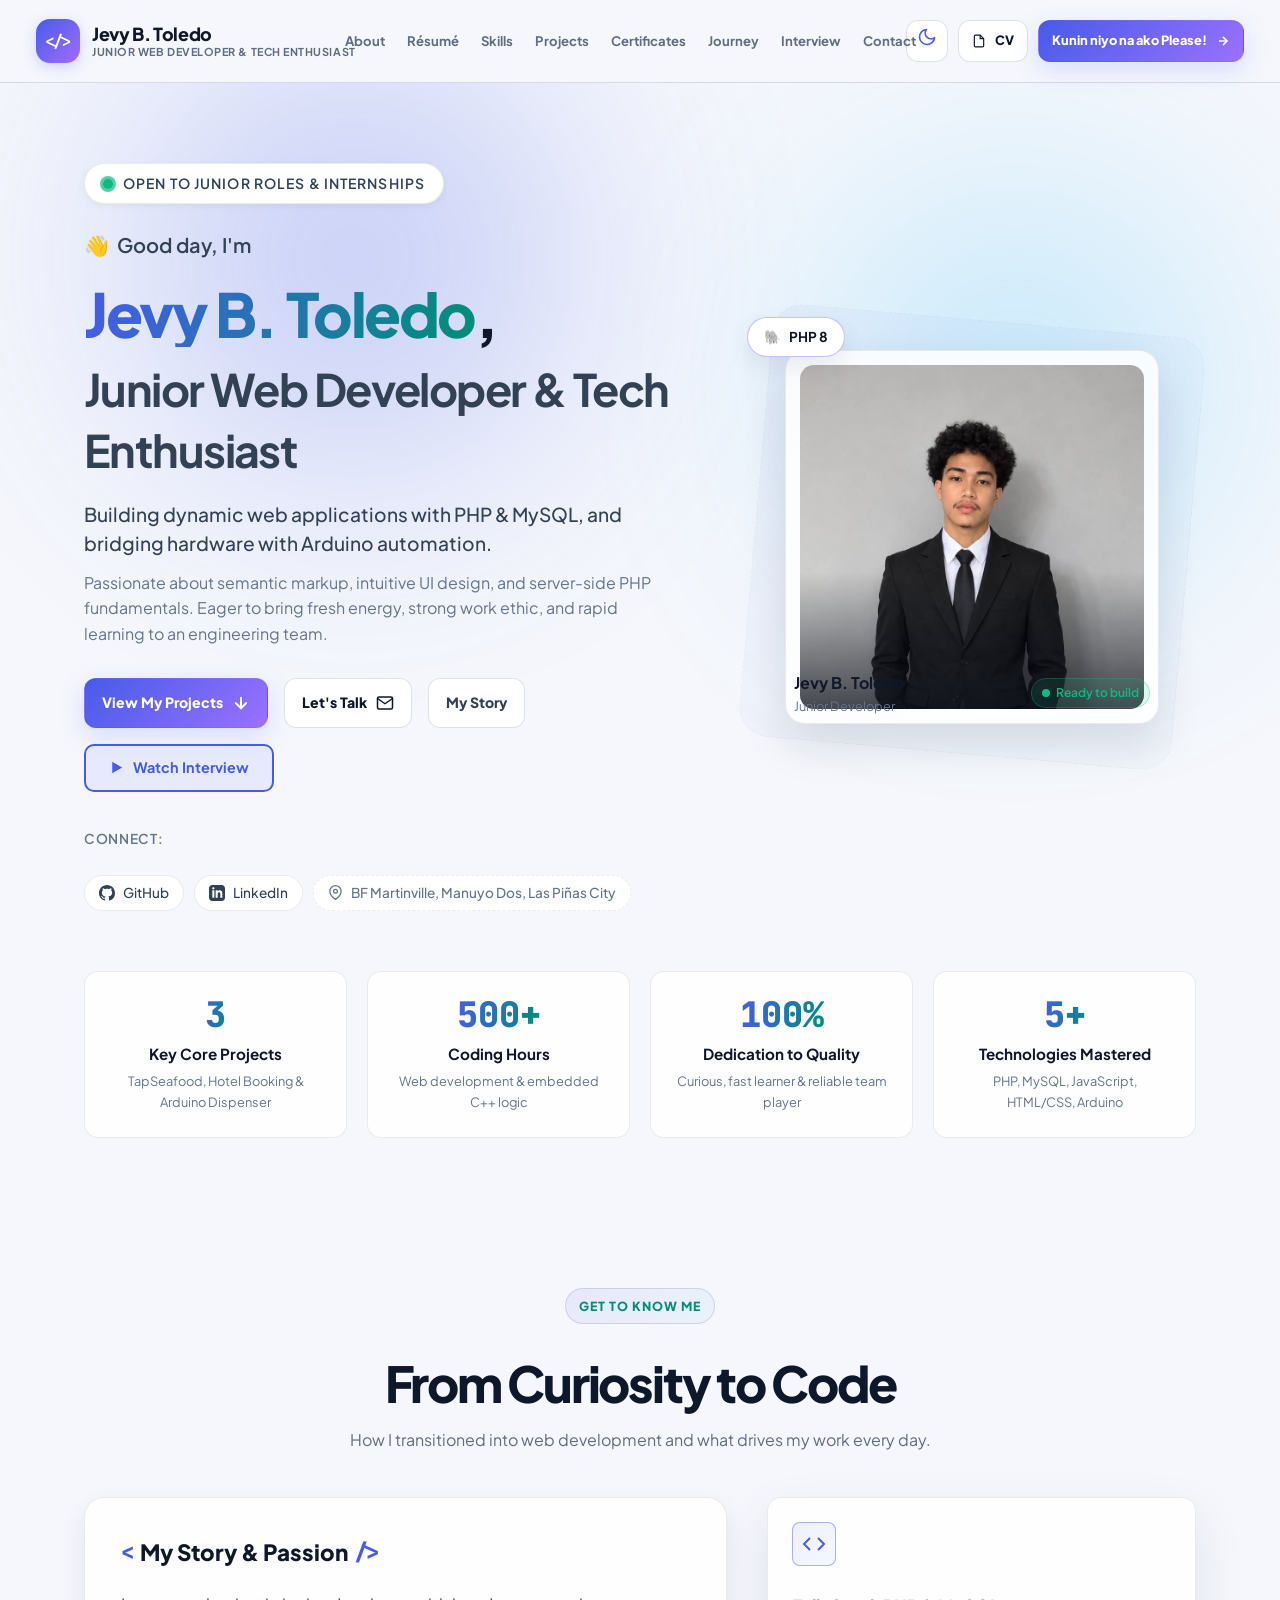
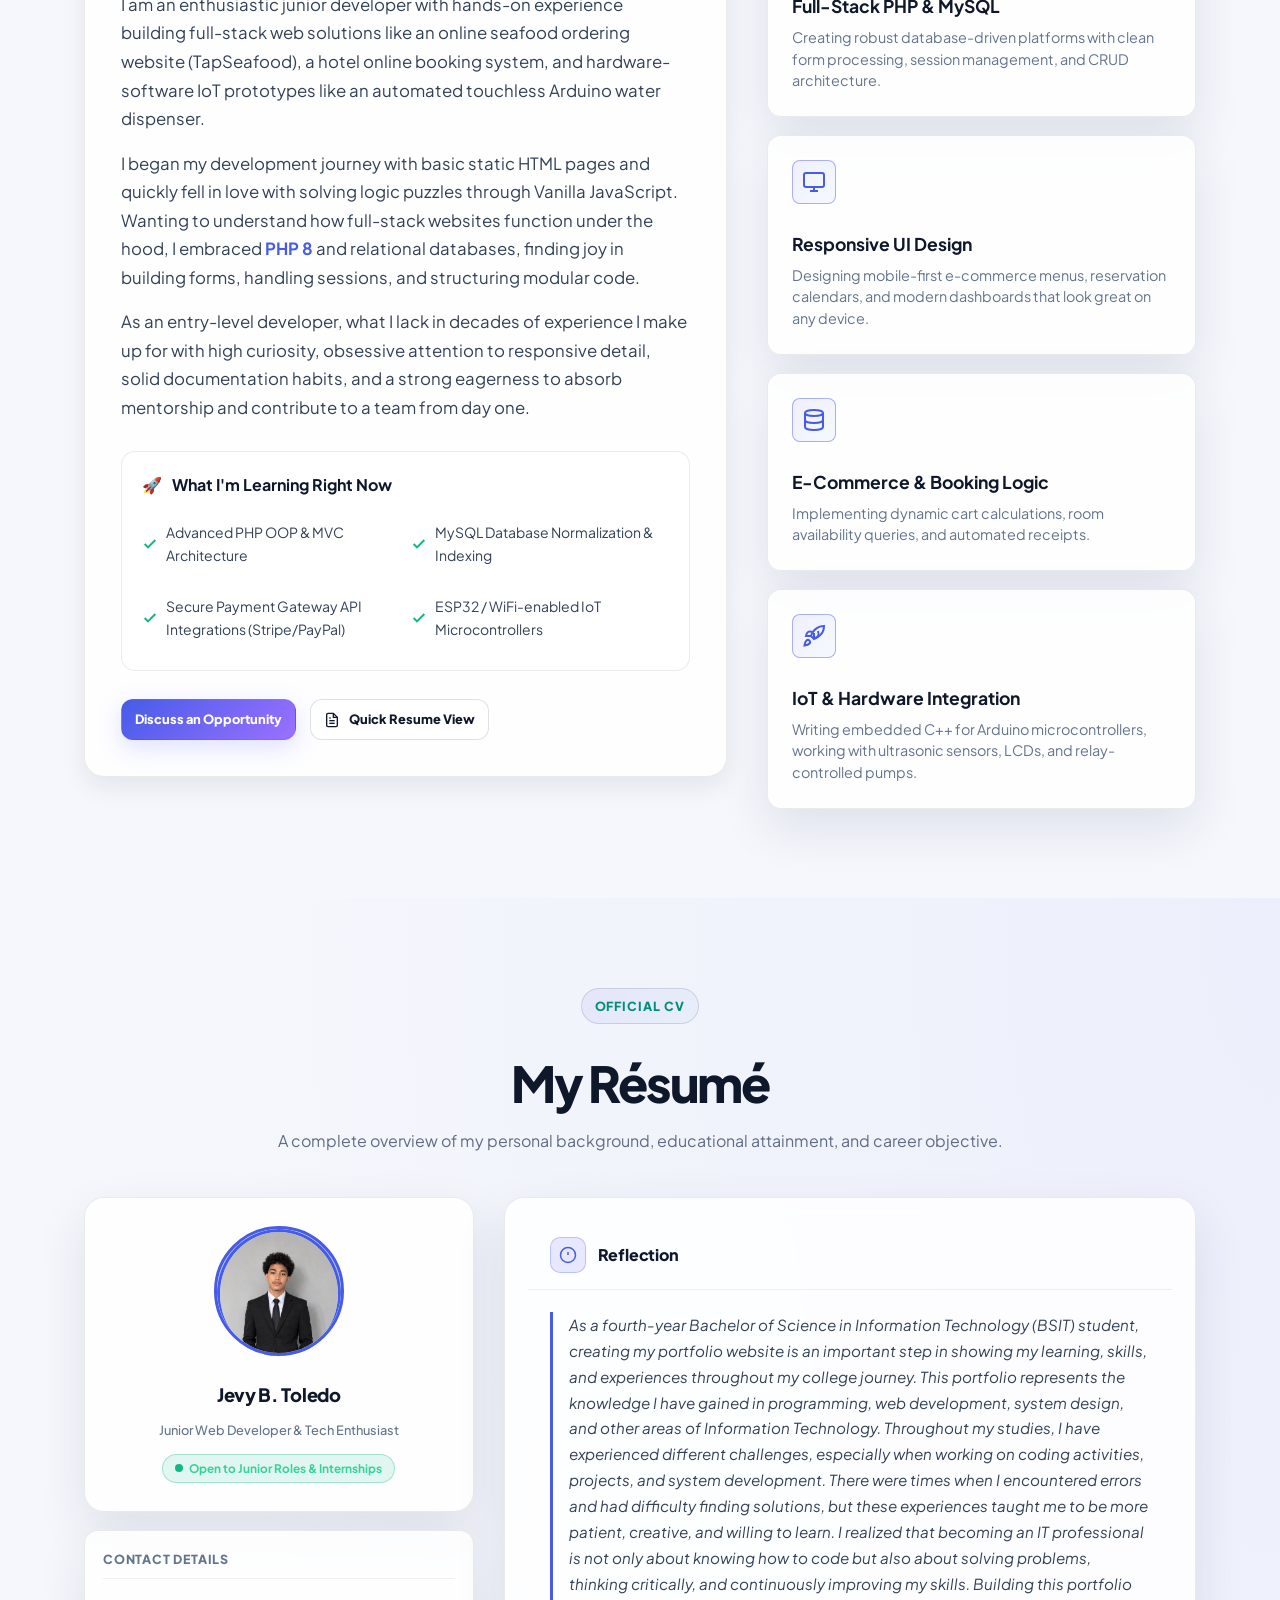
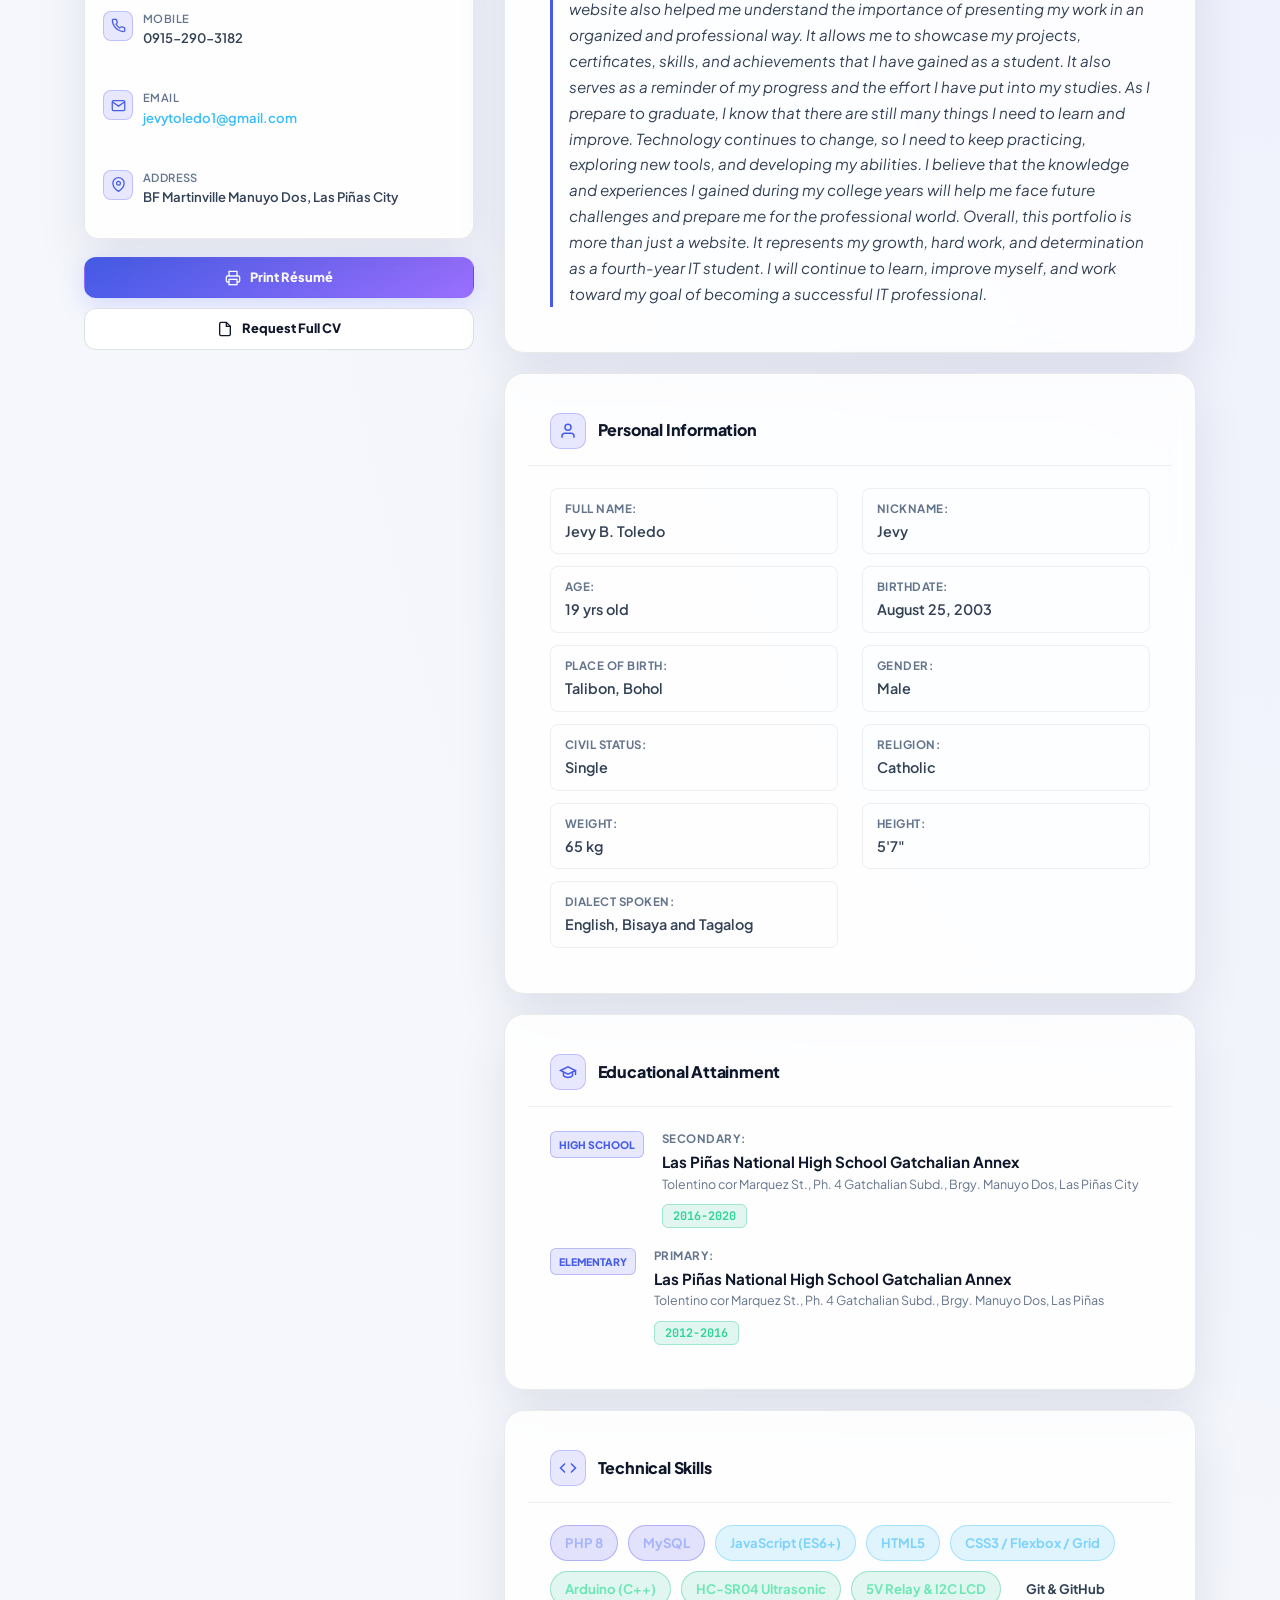
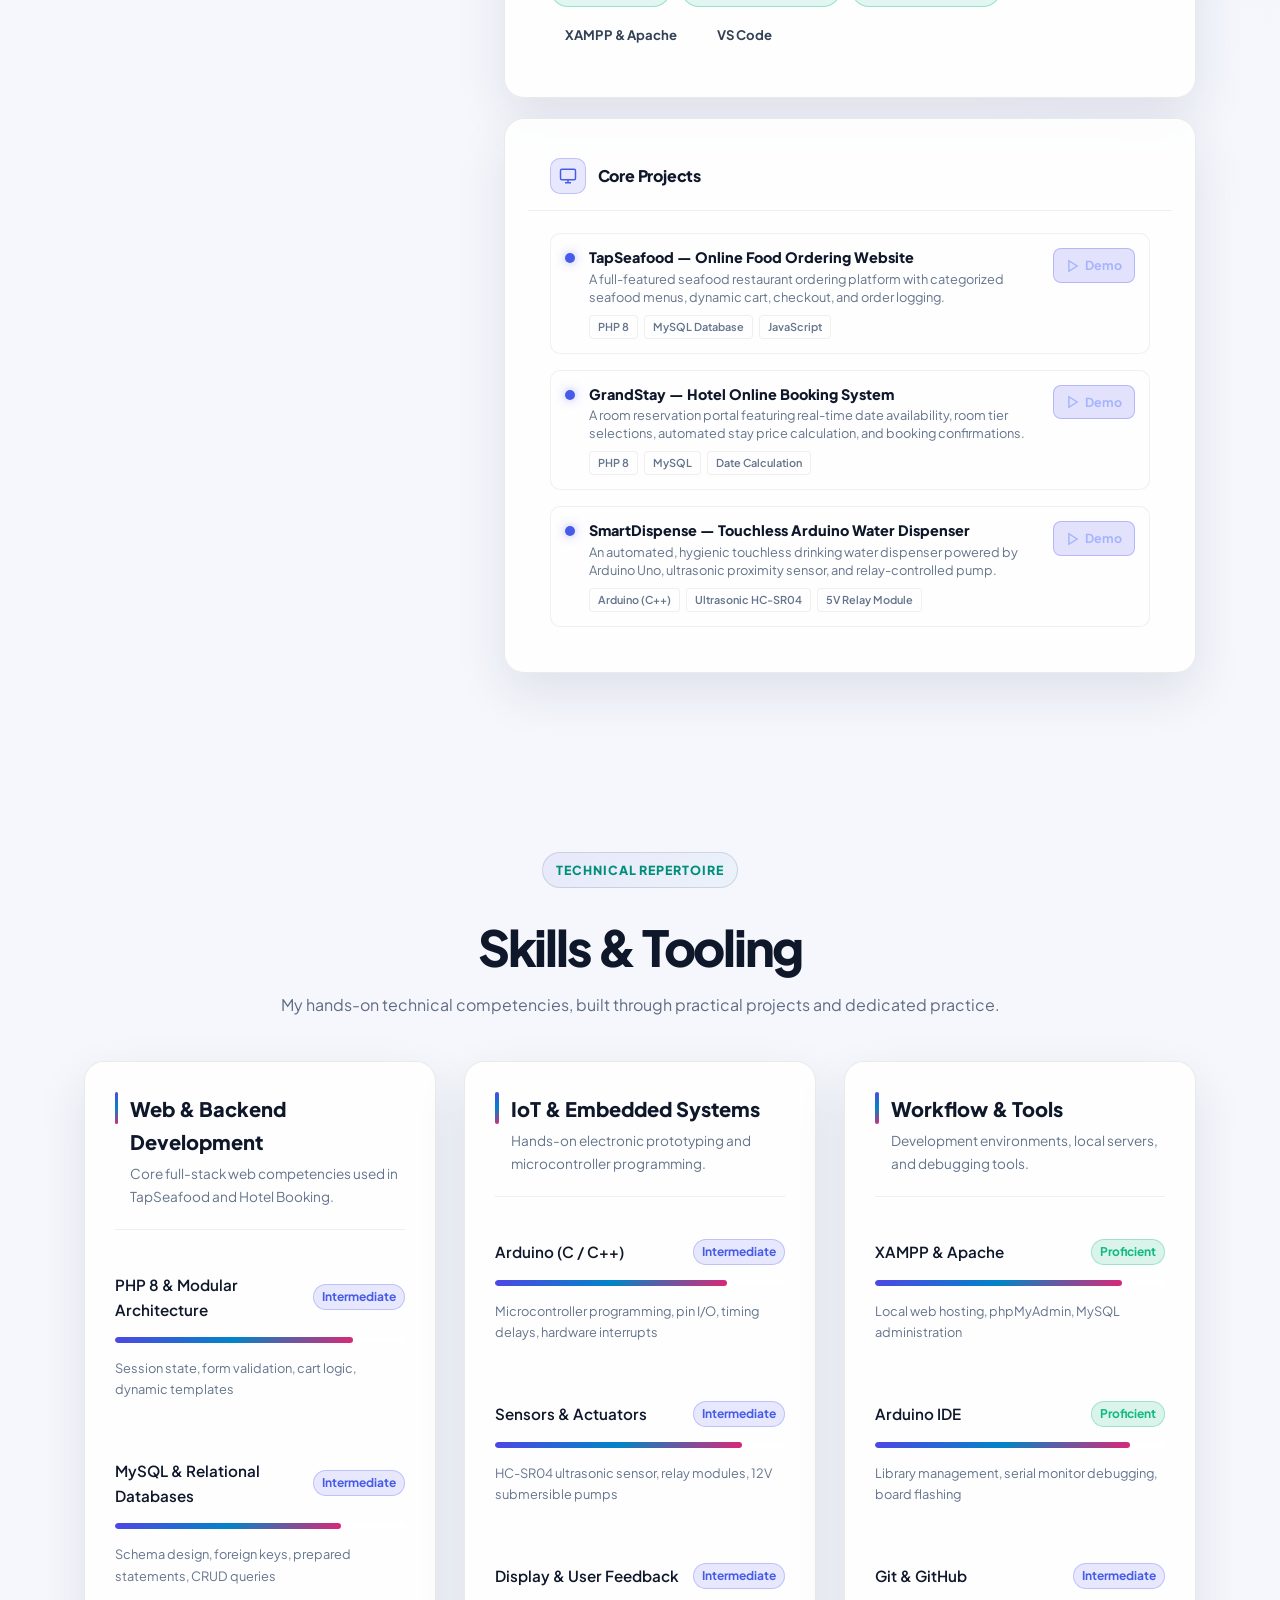
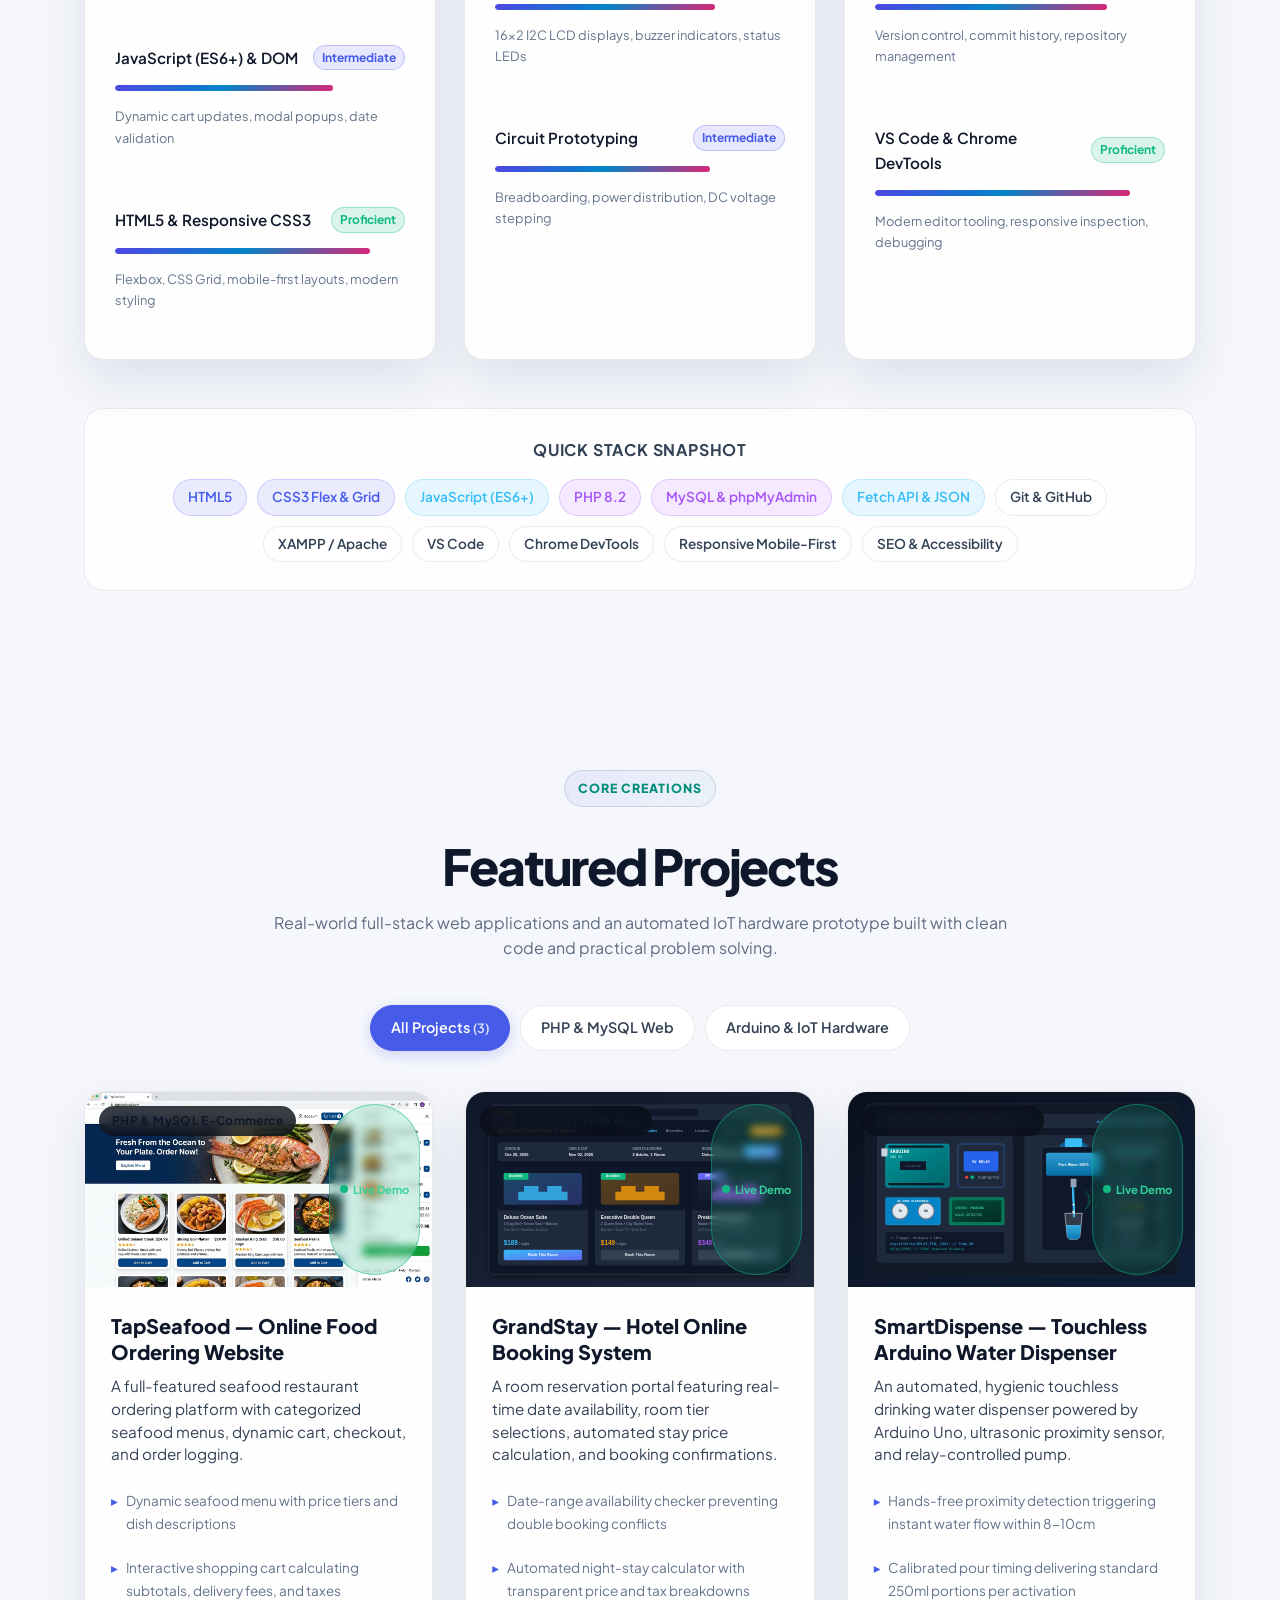
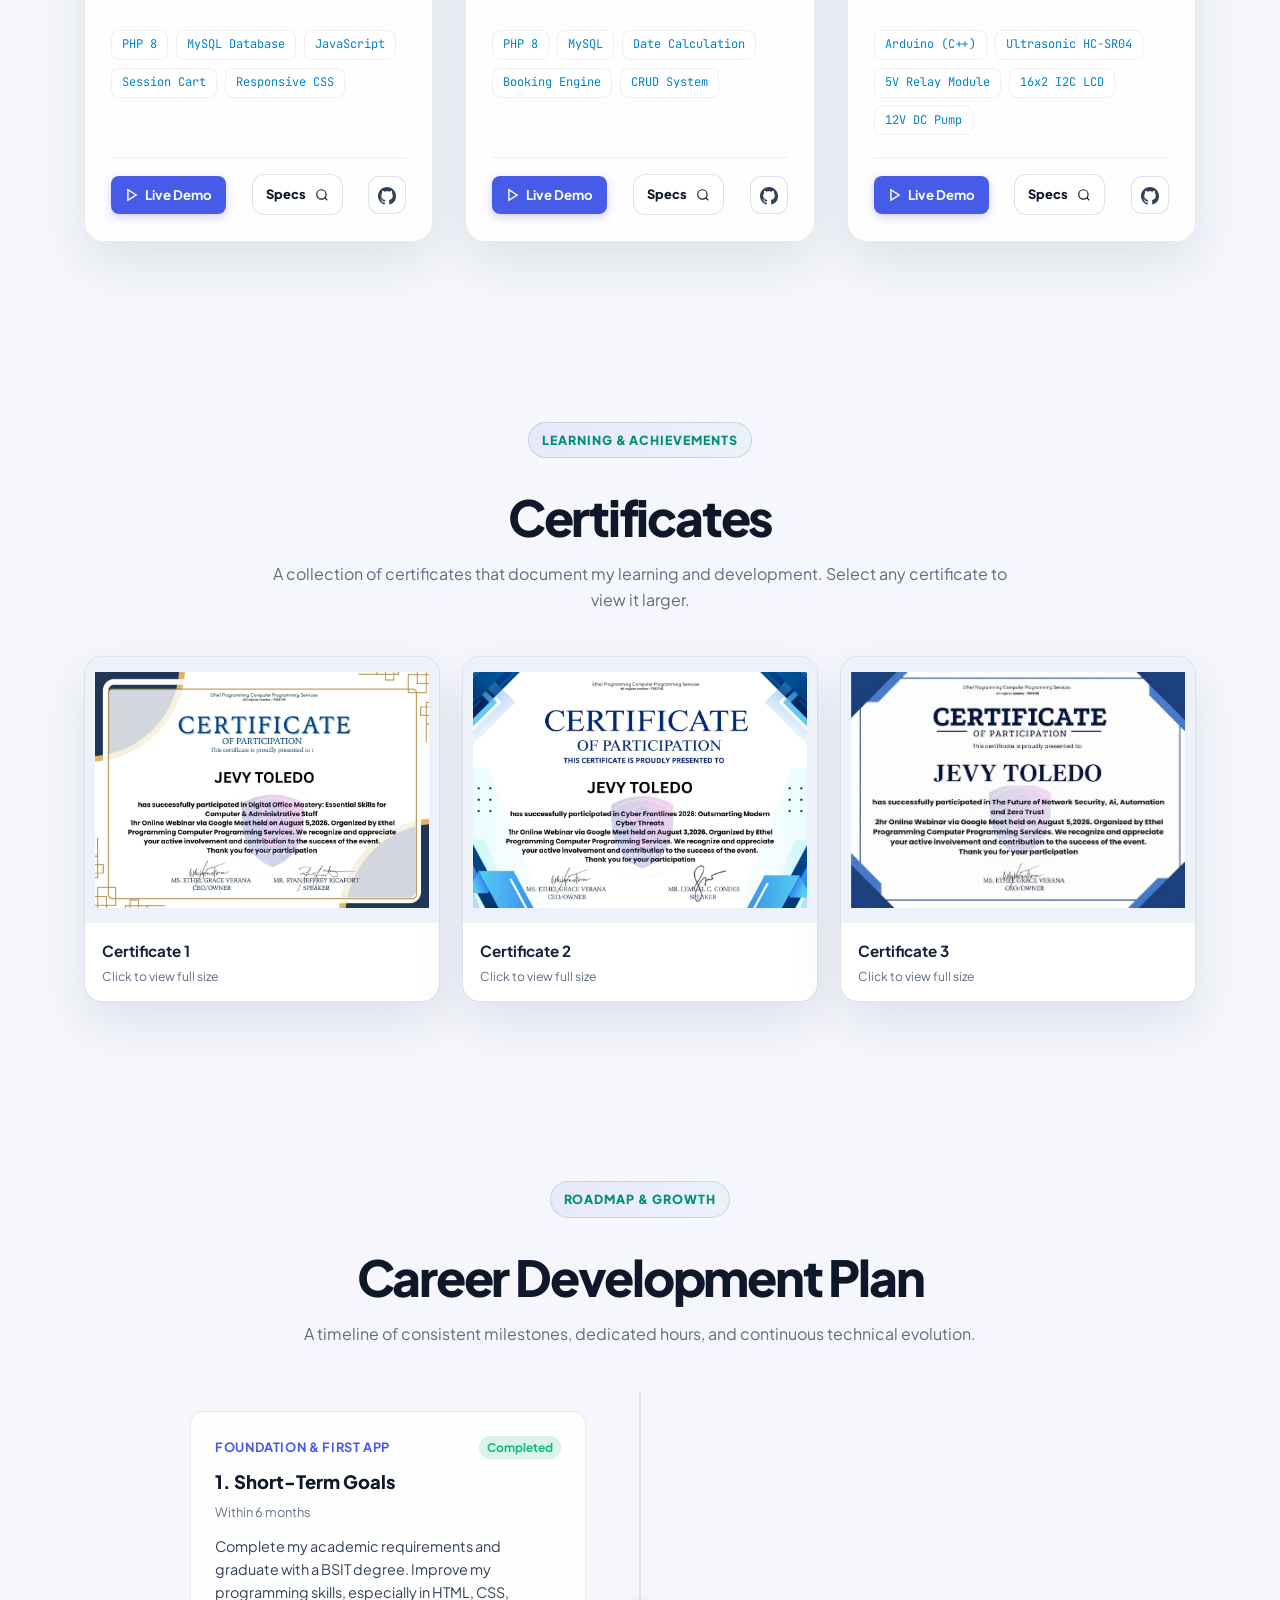
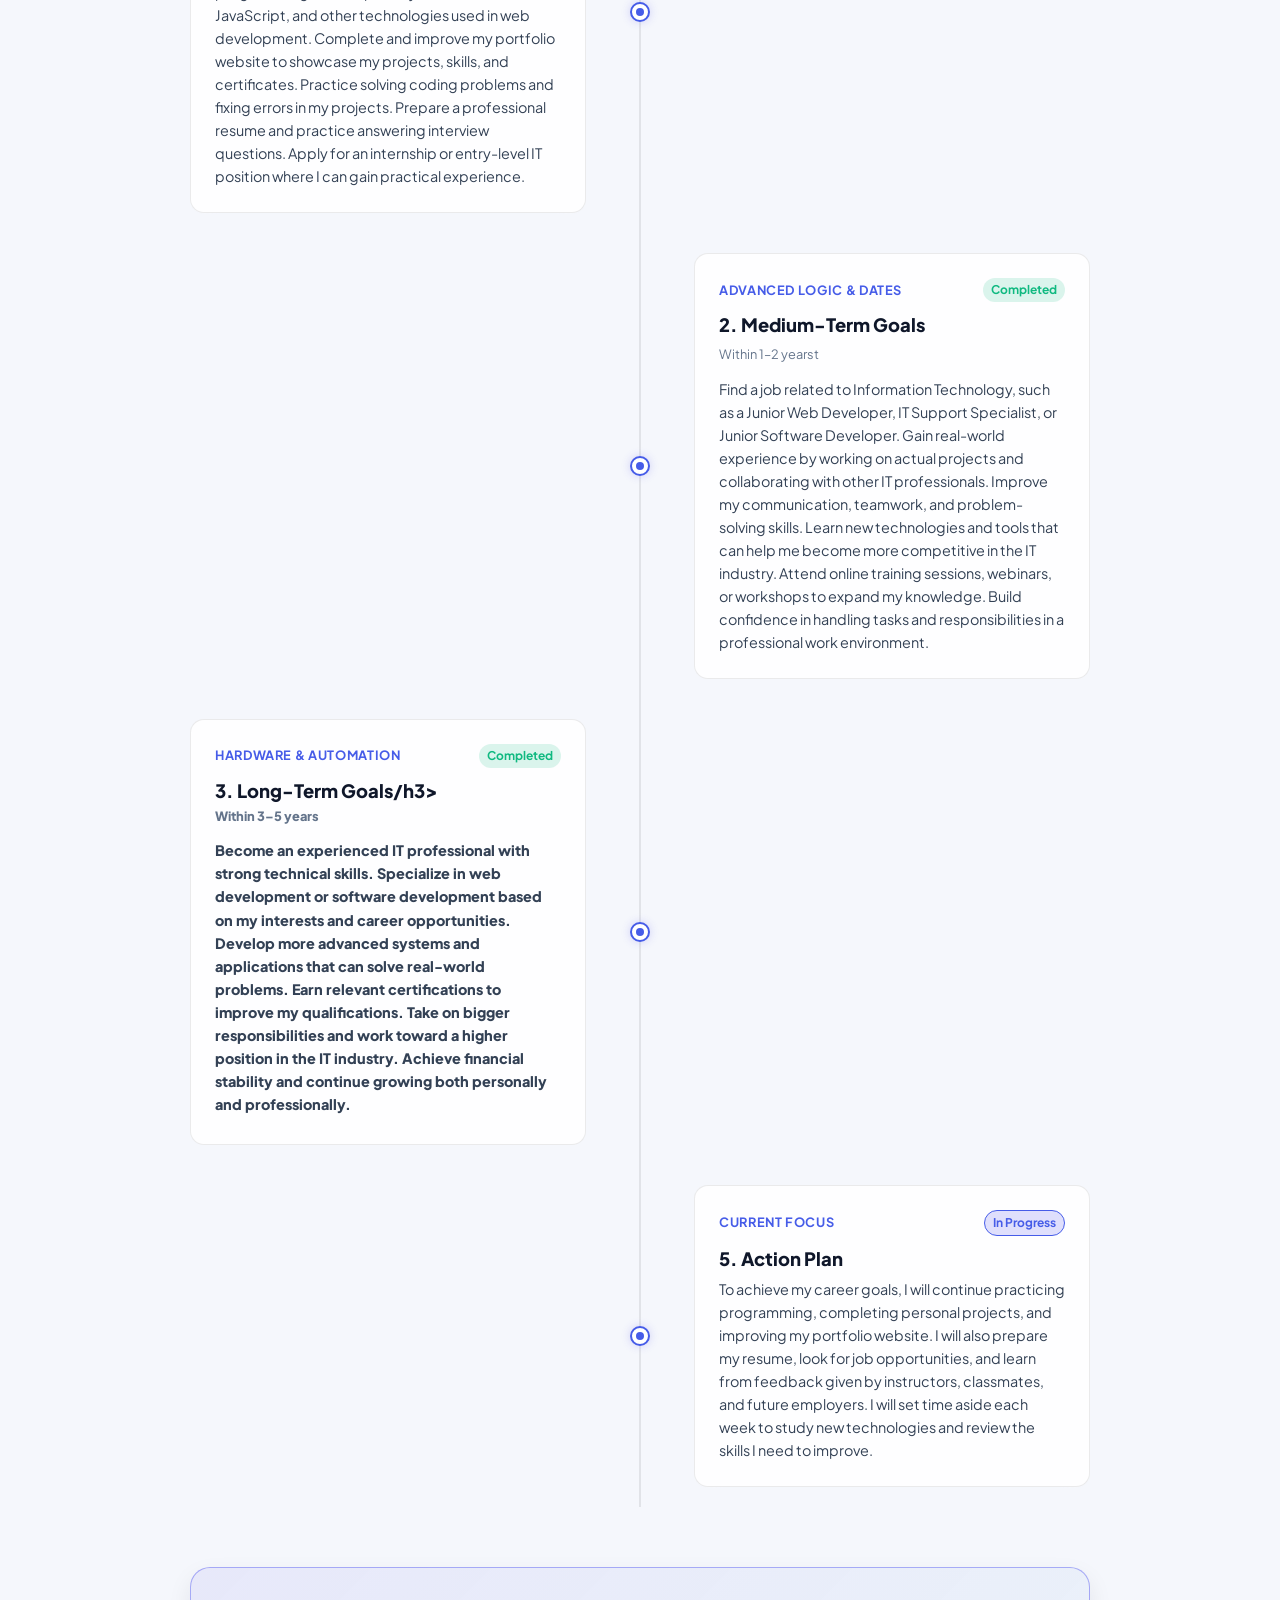
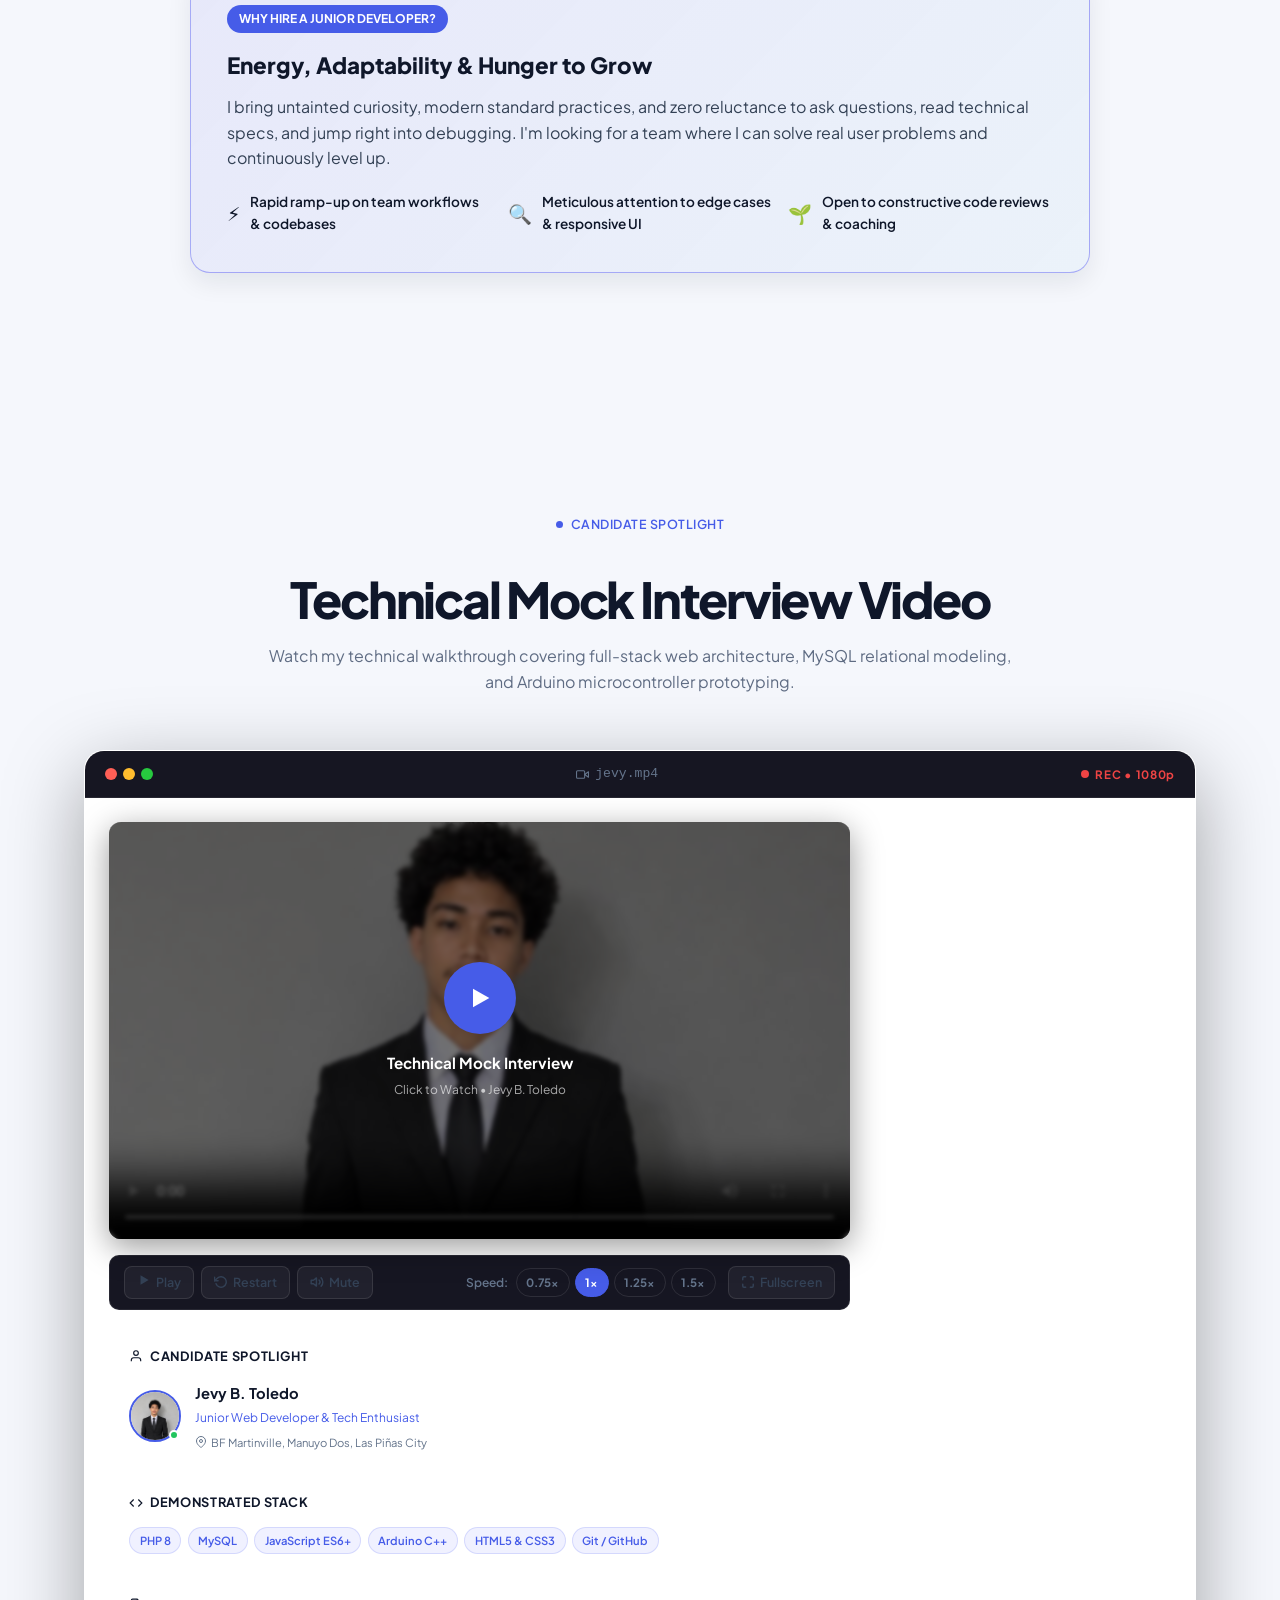
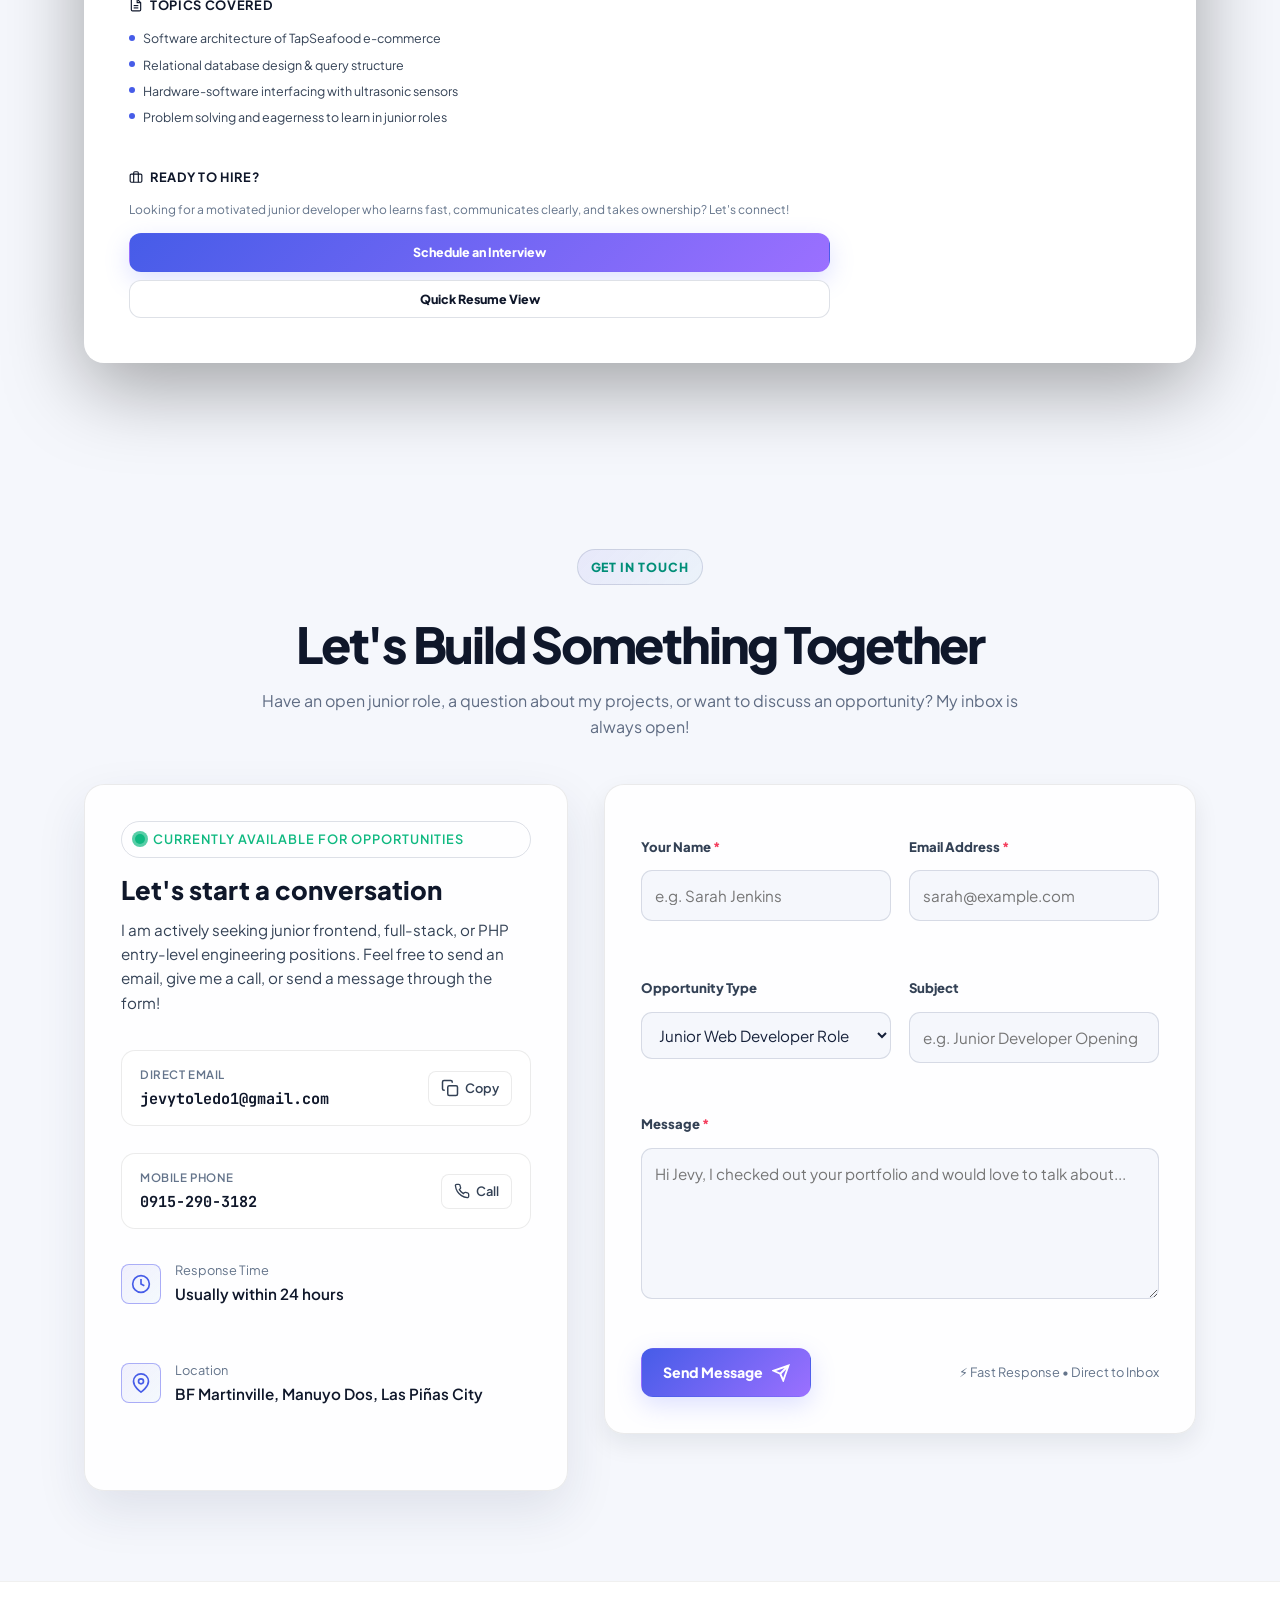
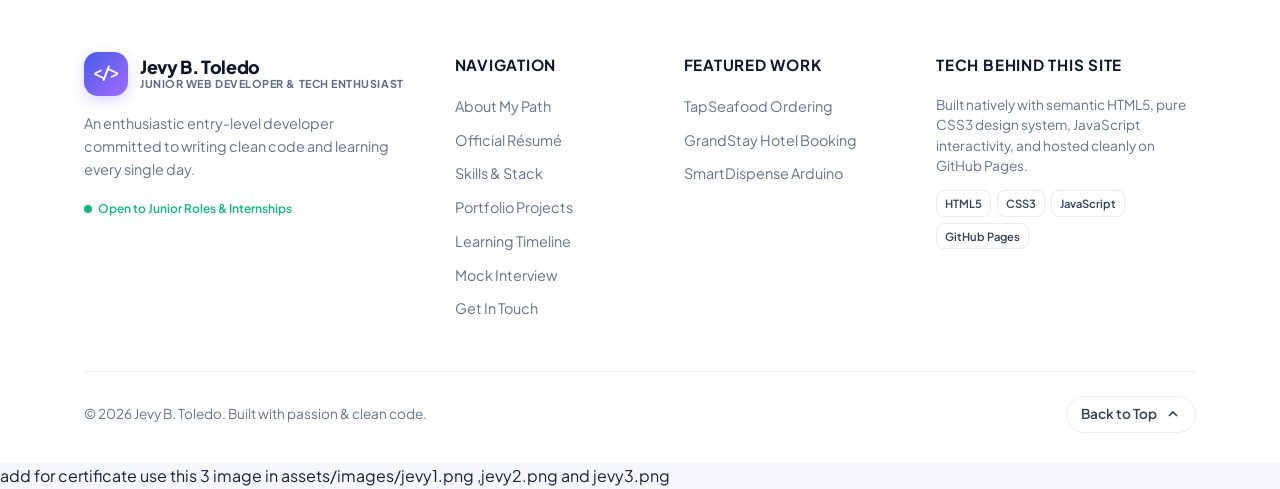
==== index.html @ 9936d6d1 "Add files via upload" ====
<!DOCTYPE html>
<html lang="en" data-theme="dark">

<head>
    <meta charset="UTF-8">
    <meta name="viewport" content="width=device-width, initial-scale=1.0">
    <meta http-equiv="X-UA-Compatible" content="ie=edge">

    <!-- SEO Optimization -->
    <title>Jevy B. Toledo | Junior Web Developer & Tech Enthusiast Portfolio</title>
    <meta name="description"
        content="Building dynamic web applications with PHP & MySQL, and bridging hardware with Arduino automation. Explore junior web developer projects, skills in HTML, CSS, JavaScript, and PHP.">
    <meta name="keywords"
        content="web developer portfolio, junior developer, frontend developer, PHP beginner portfolio, JavaScript projects, HTML CSS portfolio, Jevy B. Toledo, TapSeafood, Arduino dispenser, GrandStay hotel booking">
    <meta name="author" content="Jevy B. Toledo">
    <meta name="robots" content="index, follow">

    <!-- Open Graph / Social Sharing -->
    <meta property="og:type" content="website">
    <meta property="og:title" content="Jevy B. Toledo | Junior Web Developer Portfolio">
    <meta property="og:description"
        content="Building dynamic web applications with PHP & MySQL, and bridging hardware with Arduino automation.">
    <meta property="og:image" content="assets/images/jevy-toledo.png">

    <!-- Favicon (SVG data URI for immediate, zero-asset rendering) -->
    <link rel="icon" type="image/svg+xml"
        href="data:image/svg+xml,<svg xmlns='http://www.w3.org/2000/svg' viewBox='0 0 100 100'><text y='.9em' font-size='90'>💻</text></svg>">

    <!-- Typography: Google Fonts (Plus Jakarta Sans & JetBrains Mono) -->
    <link rel="preconnect" href="https://fonts.googleapis.com">
    <link rel="preconnect" href="https://fonts.gstatic.com" crossorigin>
    <link
        href="https://fonts.googleapis.com/css2?family=JetBrains+Mono:wght@400;500;600;700&family=Plus+Jakarta+Sans:wght@300;400;500;600;700;800&display=swap"
        rel="stylesheet">

    <!-- Main Stylesheet -->
    <link rel="stylesheet" href="style.css">

    <!-- Anti-FOUC Theme Script (executes immediately) -->
    <script>
        (function () {
            const savedTheme = localStorage.getItem('portfolio_theme');
            if (savedTheme) {
                document.documentElement.setAttribute('data-theme', savedTheme);
            } else if (window.matchMedia && window.matchMedia('(prefers-color-scheme: light)').matches) {
                document.documentElement.setAttribute('data-theme', 'light');
            } else {
                document.documentElement.setAttribute('data-theme', 'dark');
            }
        })();
    </script>
</head>

<body>
    <a href="#main-content" class="skip-link">Skip to main content</a>

    <!-- ============================================================
     Site Header & Navigation
     ============================================================ -->
    <header class="site-header" id="site-header">
        <div class="container header-container">
            <!-- Brand Logo -->
            <a href="#hero" class="brand-logo" id="brand-logo" aria-label="Jevy B. Toledo Home">
                <span class="logo-badge">&lt;/&gt;</span>
                <span class="logo-text">
                    <span class="logo-name">Jevy B. Toledo</span>
                    <span class="logo-role">Junior Web Developer &amp; Tech Enthusiast</span>
                </span>
            </a>

            <!-- Desktop Navigation -->
            <nav class="desktop-nav" aria-label="Main Navigation">
                <ul class="nav-links">
                    <li><a href="#about" class="nav-link" id="nav-about">About</a></li>
                    <li><a href="#resume" class="nav-link" id="nav-resume">Résumé</a></li>
                    <li><a href="#skills" class="nav-link" id="nav-skills">Skills</a></li>
                    <li><a href="#projects" class="nav-link" id="nav-projects">Projects</a></li>
                    <li><a href="#certificates" class="nav-link" id="nav-certificates">Certificates</a></li>
                    <li><a href="#journey" class="nav-link" id="nav-journey">Journey</a></li>
                    <li><a href="#interview" class="nav-link" id="nav-interview">Interview</a></li>
                    <li><a href="#contact" class="nav-link" id="nav-contact">Contact</a></li>
                </ul>
            </nav>

            <!-- Header Actions: Theme Toggle & CTA -->
            <div class="header-actions">
                <!-- Theme Toggle Button -->
                <button type="button" class="theme-toggle-btn" id="theme-toggle" aria-label="Toggle dark/light theme"
                    title="Switch color theme">
                    <span class="theme-icon sun-icon" aria-hidden="true">
                        <svg width="20" height="20" viewBox="0 0 24 24" fill="none" stroke="currentColor"
                            stroke-width="2" stroke-linecap="round" stroke-linejoin="round">
                            <circle cx="12" cy="12" r="5"></circle>
                            <line x1="12" y1="1" x2="12" y2="3"></line>
                            <line x1="12" y1="21" x2="12" y2="23"></line>
                            <line x1="4.22" y1="4.22" x2="5.64" y2="5.64"></line>
                            <line x1="18.36" y1="18.36" x2="19.78" y2="19.78"></line>
                            <line x1="1" y1="12" x2="3" y2="12"></line>
                            <line x1="21" y1="12" x2="23" y2="12"></line>
                            <line x1="4.22" y1="19.78" x2="5.64" y2="18.36"></line>
                            <line x1="18.36" y1="5.64" x2="19.78" y2="4.22"></line>
                        </svg>
                    </span>
                    <span class="theme-icon moon-icon" aria-hidden="true">
                        <svg width="20" height="20" viewBox="0 0 24 24" fill="none" stroke="currentColor"
                            stroke-width="2" stroke-linecap="round" stroke-linejoin="round">
                            <path d="M21 12.79A9 9 0 1 1 11.21 3 7 7 0 0 0 21 12.79z"></path>
                        </svg>
                    </span>
                </button>

                <!-- Quick Action CTA -->
                <button type="button" class="btn btn-sm btn-outline header-resume-btn" onclick="openResumeViewer()"
                    title="View Official Resume">
                    <svg width="14" height="14" viewBox="0 0 24 24" fill="none" stroke="currentColor" stroke-width="2">
                        <path d="M14 2H6a2 2 0 0 0-2 2v16a2 2 0 0 0 2 2h12a2 2 0 0 0 2-2V8z"></path>
                        <polyline points="14 2 14 8 20 8"></polyline>
                    </svg>
                    <span>CV</span>
                </button>

                <a href="#contact" class="btn btn-sm btn-primary-glow header-cta" id="header-hire-btn">
                    <span>Kunin niyo na ako Please!</span>
                    <svg width="14" height="14" viewBox="0 0 24 24" fill="none" stroke="currentColor"
                        stroke-width="2.5">
                        <line x1="5" y1="12" x2="19" y2="12"></line>
                        <polyline points="12 5 19 12 12 19"></polyline>
                    </svg>
                </a>

                <!-- Mobile Hamburger Toggle -->
                <button type="button" class="mobile-nav-toggle" id="mobile-nav-toggle" aria-label="Toggle mobile menu"
                    aria-expanded="false" aria-controls="mobile-nav-drawer">
                    <span class="hamburger-bar"></span>
                    <span class="hamburger-bar"></span>
                    <span class="hamburger-bar"></span>
                </button>
            </div>
        </div>

        <!-- Mobile Drawer Navigation -->
        <div class="mobile-nav-drawer" id="mobile-nav-drawer" aria-hidden="true">
            <ul class="mobile-nav-links">
                <li><a href="#about" class="mobile-nav-link">About Me</a></li>
                <li><a href="#resume" class="mobile-nav-link">Official Résumé</a></li>
                <li><a href="#skills" class="mobile-nav-link">Skills &amp; Stack</a></li>
                <li><a href="#projects" class="mobile-nav-link">Featured Projects</a></li>
                <li><a href="#certificates" class="mobile-nav-link">Certificates</a></li>
                <li><a href="#journey" class="mobile-nav-link">My Journey</a></li>
                <li><a href="#interview" class="mobile-nav-link">Mock Interview</a></li>
                <li><a href="#contact" class="mobile-nav-link">Get In Touch</a></li>
            </ul>
            <div class="mobile-drawer-footer">
                <span class="drawer-status-pill">
                    <span class="pulse-dot"></span>
                    Open to Junior Roles &amp; Internships
                </span>
            </div>
        </div>
    </header>

    <!-- ============================================================
     Hero Section
     ============================================================ -->
    <section class="hero-section" id="hero">
        <!-- Ambient Background Glows -->
        <div class="ambient-glow glow-1" aria-hidden="true"></div>
        <div class="ambient-glow glow-2" aria-hidden="true"></div>

        <div class="container hero-container">
            <!-- Hero Text Content -->
            <div class="hero-content">
                <!-- Availability Status Badge -->
                <div class="status-badge" id="hero-status-badge">
                    <span class="pulse-dot"></span>
                    <span class="status-text">Open to Junior Roles &amp; Internships</span>
                </div>

                <!-- Main Heading with Dynamic Greeting -->
                <div class="hero-heading-group">
                    <p class="hero-greeting" id="hero-greeting">
                        <span class="wave-emoji" aria-hidden="true">👋</span>
                        <span class="greeting-text">Good day, I'm</span>
                    </p>
                    <h1 class="hero-title">
                        <span class="text-gradient">Jevy B. Toledo</span>,
                        <span class="hero-role-block">Junior Web Developer &amp; Tech Enthusiast</span>
                    </h1>
                </div>

                <!-- Engaging Junior Bio -->
                <p class="hero-description">
                    Building dynamic web applications with PHP &amp; MySQL, and bridging hardware with Arduino
                    automation.
                </p>
                <p class="hero-subtext">
                    Passionate about semantic markup, intuitive UI design, and server-side PHP fundamentals. Eager to
                    bring fresh energy, strong work ethic, and rapid learning to an engineering team.
                </p>

                <!-- Action Buttons -->
                <div class="hero-actions">
                    <a href="#projects" class="btn btn-primary" id="hero-projects-btn">
                        <span>View My Projects</span>
                        <svg width="18" height="18" viewBox="0 0 24 24" fill="none" stroke="currentColor"
                            stroke-width="2.5" stroke-linecap="round" stroke-linejoin="round">
                            <line x1="12" y1="5" x2="12" y2="19"></line>
                            <polyline points="19 12 12 19 5 12"></polyline>
                        </svg>
                    </a>
                    <a href="#contact" class="btn btn-secondary" id="hero-contact-btn">
                        <span>Let's Talk</span>
                        <svg width="18" height="18" viewBox="0 0 24 24" fill="none" stroke="currentColor"
                            stroke-width="2" stroke-linecap="round" stroke-linejoin="round">
                            <path d="M4 4h16c1.1 0 2 .9 2 2v12c0 1.1-.9 2-2 2H4c-1.1 0-2-.9-2-2V6c0-1.1.9-2 2-2z">
                            </path>
                            <polyline points="22,6 12,13 2,6"></polyline>
                        </svg>
                    </a>
                    <a href="#about" class="btn btn-ghost" id="hero-about-link">
                        <span>My Story</span>
                    </a>
                    <a href="#interview" class="btn btn-interview" id="hero-interview-btn">
                        <svg width="17" height="17" viewBox="0 0 24 24" fill="currentColor">
                            <polygon points="6 4 20 12 6 20 6 4"></polygon>
                        </svg>
                        <span>Watch Interview</span>
                    </a>
                </div>

                <!-- Quick Social / Links -->
                <div class="hero-social-strip">
                    <span class="social-label">Connect:</span>
                    <div class="social-links-row">
                        <a href="https://github.com" target="_blank" rel="noopener noreferrer" class="social-chip"
                            title="GitHub Profile">
                            <svg width="16" height="16" viewBox="0 0 24 24" fill="currentColor">
                                <path
                                    d="M12 0C5.37 0 0 5.37 0 12c0 5.31 3.435 9.795 8.205 11.385.6.105.825-.255.825-.57 0-.285-.015-1.23-.015-2.235-3.015.555-3.795-.735-4.035-1.41-.135-.345-.72-1.41-1.23-1.695-.42-.225-1.02-.78-.015-.795.945-.015 1.62.87 1.845 1.23 1.08 1.815 2.805 1.305 3.495.99.105-.78.42-1.305.765-1.605-2.67-.3-5.46-1.335-5.46-5.925 0-1.305.465-2.385 1.23-3.225-.12-.3-.54-1.53.12-3.18 0 0 1.005-.315 3.3 1.23.96-.27 1.98-.405 3-.405s2.04.135 3 .405c2.295-1.56 3.3-1.23 3.3-1.23.66 1.65.24 2.88.12 3.18.765.84 1.23 1.905 1.23 3.225 0 4.605-2.805 5.625-5.475 5.925.435.375.81 1.095.81 2.22 0 1.605-.015 2.895-.015 3.3 0 .315.225.69.825.57A12.02 12.02 0 0024 12c0-6.63-5.37-12-12-12z" />
                            </svg>
                            <span>GitHub</span>
                        </a>
                        <a href="https://linkedin.com" target="_blank" rel="noopener noreferrer" class="social-chip"
                            title="LinkedIn Profile">
                            <svg width="16" height="16" viewBox="0 0 24 24" fill="currentColor">
                                <path
                                    d="M19 0h-14c-2.761 0-5 2.239-5 5v14c0 2.761 2.239 5 5 5h14c2.762 0 5-2.239 5-5v-14c0-2.761-2.238-5-5-5zm-11 19h-3v-11h3v11zm-1.5-12.268c-.966 0-1.75-.79-1.75-1.764s.784-1.764 1.75-1.764 1.75.79 1.75 1.764-.783 1.764-1.75 1.764zm13.5 12.268h-3v-5.604c0-3.368-4-3.113-4 0v5.604h-3v-11h3v1.765c1.396-2.586 7-2.777 7 2.476v6.759z" />
                            </svg>
                            <span>LinkedIn</span>
                        </a>
                        <span class="social-chip location-chip">
                            <svg width="15" height="15" viewBox="0 0 24 24" fill="none" stroke="currentColor"
                                stroke-width="2">
                                <path d="M21 10c0 7-9 13-9 13s-9-6-9-13a9 9 0 0 1 18 0z"></path>
                                <circle cx="12" cy="10" r="3"></circle>
                            </svg>
                            <span>BF Martinville, Manuyo Dos, Las Piñas City</span>
                        </span>
                    </div>
                </div>
            </div>

            <!-- Hero Visual Showcase -->
            <div class="hero-visual">
                <div class="avatar-card-wrapper">
                    <!-- Floating Tech Badge 1 (PHP) -->
                    <div class="floating-badge badge-php" title="PHP 8 Backend">
                        <span class="badge-icon">🐘</span>
                        <span class="badge-text">PHP 8</span>
                    </div>

                    <!-- Main Avatar Card -->
                    <div class="avatar-card">
                        <div class="avatar-image-frame">
                            <img src="assets/images/jevy-toledo.png" alt="Portrait of Jevy B. Toledo" class="avatar-img"
                                width="400" height="400" loading="eager">
                            <div class="avatar-overlay-gradient"></div>
                        </div>

                        <!-- Bottom Info Banner on Card -->
                        <div class="avatar-card-caption">
                            <div class="caption-identity">
                                <span class="caption-name">Jevy B. Toledo</span>
                                <span class="caption-role">Junior Developer</span>
                            </div>
                            <div class="caption-tag">
                                <span class="pulse-dot-sm"></span>
                                <span>Ready to build</span>
                            </div>
                        </div>
                    </div>

                    <!-- Behind Aura Border -->
                    <div class="avatar-aura-ring" aria-hidden="true"></div>
                </div>
            </div>
        </div>

        <!-- Quick Stats Bar -->
        <div class="container hero-stats-container">
            <div class="stats-grid">
                <div class="stat-card" id="stat-card-0">
                    <div class="stat-number text-gradient">3</div>
                    <div class="stat-label">Key Core Projects</div>
                    <div class="stat-detail">TapSeafood, Hotel Booking &amp; Arduino Dispenser</div>
                </div>
                <div class="stat-card" id="stat-card-1">
                    <div class="stat-number text-gradient">500+</div>
                    <div class="stat-label">Coding Hours</div>
                    <div class="stat-detail">Web development &amp; embedded C++ logic</div>
                </div>
                <div class="stat-card" id="stat-card-2">
                    <div class="stat-number text-gradient">100%</div>
                    <div class="stat-label">Dedication to Quality</div>
                    <div class="stat-detail">Curious, fast learner &amp; reliable team player</div>
                </div>
                <div class="stat-card" id="stat-card-3">
                    <div class="stat-number text-gradient">5+</div>
                    <div class="stat-label">Technologies Mastered</div>
                    <div class="stat-detail">PHP, MySQL, JavaScript, HTML/CSS, Arduino</div>
                </div>
            </div>
        </div>
    </section>

    <!-- ============================================================
     Main Content
     ============================================================ -->
    <main id="main-content">

        <!-- ============================================================
         About Component
         ============================================================ -->
        <section class="section about-section" id="about">
            <div class="container">
                <!-- Section Header -->
                <div class="section-header text-center">
                    <span class="section-badge">Get to Know Me</span>
                    <h2 class="section-title">From Curiosity to Code</h2>
                    <p class="section-subtitle">
                        How I transitioned into web development and what drives my work every day.
                    </p>
                </div>

                <div class="about-grid">
                    <!-- Narrative Column -->
                    <div class="about-narrative">
                        <div class="narrative-card">
                            <h3 class="narrative-title">
                                <span class="highlight-bracket">&lt;</span>
                                My Story &amp; Passion
                                <span class="highlight-bracket">/&gt;</span>
                            </h3>
                            <p class="narrative-p">
                                I am an enthusiastic junior developer with hands-on experience building full-stack web
                                solutions like an online seafood ordering website (TapSeafood), a hotel online booking
                                system, and hardware-software IoT prototypes like an automated touchless Arduino water
                                dispenser.
                            </p>
                            <p class="narrative-p">
                                I began my development journey with basic static HTML pages and quickly fell in love
                                with solving logic puzzles through Vanilla JavaScript. Wanting to understand how
                                full-stack websites function under the hood, I embraced <strong>PHP 8</strong> and
                                relational databases, finding joy in building forms, handling sessions, and structuring
                                modular code.
                            </p>
                            <p class="narrative-p">
                                As an entry-level developer, what I lack in decades of experience I make up for with
                                high curiosity, obsessive attention to responsive detail, solid documentation habits,
                                and a strong eagerness to absorb mentorship and contribute to a team from day one.
                            </p>

                            <!-- Currently Learning Box -->
                            <div class="learning-box">
                                <div class="learning-header">
                                    <span class="learning-icon">🚀</span>
                                    <h4 class="learning-title">What I'm Learning Right Now</h4>
                                </div>
                                <ul class="learning-list">
                                    <li class="learning-item">
                                        <span class="check-icon" aria-hidden="true">
                                            <svg width="16" height="16" viewBox="0 0 24 24" fill="none"
                                                stroke="currentColor" stroke-width="3">
                                                <polyline points="20 6 9 17 4 12"></polyline>
                                            </svg>
                                        </span>
                                        <span>Advanced PHP OOP &amp; MVC Architecture</span>
                                    </li>
                                    <li class="learning-item">
                                        <span class="check-icon" aria-hidden="true">
                                            <svg width="16" height="16" viewBox="0 0 24 24" fill="none"
                                                stroke="currentColor" stroke-width="3">
                                                <polyline points="20 6 9 17 4 12"></polyline>
                                            </svg>
                                        </span>
                                        <span>MySQL Database Normalization &amp; Indexing</span>
                                    </li>
                                    <li class="learning-item">
                                        <span class="check-icon" aria-hidden="true">
                                            <svg width="16" height="16" viewBox="0 0 24 24" fill="none"
                                                stroke="currentColor" stroke-width="3">
                                                <polyline points="20 6 9 17 4 12"></polyline>
                                            </svg>
                                        </span>
                                        <span>Secure Payment Gateway API Integrations (Stripe/PayPal)</span>
                                    </li>
                                    <li class="learning-item">
                                        <span class="check-icon" aria-hidden="true">
                                            <svg width="16" height="16" viewBox="0 0 24 24" fill="none"
                                                stroke="currentColor" stroke-width="3">
                                                <polyline points="20 6 9 17 4 12"></polyline>
                                            </svg>
                                        </span>
                                        <span>ESP32 / WiFi-enabled IoT Microcontrollers</span>
                                    </li>
                                </ul>
                            </div>

                            <!-- Action Buttons -->
                            <div class="about-cta-row">
                                <a href="#contact" class="btn btn-primary btn-sm">
                                    <span>Discuss an Opportunity</span>
                                </a>
                                <button type="button" class="btn btn-outline btn-sm" id="view-resume-btn"
                                    onclick="openResumeViewer()">
                                    <svg width="16" height="16" viewBox="0 0 24 24" fill="none" stroke="currentColor"
                                        stroke-width="2">
                                        <path d="M14 2H6a2 2 0 0 0-2 2v16a2 2 0 0 0 2 2h12a2 2 0 0 0 2-2V8z"></path>
                                        <polyline points="14 2 14 8 20 8"></polyline>
                                        <line x1="16" y1="13" x2="8" y2="13"></line>
                                        <line x1="16" y1="17" x2="8" y2="17"></line>
                                        <polyline points="10 9 9 9 8 9"></polyline>
                                    </svg>
                                    <span>Quick Resume View</span>
                                </button>
                            </div>
                        </div>
                    </div>

                    <!-- Value Principles Column -->
                    <div class="about-values">
                        <div class="values-grid">
                            <div class="value-card">
                                <div class="value-icon-box">
                                    <svg width="24" height="24" viewBox="0 0 24 24" fill="none" stroke="currentColor"
                                        stroke-width="2">
                                        <polyline points="16 18 22 12 16 6"></polyline>
                                        <polyline points="8 6 2 12 8 18"></polyline>
                                    </svg>
                                </div>
                                <h4 class="value-title">Full-Stack PHP &amp; MySQL</h4>
                                <p class="value-text">Creating robust database-driven platforms with clean form
                                    processing, session management, and CRUD architecture.</p>
                            </div>

                            <div class="value-card">
                                <div class="value-icon-box">
                                    <svg width="24" height="24" viewBox="0 0 24 24" fill="none" stroke="currentColor"
                                        stroke-width="2">
                                        <rect x="2" y="3" width="20" height="14" rx="2" ry="2"></rect>
                                        <line x1="8" y1="21" x2="16" y2="21"></line>
                                        <line x1="12" y1="17" x2="12" y2="21"></line>
                                    </svg>
                                </div>
                                <h4 class="value-title">Responsive UI Design</h4>
                                <p class="value-text">Designing mobile-first e-commerce menus, reservation calendars,
                                    and modern dashboards that look great on any device.</p>
                            </div>

                            <div class="value-card">
                                <div class="value-icon-box">
                                    <svg width="24" height="24" viewBox="0 0 24 24" fill="none" stroke="currentColor"
                                        stroke-width="2">
                                        <ellipse cx="12" cy="5" rx="9" ry="3"></ellipse>
                                        <path d="M21 12c0 1.66-4 3-9 3s-9-1.34-9-3"></path>
                                        <path d="M3 5v14c0 1.66 4 3 9 3s9-1.34 9-3V5"></path>
                                    </svg>
                                </div>
                                <h4 class="value-title">E-Commerce &amp; Booking Logic</h4>
                                <p class="value-text">Implementing dynamic cart calculations, room availability queries,
                                    and automated receipts.</p>
                            </div>

                            <div class="value-card">
                                <div class="value-icon-box">
                                    <svg width="24" height="24" viewBox="0 0 24 24" fill="none" stroke="currentColor"
                                        stroke-width="2">
                                        <path
                                            d="M4.5 16.5c-1.5 1.26-2 5-2 5s3.74-.5 5-2c.71-.84.7-2.13-.09-2.91a2.18 2.18 0 0 0-2.91-.09z">
                                        </path>
                                        <path
                                            d="m12 15-3-3a22 22 0 0 1 2-3.95A12.88 12.88 0 0 1 22 2c0 2.72-.78 7.5-6 11a22.35 22.35 0 0 1-4 2z">
                                        </path>
                                        <path d="M9 12H4s.55-3.03 2-4c1.62-1.08 5 0 5 0"></path>
                                        <path d="M12 9v5s3.03-.55 4-2c1.08-1.62 0-5 0-5"></path>
                                    </svg>
                                </div>
                                <h4 class="value-title">IoT &amp; Hardware Integration</h4>
                                <p class="value-text">Writing embedded C++ for Arduino microcontrollers, working with
                                    ultrasonic sensors, LCDs, and relay-controlled pumps.</p>
                            </div>
                        </div>
                    </div>
                </div><!-- /.about-grid -->
            </div><!-- /.container -->
        </section>

        <!-- Resume Lightbox Overlay -->
        <div id="resume-lightbox" onclick="if(event.target===this)closeResumeViewer()">
            <div class="resume-lb-inner">
                <button class="resume-lb-close" onclick="closeResumeViewer()" aria-label="Close">&times;</button>
                <img src="assets/images/jevy-resume.png" alt="Official Résumé of Jevy B. Toledo" class="resume-lb-img">
                <div class="resume-lb-footer">
                    <button onclick="window.print()" class="resume-lb-print-btn">
                        <svg width="15" height="15" viewBox="0 0 24 24" fill="none" stroke="currentColor"
                            stroke-width="2.5">
                            <polyline points="6 9 6 2 18 2 18 9"></polyline>
                            <path d="M6 18H4a2 2 0 0 1-2-2v-5a2 2 0 0 1 2-2h16a2 2 0 0 1 2 2v5a2 2 0 0 1-2 2h-2"></path>
                            <rect x="6" y="14" width="12" height="8"></rect>
                        </svg>
                        Print / Save as PDF
                    </button>
                </div>
            </div>
        </div>

        <!-- ============================================================
         Official Résumé Section
         ============================================================ -->
        <section class="section resume-section" id="resume">
            <div class="container">
                <!-- Section Header -->
                <div class="section-header text-center">
                    <span class="section-badge">Official CV</span>
                    <h2 class="section-title">My Résumé</h2>
                    <p class="section-subtitle">
                        A complete overview of my personal background, educational attainment, and career objective.
                    </p>
                </div>

                <div class="resume-layout">
                    <!-- Left Column: Photo + Personal Info + Actions -->
                    <div class="resume-sidebar">

                        <!-- Profile Photo Card -->
                        <div class="resume-photo-card">
                            <div class="resume-photo-wrapper">
                                <img src="assets/images/jevy-toledo.png" alt="Official ID Photo of Jevy B. Toledo"
                                    class="resume-photo-img">
                                <div class="resume-photo-glow"></div>
                            </div>
                            <h3 class="resume-name">Jevy B. Toledo</h3>
                            <p class="resume-role-label">Junior Web Developer &amp; Tech Enthusiast</p>
                            <div class="resume-availability-pill">
                                <span class="pulse-dot-sm"></span>
                                <span>Open to Junior Roles &amp; Internships</span>
                            </div>
                        </div>

                        <!-- Contact Quick Block -->
                        <div class="resume-contact-block">
                            <h4 class="block-title">Contact Details</h4>
                            <ul class="contact-list-plain">
                                <li>
                                    <span class="contact-icon-box">
                                        <svg width="15" height="15" viewBox="0 0 24 24" fill="none"
                                            stroke="currentColor" stroke-width="2">
                                            <path
                                                d="M22 16.92v3a2 2 0 0 1-2.18 2 19.79 19.79 0 0 1-8.63-3.07A19.5 19.5 0 0 1 5.19 12.9 19.79 19.79 0 0 1 2.12 4.27 2 2 0 0 1 4.11 2h3a2 2 0 0 1 2 1.72 12.84 12.84 0 0 0 .7 2.81 2 2 0 0 1-.45 2.11L8.09 9.91A16 16 0 0 0 14 15.91l1.27-1.27a2 2 0 0 1 2.11-.45 12.84 12.84 0 0 0 2.81.7A2 2 0 0 1 22 16.92z" />
                                        </svg>
                                    </span>
                                    <div>
                                        <span class="cl-label">Mobile</span>
                                        <span class="cl-value">0915-290-3182</span>
                                    </div>
                                </li>
                                <li>
                                    <span class="contact-icon-box">
                                        <svg width="15" height="15" viewBox="0 0 24 24" fill="none"
                                            stroke="currentColor" stroke-width="2">
                                            <path
                                                d="M4 4h16c1.1 0 2 .9 2 2v12c0 1.1-.9 2-2 2H4c-1.1 0-2-.9-2-2V6c0-1.1.9-2 2-2z">
                                            </path>
                                            <polyline points="22,6 12,13 2,6"></polyline>
                                        </svg>
                                    </span>
                                    <div>
                                        <span class="cl-label">Email</span>
                                        <a href="mailto:jevytoledo1@gmail.com"
                                            class="cl-value cl-link">jevytoledo1@gmail.com</a>
                                    </div>
                                </li>
                                <li>
                                    <span class="contact-icon-box">
                                        <svg width="15" height="15" viewBox="0 0 24 24" fill="none"
                                            stroke="currentColor" stroke-width="2">
                                            <path d="M21 10c0 7-9 13-9 13s-9-6-9-13a9 9 0 0 1 18 0z"></path>
                                            <circle cx="12" cy="10" r="3"></circle>
                                        </svg>
                                    </span>
                                    <div>
                                        <span class="cl-label">Address</span>
                                        <span class="cl-value">BF Martinville Manuyo Dos, Las Piñas City</span>
                                    </div>
                                </li>
                            </ul>
                        </div>

                        <!-- Download / Print Resume Buttons -->
                        <div class="resume-actions-col">
                            <button type="button" class="btn btn-primary btn-sm" onclick="window.print()"
                                id="print-resume-btn">
                                <svg width="16" height="16" viewBox="0 0 24 24" fill="none" stroke="currentColor"
                                    stroke-width="2">
                                    <polyline points="6 9 6 2 18 2 18 9"></polyline>
                                    <path
                                        d="M6 18H4a2 2 0 0 1-2-2v-5a2 2 0 0 1 2-2h16a2 2 0 0 1 2 2v5a2 2 0 0 1-2 2h-2">
                                    </path>
                                    <rect x="6" y="14" width="12" height="8"></rect>
                                </svg>
                                <span>Print Résumé</span>
                            </button>
                            <a href="#contact" class="btn btn-outline btn-sm" id="contact-for-resume-btn">
                                <svg width="16" height="16" viewBox="0 0 24 24" fill="none" stroke="currentColor"
                                    stroke-width="2">
                                    <path d="M14 2H6a2 2 0 0 0-2 2v16a2 2 0 0 0 2 2h12a2 2 0 0 0 2-2V8z"></path>
                                    <polyline points="14 2 14 8 20 8"></polyline>
                                </svg>
                                <span>Request Full CV</span>
                            </a>
                        </div>
                    </div>

                    <!-- Right Column: Full Resume Content -->
                    <div class="resume-main-col">

                        <!-- Objective -->
                        <div class="resume-block">
                            <div class="resume-block-header">
                                <span class="block-icon">
                                    <svg width="18" height="18" viewBox="0 0 24 24" fill="none" stroke="currentColor"
                                        stroke-width="2">
                                        <circle cx="12" cy="12" r="10"></circle>
                                        <line x1="12" y1="8" x2="12" y2="12"></line>
                                        <line x1="12" y1="16" x2="12.01" y2="16"></line>
                                    </svg>
                                </span>
                                <h3 class="block-title-text">Reflection</h3>
                            </div>
                            <div class="resume-block-body">
                                <p class="resume-objective-text">
                                    As a fourth-year Bachelor of Science in Information Technology (BSIT) student,
                                    creating my portfolio website is an important step in showing my learning, skills,
                                    and experiences throughout my college journey. This portfolio represents the
                                    knowledge I have gained in programming, web development, system design, and other
                                    areas of Information Technology.

                                    Throughout my studies, I have experienced different challenges, especially when
                                    working on coding activities, projects, and system development. There were times
                                    when I encountered errors and had difficulty finding solutions, but these
                                    experiences taught me to be more patient, creative, and willing to learn. I realized
                                    that becoming an IT professional is not only about knowing how to code but also
                                    about solving problems, thinking critically, and continuously improving my skills.

                                    Building this portfolio website also helped me understand the importance of
                                    presenting my work in an organized and professional way. It allows me to showcase my
                                    projects, certificates, skills, and achievements that I have gained as a student. It
                                    also serves as a reminder of my progress and the effort I have put into my studies.

                                    As I prepare to graduate, I know that there are still many things I need to learn
                                    and improve. Technology continues to change, so I need to keep practicing, exploring
                                    new tools, and developing my abilities. I believe that the knowledge and experiences
                                    I gained during my college years will help me face future challenges and prepare me
                                    for the professional world.

                                    Overall, this portfolio is more than just a website. It represents my growth, hard
                                    work, and determination as a fourth-year IT student. I will continue to learn,
                                    improve myself, and work toward my goal of becoming a successful IT professional.
                                </p>
                            </div>
                        </div>

                        <!-- Personal Information -->
                        <div class="resume-block">
                            <div class="resume-block-header">
                                <span class="block-icon">
                                    <svg width="18" height="18" viewBox="0 0 24 24" fill="none" stroke="currentColor"
                                        stroke-width="2">
                                        <path d="M20 21v-2a4 4 0 0 0-4-4H8a4 4 0 0 0-4 4v2"></path>
                                        <circle cx="12" cy="7" r="4"></circle>
                                    </svg>
                                </span>
                                <h3 class="block-title-text">Personal Information</h3>
                            </div>
                            <div class="resume-block-body">
                                <div class="personal-info-grid">
                                    <div class="pi-row"><span class="pi-label">Full Name:</span><span
                                            class="pi-value">Jevy B. Toledo</span></div>
                                    <div class="pi-row"><span class="pi-label">Nickname:</span><span
                                            class="pi-value">Jevy</span></div>
                                    <div class="pi-row"><span class="pi-label">Age:</span><span class="pi-value">19 yrs
                                            old</span></div>
                                    <div class="pi-row"><span class="pi-label">Birthdate:</span><span
                                            class="pi-value">August 25, 2003</span></div>
                                    <div class="pi-row"><span class="pi-label">Place of Birth:</span><span
                                            class="pi-value">Talibon, Bohol</span></div>
                                    <div class="pi-row"><span class="pi-label">Gender:</span><span
                                            class="pi-value">Male</span></div>
                                    <div class="pi-row"><span class="pi-label">Civil Status:</span><span
                                            class="pi-value">Single</span></div>
                                    <div class="pi-row"><span class="pi-label">Religion:</span><span
                                            class="pi-value">Catholic</span></div>
                                    <div class="pi-row"><span class="pi-label">Weight:</span><span class="pi-value">65
                                            kg</span></div>
                                    <div class="pi-row"><span class="pi-label">Height:</span><span
                                            class="pi-value">5'7"</span></div>
                                    <div class="pi-row"><span class="pi-label">Dialect Spoken:</span><span
                                            class="pi-value">English, Bisaya and Tagalog</span></div>
                                </div>
                            </div>
                        </div>

                        <!-- Educational Attainment -->
                        <div class="resume-block">
                            <div class="resume-block-header">
                                <span class="block-icon">
                                    <svg width="18" height="18" viewBox="0 0 24 24" fill="none" stroke="currentColor"
                                        stroke-width="2">
                                        <path d="M22 10v6M2 10l10-5 10 5-10 5z"></path>
                                        <path d="M6 12v5c3 3 9 3 12 0v-5"></path>
                                    </svg>
                                </span>
                                <h3 class="block-title-text">Educational Attainment</h3>
                            </div>
                            <div class="resume-block-body">
                                <div class="education-timeline">
                                    <div class="edu-entry">
                                        <div class="edu-badge-level">High School</div>
                                        <div class="edu-details">
                                            <div class="edu-level-label">SECONDARY:</div>
                                            <h4 class="edu-school">Las Piñas National High School Gatchalian Annex</h4>
                                            <p class="edu-address">Tolentino cor Marquez St., Ph. 4 Gatchalian Subd.,
                                                Brgy. Manuyo Dos, Las Piñas City</p>
                                            <span class="edu-years-badge">2016-2020</span>
                                        </div>
                                    </div>
                                    <div class="edu-entry">
                                        <div class="edu-badge-level">Elementary</div>
                                        <div class="edu-details">
                                            <div class="edu-level-label">PRIMARY:</div>
                                            <h4 class="edu-school">Las Piñas National High School Gatchalian Annex</h4>
                                            <p class="edu-address">Tolentino cor Marquez St., Ph. 4 Gatchalian Subd.,
                                                Brgy. Manuyo Dos, Las Piñas</p>
                                            <span class="edu-years-badge">2012-2016</span>
                                        </div>
                                    </div>
                                </div>
                            </div>
                        </div>

                        <!-- Skills Summary -->
                        <div class="resume-block">
                            <div class="resume-block-header">
                                <span class="block-icon">
                                    <svg width="18" height="18" viewBox="0 0 24 24" fill="none" stroke="currentColor"
                                        stroke-width="2">
                                        <polyline points="16 18 22 12 16 6"></polyline>
                                        <polyline points="8 6 2 12 8 18"></polyline>
                                    </svg>
                                </span>
                                <h3 class="block-title-text">Technical Skills</h3>
                            </div>
                            <div class="resume-block-body">
                                <div class="resume-skills-pills">
                                    <span class="res-skill-chip chip-primary">PHP 8</span>
                                    <span class="res-skill-chip chip-primary">MySQL</span>
                                    <span class="res-skill-chip chip-secondary">JavaScript (ES6+)</span>
                                    <span class="res-skill-chip chip-secondary">HTML5</span>
                                    <span class="res-skill-chip chip-secondary">CSS3 / Flexbox / Grid</span>
                                    <span class="res-skill-chip chip-accent">Arduino (C++)</span>
                                    <span class="res-skill-chip chip-accent">HC-SR04 Ultrasonic</span>
                                    <span class="res-skill-chip chip-accent">5V Relay &amp; I2C LCD</span>
                                    <span class="res-skill-chip chip-neutral">Git &amp; GitHub</span>
                                    <span class="res-skill-chip chip-neutral">XAMPP &amp; Apache</span>
                                    <span class="res-skill-chip chip-neutral">VS Code</span>
                                </div>
                            </div>
                        </div>

                        <!-- Projects Summary -->
                        <div class="resume-block">
                            <div class="resume-block-header">
                                <span class="block-icon">
                                    <svg width="18" height="18" viewBox="0 0 24 24" fill="none" stroke="currentColor"
                                        stroke-width="2">
                                        <rect x="2" y="3" width="20" height="14" rx="2"></rect>
                                        <line x1="8" y1="21" x2="16" y2="21"></line>
                                        <line x1="12" y1="17" x2="12" y2="21"></line>
                                    </svg>
                                </span>
                                <h3 class="block-title-text">Core Projects</h3>
                            </div>
                            <div class="resume-block-body">
                                <div class="resume-projects-list">
                                    <div class="res-proj-row">
                                        <div class="res-proj-dot"></div>
                                        <div class="res-proj-info">
                                            <h5 class="res-proj-title">TapSeafood — Online Food Ordering Website</h5>
                                            <p class="res-proj-summary">A full-featured seafood restaurant ordering
                                                platform with categorized seafood menus, dynamic cart, checkout, and
                                                order logging.</p>
                                            <div class="res-proj-tags">
                                                <span class="res-tag-mini">PHP 8</span>
                                                <span class="res-tag-mini">MySQL Database</span>
                                                <span class="res-tag-mini">JavaScript</span>
                                            </div>
                                        </div>
                                        <a href="tapseafood.html" target="_blank" class="res-proj-demo-link">
                                            <svg width="14" height="14" viewBox="0 0 24 24" fill="none"
                                                stroke="currentColor" stroke-width="2.5">
                                                <polygon points="5 3 19 12 5 21 5 3"></polygon>
                                            </svg>
                                            Demo
                                        </a>
                                    </div>

                                    <div class="res-proj-row">
                                        <div class="res-proj-dot"></div>
                                        <div class="res-proj-info">
                                            <h5 class="res-proj-title">GrandStay — Hotel Online Booking System</h5>
                                            <p class="res-proj-summary">A room reservation portal featuring real-time
                                                date availability, room tier selections, automated stay price
                                                calculation, and booking confirmations.</p>
                                            <div class="res-proj-tags">
                                                <span class="res-tag-mini">PHP 8</span>
                                                <span class="res-tag-mini">MySQL</span>
                                                <span class="res-tag-mini">Date Calculation</span>
                                            </div>
                                        </div>
                                        <a href="hotel.html" target="_blank" class="res-proj-demo-link">
                                            <svg width="14" height="14" viewBox="0 0 24 24" fill="none"
                                                stroke="currentColor" stroke-width="2.5">
                                                <polygon points="5 3 19 12 5 21 5 3"></polygon>
                                            </svg>
                                            Demo
                                        </a>
                                    </div>

                                    <div class="res-proj-row">
                                        <div class="res-proj-dot"></div>
                                        <div class="res-proj-info">
                                            <h5 class="res-proj-title">SmartDispense — Touchless Arduino Water Dispenser
                                            </h5>
                                            <p class="res-proj-summary">An automated, hygienic touchless drinking water
                                                dispenser powered by Arduino Uno, ultrasonic proximity sensor, and
                                                relay-controlled pump.</p>
                                            <div class="res-proj-tags">
                                                <span class="res-tag-mini">Arduino (C++)</span>
                                                <span class="res-tag-mini">Ultrasonic HC-SR04</span>
                                                <span class="res-tag-mini">5V Relay Module</span>
                                            </div>
                                        </div>
                                        <a href="arduino.html" target="_blank" class="res-proj-demo-link">
                                            <svg width="14" height="14" viewBox="0 0 24 24" fill="none"
                                                stroke="currentColor" stroke-width="2.5">
                                                <polygon points="5 3 19 12 5 21 5 3"></polygon>
                                            </svg>
                                            Demo
                                        </a>
                                    </div>
                                </div>
                            </div>
                        </div>

                    </div>
                </div>
            </div>
        </section>

        <!-- ============================================================
         Skills Component
         ============================================================ -->
        <section class="section skills-section" id="skills">
            <div class="container">
                <!-- Section Header -->
                <div class="section-header text-center">
                    <span class="section-badge">Technical Repertoire</span>
                    <h2 class="section-title">Skills &amp; Tooling</h2>
                    <p class="section-subtitle">
                        My hands-on technical competencies, built through practical projects and dedicated practice.
                    </p>
                </div>

                <!-- Skills Categories Grid -->
                <div class="skills-categories-grid">
                    <!-- Category 1: Web & Backend -->
                    <div class="skills-category-card" id="skill-cat-0">
                        <div class="category-header">
                            <div class="category-indicator"></div>
                            <div>
                                <h3 class="category-title">Web &amp; Backend Development</h3>
                                <p class="category-desc">Core full-stack web competencies used in TapSeafood and Hotel
                                    Booking.</p>
                            </div>
                        </div>

                        <div class="skills-list">
                            <div class="skill-item" data-percent="82">
                                <div class="skill-info">
                                    <span class="skill-name">PHP 8 &amp; Modular Architecture</span>
                                    <span class="skill-level-badge badge-intermediate">Intermediate</span>
                                </div>
                                <div class="skill-bar-track" role="progressbar" aria-valuenow="82" aria-valuemin="0"
                                    aria-valuemax="100" aria-label="PHP 8 proficiency">
                                    <div class="skill-bar-fill" style="width: 82%;"></div>
                                </div>
                                <p class="skill-note">Session state, form validation, cart logic, dynamic templates</p>
                            </div>

                            <div class="skill-item" data-percent="78">
                                <div class="skill-info">
                                    <span class="skill-name">MySQL &amp; Relational Databases</span>
                                    <span class="skill-level-badge badge-intermediate">Intermediate</span>
                                </div>
                                <div class="skill-bar-track" role="progressbar" aria-valuenow="78" aria-valuemin="0"
                                    aria-valuemax="100" aria-label="MySQL proficiency">
                                    <div class="skill-bar-fill" style="width: 78%;"></div>
                                </div>
                                <p class="skill-note">Schema design, foreign keys, prepared statements, CRUD queries</p>
                            </div>

                            <div class="skill-item" data-percent="75">
                                <div class="skill-info">
                                    <span class="skill-name">JavaScript (ES6+) &amp; DOM</span>
                                    <span class="skill-level-badge badge-intermediate">Intermediate</span>
                                </div>
                                <div class="skill-bar-track" role="progressbar" aria-valuenow="75" aria-valuemin="0"
                                    aria-valuemax="100" aria-label="JavaScript proficiency">
                                    <div class="skill-bar-fill" style="width: 75%;"></div>
                                </div>
                                <p class="skill-note">Dynamic cart updates, modal popups, date validation</p>
                            </div>

                            <div class="skill-item" data-percent="88">
                                <div class="skill-info">
                                    <span class="skill-name">HTML5 &amp; Responsive CSS3</span>
                                    <span class="skill-level-badge badge-proficient">Proficient</span>
                                </div>
                                <div class="skill-bar-track" role="progressbar" aria-valuenow="88" aria-valuemin="0"
                                    aria-valuemax="100" aria-label="HTML5 and CSS3 proficiency">
                                    <div class="skill-bar-fill" style="width: 88%;"></div>
                                </div>
                                <p class="skill-note">Flexbox, CSS Grid, mobile-first layouts, modern styling</p>
                            </div>
                        </div>
                    </div>

                    <!-- Category 2: IoT & Embedded Systems -->
                    <div class="skills-category-card" id="skill-cat-1">
                        <div class="category-header">
                            <div class="category-indicator"></div>
                            <div>
                                <h3 class="category-title">IoT &amp; Embedded Systems</h3>
                                <p class="category-desc">Hands-on electronic prototyping and microcontroller
                                    programming.</p>
                            </div>
                        </div>

                        <div class="skills-list">
                            <div class="skill-item" data-percent="80">
                                <div class="skill-info">
                                    <span class="skill-name">Arduino (C / C++)</span>
                                    <span class="skill-level-badge badge-intermediate">Intermediate</span>
                                </div>
                                <div class="skill-bar-track" role="progressbar" aria-valuenow="80" aria-valuemin="0"
                                    aria-valuemax="100" aria-label="Arduino proficiency">
                                    <div class="skill-bar-fill" style="width: 80%;"></div>
                                </div>
                                <p class="skill-note">Microcontroller programming, pin I/O, timing delays, hardware
                                    interrupts</p>
                            </div>

                            <div class="skill-item" data-percent="85">
                                <div class="skill-info">
                                    <span class="skill-name">Sensors &amp; Actuators</span>
                                    <span class="skill-level-badge badge-intermediate">Intermediate</span>
                                </div>
                                <div class="skill-bar-track" role="progressbar" aria-valuenow="85" aria-valuemin="0"
                                    aria-valuemax="100" aria-label="Sensors and Actuators proficiency">
                                    <div class="skill-bar-fill" style="width: 85%;"></div>
                                </div>
                                <p class="skill-note">HC-SR04 ultrasonic sensor, relay modules, 12V submersible pumps
                                </p>
                            </div>

                            <div class="skill-item" data-percent="76">
                                <div class="skill-info">
                                    <span class="skill-name">Display &amp; User Feedback</span>
                                    <span class="skill-level-badge badge-intermediate">Intermediate</span>
                                </div>
                                <div class="skill-bar-track" role="progressbar" aria-valuenow="76" aria-valuemin="0"
                                    aria-valuemax="100" aria-label="Display & User Feedback proficiency">
                                    <div class="skill-bar-fill" style="width: 76%;"></div>
                                </div>
                                <p class="skill-note">16x2 I2C LCD displays, buzzer indicators, status LEDs</p>
                            </div>

                            <div class="skill-item" data-percent="74">
                                <div class="skill-info">
                                    <span class="skill-name">Circuit Prototyping</span>
                                    <span class="skill-level-badge badge-intermediate">Intermediate</span>
                                </div>
                                <div class="skill-bar-track" role="progressbar" aria-valuenow="74" aria-valuemin="0"
                                    aria-valuemax="100" aria-label="Circuit Prototyping proficiency">
                                    <div class="skill-bar-fill" style="width: 74%;"></div>
                                </div>
                                <p class="skill-note">Breadboarding, power distribution, DC voltage stepping</p>
                            </div>
                        </div>
                    </div>

                    <!-- Category 3: Workflow & Tools -->
                    <div class="skills-category-card" id="skill-cat-2">
                        <div class="category-header">
                            <div class="category-indicator"></div>
                            <div>
                                <h3 class="category-title">Workflow &amp; Tools</h3>
                                <p class="category-desc">Development environments, local servers, and debugging tools.
                                </p>
                            </div>
                        </div>

                        <div class="skills-list">
                            <div class="skill-item" data-percent="85">
                                <div class="skill-info">
                                    <span class="skill-name">XAMPP &amp; Apache</span>
                                    <span class="skill-level-badge badge-proficient">Proficient</span>
                                </div>
                                <div class="skill-bar-track" role="progressbar" aria-valuenow="85" aria-valuemin="0"
                                    aria-valuemax="100" aria-label="XAMPP and Apache proficiency">
                                    <div class="skill-bar-fill" style="width: 85%;"></div>
                                </div>
                                <p class="skill-note">Local web hosting, phpMyAdmin, MySQL administration</p>
                            </div>

                            <div class="skill-item" data-percent="88">
                                <div class="skill-info">
                                    <span class="skill-name">Arduino IDE</span>
                                    <span class="skill-level-badge badge-proficient">Proficient</span>
                                </div>
                                <div class="skill-bar-track" role="progressbar" aria-valuenow="88" aria-valuemin="0"
                                    aria-valuemax="100" aria-label="Arduino IDE proficiency">
                                    <div class="skill-bar-fill" style="width: 88%;"></div>
                                </div>
                                <p class="skill-note">Library management, serial monitor debugging, board flashing</p>
                            </div>

                            <div class="skill-item" data-percent="80">
                                <div class="skill-info">
                                    <span class="skill-name">Git &amp; GitHub</span>
                                    <span class="skill-level-badge badge-intermediate">Intermediate</span>
                                </div>
                                <div class="skill-bar-track" role="progressbar" aria-valuenow="80" aria-valuemin="0"
                                    aria-valuemax="100" aria-label="Git and GitHub proficiency">
                                    <div class="skill-bar-fill" style="width: 80%;"></div>
                                </div>
                                <p class="skill-note">Version control, commit history, repository management</p>
                            </div>

                            <div class="skill-item" data-percent="88">
                                <div class="skill-info">
                                    <span class="skill-name">VS Code &amp; Chrome DevTools</span>
                                    <span class="skill-level-badge badge-proficient">Proficient</span>
                                </div>
                                <div class="skill-bar-track" role="progressbar" aria-valuenow="88" aria-valuemin="0"
                                    aria-valuemax="100" aria-label="VS Code and Chrome DevTools proficiency">
                                    <div class="skill-bar-fill" style="width: 88%;"></div>
                                </div>
                                <p class="skill-note">Modern editor tooling, responsive inspection, debugging</p>
                            </div>
                        </div>
                    </div>
                </div>

                <!-- Interactive Tech Pill Cloud -->
                <div class="tech-pills-container">
                    <h4 class="pills-title">Quick Stack Snapshot</h4>
                    <div class="pills-cloud">
                        <span class="tech-tag tag-primary">HTML5</span>
                        <span class="tech-tag tag-primary">CSS3 Flex &amp; Grid</span>
                        <span class="tech-tag tag-secondary">JavaScript (ES6+)</span>
                        <span class="tech-tag tag-accent">PHP 8.2</span>
                        <span class="tech-tag tag-accent">MySQL &amp; phpMyAdmin</span>
                        <span class="tech-tag tag-secondary">Fetch API &amp; JSON</span>
                        <span class="tech-tag tag-neutral">Git &amp; GitHub</span>
                        <span class="tech-tag tag-neutral">XAMPP / Apache</span>
                        <span class="tech-tag tag-neutral">VS Code</span>
                        <span class="tech-tag tag-neutral">Chrome DevTools</span>
                        <span class="tech-tag tag-neutral">Responsive Mobile-First</span>
                        <span class="tech-tag tag-neutral">SEO &amp; Accessibility</span>
                    </div>
                </div>
            </div>
        </section>

        <!-- ============================================================
         Projects Component
         ============================================================ -->
        <section class="section projects-section" id="projects">
            <div class="container">
                <!-- Section Header -->
                <div class="section-header text-center">
                    <span class="section-badge">Core Creations</span>
                    <h2 class="section-title">Featured Projects</h2>
                    <p class="section-subtitle">
                        Real-world full-stack web applications and an automated IoT hardware prototype built with clean
                        code and practical problem solving.
                    </p>
                </div>

                <!-- Filter Buttons -->
                <div class="project-filters" role="tablist" aria-label="Project filter categories">
                    <button type="button" class="filter-btn active" data-filter="all" role="tab" aria-selected="true"
                        id="filter-all">
                        All Projects <span class="filter-count">(3)</span>
                    </button>
                    <button type="button" class="filter-btn" data-filter="php" role="tab" aria-selected="false"
                        id="filter-php">
                        PHP &amp; MySQL Web
                    </button>
                    <button type="button" class="filter-btn" data-filter="hardware" role="tab" aria-selected="false"
                        id="filter-hardware">
                        Arduino &amp; IoT Hardware
                    </button>
                </div>

                <!-- Projects Grid -->
                <div class="projects-grid" id="projects-grid">
                    <!-- Project 1: TapSeafood -->
                    <article class="project-card" data-category="php" id="project-tapseafood">
                        <div class="project-media">
                            <img src="assets/images/project-tapseafood.jpg"
                                alt="TapSeafood — Online Food Ordering Website mockup" class="project-img" width="600"
                                height="338" loading="lazy">
                            <div class="project-media-overlay">
                                <a href="tapseafood.html" target="_blank" rel="noopener noreferrer"
                                    class="btn btn-sm btn-primary project-quick-demo-btn">
                                    <svg width="15" height="15" viewBox="0 0 24 24" fill="none" stroke="currentColor"
                                        stroke-width="2.5">
                                        <polygon points="5 3 19 12 5 21 5 3"></polygon>
                                    </svg>
                                    <span>Launch Live Demo</span>
                                </a>
                                <button type="button" class="btn btn-sm btn-light open-modal-btn"
                                    data-project-id="tapseafood">
                                    <svg width="15" height="15" viewBox="0 0 24 24" fill="none" stroke="currentColor"
                                        stroke-width="2.5">
                                        <circle cx="11" cy="11" r="8"></circle>
                                        <line x1="21" y1="21" x2="16.65" y2="16.65"></line>
                                    </svg>
                                    <span>Tech Specs</span>
                                </button>
                            </div>
                            <span class="category-pill">PHP &amp; MySQL E-Commerce</span>
                            <span class="live-status-pill">
                                <span class="pulse-dot-sm"></span> Live Demo
                            </span>
                        </div>

                        <div class="project-body">
                            <h3 class="project-title">TapSeafood — Online Food Ordering Website</h3>
                            <p class="project-summary">A full-featured seafood restaurant ordering platform with
                                categorized seafood menus, dynamic cart, checkout, and order logging.</p>

                            <ul class="project-highlights">
                                <li><span class="bullet-dot" aria-hidden="true">▸</span><span>Dynamic seafood menu with
                                        price tiers and dish descriptions</span></li>
                                <li><span class="bullet-dot" aria-hidden="true">▸</span><span>Interactive shopping cart
                                        calculating subtotals, delivery fees, and taxes</span></li>
                            </ul>

                            <div class="project-tags">
                                <span class="tag-chip">PHP 8</span>
                                <span class="tag-chip">MySQL Database</span>
                                <span class="tag-chip">JavaScript</span>
                                <span class="tag-chip">Session Cart</span>
                                <span class="tag-chip">Responsive CSS</span>
                            </div>

                            <div class="project-card-footer">
                                <a href="tapseafood.html" target="_blank" rel="noopener noreferrer"
                                    class="btn btn-primary btn-sm project-btn-demo">
                                    <svg width="14" height="14" viewBox="0 0 24 24" fill="none" stroke="currentColor"
                                        stroke-width="2.5">
                                        <polygon points="5 3 19 12 5 21 5 3"></polygon>
                                    </svg>
                                    <span>Live Demo</span>
                                </a>
                                <button type="button" class="btn btn-outline btn-sm open-modal-btn"
                                    data-project-id="tapseafood" title="View Technical Architecture &amp; Features">
                                    <span>Specs</span>
                                    <svg width="14" height="14" viewBox="0 0 24 24" fill="none" stroke="currentColor"
                                        stroke-width="2">
                                        <circle cx="11" cy="11" r="8"></circle>
                                        <line x1="21" y1="21" x2="16.65" y2="16.65"></line>
                                    </svg>
                                </button>
                                <a href="https://github.com" target="_blank" rel="noopener noreferrer" class="btn-icon"
                                    title="View Source on GitHub" aria-label="View source code on GitHub">
                                    <svg width="18" height="18" viewBox="0 0 24 24" fill="currentColor">
                                        <path
                                            d="M12 0C5.37 0 0 5.37 0 12c0 5.31 3.435 9.795 8.205 11.385.6.105.825-.255.825-.57 0-.285-.015-1.23-.015-2.235-3.015.555-3.795-.735-4.035-1.41-.135-.345-.72-1.41-1.23-1.695-.42-.225-1.02-.78-.015-.795.945-.015 1.62.87 1.845 1.23 1.08 1.815 2.805 1.305 3.495.99.105-.78.42-1.305.765-1.605-2.67-.3-5.46-1.335-5.46-5.925 0-1.305.465-2.385 1.23-3.225-.12-.3-.54-1.53.12-3.18 0 0 1.005-.315 3.3 1.23.96-.27 1.98-.405 3-.405s2.04.135 3 .405c2.295-1.56 3.3-1.23 3.3-1.23.66 1.65.24 2.88.12 3.18.765.84 1.23 1.905 1.23 3.225 0 4.605-2.805 5.625-5.475 5.925.435.375.81 1.095.81 2.22 0 1.605-.015 2.895-.015 3.3 0 .315.225.69.825.57A12.02 12.02 0 0024 12c0-6.63-5.37-12-12-12z" />
                                    </svg>
                                </a>
                            </div>
                        </div>
                    </article>

                    <!-- Project 2: Hotel Booking -->
                    <article class="project-card" data-category="php" id="project-hotel-booking">
                        <div class="project-media">
                            <img src="assets/images/project-hotel.svg"
                                alt="GrandStay — Hotel Online Booking System mockup" class="project-img" width="600"
                                height="338" loading="lazy">
                            <div class="project-media-overlay">
                                <a href="hotel.html" target="_blank" rel="noopener noreferrer"
                                    class="btn btn-sm btn-primary project-quick-demo-btn">
                                    <svg width="15" height="15" viewBox="0 0 24 24" fill="none" stroke="currentColor"
                                        stroke-width="2.5">
                                        <polygon points="5 3 19 12 5 21 5 3"></polygon>
                                    </svg>
                                    <span>Launch Live Demo</span>
                                </a>
                                <button type="button" class="btn btn-sm btn-light open-modal-btn"
                                    data-project-id="hotel-booking">
                                    <svg width="15" height="15" viewBox="0 0 24 24" fill="none" stroke="currentColor"
                                        stroke-width="2.5">
                                        <circle cx="11" cy="11" r="8"></circle>
                                        <line x1="21" y1="21" x2="16.65" y2="16.65"></line>
                                    </svg>
                                    <span>Tech Specs</span>
                                </button>
                            </div>
                            <span class="category-pill">PHP &amp; MySQL Web App</span>
                            <span class="live-status-pill">
                                <span class="pulse-dot-sm"></span> Live Demo
                            </span>
                        </div>

                        <div class="project-body">
                            <h3 class="project-title">GrandStay — Hotel Online Booking System</h3>
                            <p class="project-summary">A room reservation portal featuring real-time date availability,
                                room tier selections, automated stay price calculation, and booking confirmations.</p>

                            <ul class="project-highlights">
                                <li><span class="bullet-dot" aria-hidden="true">▸</span><span>Date-range availability
                                        checker preventing double booking conflicts</span></li>
                                <li><span class="bullet-dot" aria-hidden="true">▸</span><span>Automated night-stay
                                        calculator with transparent price and tax breakdowns</span></li>
                            </ul>

                            <div class="project-tags">
                                <span class="tag-chip">PHP 8</span>
                                <span class="tag-chip">MySQL</span>
                                <span class="tag-chip">Date Calculation</span>
                                <span class="tag-chip">Booking Engine</span>
                                <span class="tag-chip">CRUD System</span>
                            </div>

                            <div class="project-card-footer">
                                <a href="hotel.html" target="_blank" rel="noopener noreferrer"
                                    class="btn btn-primary btn-sm project-btn-demo">
                                    <svg width="14" height="14" viewBox="0 0 24 24" fill="none" stroke="currentColor"
                                        stroke-width="2.5">
                                        <polygon points="5 3 19 12 5 21 5 3"></polygon>
                                    </svg>
                                    <span>Live Demo</span>
                                </a>
                                <button type="button" class="btn btn-outline btn-sm open-modal-btn"
                                    data-project-id="hotel-booking" title="View Technical Architecture &amp; Features">
                                    <span>Specs</span>
                                    <svg width="14" height="14" viewBox="0 0 24 24" fill="none" stroke="currentColor"
                                        stroke-width="2">
                                        <circle cx="11" cy="11" r="8"></circle>
                                        <line x1="21" y1="21" x2="16.65" y2="16.65"></line>
                                    </svg>
                                </button>
                                <a href="https://github.com" target="_blank" rel="noopener noreferrer" class="btn-icon"
                                    title="View Source on GitHub" aria-label="View source code on GitHub">
                                    <svg width="18" height="18" viewBox="0 0 24 24" fill="currentColor">
                                        <path
                                            d="M12 0C5.37 0 0 5.37 0 12c0 5.31 3.435 9.795 8.205 11.385.6.105.825-.255.825-.57 0-.285-.015-1.23-.015-2.235-3.015.555-3.795-.735-4.035-1.41-.135-.345-.72-1.41-1.23-1.695-.42-.225-1.02-.78-.015-.795.945-.015 1.62.87 1.845 1.23 1.08 1.815 2.805 1.305 3.495.99.105-.78.42-1.305.765-1.605-2.67-.3-5.46-1.335-5.46-5.925 0-1.305.465-2.385 1.23-3.225-.12-.3-.54-1.53.12-3.18 0 0 1.005-.315 3.3 1.23.96-.27 1.98-.405 3-.405s2.04.135 3 .405c2.295-1.56 3.3-1.23 3.3-1.23.66 1.65.24 2.88.12 3.18.765.84 1.23 1.905 1.23 3.225 0 4.605-2.805 5.625-5.475 5.925.435.375.81 1.095.81 2.22 0 1.605-.015 2.895-.015 3.3 0 .315.225.69.825.57A12.02 12.02 0 0024 12c0-6.63-5.37-12-12-12z" />
                                    </svg>
                                </a>
                            </div>
                        </div>
                    </article>

                    <!-- Project 3: Arduino Water Dispenser -->
                    <article class="project-card" data-category="hardware" id="project-arduino-dispenser">
                        <div class="project-media">
                            <img src="assets/images/project-arduino.svg"
                                alt="SmartDispense — Touchless Arduino Water Dispenser mockup" class="project-img"
                                width="600" height="338" loading="lazy">
                            <div class="project-media-overlay">
                                <a href="arduino.html" target="_blank" rel="noopener noreferrer"
                                    class="btn btn-sm btn-primary project-quick-demo-btn">
                                    <svg width="15" height="15" viewBox="0 0 24 24" fill="none" stroke="currentColor"
                                        stroke-width="2.5">
                                        <polygon points="5 3 19 12 5 21 5 3"></polygon>
                                    </svg>
                                    <span>Launch Live Demo</span>
                                </a>
                                <button type="button" class="btn btn-sm btn-light open-modal-btn" data-project-id="a">
                                    <svg width="15" height="15" viewBox="0 0 24 24" fill="none" stroke="currentColor"
                                        stroke-width="2.5">
                                        <circle cx="11" cy="11" r="8"></circle>
                                        <line x1="21" y1="21" x2="16.65" y2="16.65"></line>
                                    </svg>
                                    <span>Tech Specs</span>
                                </button>
                            </div>
                            <span class="category-pill">IoT &amp; Embedded Systems</span>
                            <span class="live-status-pill">
                                <span class="pulse-dot-sm"></span> Live Demo
                            </span>
                        </div>

                        <div class="project-body">
                            <h3 class="project-title">SmartDispense — Touchless Arduino Water Dispenser</h3>
                            <p class="project-summary">An automated, hygienic touchless drinking water dispenser powered
                                by Arduino Uno, ultrasonic proximity sensor, and relay-controlled pump.</p>

                            <ul class="project-highlights">
                                <li><span class="bullet-dot" aria-hidden="true">▸</span><span>Hands-free proximity
                                        detection triggering instant water flow within 8-10cm</span></li>
                                <li><span class="bullet-dot" aria-hidden="true">▸</span><span>Calibrated pour timing
                                        delivering standard 250ml portions per activation</span></li>
                            </ul>

                            <div class="project-tags">
                                <span class="tag-chip">Arduino (C++)</span>
                                <span class="tag-chip">Ultrasonic HC-SR04</span>
                                <span class="tag-chip">5V Relay Module</span>
                                <span class="tag-chip">16x2 I2C LCD</span>
                                <span class="tag-chip">12V DC Pump</span>
                            </div>

                            <div class="project-card-footer">
                                <a href="arduino.html" target="_blank" rel="noopener noreferrer"
                                    class="btn btn-primary btn-sm project-btn-demo">
                                    <svg width="14" height="14" viewBox="0 0 24 24" fill="none" stroke="currentColor"
                                        stroke-width="2.5">
                                        <polygon points="5 3 19 12 5 21 5 3"></polygon>
                                    </svg>
                                    <span>Live Demo</span>
                                </a>
                                <button type="button" class="btn btn-outline btn-sm open-modal-btn"
                                    data-project-id="arduino-dispenser"
                                    title="View Technical Architecture &amp; Features">
                                    <span>Specs</span>
                                    <svg width="14" height="14" viewBox="0 0 24 24" fill="none" stroke="currentColor"
                                        stroke-width="2">
                                        <circle cx="11" cy="11" r="8"></circle>
                                        <line x1="21" y1="21" x2="16.65" y2="16.65"></line>
                                    </svg>
                                </button>
                                <a href="https://github.com" target="_blank" rel="noopener noreferrer" class="btn-icon"
                                    title="View Source on GitHub" aria-label="View source code on GitHub">
                                    <svg width="18" height="18" viewBox="0 0 24 24" fill="currentColor">
                                        <path
                                            d="M12 0C5.37 0 0 5.37 0 12c0 5.31 3.435 9.795 8.205 11.385.6.105.825-.255.825-.57 0-.285-.015-1.23-.015-2.235-3.015.555-3.795-.735-4.035-1.41-.135-.345-.72-1.41-1.23-1.695-.42-.225-1.02-.78-.015-.795.945-.015 1.62.87 1.845 1.23 1.08 1.815 2.805 1.305 3.495.99.105-.78.42-1.305.765-1.605-2.67-.3-5.46-1.335-5.46-5.925 0-1.305.465-2.385 1.23-3.225-.12-.3-.54-1.53.12-3.18 0 0 1.005-.315 3.3 1.23.96-.27 1.98-.405 3-.405s2.04.135 3 .405c2.295-1.56 3.3-1.23 3.3-1.23.66 1.65.24 2.88.12 3.18.765.84 1.23 1.905 1.23 3.225 0 4.605-2.805 5.625-5.475 5.925.435.375.81 1.095.81 2.22 0 1.605-.015 2.895-.015 3.3 0 .315.225.69.825.57A12.02 12.02 0 0024 12c0-6.63-5.37-12-12-12z" />
                                    </svg>
                                </a>
                            </div>
                        </div>
                    </article>
                </div>
            </div>
        </section>


        <!-- Certificates -->
        <section class="section certificates-section" id="certificates" aria-labelledby="certificates-title">
            <div class="container">
                <div class="section-header text-center">
                    <span class="section-badge">Learning &amp; Achievements</span>
                    <h2 class="section-title" id="certificates-title">Certificates</h2>
                    <p class="section-subtitle">A collection of certificates that document my learning and development.
                        Select any certificate to view it larger.</p>
                </div>
                <div class="certificates-grid">
                    <button class="certificate-card" type="button" data-certificate="assets/images/jevy1.png"
                        aria-label="View certificate 1">
                        <span class="certificate-image-wrap"><img src="assets/images/jevy1.png" alt="Certificate 1"
                                loading="lazy"><span class="certificate-zoom">View certificate ↗</span></span>
                        <span class="certificate-caption"><strong>Certificate 1</strong><small>Click to view full
                                size</small></span>
                    </button>
                    <button class="certificate-card" type="button" data-certificate="assets/images/jevy2.png"
                        aria-label="View certificate 2">
                        <span class="certificate-image-wrap"><img src="assets/images/jevy2.png" alt="Certificate 2"
                                loading="lazy"><span class="certificate-zoom">View certificate ↗</span></span>
                        <span class="certificate-caption"><strong>Certificate 2</strong><small>Click to view full
                                size</small></span>
                    </button>
                    <button class="certificate-card" type="button" data-certificate="assets/images/jevy3.png"
                        aria-label="View certificate 3">
                        <span class="certificate-image-wrap"><img src="assets/images/jevy3.png" alt="Certificate 3"
                                loading="lazy"><span class="certificate-zoom">View certificate ↗</span></span>
                        <span class="certificate-caption"><strong>Certificate 3</strong><small>Click to view full
                                size</small></span>
                    </button>
                </div>
            </div>
        </section>
        <div class="certificate-lightbox" id="certificate-lightbox" aria-hidden="true" role="dialog" aria-modal="true"
            aria-label="Certificate preview">
            <button type="button" class="certificate-lightbox-close"
                aria-label="Close certificate preview">&times;</button>
            <img src="" alt="Selected certificate preview" id="certificate-lightbox-image">
        </div>

        <!-- ============================================================
         Journey Component
         ============================================================ -->
        <section class="section journey-section" id="journey">
            <div class="container">
                <!-- Section Header -->
                <div class="section-header text-center">
                    <span class="section-badge">Roadmap &amp; Growth</span>
                    <h2 class="section-title">Career Development Plan</h2>
                    <p class="section-subtitle">
                        A timeline of consistent milestones, dedicated hours, and continuous technical evolution.
                    </p>
                </div>

                <!-- Timeline Grid -->
                <div class="timeline-container">
                    <div class="timeline-track" aria-hidden="true"></div>

                    <div class="timeline-nodes">
                        <!-- Node 0 -->
                        <div class="timeline-node node-left" id="journey-node-0">
                            <div class="timeline-dot"><span class="dot-inner"></span></div>
                            <div class="timeline-card">
                                <div class="timeline-card-header">
                                    <span class="timeline-period">Foundation &amp; First App</span>
                                    <span class="timeline-badge badge-done">Completed</span>
                                </div>
                                <h3 class="timeline-title">1. Short-Term Goals</h3>
                                <span class="timeline-date">Within 6 months</span>
                                <p class="timeline-description">Complete my academic requirements and graduate with a
                                    BSIT degree.

                                    Improve my programming skills, especially in HTML, CSS, JavaScript, and other
                                    technologies used in web development.

                                    Complete and improve my portfolio website to showcase my projects, skills, and
                                    certificates.

                                    Practice solving coding problems and fixing errors in my projects.

                                    Prepare a professional resume and practice answering interview questions.

                                    Apply for an internship or entry-level IT position where I can gain practical
                                    experience.
                                </p>
                            </div>
                        </div>

                        <!-- Node 1 -->
                        <div class="timeline-node node-right" id="journey-node-1">
                            <div class="timeline-dot"><span class="dot-inner"></span></div>
                            <div class="timeline-card">
                                <div class="timeline-card-header">
                                    <span class="timeline-period">Advanced Logic &amp; Dates</span>
                                    <span class="timeline-badge badge-done">Completed</span>
                                </div>
                                <h3 class="timeline-title">2. Medium-Term Goals</h3>
                                <span class="timeline-date">Within 1–2 yearst</span>
                                <p class="timeline-description">Find a job related to Information Technology, such as a
                                    Junior Web Developer, IT Support Specialist, or Junior Software Developer.

                                    Gain real-world experience by working on actual projects and collaborating with
                                    other IT professionals.

                                    Improve my communication, teamwork, and problem-solving skills.

                                    Learn new technologies and tools that can help me become more competitive in the IT
                                    industry.

                                    Attend online training sessions, webinars, or workshops to expand my knowledge.

                                    Build confidence in handling tasks and responsibilities in a professional work
                                    environment.
                                </p>
                            </div>
                        </div>

                        <!-- Node 2 -->
                        <div class="timeline-node node-left" id="journey-node-2">
                            <div class="timeline-dot"><span class="dot-inner"></span></div>
                            <div class="timeline-card">
                                <div class="timeline-card-header">
                                    <span class="timeline-period">Hardware &amp; Automation</span>
                                    <span class="timeline-badge badge-done">Completed</span>
                                </div>
                                <h3 class="timeline-title">3. Long-Term Goals/h3>
                                    <span class="timeline-date">Within 3–5 years</span>
                                    <p class="timeline-description">Become an experienced IT professional with strong
                                        technical skills.

                                        Specialize in web development or software development based on my interests and
                                        career opportunities.

                                        Develop more advanced systems and applications that can solve real-world
                                        problems.

                                        Earn relevant certifications to improve my qualifications.

                                        Take on bigger responsibilities and work toward a higher position in the IT
                                        industry.

                                        Achieve financial stability and continue growing both personally and
                                        professionally.</p>
                            </div>
                        </div>

                        <!-- Node 3 -->
                        <div class="timeline-node node-right" id="journey-node-3">
                            <div class="timeline-dot"><span class="dot-inner"></span></div>
                            <div class="timeline-card">
                                <div class="timeline-card-header">
                                    <span class="timeline-period">Current Focus</span>
                                    <span class="timeline-badge badge-current">In Progress</span>
                                </div>
                                <h3 class="timeline-title">5. Action Plan</h3>

                                <p class="timeline-description">To achieve my career goals, I will continue practicing
                                    programming, completing personal projects, and improving my portfolio website. I
                                    will also prepare my resume, look for job opportunities, and learn from feedback
                                    given by instructors, classmates, and future employers. I will set time aside each
                                    week to study new technologies and review the skills I need to improve.</p>
                            </div>
                        </div>
                    </div>
                </div>

                <!-- Junior Developer Value Proposition Box -->
                <div class="junior-value-box">
                    <div class="value-box-content">
                        <div class="value-box-badge">Why Hire a Junior Developer?</div>
                        <h3 class="value-box-title">Energy, Adaptability &amp; Hunger to Grow</h3>
                        <p class="value-box-text">
                            I bring untainted curiosity, modern standard practices, and zero reluctance to ask
                            questions, read technical specs, and jump right into debugging. I'm looking for a team where
                            I can solve real user problems and continuously level up.
                        </p>
                        <div class="value-box-perks">
                            <div class="perk-item">
                                <span class="perk-icon">⚡</span>
                                <span>Rapid ramp-up on team workflows &amp; codebases</span>
                            </div>
                            <div class="perk-item">
                                <span class="perk-icon">🔍</span>
                                <span>Meticulous attention to edge cases &amp; responsive UI</span>
                            </div>
                            <div class="perk-item">
                                <span class="perk-icon">🌱</span>
                                <span>Open to constructive code reviews &amp; coaching</span>
                            </div>
                        </div>
                    </div>
                </div>


        </section>

        <!-- ============================================================
         Mock Interview Video Section
         ============================================================ -->
        <section class="interview-section" id="interview" aria-labelledby="interview-heading">
            <div class="container">

                <!-- Section Header -->
                <div class="section-header interview-header text-center">
                    <div class="section-tag-pill">
                        <span class="pill-dot"></span>
                        <span>Candidate Spotlight</span>
                    </div>
                    <h2 class="section-title" id="interview-heading">
                        Technical <span class="gradient-text">Mock Interview</span> Video
                    </h2>
                    <p class="section-subtitle">
                        Watch my technical walkthrough covering full-stack web architecture, MySQL relational modeling,
                        and Arduino microcontroller prototyping.
                    </p>
                </div>

                <!-- Video Showcase Card -->
                <div class="interview-showcase-card">

                    <!-- macOS-style Window Topbar -->
                    <div class="interview-window-topbar">
                        <div class="window-traffic-lights">
                            <span class="traffic-light tl-red"></span>
                            <span class="traffic-light tl-yellow"></span>
                            <span class="traffic-light tl-green"></span>
                        </div>
                        <div class="interview-file-tag">
                            <svg width="13" height="13" viewBox="0 0 24 24" fill="none" stroke="currentColor"
                                stroke-width="2" stroke-linecap="round" stroke-linejoin="round">
                                <polygon points="23 7 16 12 23 17 23 7"></polygon>
                                <rect x="1" y="5" width="15" height="14" rx="2" ry="2"></rect>
                            </svg>
                            <span>jevy.mp4</span>
                        </div>
                        <div class="interview-live-badge">
                            <span class="rec-dot"></span>
                            <span>REC &bull; 1080p</span>
                        </div>
                    </div>

                    <!-- Main Player Layout -->
                    <div class="interview-player-layout">

                        <!-- Video Player Column -->
                        <div class="interview-player-col">
                            <div class="interview-video-wrapper" id="interviewVideoWrapper">
                                <video id="jevy-interview-video" class="interview-video-el" controls preload="metadata"
                                    poster="assets/images/jevy-toledo.png" playsinline>
                                    <source src="jevy.mp4" type="video/mp4">
                                    Your browser does not support HTML5 video.
                                </video>

                                <!-- Play Overlay with Click Action -->
                                <div class="video-play-overlay" id="jevyVideoOverlay" onclick="jevyTogglePlay()">
                                    <div class="play-overlay-inner">
                                        <div class="play-circle-btn" aria-label="Play Interview Video">
                                            <svg width="28" height="28" viewBox="0 0 24 24" fill="currentColor">
                                                <polygon points="6 4 20 12 6 20 6 4"></polygon>
                                            </svg>
                                        </div>
                                        <div class="play-overlay-meta">
                                            <span class="play-overlay-title">Technical Mock Interview</span>
                                            <span class="play-overlay-sub">Click to Watch &bull; Jevy B. Toledo</span>
                                        </div>
                                    </div>
                                </div>
                            </div>

                            <!-- Custom Toolbar -->
                            <div class="interview-toolbar">
                                <div class="toolbar-group toolbar-left">
                                    <button type="button" class="iv-ctrl-btn" onclick="jevyTogglePlay()"
                                        id="jevyPlayBtn" aria-label="Play or pause video">
                                        <span id="jevyCtrlIcon">
                                            <svg width="14" height="14" viewBox="0 0 24 24" fill="currentColor">
                                                <polygon points="6 4 20 12 6 20 6 4"></polygon>
                                            </svg>
                                        </span>
                                        <span id="jevyCtrlLabel">Play</span>
                                    </button>
                                    <button type="button" class="iv-ctrl-btn" onclick="jevyRestartVideo()"
                                        title="Restart video from beginning">
                                        <svg width="14" height="14" viewBox="0 0 24 24" fill="none"
                                            stroke="currentColor" stroke-width="2.5" stroke-linecap="round"
                                            stroke-linejoin="round">
                                            <polyline points="1 4 1 10 7 10"></polyline>
                                            <path d="M3.51 15a9 9 0 1 0 2.13-9.36L1 10"></path>
                                        </svg>
                                        <span>Restart</span>
                                    </button>
                                    <button type="button" class="iv-ctrl-btn" onclick="jevyToggleMute()"
                                        title="Mute or unmute audio">
                                        <svg width="14" height="14" viewBox="0 0 24 24" fill="none"
                                            stroke="currentColor" stroke-width="2.5" stroke-linecap="round"
                                            stroke-linejoin="round">
                                            <polygon points="11 5 6 9 2 9 2 15 6 15 11 19 11 5"></polygon>
                                            <path d="M19.07 4.93a10 10 0 0 1 0 14.14M15.54 8.46a5 5 0 0 1 0 7.07">
                                            </path>
                                        </svg>
                                        <span id="jevyMuteLabel">Mute</span>
                                    </button>
                                </div>

                                <div class="toolbar-group toolbar-center">
                                    <span class="speed-label-txt">Speed:</span>
                                    <div class="speed-chips-row">
                                        <button type="button" class="speed-chip"
                                            onclick="jevySetSpeed(0.75, this)">0.75x</button>
                                        <button type="button" class="speed-chip active"
                                            onclick="jevySetSpeed(1, this)">1x</button>
                                        <button type="button" class="speed-chip"
                                            onclick="jevySetSpeed(1.25, this)">1.25x</button>
                                        <button type="button" class="speed-chip"
                                            onclick="jevySetSpeed(1.5, this)">1.5x</button>
                                    </div>
                                </div>

                                <div class="toolbar-group toolbar-right">
                                    <button type="button" class="iv-ctrl-btn" onclick="jevyFullscreen()"
                                        title="Toggle Fullscreen">
                                        <svg width="14" height="14" viewBox="0 0 24 24" fill="none"
                                            stroke="currentColor" stroke-width="2.5" stroke-linecap="round"
                                            stroke-linejoin="round">
                                            <path
                                                d="M8 3H5a2 2 0 0 0-2 2v3m18 0V5a2 2 0 0 0-2-2h-3m0 18h3a2 2 0 0 0 2-2v-3M3 16v3a2 2 0 0 0 2 2h3">
                                            </path>
                                        </svg>
                                        <span>Fullscreen</span>
                                    </button>
                                </div>
                            </div>

                            <!-- Chapter Chips Panel -->

                            <!-- Candidate Meta Column -->
                            <div class="interview-meta-col">
                                <!-- Candidate Spotlight Card -->
                                <div class="meta-card">
                                    <div class="meta-card-title">
                                        <svg width="14" height="14" viewBox="0 0 24 24" fill="none"
                                            stroke="currentColor" stroke-width="2">
                                            <path d="M20 21v-2a4 4 0 0 0-4-4H8a4 4 0 0 0-4 4v2"></path>
                                            <circle cx="12" cy="7" r="4"></circle>
                                        </svg>
                                        <span>Candidate Spotlight</span>
                                    </div>
                                    <div class="candidate-card">
                                        <div class="candidate-avatar-wrap">
                                            <img src="assets/images/jevy-toledo.png" alt="Jevy B. Toledo"
                                                class="candidate-avatar">
                                            <span class="candidate-status-dot"></span>
                                        </div>
                                        <div>
                                            <h4 class="candidate-name">Jevy B. Toledo</h4>
                                            <p class="candidate-role">Junior Web Developer &amp; Tech Enthusiast</p>
                                            <span class="candidate-location">
                                                <svg width="12" height="12" viewBox="0 0 24 24" fill="none"
                                                    stroke="currentColor" stroke-width="2">
                                                    <path d="M21 10c0 7-9 13-9 13s-9-6-9-13a9 9 0 0 1 18 0z"></path>
                                                    <circle cx="12" cy="10" r="3"></circle>
                                                </svg>
                                                <span>BF Martinville, Manuyo Dos, Las Piñas City</span>
                                            </span>
                                        </div>
                                    </div>
                                </div>

                                <!-- Skills Badges Card -->
                                <div class="meta-card">
                                    <div class="meta-card-title">
                                        <svg width="14" height="14" viewBox="0 0 24 24" fill="none"
                                            stroke="currentColor" stroke-width="2">
                                            <polyline points="16 18 22 12 16 6"></polyline>
                                            <polyline points="8 6 2 12 8 18"></polyline>
                                        </svg>
                                        <span>Demonstrated Stack</span>
                                    </div>
                                    <div class="skill-badge-grid">
                                        <span class="skill-badge-pill">PHP 8</span>
                                        <span class="skill-badge-pill">MySQL</span>
                                        <span class="skill-badge-pill">JavaScript ES6+</span>
                                        <span class="skill-badge-pill">Arduino C++</span>
                                        <span class="skill-badge-pill">HTML5 &amp; CSS3</span>
                                        <span class="skill-badge-pill">Git / GitHub</span>
                                    </div>
                                </div>

                                <!-- Interview Topics Covered -->
                                <div class="meta-card">
                                    <div class="meta-card-title">
                                        <svg width="14" height="14" viewBox="0 0 24 24" fill="none"
                                            stroke="currentColor" stroke-width="2">
                                            <path d="M14 2H6a2 2 0 0 0-2 2v16a2 2 0 0 0 2 2h12a2 2 0 0 0 2-2V8z"></path>
                                            <polyline points="14 2 14 8 20 8"></polyline>
                                            <line x1="16" y1="13" x2="8" y2="13"></line>
                                            <line x1="16" y1="17" x2="8" y2="17"></line>
                                        </svg>
                                        <span>Topics Covered</span>
                                    </div>
                                    <ul class="topics-list">
                                        <li class="topic-item">
                                            <span class="topic-dot"></span>
                                            <span>Software architecture of TapSeafood e-commerce</span>
                                        </li>
                                        <li class="topic-item">
                                            <span class="topic-dot"></span>
                                            <span>Relational database design &amp; query structure</span>
                                        </li>
                                        <li class="topic-item">
                                            <span class="topic-dot"></span>
                                            <span>Hardware-software interfacing with ultrasonic sensors</span>
                                        </li>
                                        <li class="topic-item">
                                            <span class="topic-dot"></span>
                                            <span>Problem solving and eagerness to learn in junior roles</span>
                                        </li>
                                    </ul>
                                </div>

                                <!-- Recruiter Quick CTA Card -->
                                <div class="meta-card recruiter-card">
                                    <div class="meta-card-title">
                                        <svg width="14" height="14" viewBox="0 0 24 24" fill="none"
                                            stroke="currentColor" stroke-width="2">
                                            <rect x="2" y="7" width="20" height="14" rx="2" ry="2"></rect>
                                            <path d="M16 21V5a2 2 0 0 0-2-2h-4a2 2 0 0 0-2 2v16"></path>
                                        </svg>
                                        <span>Ready to Hire?</span>
                                    </div>
                                    <p class="recruiter-desc">
                                        Looking for a motivated junior developer who learns fast, communicates clearly,
                                        and
                                        takes ownership? Let's connect!
                                    </p>
                                    <div class="recruiter-btns">
                                        <a href="#contact" class="btn btn-primary btn-sm">
                                            <span>Schedule an Interview</span>
                                        </a>
                                        <button type="button" class="btn btn-outline btn-sm"
                                            onclick="openResumeViewer()">
                                            <span>Quick Resume View</span>
                                        </button>
                                    </div>
                                </div>
                            </div>

                        </div><!-- /.interview-player-layout -->
                    </div><!-- /.interview-showcase-card -->

                </div><!-- /.container -->
        </section>

        <!-- ============================================================
         Contact Component
         ============================================================ -->
        <section class="section contact-section" id="contact">
            <div class="container">
                <!-- Section Header -->
                <div class="section-header text-center">
                    <span class="section-badge">Get In Touch</span>
                    <h2 class="section-title">Let's Build Something Together</h2>
                    <p class="section-subtitle">
                        Have an open junior role, a question about my projects, or want to discuss an opportunity? My
                        inbox is always open!
                    </p>
                </div>

                <!-- Contact Grid (2 Columns: Info & Form) -->
                <div class="contact-grid">
                    <!-- Left Column: Contact Details -->
                    <div class="contact-info-card">
                        <div class="info-badge">
                            <span class="pulse-dot"></span>
                            <span>Currently Available for Opportunities</span>
                        </div>

                        <h3 class="info-title">Let's start a conversation</h3>
                        <p class="info-text">
                            I am actively seeking junior frontend, full-stack, or PHP entry-level engineering positions.
                            Feel free to send an email, give me a call, or send a message through the form!
                        </p>

                        <!-- Interactive Email Card with Copy Button -->
                        <div class="email-highlight-box">
                            <div class="email-meta">
                                <span class="email-label">Direct Email</span>
                                <a href="mailto:jevytoledo1@gmail.com" class="email-value"
                                    id="portfolio-email">jevytoledo1@gmail.com</a>
                            </div>
                            <button type="button" class="copy-email-btn" id="copy-email-btn" title="Copy email address"
                                aria-label="Copy email address to clipboard">
                                <svg width="18" height="18" viewBox="0 0 24 24" fill="none" stroke="currentColor"
                                    stroke-width="2">
                                    <rect x="9" y="9" width="13" height="13" rx="2" ry="2"></rect>
                                    <path d="M5 15H4a2 2 0 0 1-2-2V4a2 2 0 0 1 2-2h9a2 2 0 0 1 2 2v1"></path>
                                </svg>
                                <span class="copy-text">Copy</span>
                            </button>
                        </div>

                        <!-- Direct Phone Card -->
                        <div class="email-highlight-box">
                            <div class="email-meta">
                                <span class="email-label">Mobile Phone</span>
                                <a href="tel:09152903182" class="email-value">0915-290-3182</a>
                            </div>
                            <a href="tel:09152903182" class="copy-email-btn" title="Call directly"
                                aria-label="Call phone number">
                                <svg width="16" height="16" viewBox="0 0 24 24" fill="none" stroke="currentColor"
                                    stroke-width="2">
                                    <path
                                        d="M22 16.92v3a2 2 0 0 1-2.18 2 19.79 19.79 0 0 1-8.63-3.07 19.5 19.5 0 0 1-6-6 19.79 19.79 0 0 1-3.07-8.67A2 2 0 0 1 4.11 2h3a2 2 0 0 1 2 1.72 12.84 12.84 0 0 0 .7 2.81 2 2 0 0 1-.45 2.11L8.09 9.91a16 16 0 0 0 6 6l1.27-1.27a2 2 0 0 1 2.11-.45 12.84 12.84 0 0 0 2.81.7A2 2 0 0 1 22 16.92z">
                                    </path>
                                </svg>
                                <span>Call</span>
                            </a>
                        </div>

                        <!-- Info Details List -->
                        <ul class="contact-details-list">
                            <li class="contact-detail-item">
                                <span class="detail-icon">
                                    <svg width="20" height="20" viewBox="0 0 24 24" fill="none" stroke="currentColor"
                                        stroke-width="2">
                                        <circle cx="12" cy="12" r="10"></circle>
                                        <polyline points="12 6 12 12 16 14"></polyline>
                                    </svg>
                                </span>
                                <div>
                                    <span class="detail-label">Response Time</span>
                                    <span class="detail-val">Usually within 24 hours</span>
                                </div>
                            </li>
                            <li class="contact-detail-item">
                                <span class="detail-icon">
                                    <svg width="20" height="20" viewBox="0 0 24 24" fill="none" stroke="currentColor"
                                        stroke-width="2">
                                        <path d="M21 10c0 7-9 13-9 13s-9-6-9-13a9 9 0 0 1 18 0z"></path>
                                        <circle cx="12" cy="10" r="3"></circle>
                                    </svg>
                                </span>
                                <div>
                                    <span class="detail-label">Location</span>
                                    <span class="detail-val">BF Martinville, Manuyo Dos, Las Piñas City</span>
                                </div>
                            </li>
                        </ul>
                    </div> <!-- End .contact-info-card -->

                    <!-- Right Column: Contact Form -->
                    <div class="contact-form-card">
                        <form action="mailto:jevytoledo1@gmail.com" method="POST" enctype="text/plain"
                            class="contact-form" id="contact-form" novalidate>
                            <!-- Honeypot Field for anti-spam -->
                            <div class="honeypot-field" aria-hidden="true" style="display: none !important;">
                                <label for="website_hp">Leave this empty</label>
                                <input type="text" name="website_hp" id="website_hp" tabindex="-1" autocomplete="off">
                            </div>

                            <div class="form-row">
                                <!-- Name Field -->
                                <div class="form-group">
                                    <label for="form-name" class="form-label">Your Name <span
                                            class="required-star">*</span></label>
                                    <input type="text" id="form-name" name="name" class="form-input"
                                        placeholder="e.g. Sarah Jenkins" required minlength="2">
                                    <span class="field-error-msg" id="name-error"></span>
                                </div>

                                <!-- Email Field -->
                                <div class="form-group">
                                    <label for="form-email" class="form-label">Email Address <span
                                            class="required-star">*</span></label>
                                    <input type="email" id="form-email" name="email" class="form-input"
                                        placeholder="sarah@example.com" required>
                                    <span class="field-error-msg" id="email-error"></span>
                                </div>
                            </div>

                            <div class="form-row">
                                <!-- Interest Dropdown -->
                                <div class="form-group">
                                    <label for="form-interest" class="form-label">Opportunity Type</label>
                                    <select id="form-interest" name="interest" class="form-select">
                                        <option value="Junior Web Developer Role" selected>Junior Web Developer Role
                                        </option>
                                        <option value="Full-Stack / PHP Role">Full-Stack / PHP Role</option>
                                        <option value="Internship Opportunity">Internship Opportunity</option>
                                        <option value="Freelance / Contract Project">Freelance / Contract Project
                                        </option>
                                        <option value="Mentorship &amp; Advice">Mentorship &amp; Advice</option>
                                        <option value="Just Saying Hi!">Just Saying Hi!</option>
                                    </select>
                                </div>

                                <!-- Subject Field -->
                                <div class="form-group">
                                    <label for="form-subject" class="form-label">Subject</label>
                                    <input type="text" id="form-subject" name="subject" class="form-input"
                                        placeholder="e.g. Junior Developer Opening">
                                </div>
                            </div>

                            <!-- Message Field -->
                            <div class="form-group">
                                <label for="form-message" class="form-label">Message <span
                                        class="required-star">*</span></label>
                                <textarea id="form-message" name="message" class="form-textarea" rows="5"
                                    placeholder="Hi Jevy, I checked out your portfolio and would love to talk about..."
                                    required minlength="10"></textarea>
                                <span class="field-error-msg" id="message-error"></span>
                            </div>

                            <!-- Submit Button -->
                            <div class="form-submit-row">
                                <button type="submit" class="btn btn-primary btn-submit" id="submit-contact-btn">
                                    <span class="btn-text">Send Message</span>
                                    <span class="btn-spinner" aria-hidden="true"></span>
                                    <svg width="18" height="18" viewBox="0 0 24 24" fill="none" stroke="currentColor"
                                        stroke-width="2.5" class="btn-arrow-icon">
                                        <line x1="22" y1="2" x2="11" y2="13"></line>
                                        <polygon points="22 2 15 22 11 13 2 9 22 2"></polygon>
                                    </svg>
                                </button>
                                <span class="form-note">⚡ Fast Response &bull; Direct to Inbox</span>
                            </div>

                            <!-- Form Status Box -->
                            <div class="ajax-form-status" id="ajax-form-status" style="display: none;" role="status">
                            </div>
                        </form>
                    </div> <!-- End .contact-form-card -->
                </div> <!-- End .contact-grid -->
            </div> <!-- End .container -->
        </section>

    </main>

    <!-- ============================================================
     Footer Component
     ============================================================ -->
    <footer class="site-footer">
        <div class="container footer-container">
            <div class="footer-top">
                <div class="footer-brand">
                    <a href="#hero" class="brand-logo footer-logo">
                        <span class="logo-badge">&lt;/&gt;</span>
                        <span class="logo-text">
                            <span class="logo-name">Jevy B. Toledo</span>
                            <span class="logo-role">Junior Web Developer &amp; Tech Enthusiast</span>
                        </span>
                    </a>
                    <p class="footer-tagline">
                        An enthusiastic entry-level developer committed to writing clean code and learning every single
                        day.
                    </p>
                    <div class="footer-status-tag">
                        <span class="pulse-dot-sm"></span>
                        <span>Open to Junior Roles &amp; Internships</span>
                    </div>
                </div>

                <div class="footer-nav-col">
                    <h4 class="footer-col-title">Navigation</h4>
                    <ul class="footer-links">
                        <li><a href="#about">About My Path</a></li>
                        <li><a href="#resume">Official Résumé</a></li>
                        <li><a href="#skills">Skills &amp; Stack</a></li>
                        <li><a href="#projects">Portfolio Projects</a></li>
                        <li><a href="#journey">Learning Timeline</a></li>
                        <li><a href="#interview">Mock Interview</a></li>
                        <li><a href="#contact">Get In Touch</a></li>
                    </ul>
                </div>

                <div class="footer-projects-col">
                    <h4 class="footer-col-title">Featured Work</h4>
                    <ul class="footer-links">
                        <li><a href="#project-tapseafood">TapSeafood Ordering</a></li>
                        <li><a href="#project-hotel-booking">GrandStay Hotel Booking</a></li>
                        <li><a href="#project-arduino-dispenser">SmartDispense Arduino</a></li>
                    </ul>
                </div>

                <div class="footer-tech-col">
                    <h4 class="footer-col-title">Tech Behind This Site</h4>
                    <p class="footer-tech-desc">
                        Built natively with semantic HTML5, pure CSS3 design system, JavaScript interactivity, and
                        hosted cleanly on GitHub Pages.
                    </p>
                    <div class="badge-strip">
                        <span class="tech-badge">HTML5</span>
                        <span class="tech-badge">CSS3</span>
                        <span class="tech-badge">JavaScript</span>
                        <span class="tech-badge">GitHub Pages</span>
                    </div>
                </div>
            </div>

            <div class="footer-bottom">
                <p class="copyright-text">
                    &copy; 2026 Jevy B. Toledo. Built with passion &amp; clean code.
                </p>
                <div class="footer-actions">
                    <button type="button" class="back-to-top-btn" id="back-to-top" aria-label="Scroll back to top">
                        <span>Back to Top</span>
                        <svg width="16" height="16" viewBox="0 0 24 24" fill="none" stroke="currentColor"
                            stroke-width="2.5">
                            <polyline points="18 15 12 9 6 15"></polyline>
                        </svg>
                    </button>
                </div>
            </div>
        </div>
    </footer>

    <!-- Interactive Project Inspection Modal -->
    <div class="modal-backdrop" id="project-modal" aria-hidden="true" role="dialog" aria-modal="true"
        aria-labelledby="modal-project-title">
        <div class="modal-dialog">
            <div class="modal-content">
                <button type="button" class="modal-close-btn" id="modal-close"
                    aria-label="Close dialog">&times;</button>

                <div class="modal-header">
                    <span class="modal-category" id="modal-project-category">Project Details</span>
                    <h3 class="modal-title" id="modal-project-title">Project Title</h3>
                </div>

                <div class="modal-body">
                    <div class="modal-media-frame">
                        <img src="" alt="" id="modal-project-img" class="modal-img">
                    </div>

                    <div class="modal-details-grid">
                        <div class="modal-overview">
                            <h4 class="modal-heading">Overview &amp; Purpose</h4>
                            <p id="modal-project-desc" class="modal-text"></p>

                            <h4 class="modal-heading">Key Technical Highlights</h4>
                            <ul id="modal-project-highlights" class="modal-bullet-list"></ul>
                        </div>

                        <div class="modal-sidebar">
                            <h4 class="modal-heading">Technologies Used</h4>
                            <div id="modal-project-tags" class="modal-tags-box"></div>

                            <div class="modal-action-box">
                                <a href="#" target="_blank" rel="noopener noreferrer" id="modal-demo-btn"
                                    class="btn btn-primary btn-block">
                                    <span>Try Interactive Preview</span>
                                    <svg width="15" height="15" viewBox="0 0 24 24" fill="none" stroke="currentColor"
                                        stroke-width="2.5">
                                        <path d="M18 13v6a2 2 0 0 1-2 2H5a2 2 0 0 1-2-2V8a2 2 0 0 1 2-2h6"></path>
                                        <polyline points="15 3 21 3 21 9"></polyline>
                                        <line x1="10" y1="14" x2="21" y2="3"></line>
                                    </svg>
                                </a>
                                <a href="#" target="_blank" rel="noopener noreferrer" id="modal-github-btn"
                                    class="btn btn-outline btn-block">
                                    <svg width="16" height="16" viewBox="0 0 24 24" fill="currentColor">
                                        <path
                                            d="M12 0C5.37 0 0 5.37 0 12c0 5.31 3.435 9.795 8.205 11.385.6.105.825-.255.825-.57 0-.285-.015-1.23-.015-2.235-3.015.555-3.795-.735-4.035-1.41-.135-.345-.72-1.41-1.23-1.695-.42-.225-1.02-.78-.015-.795.945-.015 1.62.87 1.845 1.23 1.08 1.815 2.805 1.305 3.495.99.105-.78.42-1.305.765-1.605-2.67-.3-5.46-1.335-5.46-5.925 0-1.305.465-2.385 1.23-3.225-.12-.3-.54-1.53.12-3.18 0 0 1.005-.315 3.3 1.23.96-.27 1.98-.405 3-.405s2.04.135 3 .405c2.295-1.56 3.3-1.23 3.3-1.23.66 1.65.24 2.88.12 3.18.765.84 1.23 1.905 1.23 3.225 0 4.605-2.805 5.625-5.475 5.925.435.375.81 1.095.81 2.22 0 1.605-.015 2.895-.015 3.3 0 .315.225.69.825.57A12.02 12.02 0 0024 12c0-6.63-5.37-12-12-12z" />
                                    </svg>
                                    <span>Inspect Source Code</span>
                                </a>
                            </div>
                        </div>
                    </div>
                </div>
            </div>
        </div>
    </div>

    <!-- Global Toast Notification Container -->
    <div class="toast-notification" id="toast-notification" role="status" aria-live="polite">
        <span class="toast-icon" id="toast-icon">✓</span>
        <span class="toast-message" id="toast-message">Message text</span>
    </div>

    <!-- Embedded JSON Data for Instant Client Interaction (Specs Modal & Filtering) -->
    <script>
        window.portfolioData = {
            projects: [
                {
                    id: 'tapseafood',
                    title: 'TapSeafood — Online Food Ordering Website',
                    category: 'php',
                    category_label: 'PHP & MySQL E-Commerce',
                    summary: 'A full-featured seafood restaurant ordering platform with categorized seafood menus, dynamic cart, checkout, and order logging.',
                    description: 'TapSeafood is an online food ordering web platform tailored for fresh seafood lovers. Customers can explore fresh fish, shrimp platters, king crab, and paella, customize quantities, add items to an active session-based cart, and submit orders with delivery details stored directly in MySQL.',
                    image: 'assets/images/project-tapseafood.jpg',
                    tags: ['PHP 8', 'MySQL Database', 'JavaScript', 'Session Cart', 'Responsive CSS'],
                    highlights: [
                        'Dynamic seafood menu with price tiers and dish descriptions',
                        'Interactive shopping cart calculating subtotals, delivery fees, and taxes',
                        'Secure checkout form validating customer address and contact numbers',
                        'MySQL database backend storing customer orders and itemized invoices'
                    ],
                    github: 'https://github.com',
                    demo: 'demos/tapseafood/',
                    featured: true
                },
                {
                    id: 'hotel-booking',
                    title: 'GrandStay — Hotel Online Booking System',
                    category: 'php',
                    category_label: 'PHP & MySQL Web App',
                    summary: 'A room reservation portal featuring real-time date availability, room tier selections, automated stay price calculation, and booking confirmations.',
                    description: 'A web-based hotel reservation application built with PHP and MySQL. Guests can browse room types (Deluxe Ocean Suite, Executive Double Queen, Penthouse), select check-in and check-out dates, check availability, and receive instant booking receipts.',
                    image: 'assets/images/project-hotel.svg',
                    tags: ['PHP 8', 'MySQL', 'Date Calculation', 'Booking Engine', 'CRUD System'],
                    highlights: [
                        'Date-range availability checker preventing double booking conflicts',
                        'Automated night-stay calculator with transparent price and tax breakdowns',
                        'Customer booking management system saving reservations to MySQL',
                        'Admin view for reviewing upcoming guest arrivals and room status'
                    ],
                    github: 'https://github.com',
                    demo: 'demos/hotel-booking/',
                    featured: true
                },
                {
                    id: 'arduino-dispenser',
                    title: 'SmartDispense — Touchless Arduino Water Dispenser',
                    category: 'hardware',
                    category_label: 'IoT & Embedded Systems',
                    summary: 'An automated, hygienic touchless drinking water dispenser powered by Arduino Uno, ultrasonic proximity sensor, and relay-controlled pump.',
                    description: 'SmartDispense is an embedded IoT automation system designed for touchless, germ-free liquid dispensing. It uses an HC-SR04 ultrasonic sensor to detect a cup placed within 10cm, triggering a 5V relay module to activate a 12V DC water pump. Includes an I2C 16x2 LCD screen for live status and an overflow protection cutoff timer.',
                    image: 'assets/images/project-arduino.svg',
                    tags: ['Arduino (C++)', 'Ultrasonic HC-SR04', '5V Relay Module', '16x2 I2C LCD', '12V DC Pump'],
                    highlights: [
                        'Hands-free proximity detection triggering instant water flow within 8-10cm',
                        'Calibrated pour timing delivering standard 250ml portions per activation',
                        'Real-time status display on 16x2 LCD ("PLACE CUP" / "POURING")',
                        '5-second fail-safe automatic shutoff to prevent overflows and spills'
                    ],
                    github: 'https://github.com',
                    demo: 'demos/arduino-dispenser/',
                    featured: true
                }
            ]
        };
    </script>

    <!-- Main JavaScript Logic -->
    <script src="assets/js/main.js" defer></script>
</body>

</html> add for certificate use this 3 image in assets/images/jevy1.png ,jevy2.png and jevy3.png
---- style.css ----
/* ==========================================================================
   Junior Web Developer Portfolio — Design System & Stylesheet
   Modern Vanilla CSS with Dark/Light Themes, Glassmorphism & Micro-Interactions
   ========================================================================== */

/* --------------------------------------------------------------------------
   CSS Variables & Design Tokens
   -------------------------------------------------------------------------- */
:root {
    /* Color Palette — Modern Dark Theme (Default) */
    --bg-base: #0b0f19;
    --bg-surface: #111827;
    --bg-card: rgba(26, 34, 52, 0.75);
    --bg-card-hover: rgba(35, 46, 70, 0.88);
    --bg-glass: rgba(17, 24, 39, 0.82);
    --bg-input: #151d30;

    --border-subtle: rgba(255, 255, 255, 0.08);
    --border-card: rgba(255, 255, 255, 0.12);
    --border-hover: rgba(99, 102, 241, 0.45);
    --border-focus: #6366f1;

    --text-primary: #f8fafc;
    --text-secondary: #cbd5e1;
    --text-muted: #94a3b8;
    --text-code: #38bdf8;

    /* Accents & Gradients */
    --primary: #6366f1;
    --primary-hover: #4f46e5;
    --primary-glow: rgba(99, 102, 241, 0.35);

    --accent-cyan: #38bdf8;
    --accent-emerald: #10b981;
    --accent-purple: #a855f7;
    --accent-amber: #f59e0b;
    --accent-rose: #f43f5e;

    --gradient-hero: linear-gradient(135deg, #6366f1 0%, #38bdf8 50%, #ec4899 100%);
    --gradient-card: linear-gradient(180deg, rgba(255, 255, 255, 0.04) 0%, rgba(255, 255, 255, 0) 100%);
    --gradient-subtle: linear-gradient(135deg, rgba(99, 102, 241, 0.15) 0%, rgba(56, 189, 248, 0.05) 100%);

    /* Shadows */
    --shadow-sm: 0 2px 8px rgba(0, 0, 0, 0.25);
    --shadow-md: 0 8px 24px rgba(0, 0, 0, 0.35);
    --shadow-lg: 0 16px 40px rgba(0, 0, 0, 0.45);
    --shadow-glow: 0 0 30px rgba(99, 102, 241, 0.25);

    /* Typography & Spacing */
    --font-main: 'Plus Jakarta Sans', system-ui, -apple-system, sans-serif;
    --font-code: 'JetBrains Mono', monospace;

    --radius-sm: 8px;
    --radius-md: 14px;
    --radius-lg: 20px;
    --radius-full: 9999px;

    --transition: all 0.25s cubic-bezier(0.16, 1, 0.3, 1);
    --transition-slow: all 0.4s cubic-bezier(0.16, 1, 0.3, 1);
}

/* --------------------------------------------------------------------------
   Light Theme Tokens
   -------------------------------------------------------------------------- */
[data-theme="light"] {
    --bg-base: #f8fafc;
    --bg-surface: #ffffff;
    --bg-card: rgba(255, 255, 255, 0.85);
    --bg-card-hover: rgba(255, 255, 255, 1);
    --bg-glass: rgba(255, 255, 255, 0.88);
    --bg-input: #f1f5f9;

    --border-subtle: rgba(0, 0, 0, 0.06);
    --border-card: rgba(0, 0, 0, 0.08);
    --border-hover: rgba(99, 102, 241, 0.5);
    --border-focus: #4f46e5;

    --text-primary: #0f172a;
    --text-secondary: #334155;
    --text-muted: #64748b;
    --text-code: #0284c7;

    --primary: #4f46e5;
    --primary-hover: #4338ca;
    --primary-glow: rgba(79, 70, 229, 0.22);

    --gradient-hero: linear-gradient(135deg, #4f46e5 0%, #0284c7 50%, #db2777 100%);
    --gradient-card: linear-gradient(180deg, rgba(255, 255, 255, 0.9) 0%, rgba(241, 245, 249, 0.7) 100%);
    --gradient-subtle: linear-gradient(135deg, rgba(79, 70, 229, 0.08) 0%, rgba(2, 132, 199, 0.04) 100%);

    --shadow-sm: 0 2px 8px rgba(15, 23, 42, 0.05);
    --shadow-md: 0 10px 25px rgba(15, 23, 42, 0.08);
    --shadow-lg: 0 20px 45px rgba(15, 23, 42, 0.12);
    --shadow-glow: 0 0 25px rgba(79, 70, 229, 0.15);
}

/* --------------------------------------------------------------------------
   Reset & Base Styles
   -------------------------------------------------------------------------- */
*,
*::before,
*::after {
    box-sizing: border-box;
    margin: 0;
    padding: 0;
}

html {
    scroll-behavior: smooth;
    font-size: 16px;
}

body {
    font-family: var(--font-main);
    background-color: var(--bg-base);
    color: var(--text-primary);
    line-height: 1.6;
    overflow-x: hidden;
    position: relative;
    transition: background-color 0.3s ease, color 0.3s ease;
    -webkit-font-smoothing: antialiased;
}

img {
    max-width: 100%;
    height: auto;
    display: block;
}

a {
    color: inherit;
    text-decoration: none;
    transition: var(--transition);
}

button {
    font-family: inherit;
    cursor: pointer;
    border: none;
    background: none;
    outline: none;
}

ul,
ol {
    list-style: none;
}

/* Accessibility: Skip Link */
.skip-link {
    position: absolute;
    top: -50px;
    left: 20px;
    background: var(--primary);
    color: #fff;
    padding: 10px 18px;
    border-radius: var(--radius-sm);
    z-index: 9999;
    font-weight: 600;
    transition: top 0.2s ease;
}

.skip-link:focus {
    top: 20px;
}

/* --------------------------------------------------------------------------
   Layout & Utilities
   -------------------------------------------------------------------------- */
.container {
    width: 100%;
    max-width: 1200px;
    margin-left: auto;
    margin-right: auto;
    padding-left: 24px;
    padding-right: 24px;
}

.section {
    padding: 100px 0;
    position: relative;
}

.text-center {
    text-align: center;
}

.text-gradient {
    background: var(--gradient-hero);
    -webkit-background-clip: text;
    -webkit-text-fill-color: transparent;
    display: inline-block;
}

/* Section Header Component */
.section-header {
    margin-bottom: 60px;
    max-width: 700px;
    margin-left: auto;
    margin-right: auto;
}

.section-badge {
    display: inline-flex;
    align-items: center;
    gap: 8px;
    padding: 6px 16px;
    background: var(--gradient-subtle);
    border: 1px solid var(--border-hover);
    color: var(--primary);
    font-size: 0.85rem;
    font-weight: 700;
    letter-spacing: 0.08em;
    text-transform: uppercase;
    border-radius: var(--radius-full);
    margin-bottom: 16px;
}

.section-title {
    font-size: clamp(2rem, 4vw, 2.75rem);
    font-weight: 800;
    color: var(--text-primary);
    letter-spacing: -0.03em;
    line-height: 1.2;
    margin-bottom: 14px;
}

.section-subtitle {
    font-size: 1.1rem;
    color: var(--text-muted);
    line-height: 1.6;
}

/* --------------------------------------------------------------------------
   Buttons & Interactive Elements
   -------------------------------------------------------------------------- */
.btn {
    display: inline-flex;
    align-items: center;
    justify-content: center;
    gap: 10px;
    padding: 12px 24px;
    font-size: 0.95rem;
    font-weight: 600;
    border-radius: var(--radius-md);
    transition: var(--transition);
    cursor: pointer;
    text-decoration: none;
    white-space: nowrap;
}

.btn-sm {
    padding: 8px 18px;
    font-size: 0.875rem;
    border-radius: var(--radius-sm);
}

.btn-primary {
    background: var(--primary);
    color: #ffffff;
    box-shadow: 0 4px 15px var(--primary-glow);
}

.btn-primary:hover {
    background: var(--primary-hover);
    transform: translateY(-2px);
    box-shadow: 0 8px 24px var(--primary-glow);
}

.btn-primary-glow {
    background: var(--gradient-hero);
    color: #ffffff;
    box-shadow: 0 4px 15px var(--primary-glow);
}

.btn-primary-glow:hover {
    transform: translateY(-2px);
    box-shadow: 0 8px 25px rgba(99, 102, 241, 0.45);
}

.btn-secondary {
    background: var(--bg-surface);
    color: var(--text-primary);
    border: 1px solid var(--border-card);
}

.btn-secondary:hover {
    background: var(--bg-card-hover);
    border-color: var(--border-hover);
    transform: translateY(-2px);
}

.btn-outline {
    background: transparent;
    color: var(--text-primary);
    border: 1px solid var(--border-card);
}

.btn-outline:hover {
    border-color: var(--primary);
    color: var(--primary);
    background: rgba(99, 102, 241, 0.08);
}

.btn-ghost {
    background: transparent;
    color: var(--text-secondary);
}

.btn-ghost:hover {
    color: var(--primary);
}

.btn-block {
    width: 100%;
}

.btn-icon {
    display: inline-flex;
    align-items: center;
    justify-content: center;
    width: 38px;
    height: 38px;
    border-radius: var(--radius-sm);
    background: var(--bg-surface);
    border: 1px solid var(--border-card);
    color: var(--text-secondary);
    transition: var(--transition);
}

.btn-icon:hover {
    background: var(--bg-card-hover);
    color: var(--primary);
    border-color: var(--border-hover);
    transform: translateY(-2px);
}

/* Pulsing Status Dot */
.pulse-dot {
    width: 10px;
    height: 10px;
    background-color: var(--accent-emerald);
    border-radius: 50%;
    position: relative;
    display: inline-block;
}

.pulse-dot::after {
    content: '';
    position: absolute;
    inset: -3px;
    border-radius: 50%;
    background-color: var(--accent-emerald);
    opacity: 0.7;
    animation: pulseGlow 2s infinite ease-out;
}

.pulse-dot-sm {
    width: 8px;
    height: 8px;
    background-color: var(--accent-emerald);
    border-radius: 50%;
    display: inline-block;
}

@keyframes pulseGlow {
    0% {
        transform: scale(1);
        opacity: 0.8;
    }

    50% {
        transform: scale(2);
        opacity: 0;
    }

    100% {
        transform: scale(2.2);
        opacity: 0;
    }
}

/* --------------------------------------------------------------------------
   Site Header & Navbar
   -------------------------------------------------------------------------- */

/* =========================
   SITE HEADER
========================= */
.site-header {
    position: sticky;
    top: 0;
    width: 100%;
    z-index: 1000;
    background: var(--bg-glass);
    backdrop-filter: blur(14px);
    -webkit-backdrop-filter: blur(14px);
    border-bottom: 1px solid var(--border-subtle);
    transition: background 0.25s ease, border-color 0.25s ease;
}

.header-container {
    width: 100%;
    max-width: 1400px;
    min-height: 76px;
    margin-inline: auto;
    padding-inline: clamp(16px, 3vw, 36px);
    display: flex;
    align-items: center;
    justify-content: space-between;
    gap: 20px;
}

/* =========================
   BRAND LOGO
========================= */
.brand-logo {
    display: flex;
    align-items: center;
    gap: 12px;
    flex: 0 0 auto;
    min-width: 0;
    text-decoration: none;
    transition: transform 0.2s ease;
}

.brand-logo:hover {
    transform: translateY(-1px);
}

.logo-badge {
    width: 38px;
    height: 38px;
    display: inline-flex;
    align-items: center;
    justify-content: center;
    flex-shrink: 0;
    background: var(--gradient-hero);
    color: #fff;
    border-radius: var(--radius-sm);
    font-family: var(--font-code);
    font-weight: 700;
    font-size: 0.95rem;
    box-shadow: 0 4px 14px var(--primary-glow);
}

.logo-text {
    display: flex;
    flex-direction: column;
    justify-content: center;
    min-width: 0;
}

.logo-name {
    color: var(--text-primary);
    font-size: 1.12rem;
    font-weight: 800;
    letter-spacing: -0.02em;
    line-height: 1.2;
    white-space: nowrap;
}

.logo-role {
    color: var(--primary);
    font-size: 0.72rem;
    font-weight: 700;
    letter-spacing: 0.05em;
    text-transform: uppercase;
    line-height: 1.3;
    white-space: nowrap;
}

/* =========================
   DESKTOP NAVIGATION
========================= */
.desktop-nav {
    display: flex;
    align-items: center;
    justify-content: center;
    flex: 1 1 auto;
    min-width: 0;
    margin-inline: auto;
}

.nav-links {
    display: flex;
    align-items: center;
    justify-content: center;
    gap: clamp(10px, 1.4vw, 22px);
    list-style: none;
    padding: 0;
    margin: 0;
}

.nav-link {
    display: inline-block;
    position: relative;
    padding: 8px 2px;
    color: var(--text-secondary);
    font-size: 0.9rem;
    font-weight: 600;
    white-space: nowrap;
    text-decoration: none;
    transition: color 0.2s ease;
}

.nav-link:hover,
.nav-link.active {
    color: var(--primary);
}

.nav-link::after {
    content: "";
    position: absolute;
    left: 0;
    bottom: 2px;
    width: 0;
    height: 2px;
    background: var(--gradient-hero);
    border-radius: var(--radius-full);
    transition: width 0.25s ease;
}

.nav-link:hover::after,
.nav-link.active::after {
    width: 100%;
}

/* =========================
   HEADER ACTIONS
========================= */
.header-actions {
    display: flex;
    align-items: center;
    justify-content: flex-end;
    gap: 10px;
    flex: 0 0 auto;
}

.theme-toggle-btn {
    display: inline-flex;
    align-items: center;
    justify-content: center;
    width: 40px;
    height: 40px;
    flex-shrink: 0;
    border: 1px solid var(--border-card);
    border-radius: 50%;
    background: var(--bg-surface);
    color: var(--text-primary);
    cursor: pointer;
    transition: all 0.25s ease;
}

.theme-toggle-btn:hover {
    border-color: var(--primary);
    background: var(--bg-card-hover);
    box-shadow: 0 0 12px var(--primary-glow);
    transform: rotate(15deg);
}

.theme-icon {
    display: flex;
    align-items: center;
    justify-content: center;
}

[data-theme="dark"] .theme-icon.moon-icon {
    display: none;
}

[data-theme="dark"] .theme-icon.sun-icon {
    display: flex;
    color: #fbbf24;
}

[data-theme="light"] .theme-icon.sun-icon {
    display: none;
}

[data-theme="light"] .theme-icon.moon-icon {
    display: flex;
    color: var(--primary);
}

.header-resume-btn,
.header-cta {
    display: inline-flex;
    align-items: center;
    justify-content: center;
    gap: 6px;
    flex-shrink: 0;
    font-weight: 700;
    white-space: nowrap;
    text-decoration: none;
}

.header-resume-btn {
    padding: 8px 12px;
}

.header-cta {
    padding: 9px 16px;
    font-size: 0.88rem;
}

/* =========================
   MOBILE MENU BUTTON
========================= */
.mobile-nav-toggle {
    display: none;
    align-items: center;
    justify-content: center;
    flex-direction: column;
    gap: 5px;
    width: 40px;
    height: 40px;
    padding: 9px;
    flex-shrink: 0;
    border: 1px solid var(--border-card);
    border-radius: var(--radius-sm);
    background: var(--bg-surface);
    cursor: pointer;
    transition: border-color 0.2s ease, background 0.2s ease;
}

.mobile-nav-toggle:hover {
    border-color: var(--primary);
    background: var(--bg-card-hover);
}

.hamburger-bar {
    display: block;
    width: 100%;
    height: 2px;
    flex-shrink: 0;
    background: var(--text-primary);
    border-radius: 2px;
    transform-origin: center;
    transition: transform 0.25s ease, opacity 0.25s ease;
}

.mobile-nav-toggle.active .hamburger-bar:nth-child(1),
.mobile-nav-toggle.open .hamburger-bar:nth-child(1) {
    transform: translateY(7px) rotate(45deg);
}

.mobile-nav-toggle.active .hamburger-bar:nth-child(2),
.mobile-nav-toggle.open .hamburger-bar:nth-child(2) {
    opacity: 0;
}

.mobile-nav-toggle.active .hamburger-bar:nth-child(3),
.mobile-nav-toggle.open .hamburger-bar:nth-child(3) {
    transform: translateY(-7px) rotate(-45deg);
}

/* =========================
   MOBILE NAVIGATION DRAWER
========================= */
.mobile-nav-drawer {
    display: none;
    position: fixed;
    top: 76px;
    left: 0;
    right: 0;
    width: 100%;
    max-height: calc(100dvh - 76px);
    overflow-y: auto;
    padding: 20px clamp(16px, 5vw, 28px) 24px;
    background: var(--bg-surface);
    border-bottom: 1px solid var(--border-card);
    box-shadow: var(--shadow-lg);
    z-index: 999;
    overscroll-behavior: contain;
    backdrop-filter: blur(16px);
    -webkit-backdrop-filter: blur(16px);
}

.mobile-nav-drawer.open,
.mobile-nav-drawer.active {
    display: block;
    animation: drawerSlide 0.25s ease forwards;
}

@keyframes drawerSlide {
    from {
        opacity: 0;
        transform: translateY(-8px);
    }

    to {
        opacity: 1;
        transform: translateY(0);
    }
}

.mobile-nav-links {
    display: flex;
    flex-direction: column;
    gap: 6px;
    list-style: none;
    padding: 0;
    margin: 0;
}

.mobile-nav-link {
    display: block;
    padding: 12px 14px;
    border-radius: var(--radius-sm);
    color: var(--text-secondary);
    font-size: 1rem;
    font-weight: 600;
    text-decoration: none;
    transition: color 0.2s ease, background 0.2s ease;
}

.mobile-nav-link:hover,
.mobile-nav-link:focus-visible,
.mobile-nav-link:active {
    color: var(--primary);
    background: rgba(99, 102, 241, 0.08);
}

.mobile-drawer-footer {
    margin-top: 18px;
    padding-top: 16px;
    border-top: 1px solid var(--border-subtle);
}

.drawer-status-pill {
    display: inline-flex;
    align-items: center;
    gap: 8px;
    color: var(--text-muted);
    font-size: 0.82rem;
    font-weight: 600;
}

/* =========================
   TABLET AND SMALL DESKTOP
========================= */
@media (max-width: 1100px) {
    .header-container {
        gap: 14px;
        padding-inline: 20px;
    }

    .desktop-nav {
        margin-inline: 0;
    }

    .nav-links {
        gap: 12px;
    }

    .nav-link {
        font-size: 0.84rem;
    }

    .header-actions {
        gap: 8px;
    }

    .header-resume-btn {
        padding-inline: 10px;
    }

    .header-cta {
        padding-inline: 12px;
        font-size: 0.84rem;
    }
}

/* =========================
   MOBILE LAYOUT
========================= */
@media (max-width: 900px) {
    .header-container {
        min-height: 70px;
        gap: 12px;
        padding-inline: 16px;
    }

    .desktop-nav {
        display: none;
    }

    .header-actions {
        margin-left: auto;
        gap: 8px;
    }

    .header-resume-btn {
        display: none;
    }

    .header-cta {
        padding: 9px 12px;
        font-size: 0.82rem;
    }

    .mobile-nav-toggle {
        display: flex;
    }

    .mobile-nav-drawer {
        top: 70px;
        max-height: calc(100dvh - 70px);
    }
}

/* =========================
   VERY SMALL SCREENS
========================= */
@media (max-width: 420px) {
    .header-container {
        min-height: 64px;
        padding-inline: 12px;
        gap: 8px;
    }

    .brand-logo {
        gap: 8px;
    }

    .logo-badge {
        width: 34px;
        height: 34px;
        font-size: 0.85rem;
    }

    .logo-name {
        font-size: 0.98rem;
    }

    .logo-role {
        font-size: 0.62rem;
    }

    .theme-toggle-btn,
    .mobile-nav-toggle {
        width: 36px;
        height: 36px;
    }

    .header-actions {
        gap: 6px;
    }

    .header-cta {
        padding: 8px 10px;
        font-size: 0.78rem;
    }

    .mobile-nav-drawer {
        top: 64px;
        max-height: calc(100dvh - 64px);
    }
}

:root {
    color-scheme: dark;
    --bg: #080d19;
    --surface: #10182a;
    --surface2: #151f34;
    --text: #edf3ff;
    --muted: #9baac4;
    --line: rgba(166, 190, 230, .16);
    --primary: #7c8cff;
    --accent: #54e1c1;
    --shadow: 0 22px 60px rgba(0, 0, 0, .28);
    --radius: 20px;
    --header: rgba(8, 13, 25, .84)
}

html[data-theme="light"] {
    color-scheme: light;
    --bg: #f5f7fc;
    --surface: #fff;
    --surface2: #edf1fa;
    --text: #152039;
    --muted: #5f6c83;
    --line: rgba(25, 45, 85, .14);
    --primary: #465ce8;
    --accent: #008e78;
    --shadow: 0 20px 50px rgba(28, 43, 77, .10);
    --header: rgba(245, 247, 252, .9)
}

* {
    box-sizing: border-box
}

html {
    scroll-behavior: smooth;
    scroll-padding-top: 90px
}

body {
    margin: 0;
    background: var(--bg);
    color: var(--text);
    font-family: 'Plus Jakarta Sans', system-ui, sans-serif;
    line-height: 1.65;
    overflow-x: hidden
}

body,
button,
input,
textarea,
select {
    font-family: 'Plus Jakarta Sans', system-ui, sans-serif
}

img {
    max-width: 100%;
    display: block
}

a {
    color: inherit;
    text-decoration: none
}

button {
    color: inherit;
    cursor: pointer
}

button,
input,
textarea,
select {
    font: inherit
}

button:focus-visible,
a:focus-visible,
input:focus-visible,
textarea:focus-visible,
select:focus-visible {
    outline: 3px solid var(--accent);
    outline-offset: 3px
}

.container {
    width: min(1160px, calc(100% - 40px));
    margin-inline: auto
}

.section {
    padding: 96px 0
}

.text-center {
    text-align: center
}

.section-header {
    max-width: 760px;
    margin: 0 auto 44px
}

.section-badge,
.section-badge,
.status-badge,
.info-badge {
    display: inline-flex;
    align-items: center;
    gap: 9px;
    border: 1px solid var(--line);
    border-radius: 999px;
    padding: 7px 13px;
    color: var(--accent);
    font-size: .78rem;
    font-weight: 800;
    letter-spacing: .08em;
    text-transform: uppercase
}

.section-title {
    font-size: clamp(2rem, 4vw, 3.1rem);
    line-height: 1.15;
    letter-spacing: -.045em;
    margin: 15px 0
}

.section-subtitle {
    color: var(--muted);
    margin: 0;
    font-size: 1rem
}

.site-header {
    position: sticky;
    top: 0;
    z-index: 50;
    background: var(--header);
    backdrop-filter: blur(18px);
    border-bottom: 1px solid var(--line)
}

.header-container {
    min-height: 82px;
    display: flex;
    align-items: center;
    justify-content: space-between;
    gap: 22px
}

.brand-logo {
    display: flex;
    align-items: center;
    gap: 12px;
    flex-shrink: 0
}

.logo-badge {
    display: grid;
    place-items: center;
    width: 44px;
    height: 44px;
    border-radius: 14px;
    background: linear-gradient(135deg, var(--primary), #a36bff);
    color: white;
    font: 700 1rem 'JetBrains Mono', monospace
}

.logo-text {
    display: grid;
    line-height: 1.35
}

.logo-name {
    font-weight: 800
}

.logo-role {
    font-size: .68rem;
    color: var(--muted)
}

.nav-links,
.mobile-nav-links {
    display: flex;
    align-items: center;
    gap: 18px;
    list-style: none;
    margin: 0;
    padding: 0
}

.nav-link,
.mobile-nav-link {
    font-size: .82rem;
    color: var(--muted);
    font-weight: 700;
    transition: color .2s
}

.nav-link:hover,
.mobile-nav-link:hover {
    color: var(--accent)
}

.header-actions {
    display: flex;
    align-items: center;
    gap: 10px
}

.theme-toggle-btn,
.mobile-nav-toggle {
    display: grid;
    place-items: center;
    border: 1px solid var(--line);
    border-radius: 12px;
    background: var(--surface);
    width: 42px;
    height: 42px
}

.theme-icon {
    display: none
}

.theme-icon.sun-icon {
    display: block
}

html[data-theme="light"] .theme-icon.sun-icon {
    display: none
}

html[data-theme="light"] .theme-icon.moon-icon {
    display: block
}

.mobile-nav-toggle {
    display: none
}

.mobile-nav-drawer {
    display: none
}

.btn {
    display: inline-flex;
    align-items: center;
    justify-content: center;
    gap: 9px;
    border: 1px solid transparent;
    border-radius: 12px;
    padding: 12px 17px;
    font-size: .88rem;
    font-weight: 800;
    transition: transform .2s, background .2s, border-color .2s
}

.btn:hover {
    transform: translateY(-2px)
}

.btn-sm {
    padding: 9px 13px;
    font-size: .8rem
}

.btn-primary,
.btn-primary-glow {
    background: linear-gradient(135deg, var(--primary), #9b70ff);
    color: #fff;
    box-shadow: 0 8px 24px rgba(106, 119, 255, .22)
}

.btn-secondary,
.btn-outline,
.btn-ghost,
.btn-interview {
    background: var(--surface);
    border-color: var(--line)
}

.btn-light {
    background: #fff;
    color: #121a2b
}

.btn-block {
    width: 100%
}

.btn-icon {
    display: grid;
    place-items: center;
    border: 1px solid var(--line);
    border-radius: 11px;
    padding: 10px
}

.hero-section {
    position: relative;
    padding: 82px 0 36px;
    overflow: hidden
}

.ambient-glow {
    position: absolute;
    width: 420px;
    height: 420px;
    filter: blur(110px);
    opacity: .16;
    border-radius: 50%;
    pointer-events: none
}

.glow-1 {
    background: #6b69ff;
    top: -160px;
    left: -150px
}

.glow-2 {
    background: #00d8b3;
    right: -170px;
    top: 160px
}

.hero-container {
    position: relative;
    display: grid;
    grid-template-columns: 1.15fr .85fr;
    gap: 60px;
    align-items: center
}

.hero-greeting {
    color: var(--muted);
    font-weight: 700
}

.hero-title {
    font-size: clamp(2.6rem, 5.5vw, 4.8rem);
    line-height: 1.06;
    letter-spacing: -.06em;
    margin: 18px 0
}

.text-gradient {
    background: linear-gradient(100deg, var(--primary), var(--accent));
    -webkit-background-clip: text;
    background-clip: text;
    color: transparent
}

.hero-role-block {
    display: block;
    font-size: .52em;
    line-height: 1.35;
    letter-spacing: -.035em;
    margin-top: 12px
}

.hero-description {
    font-size: 1.15rem;
    font-weight: 700;
    max-width: 620px
}

.hero-subtext,
.narrative-p,
.value-text,
.skill-note,
.project-summary {
    color: var(--muted)
}

.hero-actions {
    display: flex;
    flex-wrap: wrap;
    gap: 11px;
    margin: 28px 0
}

.hero-social-strip {
    margin-top: 28px
}

.social-label {
    font-size: .8rem;
    color: var(--muted);
    font-weight: 700
}

.social-links-row {
    display: flex;
    align-items: center;
    gap: 10px;
    flex-wrap: wrap;
    margin-top: 10px
}

.social-chip {
    display: inline-flex;
    align-items: center;
    gap: 7px;
    padding: 8px 11px;
    border: 1px solid var(--line);
    border-radius: 999px;
    font-size: .78rem;
    color: var(--muted)
}

.avatar-card-wrapper {
    position: relative;
    max-width: 410px;
    margin: auto;
    padding: 18px
}

.avatar-card {
    position: relative;
    overflow: hidden;
    border: 1px solid var(--line);
    border-radius: 28px;
    background: var(--surface);
    box-shadow: var(--shadow);
    z-index: 1
}

.avatar-image-frame {
    aspect-ratio: 4/4.5;
    overflow: hidden;
    background: var(--surface2)
}

.avatar-img {
    width: 100%;
    height: 100%;
    object-fit: cover
}

.avatar-overlay-gradient {
    position: absolute;
    inset: 35% 0 0;
    background: linear-gradient(transparent, rgba(7, 12, 25, .55))
}

.avatar-card-caption {
    position: absolute;
    bottom: 0;
    left: 0;
    right: 0;
    padding: 20px;
    display: flex;
    align-items: center;
    justify-content: space-between;
    gap: 10px;
    color: #fff
}

.caption-identity {
    display: grid
}

.caption-name {
    font-weight: 800
}

.caption-role,
.caption-tag {
    font-size: .78rem
}

.caption-tag {
    display: flex;
    align-items: center;
    gap: 7px
}

.avatar-aura-ring {
    position: absolute;
    inset: 0;
    border: 1px solid var(--primary);
    border-radius: 32px;
    transform: rotate(5deg);
    opacity: .45
}

.floating-badge {
    position: absolute;
    z-index: 2;
    display: flex;
    align-items: center;
    gap: 7px;
    padding: 10px 13px;
    border: 1px solid var(--line);
    border-radius: 13px;
    background: var(--surface);
    box-shadow: var(--shadow);
    font-size: .78rem;
    font-weight: 800
}

.badge-php {
    top: 10%;
    left: -12px
}

.badge-js {
    top: 30%;
    right: -10px
}

.badge-css {
    bottom: 23%;
    left: -20px
}

.badge-git {
    bottom: 7%;
    right: -8px
}

.hero-stats-container {
    margin-top: 70px
}

.stats-grid {
    display: grid;
    grid-template-columns: repeat(4, 1fr);
    gap: 14px
}

.stat-card {
    padding: 20px;
    border: 1px solid var(--line);
    border-radius: 17px;
    background: var(--surface)
}

.stat-number {
    font-size: 1.8rem;
    font-weight: 900
}

.stat-label {
    font-weight: 800
}

.stat-detail {
    font-size: .76rem;
    color: var(--muted);
    margin-top: 5px
}

.about-grid {
    display: grid;
    grid-template-columns: 1.2fr .8fr;
    gap: 24px
}

.narrative-card,
.value-card,
.skills-category-card,
.project-card,
.resume-block,
.resume-photo-card,
.resume-contact-block,
.contact-info-card,
.contact-form-card,
.journey-card,
.interview-card {
    border: 1px solid var(--line);
    border-radius: var(--radius);
    background: var(--surface);
    box-shadow: var(--shadow)
}

.narrative-card {
    padding: 28px
}

.narrative-title {
    font-size: 1.4rem
}

.highlight-bracket {
    color: var(--accent);
    font-family: monospace
}

.learning-box {
    background: var(--surface2);
    border-radius: 15px;
    padding: 18px;
    margin-top: 22px
}

.learning-header {
    display: flex;
    align-items: center;
    gap: 10px
}

.learning-title {
    margin: 0
}

.learning-list {
    list-style: none;
    padding: 0;
    margin: 12px 0 0
}

.learning-item {
    display: flex;
    gap: 9px;
    align-items: flex-start;
    margin: 9px 0;
    color: var(--muted);
    font-size: .9rem
}

.check-icon {
    color: var(--accent)
}

.about-cta-row {
    display: flex;
    gap: 10px;
    flex-wrap: wrap;
    margin-top: 20px
}

.values-grid {
    display: grid;
    grid-template-columns: repeat(2, 1fr);
    gap: 14px
}

.value-card {
    padding: 21px
}

.value-icon-box,
.block-icon,
.detail-icon {
    color: var(--accent)
}

.value-title {
    font-size: 1rem;
    margin: 12px 0 7px
}

.value-text {
    font-size: .86rem;
    margin: 0
}

.resume-layout {
    display: grid;
    grid-template-columns: .72fr 1.28fr;
    gap: 24px;
    align-items: start
}

.resume-sidebar,
.resume-main-col {
    display: grid;
    gap: 18px
}

.resume-photo-card,
.resume-contact-block,
.resume-block {
    padding: 23px
}

.resume-photo-card {
    text-align: center
}

.resume-photo-wrapper {
    width: 145px;
    height: 145px;
    border-radius: 50%;
    overflow: hidden;
    margin: 0 auto 15px;
    border: 3px solid var(--primary)
}

.resume-photo-img {
    width: 100%;
    height: 100%;
    object-fit: cover
}

.resume-name {
    margin: 8px 0 0
}

.resume-role-label,
.cl-label,
.pi-label,
.edu-address {
    color: var(--muted);
    font-size: .82rem
}

.resume-availability-pill {
    font-size: .76rem;
    color: var(--accent)
}

.contact-list-plain {
    list-style: none;
    margin: 15px 0 0;
    padding: 0
}

.contact-list-plain li {
    display: flex;
    gap: 12px;
    margin: 15px 0;
    overflow-wrap: anywhere
}

.cl-label,
.cl-value {
    display: block
}

.cl-value {
    font-size: .85rem
}

.resume-actions-col {
    display: grid;
    gap: 10px
}

.resume-block-header {
    display: flex;
    align-items: center;
    gap: 12px;
    border-bottom: 1px solid var(--line);
    padding-bottom: 13px
}

.block-title-text {
    margin: 0;
    font-size: 1.05rem
}

.resume-block-body {
    padding-top: 15px
}

.personal-info-grid {
    display: grid;
    grid-template-columns: repeat(2, 1fr);
    gap: 12px
}

.pi-row {
    display: flex;
    gap: 8px;
    flex-wrap: wrap
}

.pi-value {
    font-size: .88rem;
    font-weight: 700
}

.education-timeline {
    display: grid;
    gap: 20px
}

.edu-entry {
    display: flex;
    gap: 15px
}

.edu-badge-level {
    height: max-content;
    background: var(--surface2);
    border-radius: 9px;
    padding: 7px 10px;
    font-size: .75rem;
    font-weight: 800;
    white-space: nowrap
}

.edu-school {
    margin: 4px 0
}

.edu-years-badge {
    font-size: .76rem;
    color: var(--accent)
}

.resume-skills-pills,
.res-proj-tags,
.project-tags,
.pills-cloud {
    display: flex;
    flex-wrap: wrap;
    gap: 8px
}

.res-skill-chip,
.tech-tag,
.tag-chip,
.res-tag-mini {
    border: 1px solid var(--line);
    background: var(--surface2);
    border-radius: 999px;
    padding: 6px 9px;
    font-size: .75rem
}

.resume-projects-list {
    display: grid;
    gap: 17px
}

.res-proj-row {
    display: flex;
    gap: 13px;
    align-items: flex-start
}

.res-proj-dot {
    width: 9px;
    height: 9px;
    background: var(--accent);
    border-radius: 50%;
    margin-top: 7px;
    flex-shrink: 0
}

.res-proj-title {
    margin: 0
}

.res-proj-summary {
    font-size: .84rem;
    color: var(--muted)
}

.res-proj-demo-link {
    font-size: .8rem;
    color: var(--accent);
    white-space: nowrap
}

.skills-categories-grid {
    display: grid;
    grid-template-columns: repeat(3, 1fr);
    gap: 18px
}

.skills-category-card {
    padding: 22px
}

.category-header {
    display: flex;
    gap: 13px;
    margin-bottom: 20px
}

.category-indicator {
    width: 5px;
    border-radius: 5px;
    background: linear-gradient(var(--primary), var(--accent))
}

.category-title {
    font-size: 1rem;
    margin: 0
}

.category-desc {
    font-size: .82rem;
    color: var(--muted);
    margin: 5px 0
}

.skill-item {
    margin: 18px 0
}

.skill-info {
    display: flex;
    justify-content: space-between;
    gap: 10px;
    font-size: .82rem;
    font-weight: 700
}

.skill-level-badge {
    font-size: .68rem;
    color: var(--accent)
}

.skill-bar-track {
    height: 7px;
    border-radius: 99px;
    background: var(--surface2);
    overflow: hidden;
    margin: 9px 0
}

.skill-bar-fill {
    height: 100%;
    border-radius: 99px;
    background: linear-gradient(90deg, var(--primary), var(--accent))
}

.skill-note {
    font-size: .75rem;
    margin: 0
}

.projects-grid {
    display: grid;
    grid-template-columns: repeat(3, 1fr);
    gap: 20px
}

.project-card {
    overflow: hidden;
    transition: transform .25s, border-color .25s
}

.project-card:hover {
    transform: translateY(-5px);
    border-color: var(--primary)
}

.project-media {
    position: relative;
    aspect-ratio: 16/9;
    background: var(--surface2);
    overflow: hidden
}

.project-img {
    width: 100%;
    height: 100%;
    object-fit: cover
}

.project-media-overlay {
    position: absolute;
    inset: 0;
    display: flex;
    align-items: center;
    justify-content: center;
    gap: 8px;
    background: rgba(4, 8, 18, .72);
    opacity: 0;
    transition: opacity .2s
}

.project-card:hover .project-media-overlay,
.project-card:focus-within .project-media-overlay {
    opacity: 1
}

.category-pill,
.live-status-pill {
    position: absolute;
    top: 12px;
    left: 12px;
    background: rgba(8, 13, 25, .82);
    color: #fff;
    border-radius: 999px;
    padding: 5px 9px;
    font-size: .68rem
}

.live-status-pill {
    left: auto;
    right: 12px
}

.project-body {
    padding: 21px
}

.project-title {
    font-size: 1.15rem;
    line-height: 1.35
}

.project-summary {
    font-size: .88rem
}

.project-highlights {
    padding-left: 0;
    list-style: none;
    font-size: .82rem;
    color: var(--muted)
}

.project-highlights li {
    display: flex;
    gap: 8px;
    margin: 8px 0
}

.bullet-dot {
    color: var(--accent)
}

.project-card-footer {
    display: flex;
    align-items: center;
    gap: 8px;
    margin-top: 18px;
    flex-wrap: wrap
}

.project-filters {
    display: flex;
    justify-content: center;
    gap: 10px;
    flex-wrap: wrap;
    margin-bottom: 25px
}

.filter-btn {
    padding: 10px 15px;
    border: 1px solid var(--line);
    border-radius: 999px;
    background: var(--surface);
    font-size: .82rem;
    font-weight: 800
}

.filter-btn.active {
    background: var(--primary);
    border-color: var(--primary);
    color: #fff
}

.journey-grid {
    display: grid;
    grid-template-columns: repeat(4, 1fr);
    gap: 16px
}

.journey-card {
    padding: 22px
}

.journey-year {
    color: var(--accent);
    font: 700 .8rem 'JetBrains Mono', monospace
}

.journey-card h3 {
    font-size: 1rem
}

.journey-card p {
    font-size: .85rem;
    color: var(--muted)
}

.interview-card {
    padding: 25px
}

.interview-video-wrap {
    position: relative;
    overflow: hidden;
    background: #03050b;
    border-radius: 16px
}

.interview-video-el {
    display: block;
    width: 100%;
    max-height: 620px
}

.video-play-overlay {
    position: absolute;
    inset: 0;
    display: grid;
    place-items: center;
    background: rgba(0, 0, 0, .22);
    cursor: pointer
}

.play-circle-btn {
    display: grid;
    place-items: center;
    width: 70px;
    height: 70px;
    border-radius: 50%;
    background: var(--primary);
    color: white;
    font-size: 1.5rem
}

.interview-controls,
.interview-chapters,
.recruiter-btns {
    display: flex;
    gap: 8px;
    flex-wrap: wrap;
    margin-top: 13px
}

.iv-ctrl-btn,
.speed-chip,
.chapter-chip {
    border: 1px solid var(--line);
    background: var(--surface2);
    border-radius: 10px;
    padding: 8px 12px;
    font-size: .8rem
}

.speed-chip.active {
    border-color: var(--primary);
    color: var(--accent)
}

.contact-grid {
    display: grid;
    grid-template-columns: .9fr 1.1fr;
    gap: 22px
}

.contact-info-card,
.contact-form-card {
    padding: 27px
}

.info-title {
    font-size: 1.6rem
}

.info-text {
    color: var(--muted)
}

.email-highlight-box {
    display: flex;
    justify-content: space-between;
    align-items: center;
    gap: 12px;
    border: 1px solid var(--line);
    background: var(--surface2);
    padding: 14px;
    border-radius: 13px;
    margin: 13px 0
}

.email-meta {
    min-width: 0
}

.email-label,
.detail-label {
    display: block;
    font-size: .72rem;
    color: var(--muted)
}

.email-value {
    font-weight: 800;
    overflow-wrap: anywhere
}

.copy-email-btn {
    border: 1px solid var(--line);
    background: var(--surface);
    border-radius: 10px;
    padding: 9px;
    display: flex;
    align-items: center;
    gap: 6px
}

.contact-details-list {
    list-style: none;
    padding: 0
}

.contact-detail-item {
    display: flex;
    gap: 12px;
    margin: 17px 0
}

.detail-val {
    font-size: .86rem
}

.form-group {
    margin: 15px 0
}

.form-group label {
    display: block;
    font-size: .82rem;
    font-weight: 800;
    margin-bottom: 7px
}

.form-group input,
.form-group textarea,
.form-group select {
    width: 100%;
    padding: 12px 13px;
    border-radius: 11px;
    border: 1px solid var(--line);
    background: var(--bg);
    color: var(--text)
}

.form-group textarea {
    min-height: 130px;
    resize: vertical
}

.form-error {
    color: #ff7b88;
    font-size: .76rem
}

.ajax-form-status {
    font-size: .85rem;
    color: var(--accent);
    margin-top: 12px
}

.site-footer {
    border-top: 1px solid var(--line);
    padding: 28px 0;
    color: var(--muted);
    font-size: .82rem
}

.footer-inner {
    display: flex;
    justify-content: space-between;
    gap: 15px;
    flex-wrap: wrap
}

.back-to-top {
    position: fixed;
    bottom: 22px;
    right: 22px;
    width: 45px;
    height: 45px;
    display: grid;
    place-items: center;
    background: var(--primary);
    color: #fff;
    border-radius: 14px;
    z-index: 20;
    box-shadow: var(--shadow);
    opacity: 0;
    pointer-events: none;
    transition: opacity .2s
}

.back-to-top.visible {
    opacity: 1;
    pointer-events: auto
}

.toast-notification {
    position: fixed;
    right: 20px;
    bottom: 20px;
    z-index: 100;
    display: flex;
    gap: 10px;
    align-items: center;
    padding: 14px 18px;
    border: 1px solid var(--line);
    border-radius: 13px;
    background: var(--surface);
    box-shadow: var(--shadow);
    opacity: 0;
    transform: translateY(12px);
    pointer-events: none;
    transition: .25s
}

.toast-notification.show {
    opacity: 1;
    transform: translateY(0)
}

#resume-lightbox,
.project-modal {
    position: fixed;
    inset: 0;
    z-index: 90;
    display: none;
    align-items: center;
    justify-content: center;
    padding: 22px;
    background: rgba(0, 0, 0, .78);
    backdrop-filter: blur(8px)
}

#resume-lightbox.open,
.project-modal.open {
    display: flex
}

.resume-lb-inner,
.project-modal-inner {
    position: relative;
    width: min(900px, 100%);
    max-height: 90vh;
    overflow: auto;
    background: var(--surface);
    border: 1px solid var(--line);
    border-radius: 18px;
    padding: 20px
}

.resume-lb-img {
    max-height: 72vh;
    margin: auto;
    object-fit: contain
}

.resume-lb-close,
.modal-close {
    position: absolute;
    top: 10px;
    right: 12px;
    border: 0;
    background: var(--surface2);
    border-radius: 50%;
    width: 40px;
    height: 40px;
    font-size: 1.5rem;
    z-index: 2
}

.resume-lb-footer {
    display: flex;
    justify-content: center;
    padding-top: 12px
}

.resume-lb-print-btn {
    border: 1px solid var(--line);
    background: var(--surface2);
    border-radius: 10px;
    padding: 10px 14px
}

.project-modal-inner {
    width: min(720px, 100%)
}

.project-modal-inner img {
    max-height: 250px;
    object-fit: contain;
    margin: 10px auto
}

.project-modal-content {
    padding: 15px
}

.project-modal-content p {
    color: var(--muted)
}

.skip-link {
    position: absolute;
    top: -100px;
    left: 12px;
    z-index: 200;
    background: var(--surface);
    padding: 10px
}

.skip-link:focus {
    top: 12px
}

.certificates-grid {
    display: grid;
    grid-template-columns: repeat(3, minmax(0, 1fr));
    gap: 22px
}

.certificate-card {
    display: block;
    text-align: left;
    padding: 0;
    border: 1px solid var(--line);
    border-radius: 18px;
    background: var(--surface);
    overflow: hidden;
    box-shadow: var(--shadow);
    transition: transform .2s, border-color .2s
}

.certificate-card:hover {
    transform: translateY(-5px);
    border-color: var(--primary)
}

.certificate-image-wrap {
    display: block;
    position: relative;
    aspect-ratio: 4/3;
    background: var(--surface2);
    overflow: hidden
}

.certificate-image-wrap img {
    width: 100%;
    height: 100%;
    object-fit: contain;
    padding: 10px
}

.certificate-zoom {
    position: absolute;
    inset: auto 0 0;
    padding: 12px;
    text-align: center;
    background: rgba(7, 12, 25, .8);
    color: white;
    font-size: .82rem;
    opacity: 0;
    transition: opacity .2s
}

.certificate-card:hover .certificate-zoom,
.certificate-card:focus-visible .certificate-zoom {
    opacity: 1
}

.certificate-caption {
    display: grid;
    gap: 3px;
    padding: 15px 17px
}

.certificate-caption strong {
    font-size: .95rem
}

.certificate-caption small {
    font-size: .76rem;
    color: var(--muted)
}

.certificate-lightbox {
    position: fixed;
    inset: 0;
    z-index: 120;
    background: rgba(2, 5, 12, .92);
    display: none;
    align-items: center;
    justify-content: center;
    padding: 50px 24px
}

.certificate-lightbox.open {
    display: flex
}

.certificate-lightbox img {
    max-width: min(1200px, 100%);
    max-height: 90vh;
    object-fit: contain
}

.certificate-lightbox-close {
    position: absolute;
    top: 16px;
    right: 20px;
    border: 1px solid rgba(255, 255, 255, .3);
    border-radius: 50%;
    width: 44px;
    height: 44px;
    background: #111827;
    color: #fff;
    font-size: 1.8rem
}

@media(max-width:1050px) {
    .desktop-nav {
        display: none
    }

    .mobile-nav-toggle {
        display: grid
    }

    .mobile-nav-drawer.open {
        display: block;
        padding: 10px 22px 22px;
        border-top: 1px solid var(--line);
        background: var(--header)
    }

    .mobile-nav-links {
        align-items: stretch;
        display: grid;
        grid-template-columns: repeat(2, 1fr);
        gap: 0 18px
    }

    .mobile-nav-link {
        display: block;
        padding: 10px 0
    }

    .mobile-drawer-footer {
        margin-top: 12px
    }

    .hero-container {
        gap: 25px
    }

    .skills-categories-grid,
    .projects-grid {
        grid-template-columns: repeat(2, 1fr)
    }

    .projects-grid .project-card:last-child {
        grid-column: auto
    }

    .journey-grid {
        grid-template-columns: repeat(2, 1fr)
    }
}

@media(max-width:760px) {
    .container {
        width: min(100% - 28px, 600px)
    }

    .section {
        padding: 70px 0
    }

    .header-container {
        min-height: 72px
    }

    .logo-role {
        display: none
    }

    .header-cta,
    .header-resume-btn {
        display: none
    }

    .hero-section {
        padding-top: 55px
    }

    .hero-container {
        grid-template-columns: 1fr;
        gap: 35px
    }

    .hero-content {
        text-align: center
    }

    .hero-actions,
    .social-links-row {
        justify-content: center
    }

    .hero-visual {
        grid-row: 1
    }

    .avatar-card-wrapper {
        max-width: 320px
    }

    .floating-badge {
        font-size: .68rem;
        padding: 8px
    }

    .badge-php {
        left: -4px
    }

    .badge-js {
        right: -4px
    }

    .badge-css {
        left: -8px
    }

    .badge-git {
        right: -5px
    }

    .hero-stats-container {
        margin-top: 40px
    }

    .stats-grid {
        grid-template-columns: repeat(2, 1fr)
    }

    .about-grid,
    .resume-layout,
    .contact-grid {
        grid-template-columns: 1fr
    }

    .values-grid {
        grid-template-columns: repeat(2, 1fr)
    }

    .skills-categories-grid,
    .projects-grid,
    .certificates-grid {
        grid-template-columns: 1fr
    }

    .project-media-overlay {
        opacity: 1;
        background: linear-gradient(transparent, rgba(0, 0, 0, .35));
        align-items: flex-end;
        padding: 15px
    }

    .project-media-overlay .btn-light {
        display: none
    }

    .journey-grid {
        grid-template-columns: 1fr 1fr
    }

    .personal-info-grid {
        grid-template-columns: 1fr
    }

    .section-header {
        margin-bottom: 30px
    }

    .certificate-image-wrap {
        aspect-ratio: 16/10
    }

    .certificate-zoom {
        opacity: 1
    }

    .resume-lb-inner {
        padding: 12px
    }

    .resume-block,
    .narrative-card,
    .contact-info-card,
    .contact-form-card {
        padding: 19px
    }
}

@media(max-width:420px) {
    .hero-title {
        font-size: 2.5rem
    }

    .values-grid,
    .journey-grid {
        grid-template-columns: 1fr
    }

    .stats-grid {
        gap: 9px
    }

    .stat-card {
        padding: 14px
    }

    .stat-number {
        font-size: 1.5rem
    }

    .caption-tag {
        display: none
    }

    .mobile-nav-links {
        grid-template-columns: 1fr
    }

    .email-highlight-box {
        align-items: flex-start
    }

    .copy-email-btn .copy-text {
        display: none
    }
}

@media(prefers-reduced-motion:reduce) {

    *,
    *::before,
    *::after {
        scroll-behavior: auto !important;
        transition: none !important;
        animation: none !important
    }
}

@media print {

    .site-header,
    .hero-section,
    .section:not(.resume-section),
    .site-footer,
    .back-to-top,
    #resume-lightbox,
    .resume-actions-col {
        display: none !important
    }

    body {
        background: white;
        color: #111
    }

    .resume-section {
        padding: 0
    }

    .resume-layout {
        display: block
    }

    .resume-block,
    .resume-photo-card,
    .resume-contact-block {
        box-shadow: none;
        break-inside: avoid;
        border: 1px solid #ddd
    }

    .resume-sidebar {
        display: none
    }
}

/* =========================
   ACCESSIBILITY
========================= */
@media (prefers-reduced-motion: reduce) {

    .site-header *,
    .site-header *::before,
    .mobile-nav-drawer {
        animation-duration: 0.01ms !important;
        transition-duration: 0.01ms !important;
    }
}


/* --------------------------------------------------------------------------
   Hero Section
   -------------------------------------------------------------------------- */
.hero-section {
    padding: 80px 0 60px;
    position: relative;
    overflow: hidden;
}

/* Ambient Background Lights */
.ambient-glow {
    position: absolute;
    border-radius: 50%;
    filter: blur(120px);
    opacity: 0.25;
    pointer-events: none;
    z-index: 0;
}

.glow-1 {
    top: -50px;
    left: 10%;
    width: 450px;
    height: 450px;
    background: var(--primary);
}

.glow-2 {
    top: 100px;
    right: 5%;
    width: 400px;
    height: 400px;
    background: var(--accent-cyan);
}

.hero-container {
    display: grid;
    grid-template-columns: 1.15fr 0.85fr;
    gap: 50px;
    align-items: center;
    position: relative;
    z-index: 1;
}

/* Hero Content */
.status-badge {
    display: inline-flex;
    align-items: center;
    gap: 10px;
    background: var(--bg-surface);
    border: 1px solid var(--border-card);
    padding: 8px 18px;
    border-radius: var(--radius-full);
    font-size: 0.875rem;
    font-weight: 600;
    color: var(--text-secondary);
    margin-bottom: 24px;
    box-shadow: var(--shadow-sm);
}

.hero-heading-group {
    margin-bottom: 20px;
}

.hero-greeting {
    display: flex;
    align-items: center;
    gap: 8px;
    font-size: 1.25rem;
    font-weight: 600;
    color: var(--text-secondary);
    margin-bottom: 8px;
}

.wave-emoji {
    display: inline-block;
    transform-origin: 70% 70%;
    animation: waveAnimation 2.2s infinite ease-in-out;
}

@keyframes waveAnimation {

    0%,
    100% {
        transform: rotate(0deg);
    }

    15% {
        transform: rotate(14deg);
    }

    30% {
        transform: rotate(-8deg);
    }

    45% {
        transform: rotate(14deg);
    }

    60% {
        transform: rotate(-4deg);
    }

    75% {
        transform: rotate(10deg);
    }
}

.hero-title {
    font-size: clamp(2.4rem, 5vw, 3.8rem);
    font-weight: 800;
    line-height: 1.12;
    letter-spacing: -0.04em;
    color: var(--text-primary);
}

.hero-role-block {
    display: block;
    font-size: clamp(1.8rem, 3.8vw, 2.8rem);
    font-weight: 700;
    color: var(--text-secondary);
}

.hero-description {
    font-size: 1.2rem;
    font-weight: 500;
    color: var(--text-secondary);
    line-height: 1.5;
    margin-bottom: 12px;
}

.hero-subtext {
    font-size: 1rem;
    color: var(--text-muted);
    line-height: 1.6;
    margin-bottom: 32px;
    max-width: 580px;
}

.hero-actions {
    display: flex;
    flex-wrap: wrap;
    align-items: center;
    gap: 16px;
    margin-bottom: 36px;
}

.hero-social-strip {
    display: flex;
    align-items: center;
    gap: 14px;
    flex-wrap: wrap;
}

.social-label {
    font-size: 0.85rem;
    font-weight: 600;
    color: var(--text-muted);
    text-transform: uppercase;
    letter-spacing: 0.05em;
}

.social-links-row {
    display: flex;
    align-items: center;
    gap: 10px;
    flex-wrap: wrap;
}

.social-chip {
    display: inline-flex;
    align-items: center;
    gap: 8px;
    padding: 6px 14px;
    background: var(--bg-surface);
    border: 1px solid var(--border-card);
    border-radius: var(--radius-full);
    font-size: 0.85rem;
    font-weight: 500;
    color: var(--text-secondary);
    transition: var(--transition);
}

.social-chip:hover {
    border-color: var(--primary);
    color: var(--primary);
    transform: translateY(-2px);
}

.location-chip {
    color: var(--text-muted);
    border-style: dashed;
}

/* Hero Visual Showcase & Floating Badges */
.hero-visual {
    display: flex;
    justify-content: center;
    align-items: center;
}

.avatar-card-wrapper {
    position: relative;
    width: 360px;
    max-width: 100%;
}

.avatar-card {
    position: relative;
    background: var(--bg-card);
    border: 1px solid var(--border-card);
    border-radius: var(--radius-lg);
    padding: 14px;
    box-shadow: var(--shadow-lg);
    backdrop-filter: blur(16px);
    -webkit-backdrop-filter: blur(16px);
    transition: var(--transition-slow);
}

.avatar-card:hover {
    transform: translateY(-4px);
    box-shadow: var(--shadow-glow), var(--shadow-lg);
    border-color: var(--border-hover);
}

.avatar-image-frame {
    position: relative;
    border-radius: calc(var(--radius-lg) - 6px);
    overflow: hidden;
    aspect-ratio: 1 / 1;
    background: var(--bg-surface);
}

.avatar-img {
    width: 100%;
    height: 100%;
    object-fit: cover;
    transition: transform 0.6s ease;
}

.avatar-card:hover .avatar-img {
    transform: scale(1.03);
}

.avatar-overlay-gradient {
    position: absolute;
    inset: 0;
    background: linear-gradient(180deg, transparent 60%, rgba(11, 15, 25, 0.7) 100%);
    pointer-events: none;
}

.avatar-card-caption {
    display: flex;
    align-items: center;
    justify-content: space-between;
    padding: 14px 8px 6px;
}

.caption-name {
    display: block;
    font-size: 1rem;
    font-weight: 700;
    color: var(--text-primary);
}

.caption-role {
    font-size: 0.8rem;
    color: var(--text-muted);
}

.caption-tag {
    display: inline-flex;
    align-items: center;
    gap: 6px;
    background: rgba(16, 185, 129, 0.12);
    border: 1px solid rgba(16, 185, 129, 0.3);
    color: var(--accent-emerald);
    padding: 4px 10px;
    border-radius: var(--radius-full);
    font-size: 0.75rem;
    font-weight: 600;
}

/* Floating Tech Badges */
.floating-badge {
    position: absolute;
    display: inline-flex;
    align-items: center;
    gap: 8px;
    padding: 8px 16px;
    background: var(--bg-surface);
    border: 1px solid var(--border-card);
    border-radius: var(--radius-full);
    font-size: 0.85rem;
    font-weight: 700;
    color: var(--text-primary);
    box-shadow: var(--shadow-md);
    z-index: 5;
    animation: floatAnimation 4s ease-in-out infinite alternate;
}

.badge-php {
    top: -15px;
    left: -20px;
    animation-delay: 0s;
    border-color: rgba(99, 102, 241, 0.4);
}

.badge-js {
    bottom: 30px;
    left: -25px;
    animation-delay: 1.2s;
    border-color: rgba(245, 158, 11, 0.4);
}

.badge-css {
    top: 35%;
    right: -25px;
    animation-delay: 2.1s;
    border-color: rgba(56, 189, 248, 0.4);
}

.badge-git {
    bottom: -15px;
    right: 10px;
    animation-delay: 0.8s;
    border-color: rgba(244, 63, 94, 0.4);
}

@keyframes floatAnimation {
    0% {
        transform: translateY(0px);
    }

    100% {
        transform: translateY(-10px);
    }
}

.avatar-aura-ring {
    position: absolute;
    inset: -12px;
    border-radius: calc(var(--radius-lg) + 10px);
    background: var(--gradient-subtle);
    border: 1px dashed var(--border-card);
    z-index: -1;
    pointer-events: none;
}

/* Hero Stats Container */
.hero-stats-container {
    margin-top: 60px;
    position: relative;
    z-index: 2;
}

.stats-grid {
    display: grid;
    grid-template-columns: repeat(4, 1fr);
    gap: 20px;
}

.stat-card {
    background: var(--bg-card);
    border: 1px solid var(--border-card);
    border-radius: var(--radius-md);
    padding: 24px;
    text-align: center;
    backdrop-filter: blur(12px);
    -webkit-backdrop-filter: blur(12px);
    transition: var(--transition);
}

.stat-card:hover {
    transform: translateY(-4px);
    border-color: var(--border-hover);
    box-shadow: var(--shadow-md);
}

.stat-number {
    font-size: 2.2rem;
    font-weight: 800;
    line-height: 1.1;
    margin-bottom: 6px;
    font-family: var(--font-code);
}

.stat-label {
    font-size: 0.95rem;
    font-weight: 700;
    color: var(--text-primary);
    margin-bottom: 4px;
}

.stat-detail {
    font-size: 0.8rem;
    color: var(--text-muted);
}

/* --------------------------------------------------------------------------
   About Section
   -------------------------------------------------------------------------- */
.about-grid {
    display: grid;
    grid-template-columns: 1.15fr 0.85fr;
    gap: 40px;
    align-items: start;
}

.narrative-card {
    background: var(--bg-card);
    border: 1px solid var(--border-card);
    border-radius: var(--radius-lg);
    padding: 36px;
    box-shadow: var(--shadow-md);
    backdrop-filter: blur(12px);
    -webkit-backdrop-filter: blur(12px);
}

.narrative-title {
    font-size: 1.4rem;
    font-weight: 800;
    color: var(--text-primary);
    margin-bottom: 20px;
    display: flex;
    align-items: center;
    gap: 6px;
}

.highlight-bracket {
    color: var(--primary);
    font-family: var(--font-code);
}

.narrative-p {
    color: var(--text-secondary);
    font-size: 1.05rem;
    line-height: 1.7;
    margin-bottom: 16px;
}

.narrative-p strong {
    color: var(--primary);
}

.learning-box {
    margin-top: 28px;
    padding: 20px;
    background: var(--bg-surface);
    border: 1px solid var(--border-card);
    border-radius: var(--radius-md);
}

.learning-header {
    display: flex;
    align-items: center;
    gap: 10px;
    margin-bottom: 14px;
}

.learning-title {
    font-size: 1rem;
    font-weight: 700;
    color: var(--text-primary);
}

.learning-list {
    display: grid;
    grid-template-columns: 1fr 1fr;
    gap: 10px;
}

.learning-item {
    display: flex;
    align-items: center;
    gap: 8px;
    font-size: 0.875rem;
    color: var(--text-secondary);
}

.check-icon {
    display: inline-flex;
    color: var(--accent-emerald);
}

.about-cta-row {
    margin-top: 28px;
    display: flex;
    align-items: center;
    gap: 14px;
    flex-wrap: wrap;
}

/* Values Grid */
.values-grid {
    display: grid;
    grid-template-columns: 1fr;
    gap: 18px;
}

.value-card {
    background: var(--bg-card);
    border: 1px solid var(--border-card);
    border-radius: var(--radius-md);
    padding: 24px;
    transition: var(--transition);
}

.value-card:hover {
    border-color: var(--border-hover);
    transform: translateX(4px);
    background: var(--bg-card-hover);
}

.value-icon-box {
    display: inline-flex;
    align-items: center;
    justify-content: center;
    width: 44px;
    height: 44px;
    border-radius: var(--radius-sm);
    background: var(--gradient-subtle);
    border: 1px solid var(--border-hover);
    color: var(--primary);
    margin-bottom: 14px;
}

.value-title {
    font-size: 1.1rem;
    font-weight: 700;
    color: var(--text-primary);
    margin-bottom: 6px;
}

.value-text {
    font-size: 0.9rem;
    color: var(--text-muted);
    line-height: 1.5;
}

/* --------------------------------------------------------------------------
   Skills Section
   -------------------------------------------------------------------------- */
.skills-categories-grid {
    display: grid;
    grid-template-columns: repeat(3, 1fr);
    gap: 28px;
    margin-bottom: 48px;
}

.skills-category-card {
    background: var(--bg-card);
    border: 1px solid var(--border-card);
    border-radius: var(--radius-lg);
    padding: 30px;
    backdrop-filter: blur(12px);
    -webkit-backdrop-filter: blur(12px);
    transition: var(--transition);
}

.skills-category-card:hover {
    border-color: var(--border-hover);
    box-shadow: var(--shadow-md);
    transform: translateY(-3px);
}

.category-header {
    display: flex;
    align-items: flex-start;
    gap: 12px;
    margin-bottom: 24px;
    padding-bottom: 16px;
    border-bottom: 1px solid var(--border-subtle);
}

.category-indicator {
    width: 6px;
    height: 32px;
    background: var(--gradient-hero);
    border-radius: var(--radius-full);
}

.category-title {
    font-size: 1.25rem;
    font-weight: 800;
    color: var(--text-primary);
}

.category-desc {
    font-size: 0.85rem;
    color: var(--text-muted);
}

.skills-list {
    display: flex;
    flex-direction: column;
    gap: 22px;
}

.skill-item {
    display: flex;
    flex-direction: column;
    gap: 6px;
}

.skill-info {
    display: flex;
    justify-content: space-between;
    align-items: center;
}

.skill-name {
    font-size: 0.95rem;
    font-weight: 600;
    color: var(--text-primary);
}

.skill-level-badge {
    font-size: 0.75rem;
    font-weight: 700;
    padding: 2px 8px;
    border-radius: var(--radius-full);
}

.badge-proficient {
    background: rgba(16, 185, 129, 0.15);
    color: var(--accent-emerald);
    border: 1px solid rgba(16, 185, 129, 0.3);
}

.badge-intermediate {
    background: rgba(99, 102, 241, 0.15);
    color: var(--primary);
    border: 1px solid rgba(99, 102, 241, 0.3);
}

.badge-beginner {
    background: rgba(245, 158, 11, 0.15);
    color: var(--accent-amber);
    border: 1px solid rgba(245, 158, 11, 0.3);
}

.skill-bar-track {
    width: 100%;
    height: 6px;
    background: var(--bg-surface);
    border-radius: var(--radius-full);
    overflow: hidden;
}

.skill-bar-fill {
    height: 100%;
    background: var(--gradient-hero);
    border-radius: var(--radius-full);
    transition: width 1.2s cubic-bezier(0.16, 1, 0.3, 1);
}

.skill-note {
    font-size: 0.8rem;
    color: var(--text-muted);
}

/* Quick Stack Cloud */
.tech-pills-container {
    background: var(--bg-card);
    border: 1px solid var(--border-card);
    border-radius: var(--radius-lg);
    padding: 28px;
    text-align: center;
}

.pills-title {
    font-size: 1rem;
    font-weight: 700;
    color: var(--text-secondary);
    margin-bottom: 16px;
    text-transform: uppercase;
    letter-spacing: 0.05em;
}

.pills-cloud {
    display: flex;
    flex-wrap: wrap;
    justify-content: center;
    gap: 10px;
}

.tech-tag {
    padding: 6px 14px;
    font-size: 0.85rem;
    font-weight: 600;
    border-radius: var(--radius-full);
    border: 1px solid transparent;
    transition: var(--transition);
}

.tech-tag:hover {
    transform: translateY(-2px);
}

.tag-primary {
    background: rgba(99, 102, 241, 0.12);
    border-color: rgba(99, 102, 241, 0.25);
    color: var(--primary);
}

.tag-secondary {
    background: rgba(56, 189, 248, 0.12);
    border-color: rgba(56, 189, 248, 0.25);
    color: var(--accent-cyan);
}

.tag-accent {
    background: rgba(168, 85, 247, 0.12);
    border-color: rgba(168, 85, 247, 0.25);
    color: var(--accent-purple);
}

.tag-neutral {
    background: var(--bg-surface);
    border-color: var(--border-card);
    color: var(--text-secondary);
}

/* --------------------------------------------------------------------------
   Projects Section
   -------------------------------------------------------------------------- */
.project-filters {
    display: flex;
    justify-content: center;
    gap: 10px;
    flex-wrap: wrap;
    margin-bottom: 40px;
}

.filter-btn {
    padding: 10px 20px;
    border-radius: var(--radius-full);
    font-size: 0.9rem;
    font-weight: 600;
    background: var(--bg-surface);
    border: 1px solid var(--border-card);
    color: var(--text-secondary);
    transition: var(--transition);
}

.filter-btn:hover {
    border-color: var(--primary);
    color: var(--primary);
}

.filter-btn.active {
    background: var(--primary);
    border-color: var(--primary);
    color: #ffffff;
    box-shadow: 0 4px 14px var(--primary-glow);
}

.filter-count {
    font-size: 0.8rem;
    opacity: 0.85;
}

.projects-grid {
    display: grid;
    grid-template-columns: repeat(2, 1fr);
    gap: 32px;
}

.project-card {
    background: var(--bg-card);
    border: 1px solid var(--border-card);
    border-radius: var(--radius-lg);
    overflow: hidden;
    backdrop-filter: blur(12px);
    -webkit-backdrop-filter: blur(12px);
    display: flex;
    flex-direction: column;
    transition: var(--transition-slow);
}

.project-card:hover {
    transform: translateY(-6px);
    border-color: var(--border-hover);
    box-shadow: var(--shadow-lg), var(--shadow-glow);
}

.project-media {
    position: relative;
    aspect-ratio: 16 / 9;
    overflow: hidden;
    background: var(--bg-surface);
}

.project-img {
    width: 100%;
    height: 100%;
    object-fit: cover;
    transition: transform 0.5s ease;
}

.project-card:hover .project-img {
    transform: scale(1.04);
}

.project-media-overlay {
    position: absolute;
    inset: 0;
    background: rgba(11, 15, 25, 0.65);
    display: flex;
    align-items: center;
    justify-content: center;
    opacity: 0;
    transition: var(--transition);
}

.project-card:hover .project-media-overlay {
    opacity: 1;
}

.btn-light {
    background: #ffffff;
    color: #0f172a;
    font-weight: 700;
}

.btn-light:hover {
    background: #f1f5f9;
    transform: scale(1.05);
}

.category-pill {
    position: absolute;
    top: 14px;
    left: 14px;
    background: rgba(11, 15, 25, 0.8);
    backdrop-filter: blur(8px);
    -webkit-backdrop-filter: blur(8px);
    color: var(--text-primary);
    padding: 4px 12px;
    border-radius: var(--radius-full);
    font-size: 0.75rem;
    font-weight: 700;
    border: 1px solid var(--border-card);
    letter-spacing: 0.03em;
}

.project-body {
    padding: 26px;
    display: flex;
    flex-direction: column;
    flex-grow: 1;
}

.project-title {
    font-size: 1.25rem;
    font-weight: 800;
    color: var(--text-primary);
    margin-bottom: 10px;
    line-height: 1.3;
}

.project-summary {
    font-size: 0.95rem;
    color: var(--text-secondary);
    line-height: 1.5;
    margin-bottom: 16px;
}

.project-highlights {
    margin-bottom: 20px;
    display: flex;
    flex-direction: column;
    gap: 6px;
}

.project-highlights li {
    display: flex;
    align-items: flex-start;
    gap: 8px;
    font-size: 0.85rem;
    color: var(--text-muted);
}

.bullet-dot {
    color: var(--primary);
    font-weight: bold;
}

.project-tags {
    display: flex;
    flex-wrap: wrap;
    gap: 8px;
    margin-bottom: 22px;
}

.tag-chip {
    padding: 4px 10px;
    border-radius: var(--radius-sm);
    background: var(--bg-surface);
    border: 1px solid var(--border-subtle);
    font-size: 0.75rem;
    font-family: var(--font-code);
    color: var(--text-code);
}

.project-card-footer {
    display: flex;
    align-items: center;
    justify-content: space-between;
    margin-top: auto;
    padding-top: 16px;
    border-top: 1px solid var(--border-subtle);
}

/* --------------------------------------------------------------------------
   Journey & Timeline Section
   -------------------------------------------------------------------------- */
.timeline-container {
    position: relative;
    max-width: 900px;
    margin: 0 auto 60px;
    padding: 20px 0;
}

.timeline-track {
    position: absolute;
    top: 0;
    bottom: 0;
    left: 50%;
    width: 2px;
    background: var(--border-card);
    transform: translateX(-50%);
}

.timeline-nodes {
    display: flex;
    flex-direction: column;
    gap: 40px;
}

.timeline-node {
    display: flex;
    align-items: center;
    position: relative;
    width: 100%;
}

.timeline-dot {
    position: absolute;
    left: 50%;
    transform: translateX(-50%);
    width: 20px;
    height: 20px;
    background: var(--bg-surface);
    border: 2px solid var(--primary);
    border-radius: 50%;
    display: flex;
    align-items: center;
    justify-content: center;
    z-index: 2;
    box-shadow: 0 0 10px var(--primary-glow);
}

.dot-inner {
    width: 8px;
    height: 8px;
    background: var(--primary);
    border-radius: 50%;
}

.timeline-card {
    width: 44%;
    background: var(--bg-card);
    border: 1px solid var(--border-card);
    border-radius: var(--radius-md);
    padding: 24px;
    backdrop-filter: blur(12px);
    -webkit-backdrop-filter: blur(12px);
    transition: var(--transition);
}

.timeline-card:hover {
    border-color: var(--border-hover);
    transform: translateY(-3px);
    box-shadow: var(--shadow-md);
}

.node-left .timeline-card {
    margin-right: auto;
}

.node-right .timeline-card {
    margin-left: auto;
}

.timeline-card-header {
    display: flex;
    justify-content: space-between;
    align-items: center;
    margin-bottom: 8px;
}

.timeline-period {
    font-size: 0.8rem;
    font-weight: 700;
    color: var(--primary);
    text-transform: uppercase;
    letter-spacing: 0.05em;
}

.timeline-badge {
    font-size: 0.75rem;
    font-weight: 700;
    padding: 2px 8px;
    border-radius: var(--radius-full);
}

.badge-done {
    background: rgba(16, 185, 129, 0.15);
    color: var(--accent-emerald);
}

.badge-current {
    background: rgba(99, 102, 241, 0.2);
    color: var(--primary);
    border: 1px solid var(--primary);
}

.timeline-title {
    font-size: 1.15rem;
    font-weight: 800;
    color: var(--text-primary);
    margin-bottom: 4px;
}

.timeline-date {
    font-size: 0.8rem;
    color: var(--text-muted);
    display: block;
    margin-bottom: 12px;
}

.timeline-description {
    font-size: 0.9rem;
    color: var(--text-secondary);
    line-height: 1.6;
}

/* Junior Value Box */
.junior-value-box {
    max-width: 900px;
    margin: 0 auto 50px;
    background: var(--gradient-subtle);
    border: 1px solid var(--border-hover);
    border-radius: var(--radius-lg);
    padding: 36px;
    box-shadow: var(--shadow-md);
}

.value-box-badge {
    display: inline-block;
    padding: 4px 12px;
    background: var(--primary);
    color: #fff;
    border-radius: var(--radius-full);
    font-size: 0.75rem;
    font-weight: 700;
    text-transform: uppercase;
    margin-bottom: 14px;
}

.value-box-title {
    font-size: 1.4rem;
    font-weight: 800;
    color: var(--text-primary);
    margin-bottom: 10px;
}

.value-box-text {
    font-size: 1rem;
    color: var(--text-secondary);
    line-height: 1.6;
    margin-bottom: 20px;
}

.value-box-perks {
    display: grid;
    grid-template-columns: repeat(3, 1fr);
    gap: 16px;
}

.perk-item {
    display: flex;
    align-items: center;
    gap: 10px;
    font-size: 0.85rem;
    font-weight: 600;
    color: var(--text-primary);
}

.perk-icon {
    font-size: 1.2rem;
}

/* Testimonials */
.testimonials-title {
    font-size: 1.3rem;
    font-weight: 800;
    color: var(--text-primary);
    margin-bottom: 30px;
}

.testimonials-grid {
    display: grid;
    grid-template-columns: repeat(2, 1fr);
    gap: 24px;
    max-width: 900px;
    margin: 0 auto;
}

.testimonial-card {
    background: var(--bg-card);
    border: 1px solid var(--border-card);
    border-radius: var(--radius-md);
    padding: 28px;
    position: relative;
    backdrop-filter: blur(12px);
    -webkit-backdrop-filter: blur(12px);
}

.quote-mark {
    font-size: 3rem;
    line-height: 1;
    color: var(--primary);
    opacity: 0.3;
    font-family: serif;
    position: absolute;
    top: 14px;
    left: 18px;
}

.testimonial-quote {
    position: relative;
    z-index: 1;
    font-size: 0.95rem;
    color: var(--text-secondary);
    line-height: 1.6;
    margin-bottom: 20px;
    font-style: italic;
}

.testimonial-author {
    display: flex;
    align-items: center;
    gap: 12px;
}

.author-avatar-placeholder {
    width: 40px;
    height: 40px;
    border-radius: 50%;
    background: var(--gradient-hero);
    color: #fff;
    display: flex;
    align-items: center;
    justify-content: center;
    font-weight: 700;
    font-size: 1rem;
}

.author-name {
    font-size: 0.95rem;
    font-weight: 700;
    color: var(--text-primary);
}

.author-role {
    font-size: 0.8rem;
    color: var(--text-muted);
}

/* --------------------------------------------------------------------------
   Contact Section
   -------------------------------------------------------------------------- */
.flash-alert {
    display: flex;
    align-items: center;
    gap: 12px;
    padding: 14px 20px;
    border-radius: var(--radius-md);
    margin-bottom: 30px;
    font-weight: 600;
    font-size: 0.95rem;
    position: relative;
}

.flash-success {
    background: rgba(16, 185, 129, 0.15);
    border: 1px solid rgba(16, 185, 129, 0.4);
    color: var(--accent-emerald);
}

.flash-error {
    background: rgba(244, 63, 94, 0.15);
    border: 1px solid rgba(244, 63, 94, 0.4);
    color: var(--accent-rose);
}

.flash-close {
    margin-left: auto;
    font-size: 1.4rem;
    line-height: 1;
    color: inherit;
    cursor: pointer;
}

.contact-grid {
    display: grid;
    grid-template-columns: 0.95fr 1.05fr;
    gap: 36px;
    align-items: start;
}

.contact-info-card {
    background: var(--bg-card);
    border: 1px solid var(--border-card);
    border-radius: var(--radius-lg);
    padding: 36px;
    backdrop-filter: blur(12px);
    -webkit-backdrop-filter: blur(12px);
    display: flex;
    flex-direction: column;
}

.info-badge {
    display: inline-flex;
    align-items: center;
    gap: 8px;
    font-size: 0.8rem;
    font-weight: 600;
    color: var(--accent-emerald);
    margin-bottom: 16px;
}

.info-title {
    font-size: 1.6rem;
    font-weight: 800;
    color: var(--text-primary);
    line-height: 1.25;
    margin-bottom: 12px;
}

.info-text {
    font-size: 0.95rem;
    color: var(--text-secondary);
    line-height: 1.6;
    margin-bottom: 22px;
}

.email-highlight-box {
    display: flex;
    align-items: center;
    justify-content: space-between;
    padding: 14px 18px;
    background: var(--bg-surface);
    border: 1px solid var(--border-card);
    border-radius: var(--radius-md);
    margin-bottom: 14px;
    transition: var(--transition);
}

.email-highlight-box:hover {
    border-color: var(--border-hover);
}

.email-meta {
    display: flex;
    flex-direction: column;
    gap: 2px;
}

.email-label {
    display: block;
    font-size: 0.72rem;
    font-weight: 600;
    color: var(--text-muted);
    text-transform: uppercase;
    letter-spacing: 0.05em;
}

.email-value {
    font-size: 0.95rem;
    font-weight: 700;
    color: var(--text-primary);
    font-family: var(--font-code);
    transition: var(--transition);
}

.email-value:hover {
    color: var(--primary);
}

.copy-email-btn {
    display: inline-flex;
    align-items: center;
    gap: 6px;
    padding: 6px 12px;
    background: var(--bg-card);
    border: 1px solid var(--border-card);
    border-radius: var(--radius-sm);
    color: var(--text-secondary);
    font-size: 0.8rem;
    font-weight: 600;
    transition: var(--transition);
}

.copy-email-btn:hover {
    border-color: var(--primary);
    color: var(--primary);
    background: var(--bg-card-hover);
}

.contact-details-list {
    display: flex;
    flex-direction: column;
    gap: 18px;
    margin-bottom: 30px;
}

.contact-detail-item {
    display: flex;
    align-items: center;
    gap: 14px;
}

.detail-icon {
    display: inline-flex;
    align-items: center;
    justify-content: center;
    width: 40px;
    height: 40px;
    border-radius: var(--radius-sm);
    background: var(--gradient-subtle);
    border: 1px solid var(--border-hover);
    color: var(--primary);
}

.detail-label {
    display: block;
    font-size: 0.8rem;
    color: var(--text-muted);
}

.detail-val {
    font-size: 0.95rem;
    font-weight: 600;
    color: var(--text-primary);
}

.contact-social-section {
    margin-top: auto;
    padding-top: 20px;
    border-top: 1px solid var(--border-subtle);
}

.social-strip-title {
    display: block;
    font-size: 0.85rem;
    font-weight: 600;
    color: var(--text-muted);
    margin-bottom: 12px;
}

.social-icon-links {
    display: flex;
    align-items: center;
    gap: 12px;
}

.social-icon-btn {
    display: inline-flex;
    align-items: center;
    justify-content: center;
    width: 42px;
    height: 42px;
    border-radius: var(--radius-sm);
    background: var(--bg-surface);
    border: 1px solid var(--border-card);
    color: var(--text-secondary);
    transition: var(--transition);
}

.social-icon-btn:hover {
    color: var(--primary);
    border-color: var(--primary);
    transform: translateY(-2px);
    background: var(--bg-card-hover);
}

/* Contact Form Card */
.contact-form-card {
    background: var(--bg-card);
    border: 1px solid var(--border-card);
    border-radius: var(--radius-lg);
    padding: 36px;
    backdrop-filter: blur(12px);
    -webkit-backdrop-filter: blur(12px);
    box-shadow: var(--shadow-md);
}

.contact-form {
    display: flex;
    flex-direction: column;
    gap: 20px;
}

.form-row {
    display: grid;
    grid-template-columns: 1fr 1fr;
    gap: 18px;
}

.form-group {
    display: flex;
    flex-direction: column;
    gap: 6px;
}

.form-label {
    font-size: 0.875rem;
    font-weight: 600;
    color: var(--text-secondary);
}

.required-star {
    color: var(--accent-rose);
}

.form-input,
.form-select,
.form-textarea {
    width: 100%;
    padding: 12px 16px;
    background: var(--bg-input);
    border: 1px solid var(--border-card);
    border-radius: var(--radius-md);
    color: var(--text-primary);
    font-family: inherit;
    font-size: 0.95rem;
    transition: var(--transition);
}

.form-input:focus,
.form-select:focus,
.form-textarea:focus {
    border-color: var(--border-focus);
    outline: none;
    box-shadow: 0 0 0 3px rgba(99, 102, 241, 0.2);
}

.form-select {
    cursor: pointer;
}

.form-textarea {
    resize: vertical;
    min-height: 120px;
}

.has-error .form-input,
.has-error .form-textarea {
    border-color: var(--accent-rose);
}

.field-error-msg {
    font-size: 0.75rem;
    color: var(--accent-rose);
}

.form-submit-row {
    display: flex;
    align-items: center;
    justify-content: space-between;
    flex-wrap: wrap;
    gap: 14px;
    margin-top: 8px;
}

.btn-submit {
    position: relative;
    min-width: 170px;
}

.btn-spinner {
    display: none;
    width: 16px;
    height: 16px;
    border: 2px solid rgba(255, 255, 255, 0.3);
    border-top-color: #ffffff;
    border-radius: 50%;
    animation: spin 0.8s linear infinite;
}

@keyframes spin {
    to {
        transform: rotate(360deg);
    }
}

.btn-submit.loading .btn-text,
.btn-submit.loading .btn-arrow-icon {
    display: none;
}

.btn-submit.loading .btn-spinner {
    display: inline-block;
}

.form-note {
    font-size: 0.8rem;
    color: var(--text-muted);
}

.ajax-form-status {
    padding: 12px 18px;
    border-radius: var(--radius-md);
    font-size: 0.9rem;
    font-weight: 600;
}

.ajax-form-status.status-success {
    background: rgba(16, 185, 129, 0.15);
    border: 1px solid rgba(16, 185, 129, 0.4);
    color: var(--accent-emerald);
}

.ajax-form-status.status-error {
    background: rgba(244, 63, 94, 0.15);
    border: 1px solid rgba(244, 63, 94, 0.4);
    color: var(--accent-rose);
}

/* --------------------------------------------------------------------------
   Site Footer
   -------------------------------------------------------------------------- */
.site-footer {
    background: var(--bg-surface);
    border-top: 1px solid var(--border-subtle);
    padding: 70px 0 30px;
}

.footer-top {
    display: grid;
    grid-template-columns: 1.4fr 0.8fr 0.9fr 1.1fr;
    gap: 40px;
    margin-bottom: 50px;
}

.footer-tagline {
    font-size: 0.9rem;
    color: var(--text-muted);
    line-height: 1.6;
    margin: 16px 0;
    max-width: 320px;
}

.footer-status-tag {
    display: inline-flex;
    align-items: center;
    gap: 6px;
    font-size: 0.75rem;
    color: var(--accent-emerald);
    font-weight: 600;
}

.footer-col-title {
    font-size: 0.95rem;
    font-weight: 700;
    color: var(--text-primary);
    text-transform: uppercase;
    letter-spacing: 0.05em;
    margin-bottom: 18px;
}

.footer-links {
    display: flex;
    flex-direction: column;
    gap: 10px;
}

.footer-links a {
    font-size: 0.9rem;
    color: var(--text-muted);
}

.footer-links a:hover {
    color: var(--primary);
    transform: translateX(3px);
}

.footer-tech-desc {
    font-size: 0.85rem;
    color: var(--text-muted);
    line-height: 1.5;
    margin-bottom: 14px;
}

.badge-strip {
    display: flex;
    flex-wrap: wrap;
    gap: 6px;
}

.tech-badge {
    font-size: 0.7rem;
    font-weight: 600;
    padding: 3px 8px;
    background: var(--bg-card);
    border: 1px solid var(--border-card);
    border-radius: var(--radius-sm);
    color: var(--text-secondary);
}

.footer-bottom {
    display: flex;
    align-items: center;
    justify-content: space-between;
    padding-top: 24px;
    border-top: 1px solid var(--border-subtle);
}

.copyright-text {
    font-size: 0.85rem;
    color: var(--text-muted);
}

.back-to-top-btn {
    display: inline-flex;
    align-items: center;
    gap: 8px;
    font-size: 0.85rem;
    font-weight: 600;
    color: var(--text-secondary);
    padding: 6px 14px;
    border-radius: var(--radius-full);
    border: 1px solid var(--border-card);
    transition: var(--transition);
}

.back-to-top-btn:hover {
    color: var(--primary);
    border-color: var(--primary);
    transform: translateY(-2px);
}

/* --------------------------------------------------------------------------
   Interactive Project Modal Dialog
   -------------------------------------------------------------------------- */
.modal-backdrop {
    display: none;
    position: fixed;
    inset: 0;
    background: rgba(11, 15, 25, 0.75);
    backdrop-filter: blur(8px);
    -webkit-backdrop-filter: blur(8px);
    z-index: 2000;
    overflow-y: auto;
    padding: 40px 20px;
    align-items: center;
    justify-content: center;
}

.modal-backdrop.active {
    display: flex;
    animation: fadeIn 0.25s ease forwards;
}

@keyframes fadeIn {
    from {
        opacity: 0;
    }

    to {
        opacity: 1;
    }
}

.modal-dialog {
    width: 100%;
    max-width: 850px;
    background: var(--bg-surface);
    border: 1px solid var(--border-card);
    border-radius: var(--radius-lg);
    box-shadow: var(--shadow-lg);
    position: relative;
    animation: modalPop 0.3s cubic-bezier(0.16, 1, 0.3, 1) forwards;
}

@keyframes modalPop {
    from {
        opacity: 0;
        transform: scale(0.96) translateY(10px);
    }

    to {
        opacity: 1;
        transform: scale(1) translateY(0);
    }
}

.modal-content {
    padding: 36px;
    position: relative;
}

.modal-close-btn {
    position: absolute;
    top: 20px;
    right: 20px;
    width: 36px;
    height: 36px;
    border-radius: 50%;
    background: var(--bg-card);
    border: 1px solid var(--border-card);
    color: var(--text-primary);
    font-size: 1.5rem;
    line-height: 1;
    display: flex;
    align-items: center;
    justify-content: center;
    transition: var(--transition);
}

.modal-close-btn:hover {
    background: var(--accent-rose);
    color: #fff;
    border-color: var(--accent-rose);
}

.modal-header {
    margin-bottom: 24px;
    padding-right: 40px;
}

.modal-category {
    font-size: 0.8rem;
    font-weight: 700;
    color: var(--primary);
    text-transform: uppercase;
    letter-spacing: 0.05em;
    display: block;
    margin-bottom: 6px;
}

.modal-title {
    font-size: 1.6rem;
    font-weight: 800;
    color: var(--text-primary);
}

.modal-media-frame {
    border-radius: var(--radius-md);
    overflow: hidden;
    margin-bottom: 26px;
    aspect-ratio: 16 / 9;
    border: 1px solid var(--border-card);
    background: var(--bg-card);
}

.modal-img {
    width: 100%;
    height: 100%;
    object-fit: cover;
}

.modal-details-grid {
    display: grid;
    grid-template-columns: 1.25fr 0.75fr;
    gap: 32px;
}

.modal-heading {
    font-size: 1rem;
    font-weight: 700;
    color: var(--text-primary);
    margin-bottom: 10px;
}

.modal-text {
    font-size: 0.95rem;
    color: var(--text-secondary);
    line-height: 1.6;
    margin-bottom: 20px;
}

.modal-bullet-list {
    display: flex;
    flex-direction: column;
    gap: 8px;
}

.modal-bullet-list li {
    font-size: 0.9rem;
    color: var(--text-muted);
    padding-left: 16px;
    position: relative;
    line-height: 1.5;
}

.modal-bullet-list li::before {
    content: '•';
    position: absolute;
    left: 0;
    color: var(--primary);
    font-size: 1.2rem;
    line-height: 1;
}

.modal-tags-box {
    display: flex;
    flex-wrap: wrap;
    gap: 8px;
    margin-bottom: 24px;
}

.modal-action-box {
    display: flex;
    flex-direction: column;
    gap: 12px;
}

/* --------------------------------------------------------------------------
   Resume Lightbox Overlay
   -------------------------------------------------------------------------- */
#resume-lightbox {
    display: none;
    position: fixed;
    inset: 0;
    background: rgba(11, 15, 25, 0.85);
    backdrop-filter: blur(8px);
    -webkit-backdrop-filter: blur(8px);
    z-index: 2500;
    overflow-y: auto;
    padding: 30px 15px;
    align-items: center;
    justify-content: center;
}

#resume-lightbox.active {
    display: flex;
    animation: fadeIn 0.25s ease forwards;
}

.resume-lb-inner {
    position: relative;
    max-width: 900px;
    width: 100%;
    background: var(--bg-surface);
    border: 1px solid var(--border-card);
    border-radius: var(--radius-lg);
    box-shadow: var(--shadow-lg);
    padding: 24px;
    display: flex;
    flex-direction: column;
    align-items: center;
}

.resume-lb-close {
    position: absolute;
    top: 14px;
    right: 14px;
    width: 36px;
    height: 36px;
    border-radius: 50%;
    background: var(--bg-card);
    border: 1px solid var(--border-card);
    color: var(--text-primary);
    font-size: 1.5rem;
    line-height: 1;
    display: flex;
    align-items: center;
    justify-content: center;
    cursor: pointer;
    transition: var(--transition);
    z-index: 10;
}

.resume-lb-close:hover {
    background: var(--accent-rose);
    color: #fff;
    border-color: var(--accent-rose);
}

.resume-lb-img {
    max-width: 100%;
    max-height: 80vh;
    object-fit: contain;
    border-radius: var(--radius-sm);
    box-shadow: var(--shadow-md);
}

.resume-lb-footer {
    margin-top: 16px;
    display: flex;
    justify-content: center;
    width: 100%;
}

.resume-lb-print-btn {
    display: inline-flex;
    align-items: center;
    gap: 8px;
    padding: 10px 22px;
    background: var(--primary);
    color: #fff;
    border: none;
    border-radius: var(--radius-md);
    font-size: 0.9rem;
    font-weight: 600;
    cursor: pointer;
    transition: var(--transition);
}

.resume-lb-print-btn:hover {
    background: var(--primary-hover);
    transform: translateY(-2px);
    box-shadow: 0 4px 15px var(--primary-glow);
}

/* --------------------------------------------------------------------------
   Global Toast Notification
   -------------------------------------------------------------------------- */
.toast-notification {
    position: fixed;
    bottom: 28px;
    right: 28px;
    display: flex;
    align-items: center;
    gap: 12px;
    padding: 14px 22px;
    background: var(--bg-surface);
    border: 1px solid var(--border-hover);
    border-radius: var(--radius-md);
    box-shadow: var(--shadow-lg);
    color: var(--text-primary);
    font-size: 0.95rem;
    font-weight: 600;
    z-index: 9999;
    transform: translateY(100px);
    opacity: 0;
    transition: transform 0.35s cubic-bezier(0.16, 1, 0.3, 1), opacity 0.35s ease;
    pointer-events: none;
}

.toast-notification.show {
    transform: translateY(0);
    opacity: 1;
}

.toast-icon {
    display: inline-flex;
    align-items: center;
    justify-content: center;
    width: 24px;
    height: 24px;
    border-radius: 50%;
    background: rgba(16, 185, 129, 0.2);
    color: var(--accent-emerald);
    font-size: 0.85rem;
}

/* --------------------------------------------------------------------------
   Responsive Media Queries
   -------------------------------------------------------------------------- */
@media (max-width: 1024px) {
    .hero-container {
        grid-template-columns: 1fr;
        text-align: center;
    }

    .hero-heading-group {
        display: flex;
        flex-direction: column;
        align-items: center;
    }

    .hero-actions,
    .hero-social-strip,
    .social-links-row {
        justify-content: center;
    }

    .hero-subtext {
        margin-left: auto;
        margin-right: auto;
    }

    .stats-grid {
        grid-template-columns: repeat(2, 1fr);
    }

    .skills-categories-grid {
        grid-template-columns: 1fr;
    }

    .about-grid {
        grid-template-columns: 1fr;
    }

    .contact-grid {
        grid-template-columns: 1fr;
    }

    .footer-top {
        grid-template-columns: 1fr 1fr;
    }
}

@media (max-width: 768px) {
    .section {
        padding: 70px 0;
    }

    .desktop-nav,
    .header-cta {
        display: none;
    }

    .mobile-nav-toggle {
        display: flex;
    }

    .projects-grid {
        grid-template-columns: 1fr;
    }

    .form-row {
        grid-template-columns: 1fr;
    }

    .modal-details-grid {
        grid-template-columns: 1fr;
    }

    .timeline-track {
        left: 20px;
    }

    .timeline-dot {
        left: 20px;
    }

    .timeline-card {
        width: calc(100% - 50px);
        margin-left: 50px !important;
        margin-right: 0 !important;
    }

    .value-box-perks {
        grid-template-columns: 1fr;
    }

    .testimonials-grid {
        grid-template-columns: 1fr;
    }

    .learning-list {
        grid-template-columns: 1fr;
    }

    .footer-top {
        grid-template-columns: 1fr;
    }

    .floating-badge {
        display: none;
    }
}

/* ==========================================================================
   LIVE DEMO BUTTON STYLES — Project Cards
   ========================================================================== */
.live-status-pill {
    position: absolute;
    bottom: 12px;
    right: 12px;
    background: rgba(16, 185, 129, 0.18);
    border: 1px solid rgba(16, 185, 129, 0.45);
    color: #34d399;
    font-size: 0.7rem;
    font-weight: 700;
    padding: 3px 10px;
    border-radius: 999px;
    display: flex;
    align-items: center;
    gap: 5px;
    backdrop-filter: blur(4px);
}

.project-quick-demo-btn {
    display: flex;
    align-items: center;
    gap: 6px;
    font-size: 0.8rem !important;
    padding: 7px 13px !important;
    border-radius: 8px !important;
    background: var(--primary) !important;
    color: #fff !important;
    border: none !important;
    cursor: pointer;
    text-decoration: none;
    transition: all 0.2s;
}

.project-quick-demo-btn:hover {
    background: var(--primary-hover) !important;
    transform: scale(1.03);
}

.project-btn-demo {
    display: inline-flex;
    align-items: center;
    gap: 6px;
    font-size: 0.83rem;
    font-weight: 700;
    padding: 8px 14px;
    border-radius: 8px;
    background: var(--primary);
    color: #fff;
    text-decoration: none;
    border: none;
    cursor: pointer;
    transition: all 0.2s;
    box-shadow: 0 3px 10px rgba(99, 102, 241, 0.3);
}

.project-btn-demo:hover {
    background: var(--primary-hover);
    transform: translateY(-1px);
}

/* ==========================================================================
   RÉSUMÉ SECTION
   ========================================================================== */
.resume-section {
    background: radial-gradient(ellipse at 100% 0%, rgba(99, 102, 241, 0.06) 0%, transparent 60%);
    padding: var(--section-padding) 0;
}

.resume-layout {
    display: grid;
    grid-template-columns: 300px 1fr;
    gap: 30px;
    align-items: flex-start;
}

/* --- Sidebar --- */
.resume-sidebar {
    display: flex;
    flex-direction: column;
    gap: 18px;
    position: sticky;
    top: 90px;
}

.resume-photo-card {
    background: var(--bg-card);
    border: 1px solid var(--border-card);
    border-radius: var(--radius-lg);
    padding: 28px 20px;
    text-align: center;
    display: flex;
    flex-direction: column;
    align-items: center;
    gap: 10px;
    backdrop-filter: blur(10px);
}

.resume-photo-wrapper {
    position: relative;
    width: 130px;
    height: 130px;
    border-radius: 50%;
    margin-bottom: 6px;
}

.resume-photo-img {
    width: 130px;
    height: 130px;
    border-radius: 50%;
    object-fit: cover;
    object-position: top center;
    border: 3px solid var(--primary);
    box-shadow: 0 0 0 4px rgba(99, 102, 241, 0.2);
}

.resume-photo-glow {
    position: absolute;
    inset: -8px;
    border-radius: 50%;
    background: conic-gradient(var(--primary), var(--accent-cyan), var(--primary));
    z-index: -1;
    filter: blur(14px);
    opacity: 0.5;
    animation: rotateGlow 4s linear infinite;
}

@keyframes rotateGlow {
    from {
        transform: rotate(0deg);
    }

    to {
        transform: rotate(360deg);
    }
}

.resume-name {
    font-size: 1.15rem;
    font-weight: 800;
    letter-spacing: -0.3px;
    color: var(--text-primary);
}

.resume-role-label {
    font-size: 0.8rem;
    color: var(--text-muted);
    font-weight: 500;
}

.resume-availability-pill {
    background: rgba(16, 185, 129, 0.12);
    border: 1px solid rgba(16, 185, 129, 0.3);
    color: #34d399;
    padding: 4px 12px;
    border-radius: 999px;
    font-size: 0.74rem;
    font-weight: 700;
    display: inline-flex;
    align-items: center;
    gap: 6px;
    margin-top: 2px;
}

.resume-contact-block {
    background: var(--bg-card);
    border: 1px solid var(--border-card);
    border-radius: var(--radius-md);
    padding: 18px;
    backdrop-filter: blur(10px);
}

.resume-contact-block .block-title {
    font-size: 0.78rem;
    font-weight: 800;
    color: var(--text-muted);
    text-transform: uppercase;
    letter-spacing: 0.8px;
    margin-bottom: 14px;
    padding-bottom: 8px;
    border-bottom: 1px solid var(--border-subtle);
}

.contact-list-plain {
    list-style: none;
    display: flex;
    flex-direction: column;
    gap: 12px;
}

.contact-list-plain li {
    display: flex;
    align-items: flex-start;
    gap: 10px;
}

.contact-icon-box {
    width: 30px;
    height: 30px;
    border-radius: 8px;
    background: rgba(99, 102, 241, 0.15);
    border: 1px solid rgba(99, 102, 241, 0.3);
    display: flex;
    align-items: center;
    justify-content: center;
    color: var(--primary);
    flex-shrink: 0;
    margin-top: 2px;
}

.cl-label {
    display: block;
    font-size: 0.7rem;
    color: var(--text-muted);
    font-weight: 600;
    text-transform: uppercase;
    letter-spacing: 0.4px;
    margin-bottom: 2px;
}

.cl-value {
    font-size: 0.82rem;
    font-weight: 600;
    color: var(--text-secondary);
    line-height: 1.3;
}

.cl-link {
    color: var(--accent-cyan);
    text-decoration: none;
}

.cl-link:hover {
    text-decoration: underline;
}

.resume-actions-col {
    display: flex;
    flex-direction: column;
    gap: 10px;
}

.resume-actions-col .btn {
    width: 100%;
    justify-content: center;
}

/* --- Main Column --- */
.resume-main-col {
    display: flex;
    flex-direction: column;
    gap: 20px;
}

.resume-block {
    background: var(--bg-card);
    border: 1px solid var(--border-card);
    border-radius: var(--radius-lg);
    overflow: hidden;
    backdrop-filter: blur(10px);
    transition: border-color 0.3s, box-shadow 0.3s;
}

.resume-block:hover {
    border-color: rgba(99, 102, 241, 0.35);
    box-shadow: 0 8px 25px rgba(0, 0, 0, 0.2);
}

.resume-block-header {
    display: flex;
    align-items: center;
    gap: 12px;
    padding: 16px 22px;
    background: rgba(255, 255, 255, 0.03);
    border-bottom: 1px solid var(--border-subtle);
}

.block-icon {
    width: 36px;
    height: 36px;
    border-radius: 10px;
    background: rgba(99, 102, 241, 0.15);
    border: 1px solid rgba(99, 102, 241, 0.3);
    display: flex;
    align-items: center;
    justify-content: center;
    color: var(--primary);
    flex-shrink: 0;
}

.block-title-text {
    font-size: 1rem;
    font-weight: 800;
    color: var(--text-primary);
    letter-spacing: -0.2px;
}

.resume-block-body {
    padding: 22px;
}

/* Objective */
.resume-objective-text {
    color: var(--text-secondary);
    font-size: 0.95rem;
    line-height: 1.7;
    font-style: italic;
    border-left: 3px solid var(--primary);
    padding-left: 16px;
}

/* Personal Info Grid */
.personal-info-grid {
    display: grid;
    grid-template-columns: 1fr 1fr;
    gap: 12px 24px;
}

.pi-row {
    display: flex;
    flex-direction: column;
    gap: 2px;
    padding: 10px 14px;
    background: rgba(255, 255, 255, 0.03);
    border: 1px solid var(--border-subtle);
    border-radius: 8px;
}

.pi-label {
    font-size: 0.72rem;
    font-weight: 700;
    color: var(--text-muted);
    text-transform: uppercase;
    letter-spacing: 0.5px;
}

.pi-value {
    font-size: 0.9rem;
    font-weight: 600;
    color: var(--text-secondary);
}

/* Education Timeline */
.education-timeline {
    display: flex;
    flex-direction: column;
    gap: 18px;
}

.edu-entry {
    display: flex;
    gap: 18px;
    align-items: flex-start;
}

.edu-badge-level {
    background: rgba(99, 102, 241, 0.15);
    border: 1px solid rgba(99, 102, 241, 0.35);
    color: var(--primary);
    font-size: 0.65rem;
    font-weight: 800;
    padding: 4px 8px;
    border-radius: 6px;
    text-transform: uppercase;
    white-space: nowrap;
    margin-top: 2px;
    min-width: 80px;
    text-align: center;
}

.edu-details {
    flex: 1;
}

.edu-level-label {
    font-size: 0.72rem;
    font-weight: 700;
    color: var(--text-muted);
    text-transform: uppercase;
    letter-spacing: 0.5px;
    margin-bottom: 4px;
}

.edu-school {
    font-size: 0.95rem;
    font-weight: 700;
    color: var(--text-primary);
    margin-bottom: 4px;
    line-height: 1.3;
}

.edu-address {
    font-size: 0.78rem;
    color: var(--text-muted);
    margin-bottom: 8px;
    line-height: 1.4;
}

.edu-years-badge {
    background: rgba(16, 185, 129, 0.12);
    border: 1px solid rgba(16, 185, 129, 0.3);
    color: #34d399;
    font-size: 0.74rem;
    font-weight: 700;
    padding: 3px 10px;
    border-radius: 6px;
    font-family: 'JetBrains Mono', monospace;
}

/* Resume Skills Pills */
.resume-skills-pills {
    display: flex;
    flex-wrap: wrap;
    gap: 10px;
}

.res-skill-chip {
    font-size: 0.82rem;
    font-weight: 700;
    padding: 6px 14px;
    border-radius: 999px;
    display: inline-block;
}

.chip-primary {
    background: rgba(99, 102, 241, 0.18);
    border: 1px solid rgba(99, 102, 241, 0.4);
    color: #a5b4fc;
}

.chip-secondary {
    background: rgba(56, 189, 248, 0.15);
    border: 1px solid rgba(56, 189, 248, 0.35);
    color: #7dd3fc;
}

.chip-accent {
    background: rgba(16, 185, 129, 0.12);
    border: 1px solid rgba(16, 185, 129, 0.35);
    color: #6ee7b7;
}

.chip-neutral {
    background: rgba(255, 255, 255, 0.07);
    border: 1px solid rgba(255, 255, 255, 0.15);
    color: var(--text-secondary);
}

/* Resume Projects List */
.resume-projects-list {
    display: flex;
    flex-direction: column;
    gap: 16px;
}

.res-proj-row {
    display: flex;
    gap: 14px;
    align-items: flex-start;
    padding: 14px;
    background: rgba(255, 255, 255, 0.03);
    border: 1px solid var(--border-subtle);
    border-radius: 10px;
    transition: border-color 0.2s;
}

.res-proj-row:hover {
    border-color: rgba(99, 102, 241, 0.35);
}

.res-proj-dot {
    width: 10px;
    height: 10px;
    border-radius: 50%;
    background: var(--primary);
    box-shadow: 0 0 10px rgba(99, 102, 241, 0.5);
    flex-shrink: 0;
    margin-top: 5px;
}

.res-proj-info {
    flex: 1;
}

.res-proj-title {
    font-size: 0.9rem;
    font-weight: 800;
    color: var(--text-primary);
    margin-bottom: 4px;
    line-height: 1.3;
}

.res-proj-summary {
    font-size: 0.8rem;
    color: var(--text-muted);
    margin-bottom: 8px;
    line-height: 1.4;
}

.res-proj-tags {
    display: flex;
    flex-wrap: wrap;
    gap: 6px;
}

.res-tag-mini {
    background: rgba(255, 255, 255, 0.06);
    border: 1px solid var(--border-subtle);
    font-size: 0.68rem;
    font-weight: 600;
    padding: 2px 8px;
    border-radius: 4px;
    color: var(--text-muted);
}

.res-proj-demo-link {
    background: rgba(99, 102, 241, 0.18);
    border: 1px solid rgba(99, 102, 241, 0.35);
    color: #a5b4fc;
    text-decoration: none;
    font-size: 0.78rem;
    font-weight: 700;
    padding: 6px 12px;
    border-radius: 8px;
    display: inline-flex;
    align-items: center;
    gap: 5px;
    white-space: nowrap;
    flex-shrink: 0;
    transition: all 0.2s;
}

.res-proj-demo-link:hover {
    background: var(--primary);
    color: #fff;
    border-color: var(--primary);
}

/* Responsive Resume */
@media (max-width: 900px) {
    .resume-layout {
        grid-template-columns: 1fr;
    }

    .resume-sidebar {
        position: static;
    }

    .personal-info-grid {
        grid-template-columns: 1fr;
    }
}

/* Print styles for resume */
@media print {

    .site-header,
    .hero-section,
    .about-section,
    .skills-section,
    .projects-section,
    .journey-section,
    .contact-section,
    .site-footer,
    .modal-backdrop,
    .toast-notification,
    .back-to-top-btn,
    .resume-actions-col {
        display: none !important;
    }

    .resume-section {
        padding: 0 !important;
    }

    body {
        background: white !important;
        color: #000 !important;
    }

    .resume-block,
    .resume-photo-card,
    .resume-contact-block {
        border: 1px solid #ccc !important;
        background: white !important;
        box-shadow: none !important;
    }

    .resume-layout {
        grid-template-columns: 220px 1fr;
        gap: 16px;
    }
}

/* ==========================================================
   Mock Interview Video Section
   ========================================================== */
.interview-section {
    padding: 6rem 0;
    position: relative;
}

.interview-header {
    text-align: center;
    margin-bottom: 3.5rem;
}

.section-tag-pill {
    display: inline-flex;
    align-items: center;
    gap: 0.5rem;
    background: rgba(var(--primary-rgb, 99 102 241), 0.1);
    border: 1px solid rgba(var(--primary-rgb, 99 102 241), 0.3);
    border-radius: 999px;
    padding: 0.35rem 1rem;
    font-size: 0.78rem;
    font-weight: 600;
    letter-spacing: 0.04em;
    color: var(--primary, #818cf8);
    text-transform: uppercase;
    margin-bottom: 1rem;
}

.pill-dot {
    width: 7px;
    height: 7px;
    border-radius: 50%;
    background: var(--primary, #818cf8);
    animation: pulse-ring 1.8s ease-in-out infinite;
}

/* ── Showcase Card ── */
.interview-showcase-card {
    background: var(--surface, #1e1e2e);
    border: 1px solid var(--border, rgba(255, 255, 255, 0.08));
    border-radius: 20px;
    overflow: hidden;
    box-shadow: 0 24px 80px rgba(0, 0, 0, 0.35);
}

/* ── Window Topbar ── */
.interview-window-topbar {
    display: flex;
    align-items: center;
    gap: 1rem;
    padding: 0.75rem 1.25rem;
    background: var(--surface-alt, #161622);
    border-bottom: 1px solid var(--border, rgba(255, 255, 255, 0.08));
}

.window-traffic-lights {
    display: flex;
    gap: 6px;
    flex-shrink: 0;
}

.traffic-light {
    width: 12px;
    height: 12px;
    border-radius: 50%;
    display: block;
}

.tl-red {
    background: #ff5f56;
}

.tl-yellow {
    background: #ffbd2e;
}

.tl-green {
    background: #27c93f;
}

.interview-file-tag {
    display: flex;
    align-items: center;
    gap: 0.4rem;
    font-family: monospace;
    font-size: 0.82rem;
    color: var(--text-muted, #9ca3af);
    flex: 1;
    justify-content: center;
}

.interview-live-badge {
    display: flex;
    align-items: center;
    gap: 0.4rem;
    font-size: 0.72rem;
    font-weight: 700;
    letter-spacing: 0.06em;
    color: #ef4444;
    flex-shrink: 0;
}

.rec-dot {
    width: 8px;
    height: 8px;
    border-radius: 50%;
    background: #ef4444;
    animation: rec-blink 1.2s ease-in-out infinite;
}

@keyframes rec-blink {

    0%,
    100% {
        opacity: 1;
    }

    50% {
        opacity: 0.2;
    }
}

/* ── Player Layout ── */
.interview-player-layout {
    display: grid;
    grid-template-columns: 1fr 320px;
    gap: 0;
}

.interview-player-col {
    padding: 1.5rem;
    border-right: 1px solid var(--border, rgba(255, 255, 255, 0.08));
    display: flex;
    flex-direction: column;
    gap: 1rem;
}

/* ── Video Wrapper ── */
.interview-video-wrapper {
    position: relative;
    width: 100%;
    aspect-ratio: 16 / 9;
    background: #000;
    border-radius: 12px;
    overflow: hidden;
    box-shadow: 0 8px 32px rgba(0, 0, 0, 0.4);
}

.interview-video-el {
    width: 100%;
    height: 100%;
    object-fit: cover;
    display: block;
}

/* ── Play Overlay ── */
.video-play-overlay {
    position: absolute;
    inset: 0;
    background: rgba(0, 0, 0, 0.55);
    display: flex;
    align-items: center;
    justify-content: center;
    cursor: pointer;
    transition: opacity 0.3s ease;
    backdrop-filter: blur(2px);
    border-radius: 12px;
}

.video-play-overlay.playing {
    opacity: 0;
    pointer-events: none;
}

.play-overlay-inner {
    display: flex;
    flex-direction: column;
    align-items: center;
    gap: 1rem;
    text-align: center;
}

.play-circle-btn {
    width: 72px;
    height: 72px;
    border-radius: 50%;
    background: var(--primary, #818cf8);
    display: flex;
    align-items: center;
    justify-content: center;
    color: #fff;
    box-shadow: 0 0 0 0 rgba(129, 140, 248, 0.5);
    animation: play-ping 2s ease-in-out infinite;
    transition: transform 0.2s;
}

.video-play-overlay:hover .play-circle-btn {
    transform: scale(1.1);
}

@keyframes play-ping {

    0%,
    100% {
        box-shadow: 0 0 0 0 rgba(129, 140, 248, 0.5);
    }

    50% {
        box-shadow: 0 0 0 16px rgba(129, 140, 248, 0);
    }
}

.play-overlay-meta {
    display: flex;
    flex-direction: column;
    gap: 0.3rem;
}

.play-overlay-title {
    font-size: 0.95rem;
    font-weight: 700;
    color: #fff;
}

.play-overlay-sub {
    font-size: 0.75rem;
    color: rgba(255, 255, 255, 0.65);
}

/* ── Custom Toolbar ── */
.interview-toolbar {
    display: flex;
    align-items: center;
    gap: 0.75rem;
    padding: 0.6rem 0.85rem;
    background: var(--surface-alt, #161622);
    border-radius: 10px;
    border: 1px solid var(--border, rgba(255, 255, 255, 0.08));
    flex-wrap: wrap;
}

.toolbar-group {
    display: flex;
    align-items: center;
    gap: 0.4rem;
}

.toolbar-left {
    flex: 1;
    flex-wrap: wrap;
}

.toolbar-center {
    display: flex;
    align-items: center;
    gap: 0.5rem;
    flex-wrap: wrap;
}

.toolbar-right {
    margin-left: auto;
}

.iv-ctrl-btn {
    display: inline-flex;
    align-items: center;
    gap: 0.35rem;
    padding: 0.35rem 0.75rem;
    background: rgba(255, 255, 255, 0.05);
    border: 1px solid rgba(255, 255, 255, 0.1);
    border-radius: 8px;
    color: var(--text-secondary, #d1d5db);
    font-size: 0.78rem;
    font-weight: 600;
    cursor: pointer;
    transition: all 0.18s ease;
    font-family: inherit;
}

.iv-ctrl-btn:hover {
    background: var(--primary, #818cf8);
    border-color: var(--primary, #818cf8);
    color: #fff;
}

.speed-label-txt {
    font-size: 0.75rem;
    font-weight: 600;
    color: var(--text-muted, #6b7280);
}

.speed-chips-row {
    display: flex;
    gap: 0.3rem;
}

.speed-chip {
    padding: 0.25rem 0.6rem;
    border-radius: 999px;
    border: 1px solid var(--border, rgba(255, 255, 255, 0.1));
    background: transparent;
    font-size: 0.72rem;
    font-weight: 700;
    color: var(--text-muted, #9ca3af);
    cursor: pointer;
    transition: all 0.18s ease;
    font-family: inherit;
}

.speed-chip:hover,
.speed-chip.active {
    background: var(--primary, #818cf8);
    border-color: var(--primary, #818cf8);
    color: #fff;
}

/* ── Chapter Chips ── */
.chapter-chips-panel {
    display: flex;
    flex-direction: column;
    gap: 0.6rem;
}

.chapter-chips-label {
    display: flex;
    align-items: center;
    gap: 0.4rem;
    font-size: 0.78rem;
    font-weight: 600;
    color: var(--text-muted, #6b7280);
}

.chapter-chips-row {
    display: flex;
    gap: 0.5rem;
    flex-wrap: wrap;
}

.chapter-chip {
    display: inline-flex;
    align-items: center;
    gap: 0.4rem;
    padding: 0.35rem 0.85rem;
    border-radius: 999px;
    border: 1px solid var(--border, rgba(255, 255, 255, 0.1));
    background: rgba(255, 255, 255, 0.03);
    cursor: pointer;
    transition: all 0.2s ease;
    font-family: inherit;
}

.chapter-chip:hover {
    border-color: var(--primary, #818cf8);
    background: rgba(129, 140, 248, 0.1);
}

.chip-ts {
    font-family: monospace;
    font-size: 0.7rem;
    font-weight: 700;
    color: var(--primary, #818cf8);
}

.chip-name {
    font-size: 0.73rem;
    font-weight: 600;
    color: var(--text-secondary, #d1d5db);
}

/* ── Meta Sidebar ── */
.interview-meta-col {
    display: flex;
    flex-direction: column;
    gap: 0;
}

.meta-card {
    padding: 1.25rem;
    border-bottom: 1px solid var(--border, rgba(255, 255, 255, 0.06));
}

.meta-card:last-child {
    border-bottom: none;
}

.meta-card-title {
    display: flex;
    align-items: center;
    gap: 0.45rem;
    font-size: 0.8rem;
    font-weight: 700;
    color: var(--text-primary, #f3f4f6);
    margin-bottom: 0.85rem;
    text-transform: uppercase;
    letter-spacing: 0.05em;
}

/* Candidate Card */
.candidate-card {
    display: flex;
    align-items: center;
    gap: 0.85rem;
}

.candidate-avatar-wrap {
    position: relative;
    flex-shrink: 0;
}

.candidate-avatar {
    width: 52px;
    height: 52px;
    border-radius: 50%;
    object-fit: cover;
    border: 2px solid var(--primary, #818cf8);
}

.candidate-status-dot {
    position: absolute;
    bottom: 2px;
    right: 2px;
    width: 10px;
    height: 10px;
    border-radius: 50%;
    background: #22c55e;
    border: 2px solid var(--surface, #1e1e2e);
}

.candidate-name {
    font-size: 0.92rem;
    font-weight: 700;
    color: var(--text-primary, #f3f4f6);
    margin: 0 0 0.2rem;
}

.candidate-role {
    font-size: 0.75rem;
    color: var(--primary, #818cf8);
    margin: 0 0 0.3rem;
}

.candidate-location {
    display: flex;
    align-items: center;
    gap: 0.3rem;
    font-size: 0.7rem;
    color: var(--text-muted, #6b7280);
}

/* Skills Badges */
.skill-badge-grid {
    display: flex;
    flex-wrap: wrap;
    gap: 0.4rem;
}

.skill-badge-pill {
    padding: 0.2rem 0.6rem;
    background: rgba(129, 140, 248, 0.12);
    border: 1px solid rgba(129, 140, 248, 0.25);
    border-radius: 999px;
    font-size: 0.7rem;
    font-weight: 600;
    color: var(--primary, #818cf8);
}

/* Topics List */
.topics-list {
    list-style: none;
    padding: 0;
    margin: 0;
    display: flex;
    flex-direction: column;
    gap: 0.5rem;
}

.topic-item {
    display: flex;
    align-items: flex-start;
    gap: 0.5rem;
    font-size: 0.78rem;
    color: var(--text-secondary, #d1d5db);
    line-height: 1.45;
}

.topic-dot {
    flex-shrink: 0;
    width: 6px;
    height: 6px;
    border-radius: 50%;
    background: var(--primary, #818cf8);
    margin-top: 0.35rem;
}

/* Recruiter Card */
.recruiter-desc {
    font-size: 0.75rem;
    color: var(--text-muted, #6b7280);
    margin-bottom: 0.85rem;
    line-height: 1.5;
}

.recruiter-btns {
    display: flex;
    flex-direction: column;
    gap: 0.5rem;
}

.recruiter-btns .btn-sm {
    width: 100%;
    justify-content: center;
    font-size: 0.78rem;
    padding: 0.5rem 0.75rem;
}

/* ── Watch Interview hero button ── */
.btn-interview {
    display: inline-flex;
    align-items: center;
    gap: 0.5rem;
    padding: 0.65rem 1.4rem;
    border-radius: 10px;
    border: 2px solid var(--primary, #818cf8);
    background: rgba(129, 140, 248, 0.12);
    color: var(--primary, #818cf8);
    font-size: 0.9rem;
    font-weight: 700;
    text-decoration: none;
    transition: all 0.22s ease;
    cursor: pointer;
}

.btn-interview:hover {
    background: var(--primary, #818cf8);
    color: #fff;
    transform: translateY(-2px);
    box-shadow: 0 8px 24px rgba(129, 140, 248, 0.35);
}

/* ── Responsive ── */
@media (max-width: 1024px) {
    .interview-player-layout {
        grid-template-columns: 1fr 280px;
    }
}

@media (max-width: 768px) {
    .interview-player-layout {
        grid-template-columns: 1fr;
    }

    .interview-player-col {
        border-right: none;
        border-bottom: 1px solid var(--border, rgba(255, 255, 255, 0.08));
    }

    .interview-meta-col {
        display: grid;
        grid-template-columns: 1fr 1fr;
    }

    .meta-card {
        border-bottom: none;
        border-right: 1px solid var(--border, rgba(255, 255, 255, 0.06));
    }

    .meta-card:nth-child(even) {
        border-right: none;
    }
}

@media (max-width: 520px) {
    .interview-meta-col {
        grid-template-columns: 1fr;
    }

    .meta-card {
        border-right: none;
        border-bottom: 1px solid var(--border, rgba(255, 255, 255, 0.06));
    }

    .interview-toolbar {
        flex-direction: column;
        align-items: flex-start;
    }

    .toolbar-right {
        margin-left: 0;
    }

    .chapter-chips-row {
        flex-direction: column;
    }
}


/* ==========================================================================
   LAYOUT REPAIR PATCH
   Added to normalize conflicting rules and improve desktop/tablet/mobile layout.
   ========================================================================== */

:root {
    --page-width: 1160px;
    --section-space: clamp(56px, 7vw, 96px);
}

html {
    scroll-padding-top: 90px;
}

body {
    min-width: 320px;
    overflow-x: clip;
}

.container {
    width: min(var(--page-width), calc(100% - 48px));
    margin-inline: auto;
}

.section {
    padding-block: var(--section-space);
}

.site-header {
    isolation: isolate;
}

.header-container {
    width: min(1400px, 100%);
    margin-inline: auto;
}

.hero-container {
    grid-template-columns: minmax(0, 1.15fr) minmax(280px, .85fr);
    gap: clamp(28px, 5vw, 60px);
}

.hero-content,
.hero-visual,
.about-grid>*,
.resume-layout>*,
.contact-grid>*,
.project-card,
.skills-category-card {
    min-width: 0;
}

.hero-title,
.section-title,
.project-title,
.narrative-title {
    overflow-wrap: anywhere;
}

.hero-description,
.hero-subtext,
.narrative-p,
.value-text,
.project-summary,
.project-highlights,
.skill-note,
.info-text {
    overflow-wrap: break-word;
}

.avatar-card-wrapper {
    width: min(100%, 410px);
}

.stats-grid {
    grid-template-columns: repeat(4, minmax(0, 1fr));
}

.about-grid {
    grid-template-columns: minmax(0, 1.2fr) minmax(0, .8fr);
}

.resume-layout {
    grid-template-columns: minmax(250px, .72fr) minmax(0, 1.28fr);
}

.skills-categories-grid {
    grid-template-columns: repeat(3, minmax(0, 1fr));
}

.projects-grid {
    grid-template-columns: repeat(3, minmax(0, 1fr));
}

.journey-grid {
    grid-template-columns: repeat(4, minmax(0, 1fr));
}

.contact-grid {
    grid-template-columns: minmax(0, .9fr) minmax(0, 1.1fr);
}

.project-card,
.narrative-card,
.value-card,
.skills-category-card,
.resume-block,
.resume-photo-card,
.resume-contact-block,
.contact-info-card,
.contact-form-card,
.journey-card,
.interview-card {
    min-width: 0;
}

.project-card img,
.avatar-img,
.resume-photo-img {
    display: block;
    max-width: 100%;
}

input,
textarea,
select {
    width: 100%;
    max-width: 100%;
}

textarea {
    resize: vertical;
}

pre,
code {
    overflow-wrap: anywhere;
}

@media (max-width: 1024px) {
    .container {
        width: min(var(--page-width), calc(100% - 40px));
    }

    .hero-container {
        grid-template-columns: minmax(0, 1fr) minmax(250px, .8fr);
        gap: 28px;
    }

    .hero-title {
        font-size: clamp(2.5rem, 5.4vw, 4rem);
    }

    .stats-grid {
        grid-template-columns: repeat(2, minmax(0, 1fr));
    }

    .skills-categories-grid,
    .projects-grid {
        grid-template-columns: repeat(2, minmax(0, 1fr));
    }

    .journey-grid {
        grid-template-columns: repeat(2, minmax(0, 1fr));
    }

    .resume-layout {
        grid-template-columns: minmax(220px, .75fr) minmax(0, 1.25fr);
    }
}

@media (max-width: 900px) {
    .header-container {
        min-height: 70px;
    }

    .desktop-nav {
        display: none !important;
    }

    .mobile-nav-toggle {
        display: flex;
    }

    .mobile-nav-drawer {
        top: 70px;
        max-height: calc(100dvh - 70px);
    }

    .hero-section {
        padding-top: 60px;
    }

    .hero-container {
        grid-template-columns: minmax(0, 1fr);
    }

    .hero-content {
        text-align: center;
    }

    .hero-description,
    .hero-subtext {
        margin-inline: auto;
    }

    .hero-actions,
    .social-links-row {
        justify-content: center;
    }

    .hero-visual {
        margin-top: 12px;
    }

    .hero-stats-container {
        margin-top: 42px;
    }

    .about-grid,
    .resume-layout,
    .contact-grid {
        grid-template-columns: minmax(0, 1fr);
    }

    .resume-sidebar {
        grid-template-columns: repeat(2, minmax(0, 1fr));
        align-items: start;
    }

    .resume-photo-card {
        grid-row: span 2;
    }

    .interview-player-layout {
        grid-template-columns: minmax(0, 1fr);
    }
}

@media (max-width: 640px) {
    .container {
        width: calc(100% - 32px);
    }

    .section {
        padding-block: 56px;
    }

    .section-header {
        margin-bottom: 30px;
    }

    .section-title {
        font-size: clamp(1.8rem, 8vw, 2.5rem);
    }

    .section-subtitle {
        font-size: .95rem;
    }

    .hero-section {
        padding: 44px 0 24px;
    }

    .hero-title {
        font-size: clamp(2.25rem, 11vw, 3.3rem);
        letter-spacing: -.05em;
    }

    .hero-description {
        font-size: 1rem;
    }

    .avatar-card-wrapper {
        width: min(100%, 340px);
        padding: 12px;
    }

    .floating-badge {
        font-size: .7rem;
        padding: 8px 10px;
    }

    .badge-php {
        left: -2px;
    }

    .badge-js {
        right: -2px;
    }

    .badge-css {
        left: -4px;
    }

    .badge-git {
        right: -2px;
    }

    .stats-grid,
    .values-grid,
    .skills-categories-grid,
    .projects-grid,
    .journey-grid,
    .personal-info-grid,
    .resume-sidebar {
        grid-template-columns: minmax(0, 1fr);
    }

    .stat-card,
    .value-card,
    .skills-category-card,
    .journey-card {
        padding: 18px;
    }

    .narrative-card,
    .resume-photo-card,
    .resume-contact-block,
    .resume-block,
    .contact-info-card,
    .contact-form-card,
    .interview-card {
        padding: 20px;
    }

    .resume-photo-card {
        grid-row: auto;
    }

    .email-highlight-box {
        align-items: flex-start;
        flex-wrap: wrap;
    }

    .email-meta {
        width: 100%;
    }

    .project-body {
        padding: 18px;
    }

    .project-card-footer .btn {
        flex: 1 1 auto;
    }

    .edu-entry {
        align-items: flex-start;
    }

    .edu-badge-level {
        white-space: normal;
    }

    .interview-meta-col {
        grid-template-columns: minmax(0, 1fr);
    }

    .interview-toolbar {
        align-items: stretch;
        flex-direction: column;
    }

    .toolbar-right {
        margin-left: 0;
    }

    .chapter-chips-row {
        flex-direction: column;
    }
}

@media (max-width: 420px) {
    .container {
        width: calc(100% - 24px);
    }

    .header-container {
        gap: 8px;
        padding-inline: 12px;
    }

    .logo-name {
        font-size: .94rem;
    }

    .logo-role {
        font-size: .6rem;
    }

    .header-cta {
        padding: 8px 9px;
        font-size: .74rem;
    }

    .theme-toggle-btn,
    .mobile-nav-toggle {
        width: 36px;
        height: 36px;
    }

    .hero-actions .btn {
        width: 100%;
    }

    .personal-info-grid {
        grid-template-columns: minmax(0, 1fr);
    }
}

@media (prefers-reduced-motion: reduce) {

    *,
    *::before,
    *::after {
        scroll-behavior: auto !important;
        animation-duration: .01ms !important;
        animation-iteration-count: 1 !important;
        transition-duration: .01ms !important;
    }
}
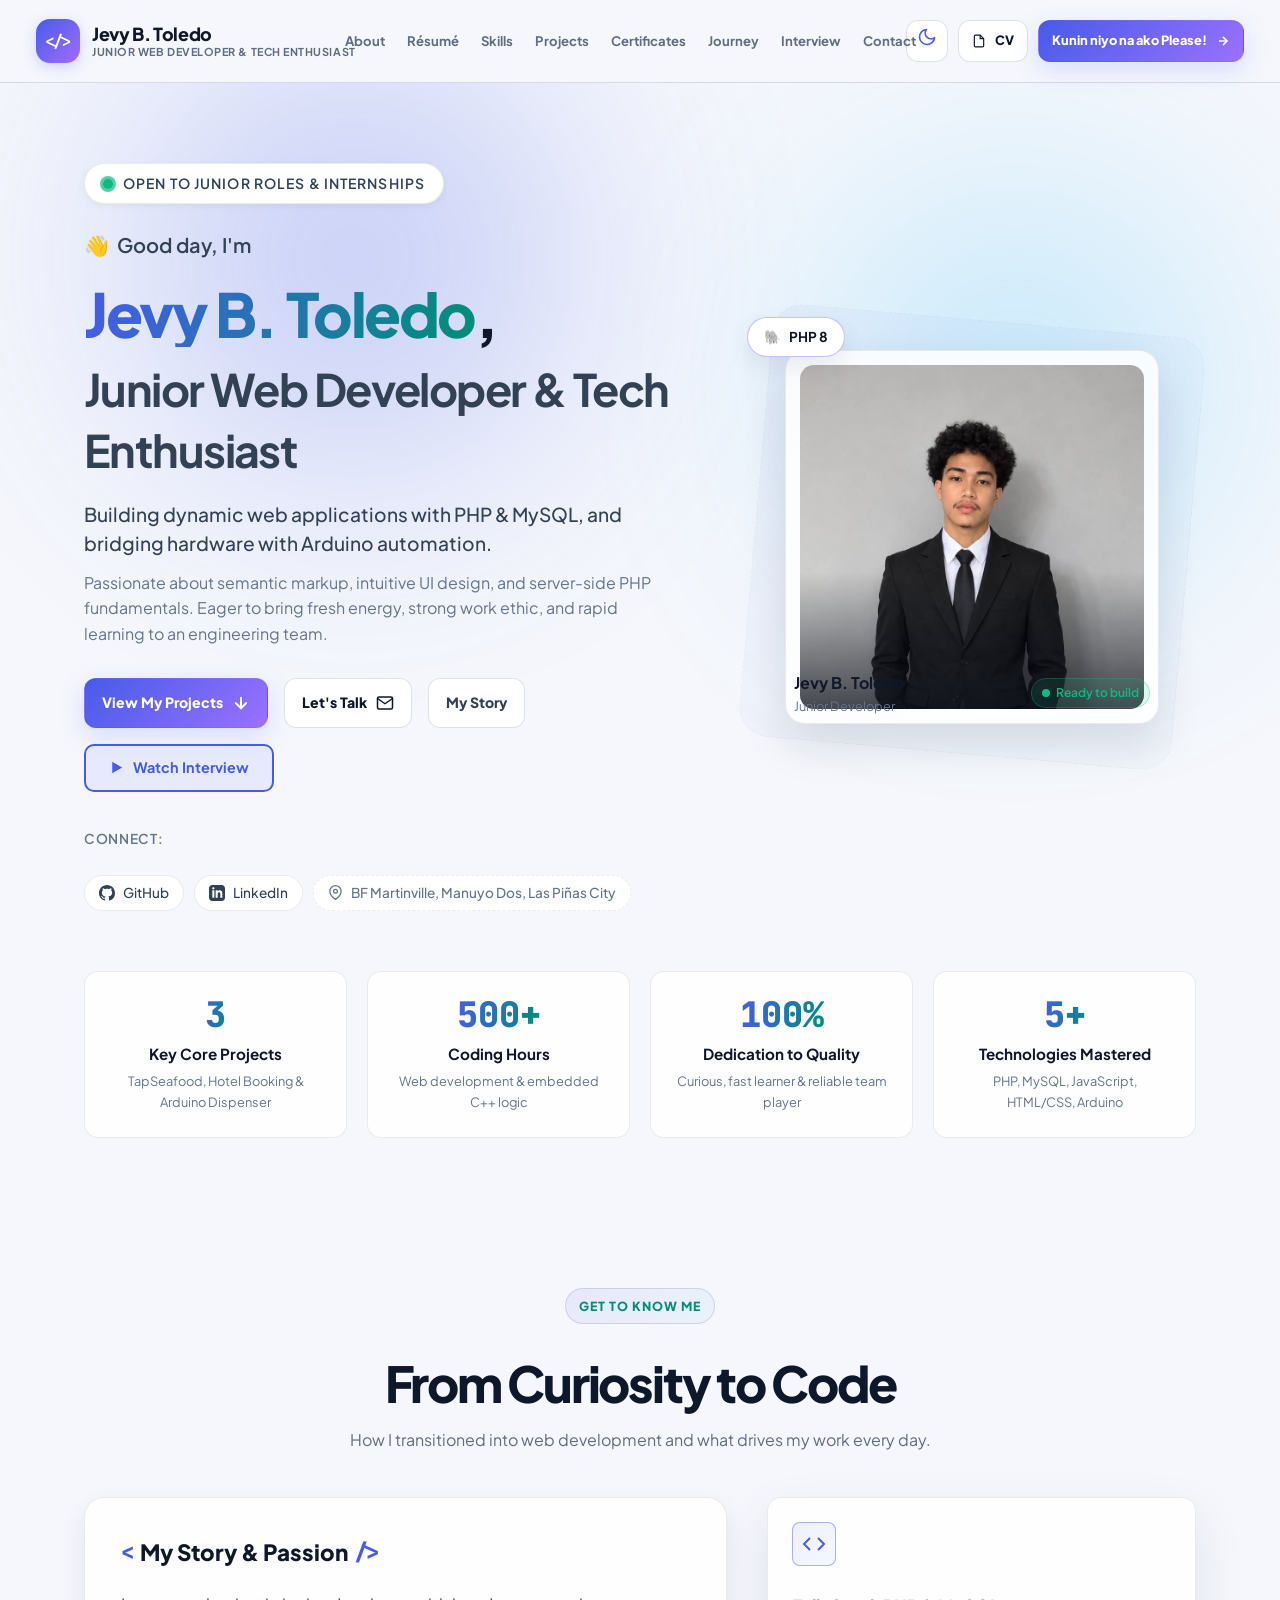
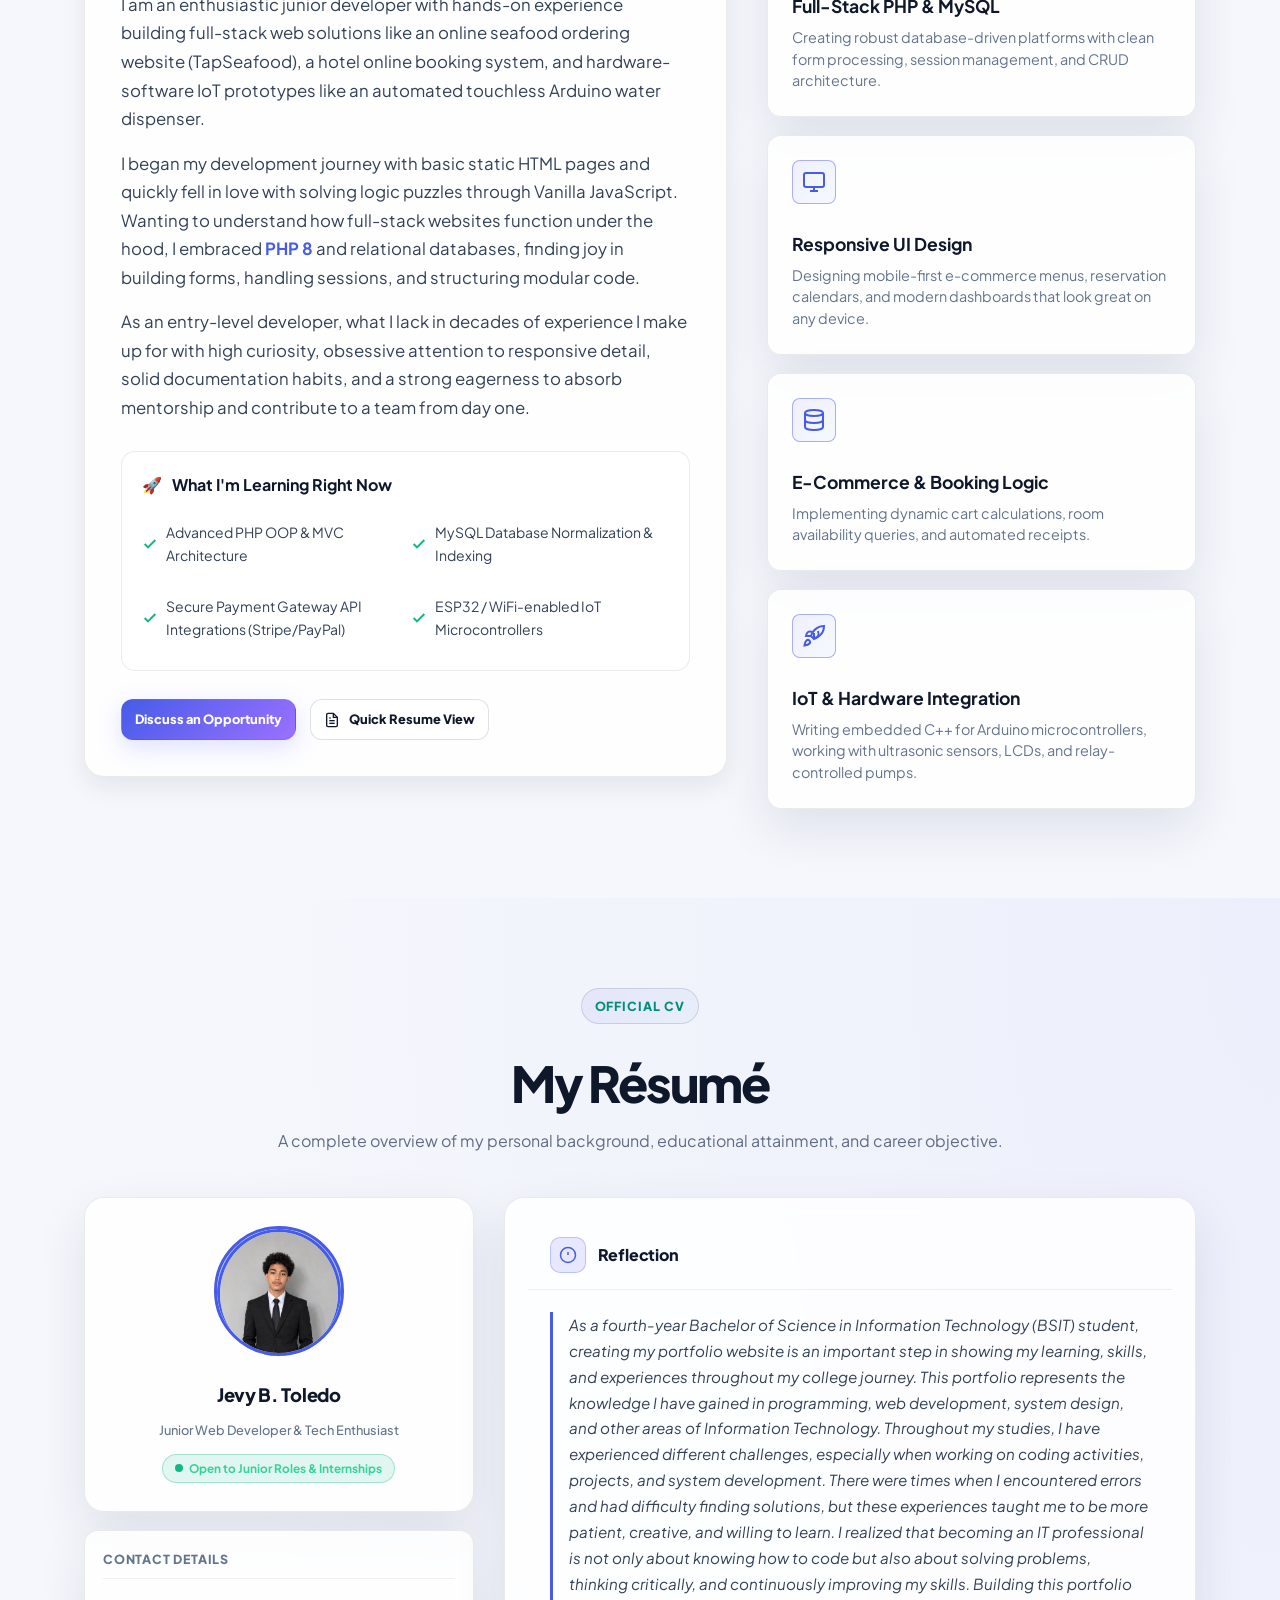
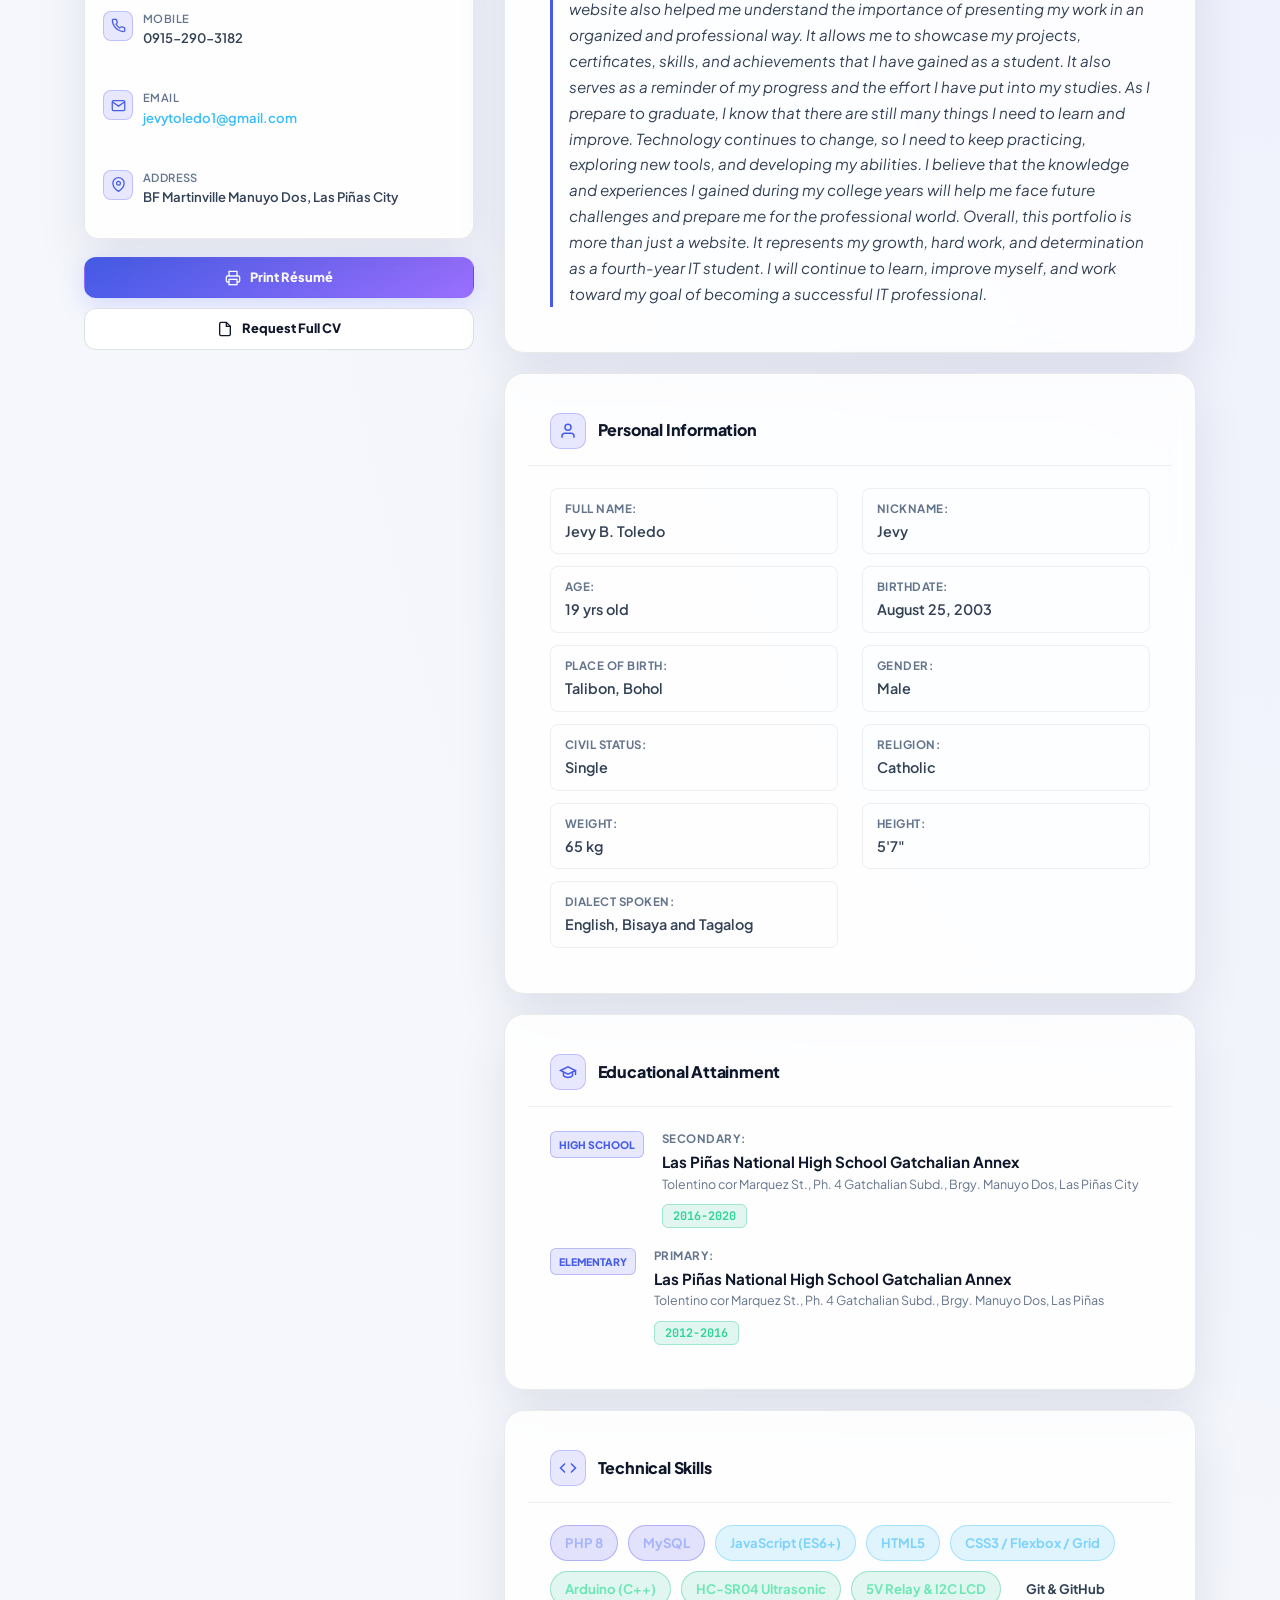
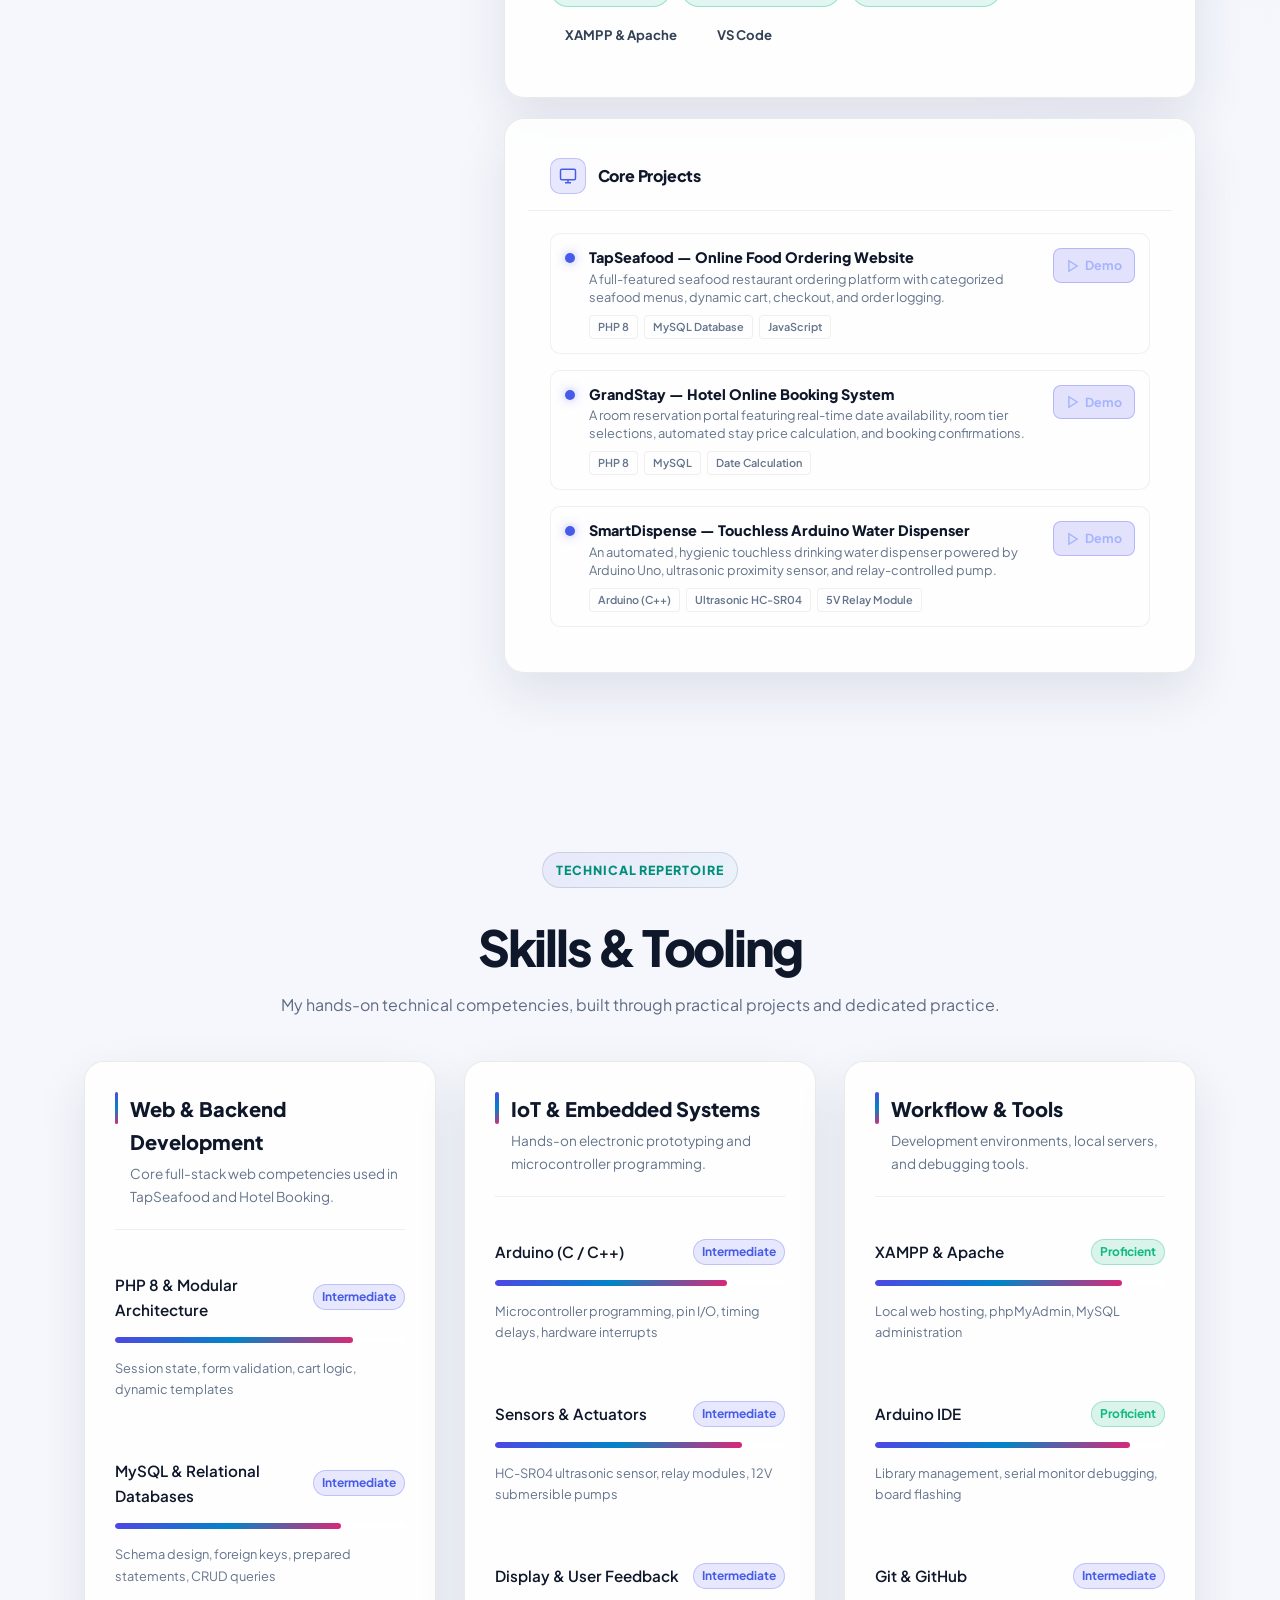
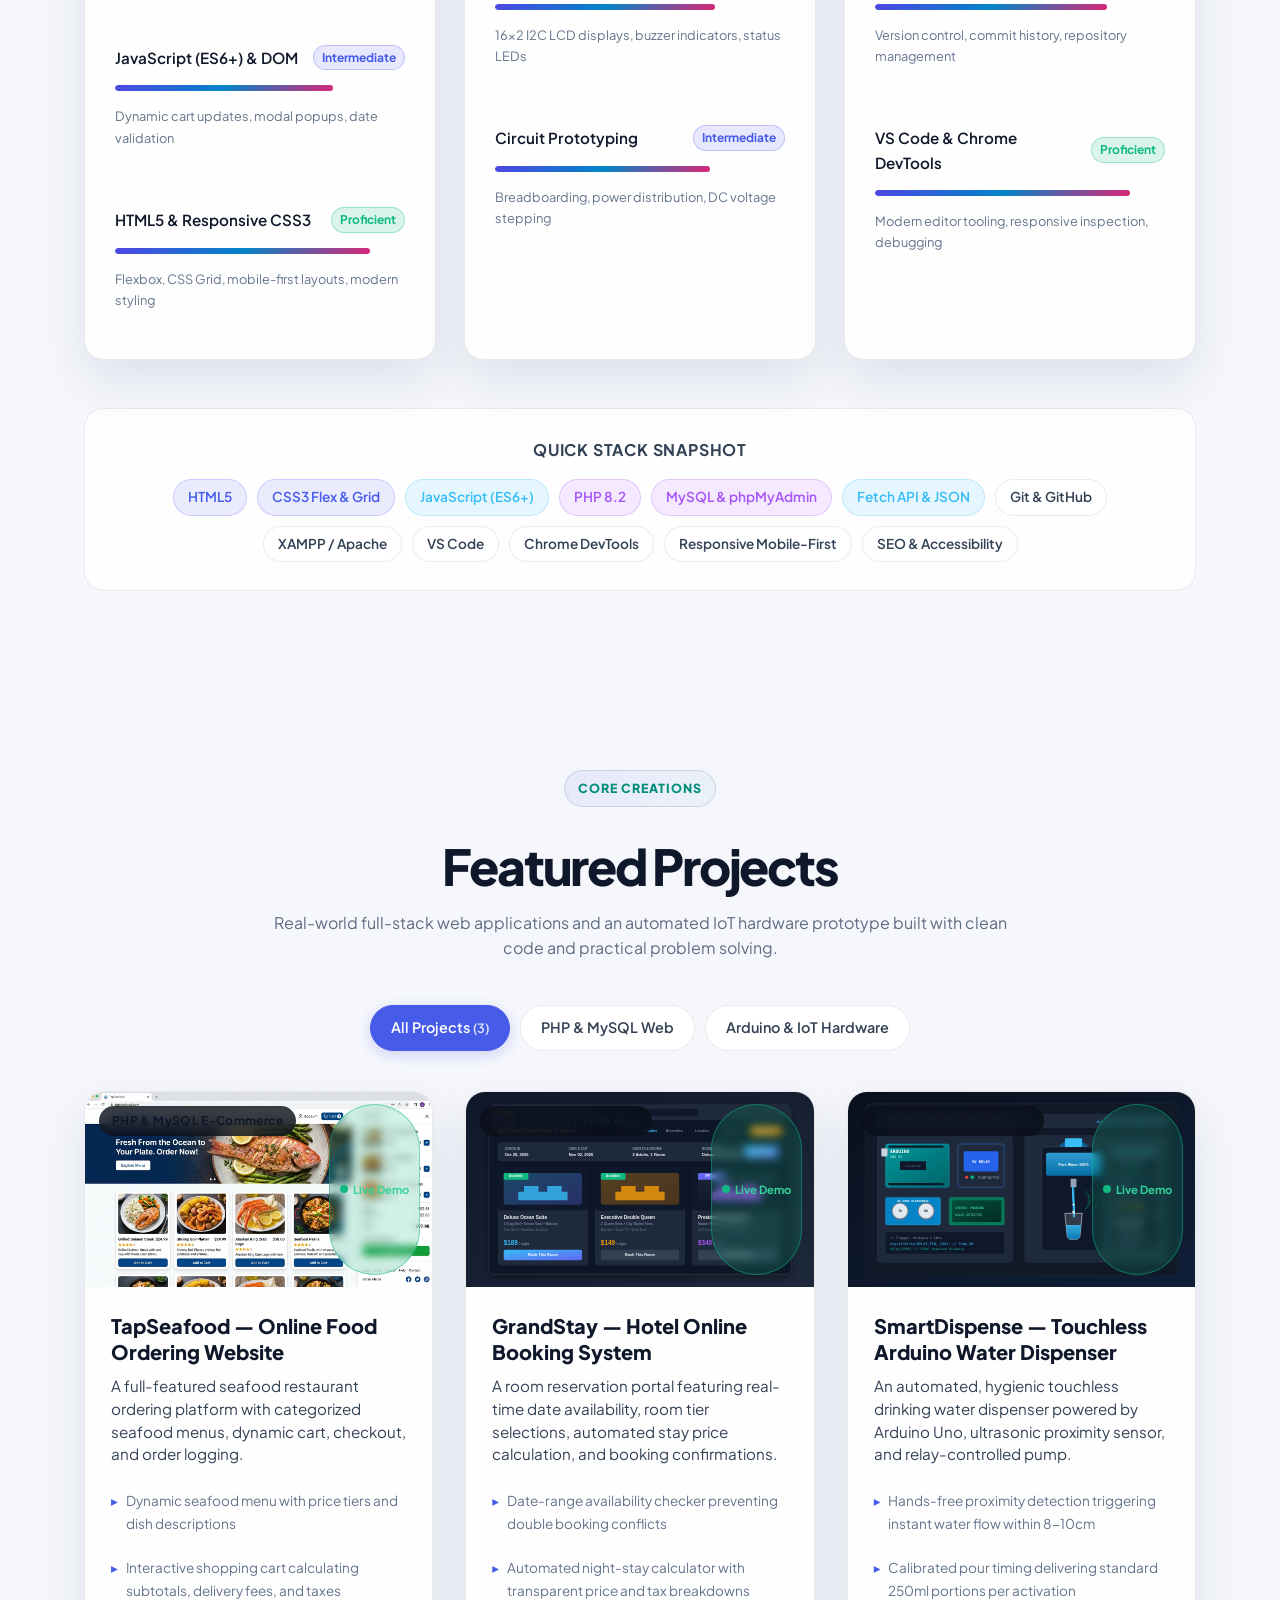
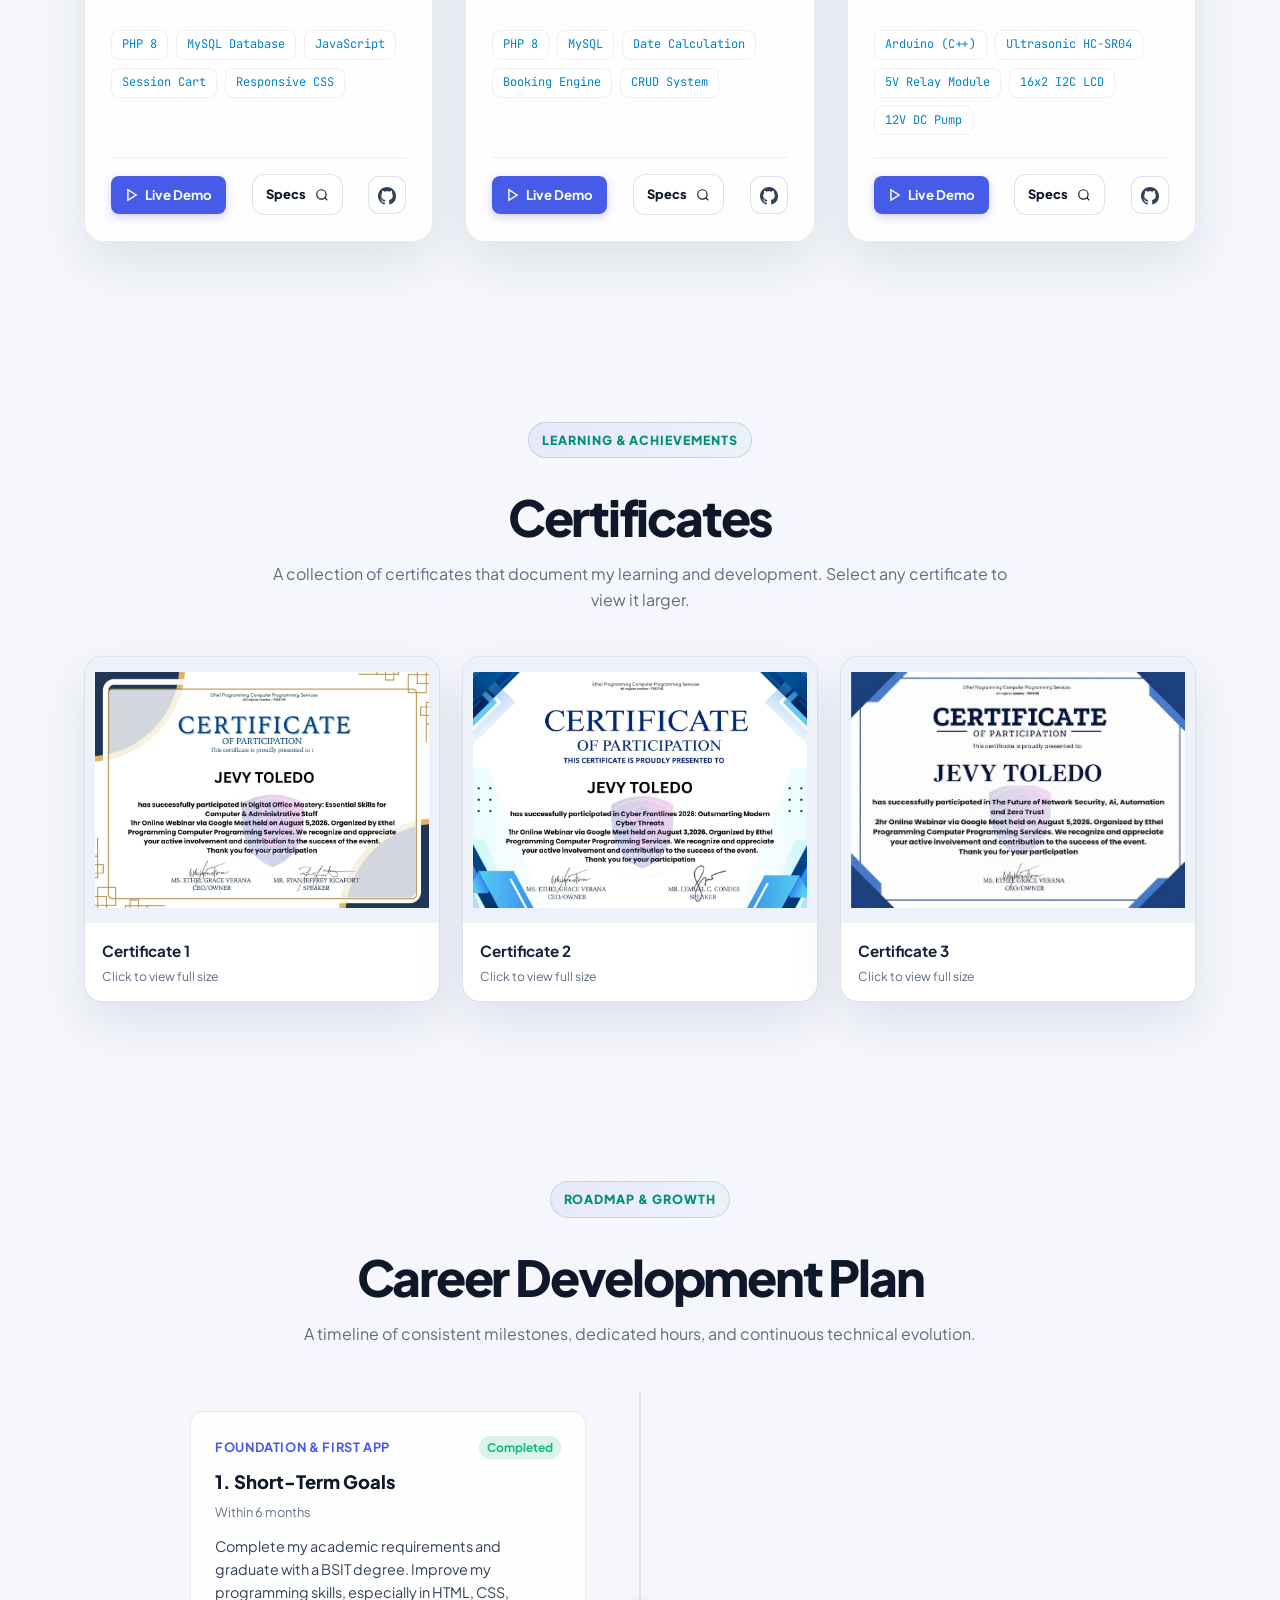
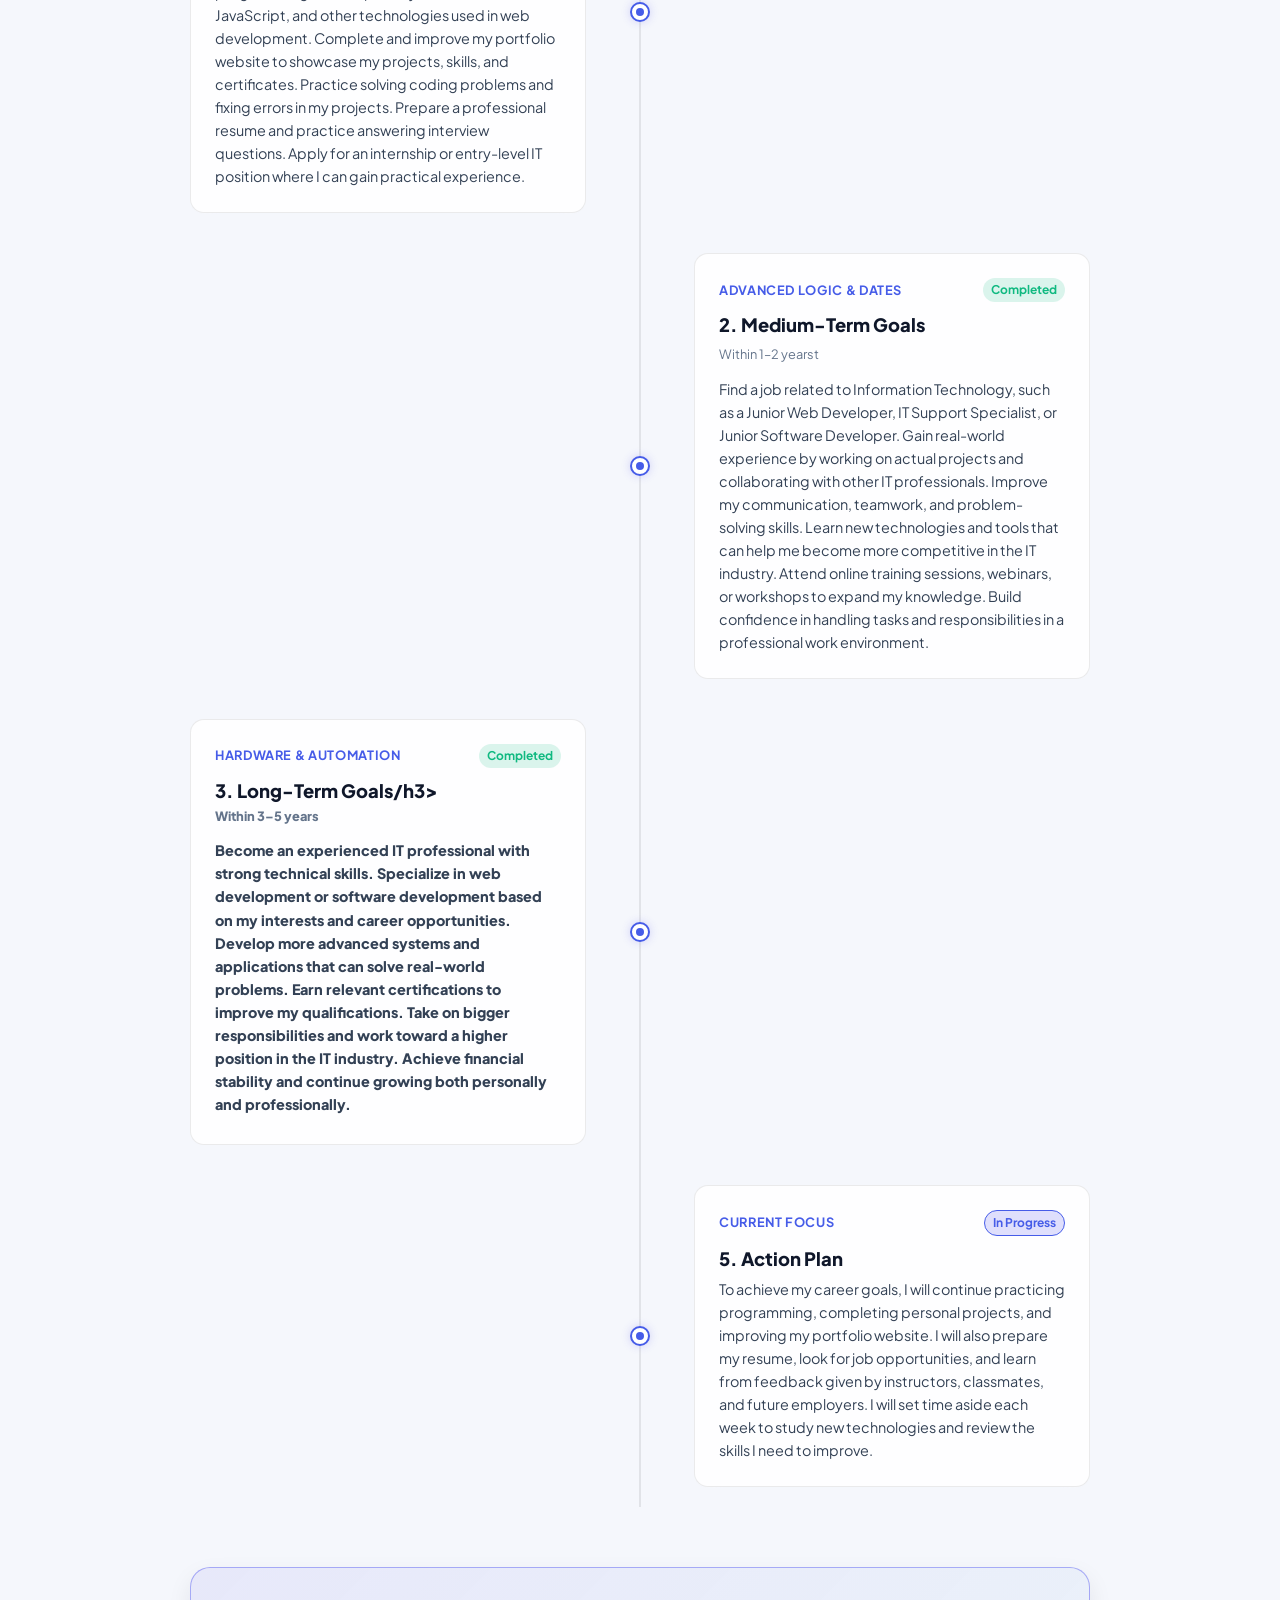
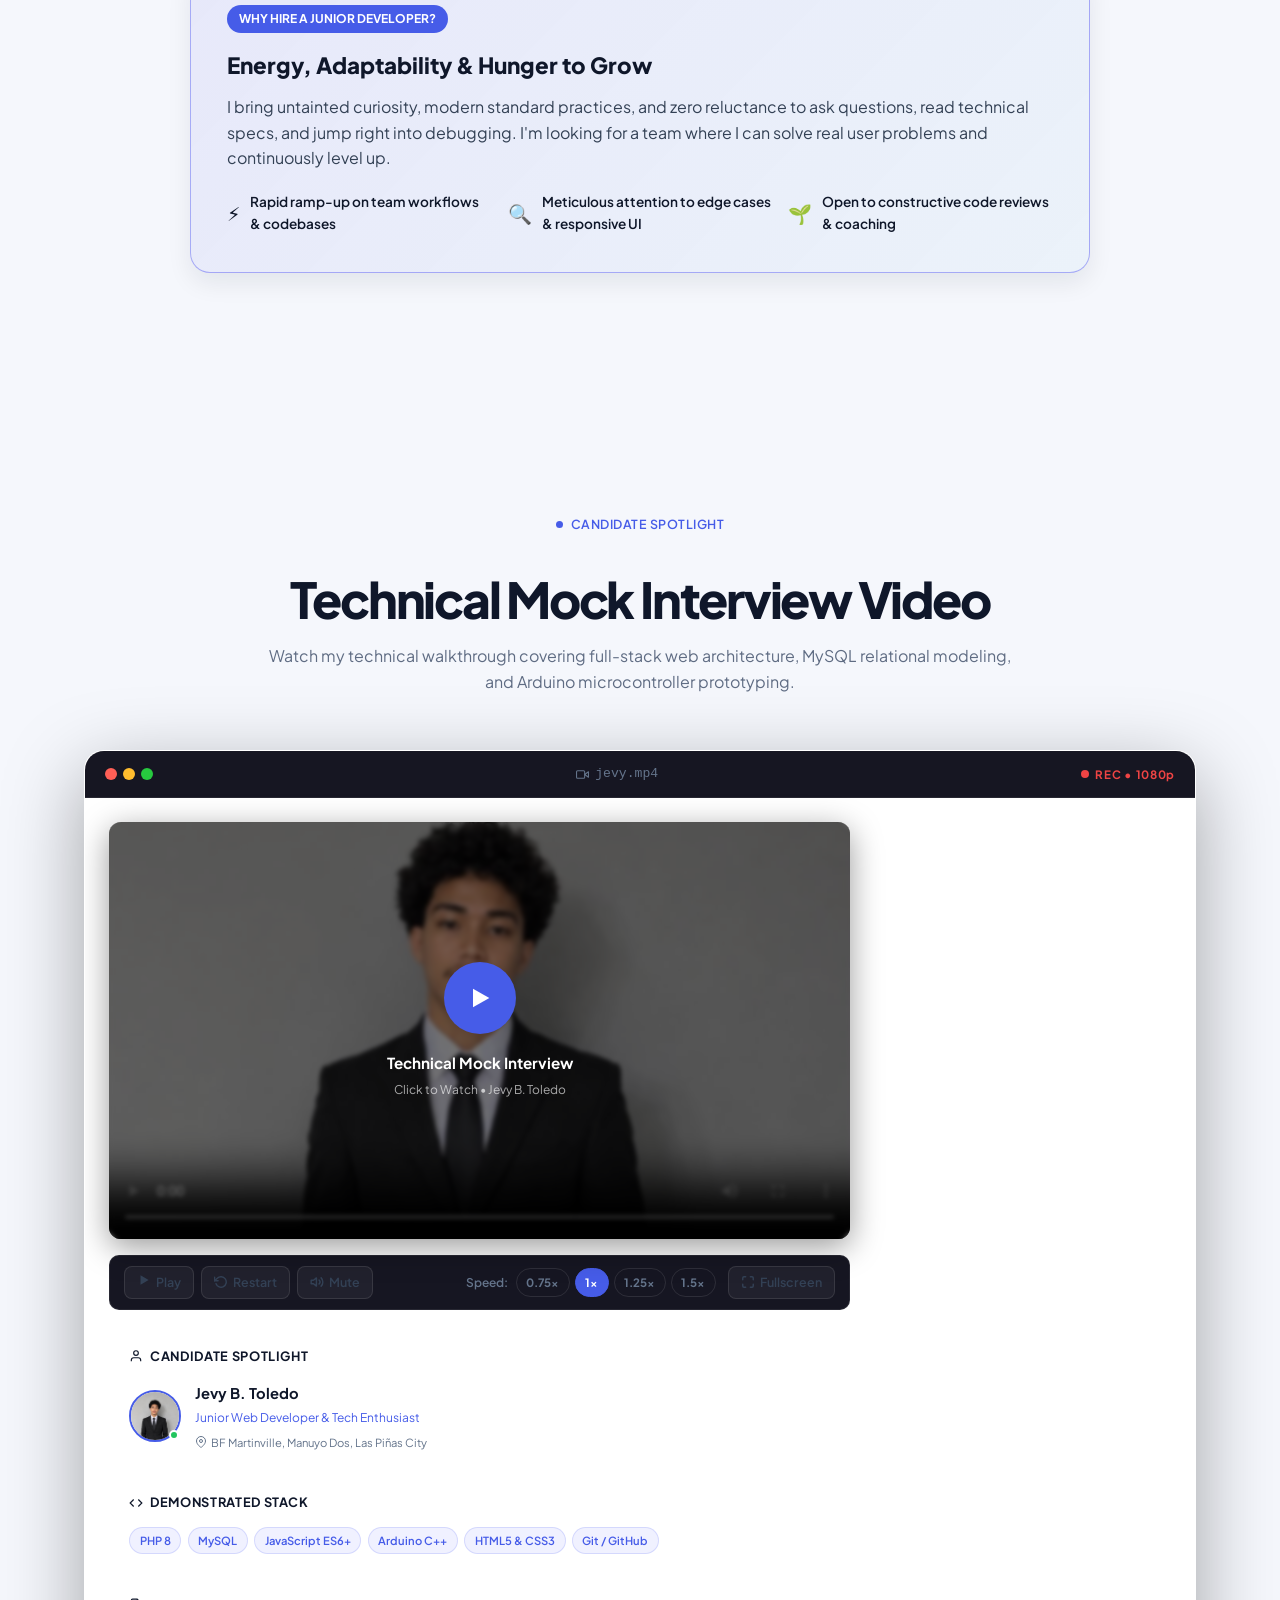
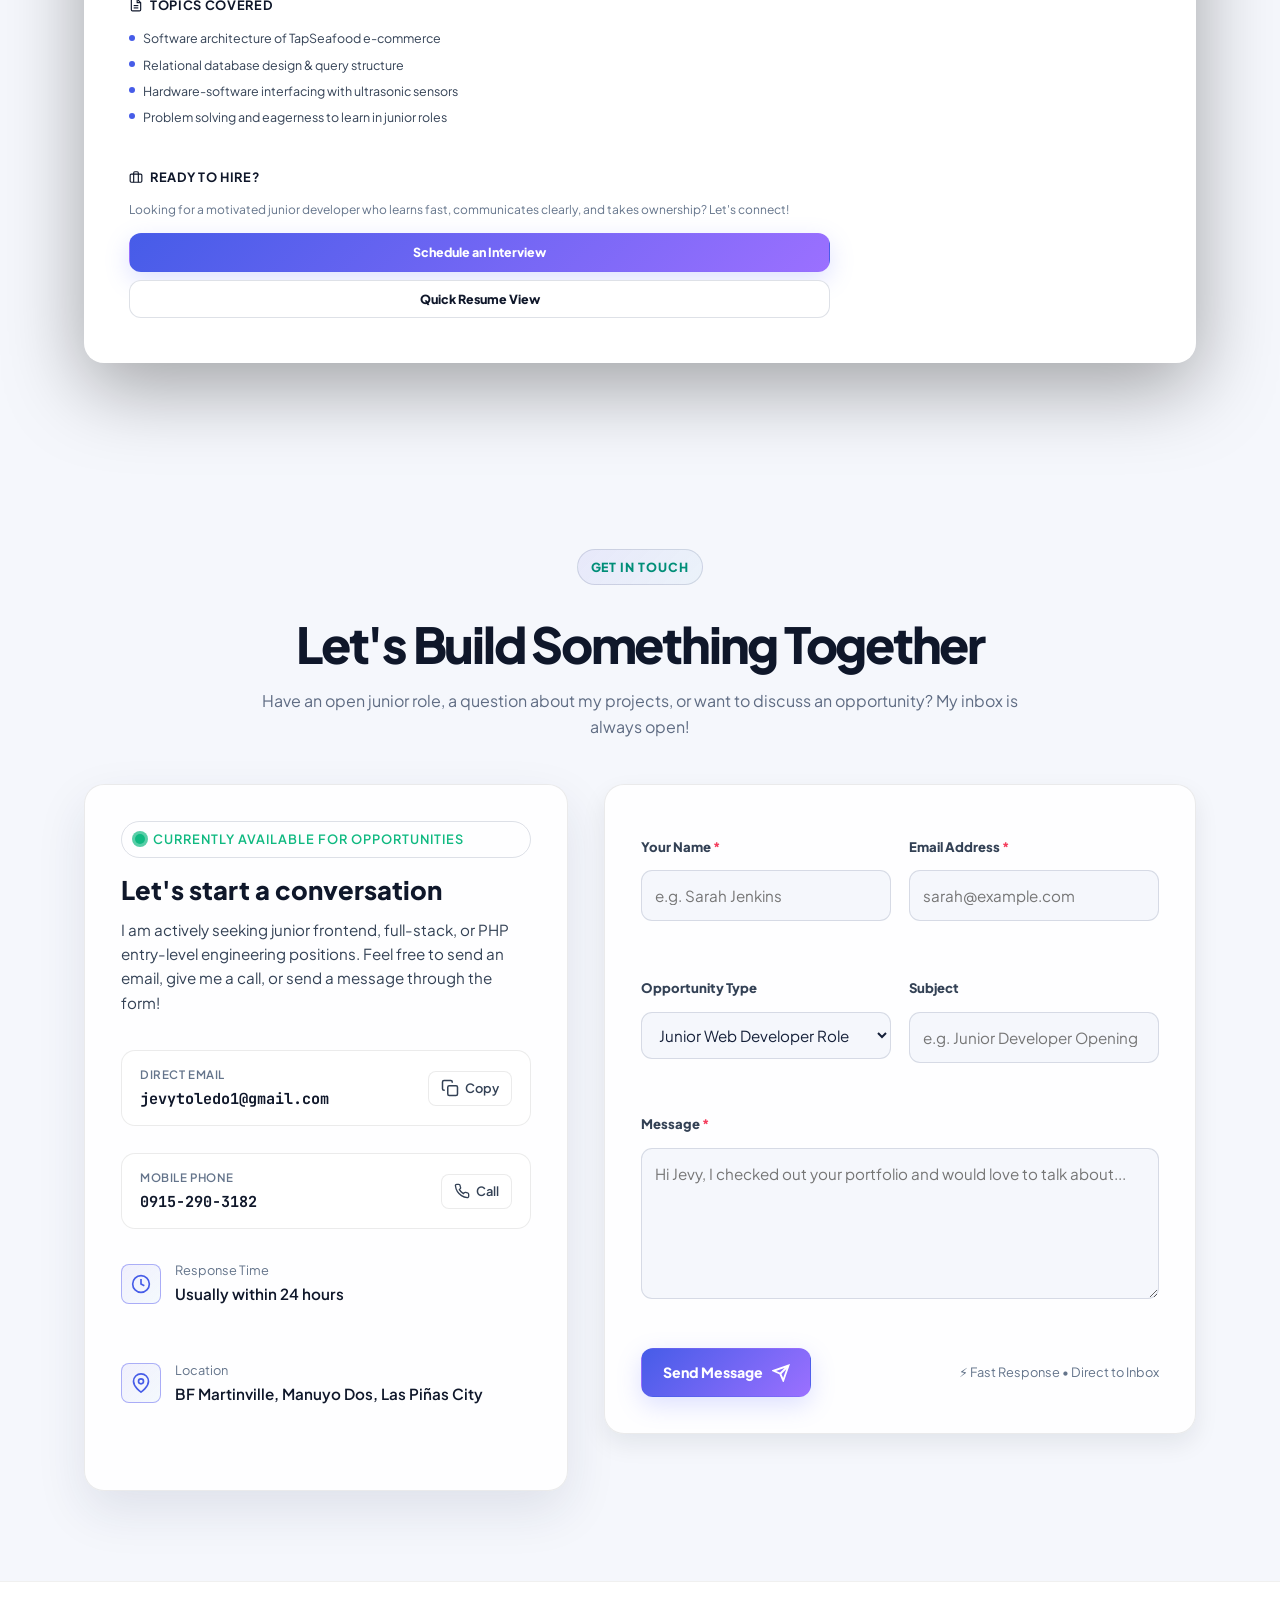
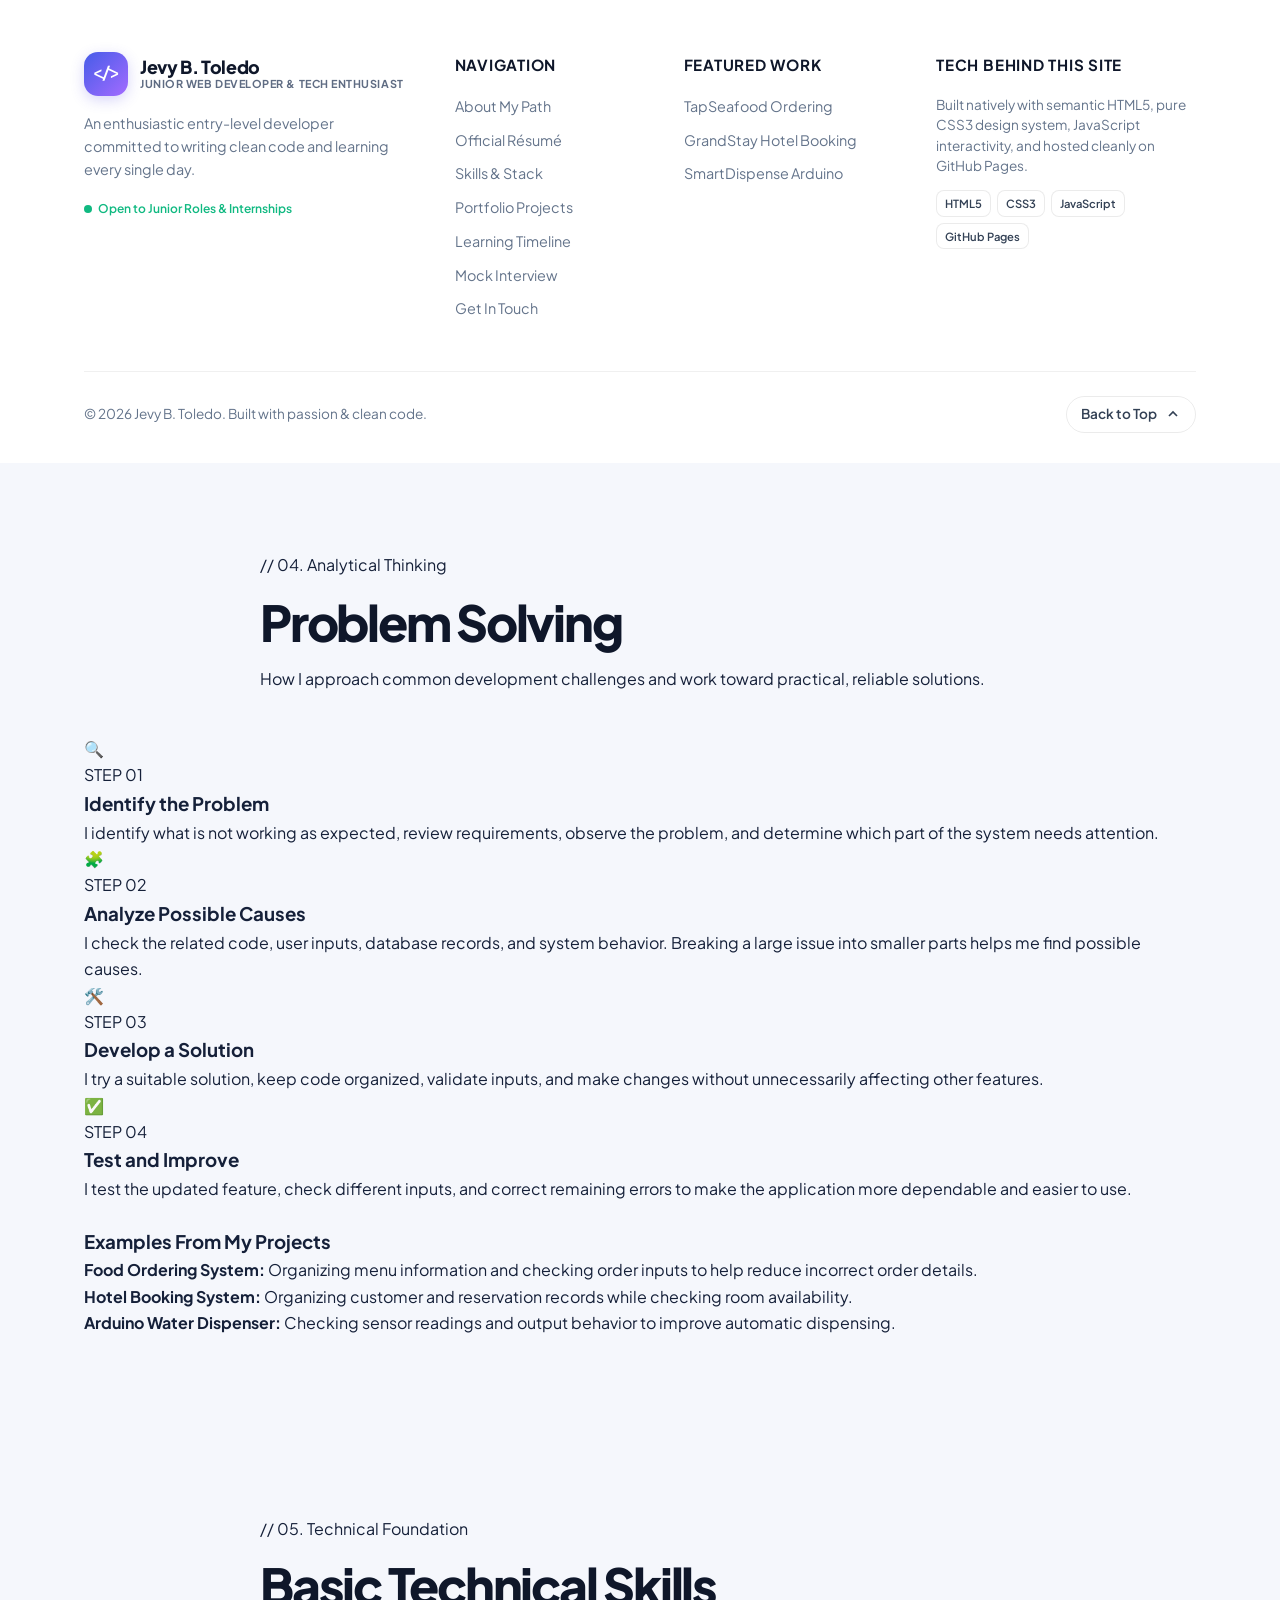
==== commit 21cabc11: "Update index.html" ====
--- a/index.html
+++ b/index.html
@@ -2155,7 +2155,97 @@
             </div>
         </div>
     </div>
-
+ <section class="section portfolio-extra-section" id="problem-solving">
+        <div class="container">
+            <div class="section-header"> <span class="section-tag">// 04. Analytical Thinking</span>
+                <h2 class="section-title">Problem <span class="neon-text">Solving</span></h2>
+                <p class="section-desc">How I approach common development challenges and work toward practical, reliable
+                    solutions.</p>
+            </div>
+            <div class="extra-grid">
+                <article class="extra-card">
+                    <div class="extra-icon">🔍</div><span class="extra-tag">STEP 01</span>
+                    <h3>Identify the Problem</h3>
+                    <p>I identify what is not working as expected, review requirements, observe the problem, and
+                        determine which part of the system needs attention.</p>
+                </article>
+                <article class="extra-card">
+                    <div class="extra-icon">🧩</div><span class="extra-tag">STEP 02</span>
+                    <h3>Analyze Possible Causes</h3>
+                    <p>I check the related code, user inputs, database records, and system behavior. Breaking a large
+                        issue into smaller parts helps me find possible causes.</p>
+                </article>
+                <article class="extra-card">
+                    <div class="extra-icon">🛠️</div><span class="extra-tag">STEP 03</span>
+                    <h3>Develop a Solution</h3>
+                    <p>I try a suitable solution, keep code organized, validate inputs, and make changes without
+                        unnecessarily affecting other features.</p>
+                </article>
+                <article class="extra-card">
+                    <div class="extra-icon">✅</div><span class="extra-tag">STEP 04</span>
+                    <h3>Test and Improve</h3>
+                    <p>I test the updated feature, check different inputs, and correct remaining errors to make the
+                        application more dependable and easier to use.</p>
+                </article>
+            </div>
+            <article class="extra-card" style="margin-top:24px">
+                <h3>Examples From My Projects</h3>
+                <ul class="extra-list">
+                    <li><span><strong>Food Ordering System:</strong> Organizing menu information and checking order
+                            inputs to help reduce incorrect order details.</span></li>
+                    <li><span><strong>Hotel Booking System:</strong> Organizing customer and reservation records while
+                            checking room availability.</span></li>
+                    <li><span><strong>Arduino Water Dispenser:</strong> Checking sensor readings and output behavior to
+                            improve automatic dispensing.</span></li>
+                </ul>
+            </article>
+        </div>
+    </section>
+    <section class="section portfolio-extra-section" id="technical-skills">
+        <div class="container">
+            <div class="section-header"><span class="section-tag">// 05. Technical Foundation</span>
+                <h2 class="section-title">Basic <span class="neon-text">Technical Skills</span></h2>
+                <p class="section-desc">The tools and technologies I have studied and practiced through coursework and
+                    project development.</p>
+            </div>
+            <div class="extra-grid">
+                <article class="extra-card">
+                    <div class="extra-icon">🌐</div>
+                    <h3>Web Development</h3>
+                    <p>I use HTML to structure pages, CSS to style layouts, JavaScript to add interactive features, and
+                        PHP for server-side logic.</p>
+                    <div class="basic-skill-list">
+                        <span>HTML5</span><span>CSS3</span><span>JavaScript</span><span>PHP</span><span>Responsive
+                            Design</span>
+                    </div>
+                </article>
+                <article class="extra-card">
+                    <div class="extra-icon">🗄️</div>
+                    <h3>Database Management</h3>
+                    <p>I practice organizing information into tables, connecting related records, and using database
+                        queries to manage stored data.</p>
+                    <div class="basic-skill-list"><span>MySQL</span><span>SQL Basics</span><span>Table
+                            Design</span><span>CRUD Operations</span><span>Data Validation</span></div>
+                </article>
+                <article class="extra-card">
+                    <div class="extra-icon">🤖</div>
+                    <h3>Hardware and IoT</h3>
+                    <p>I have experience with an Arduino project that uses a sensor and a control component to perform
+                        an automatic dispensing task.</p>
+                    <div class="basic-skill-list"><span>Arduino</span><span>C++ Basics</span><span>Ultrasonic
+                            Sensor</span><span>Relay</span><span>Hardware Testing</span></div>
+                </article>
+                <article class="extra-card">
+                    <div class="extra-icon">🧰</div>
+                    <h3>Development and Troubleshooting</h3>
+                    <p>I practice finding errors, testing features, organizing files, and improving my work based on
+                        feedback and test results.</p>
+                    <div class="basic-skill-list"><span>Debugging</span><span>Testing</span><span>Problem
+                            Solving</span><span>GitHub Basics</span><span>Documentation</span></div>
+                </article>
+            </div>
+        </div>
+    </section>
     <!-- Global Toast Notification Container -->
     <div class="toast-notification" id="toast-notification" role="status" aria-live="polite">
         <span class="toast-icon" id="toast-icon">✓</span>
@@ -2231,4 +2321,4 @@
     <script src="assets/js/main.js" defer></script>
 </body>
 
-</html> add for certificate use this 3 image in assets/images/jevy1.png ,jevy2.png and jevy3.png+</html>
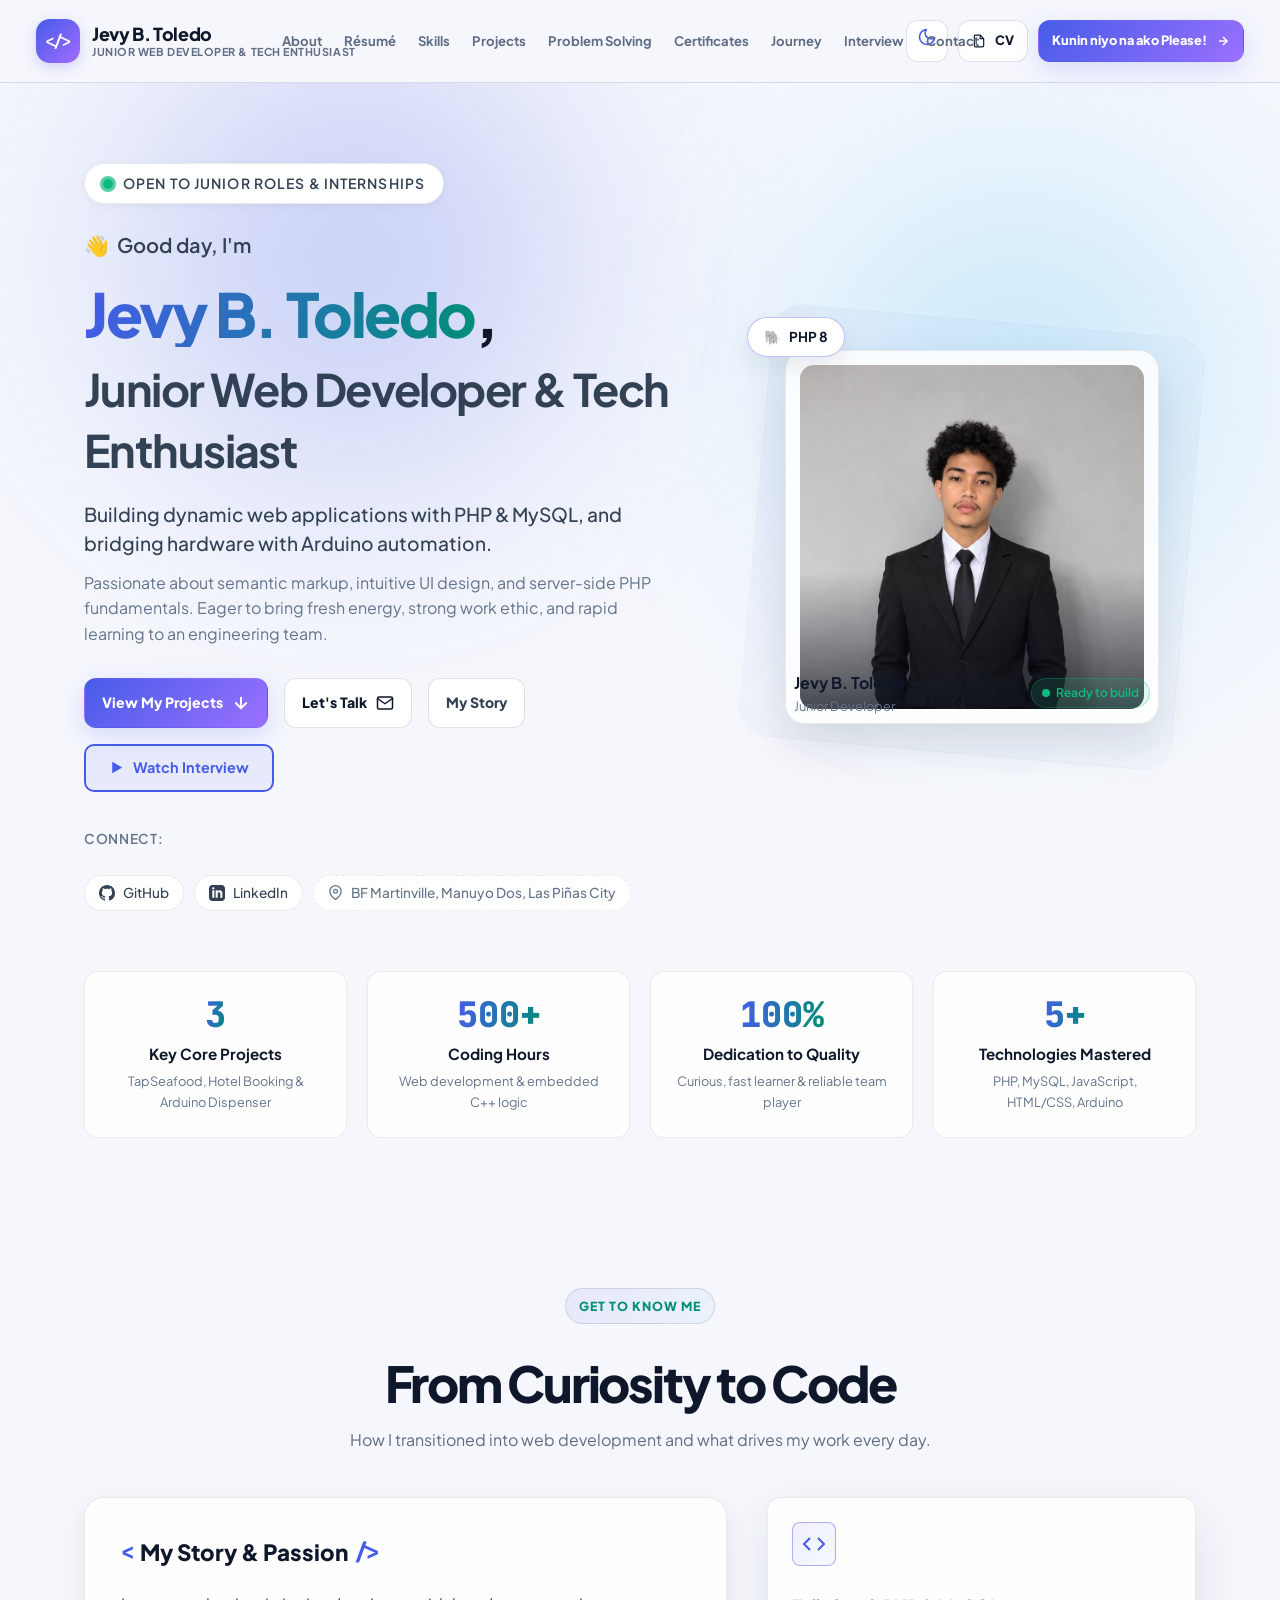
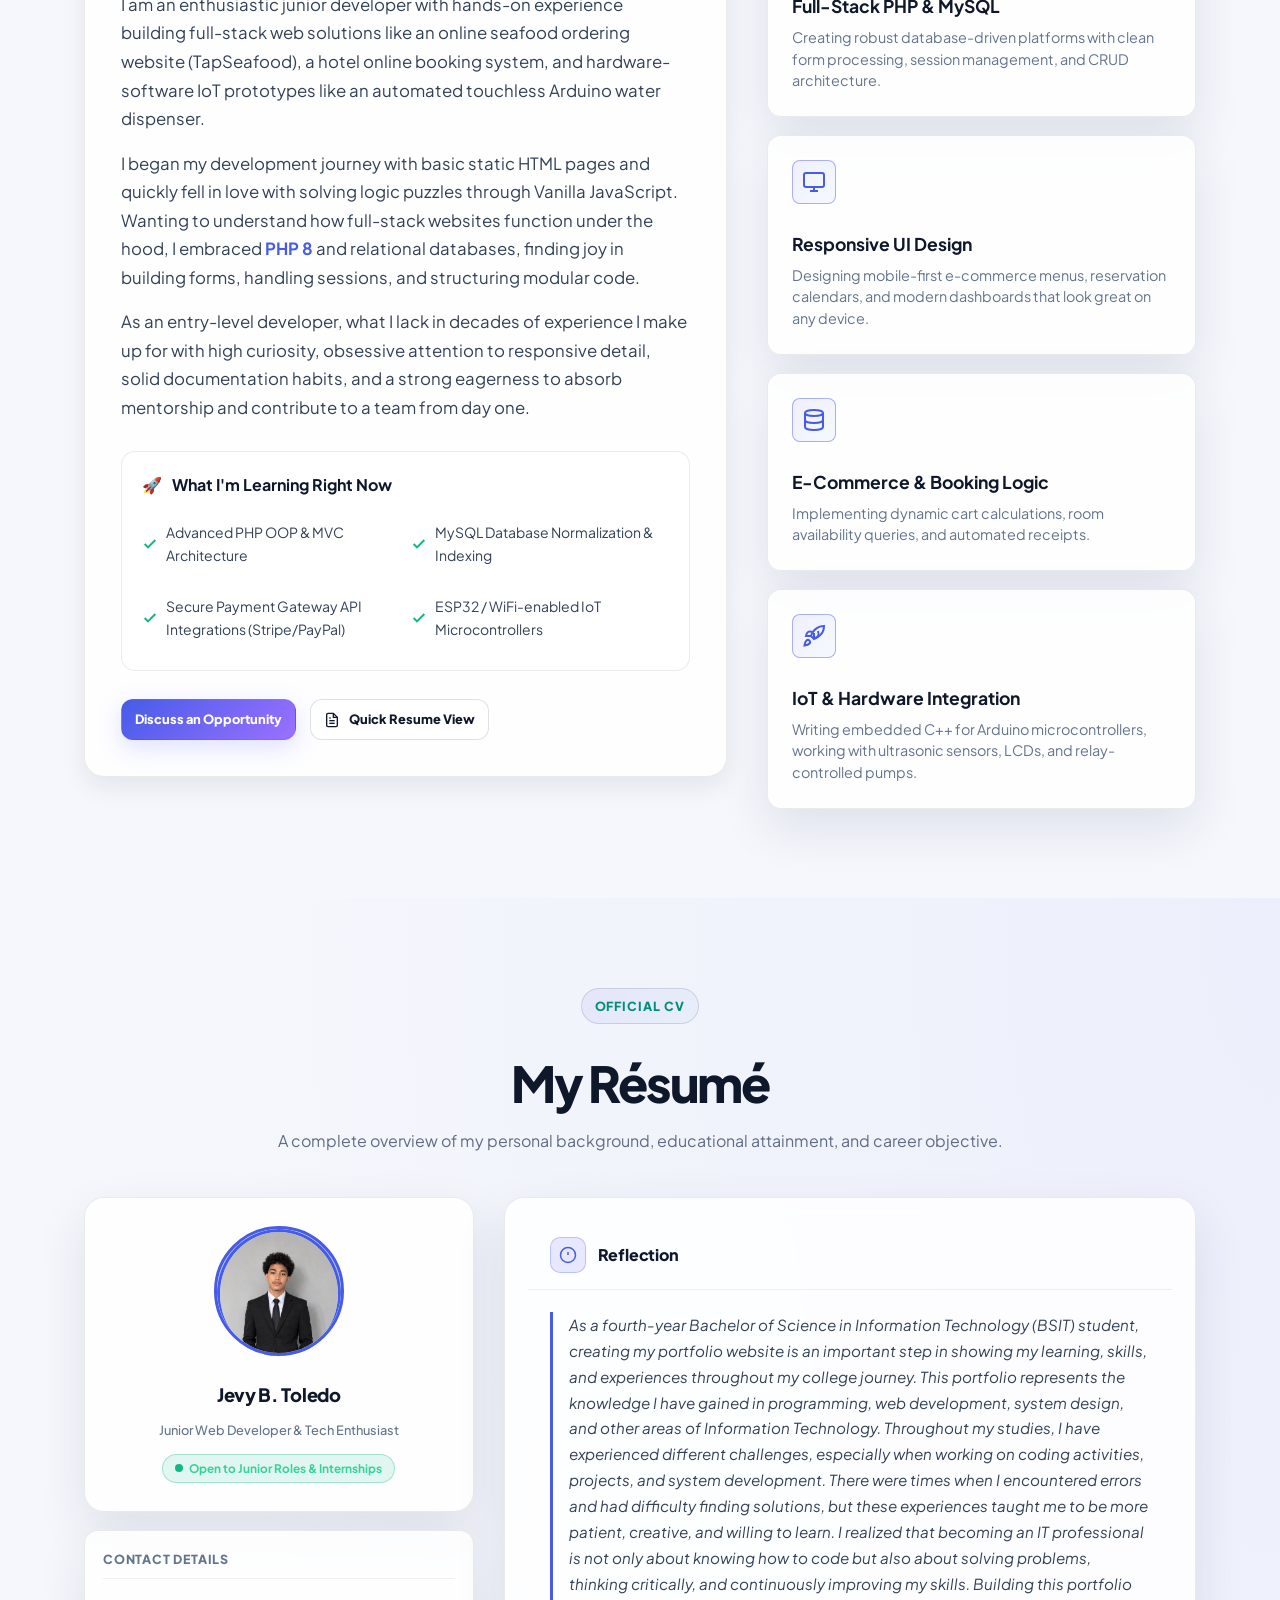
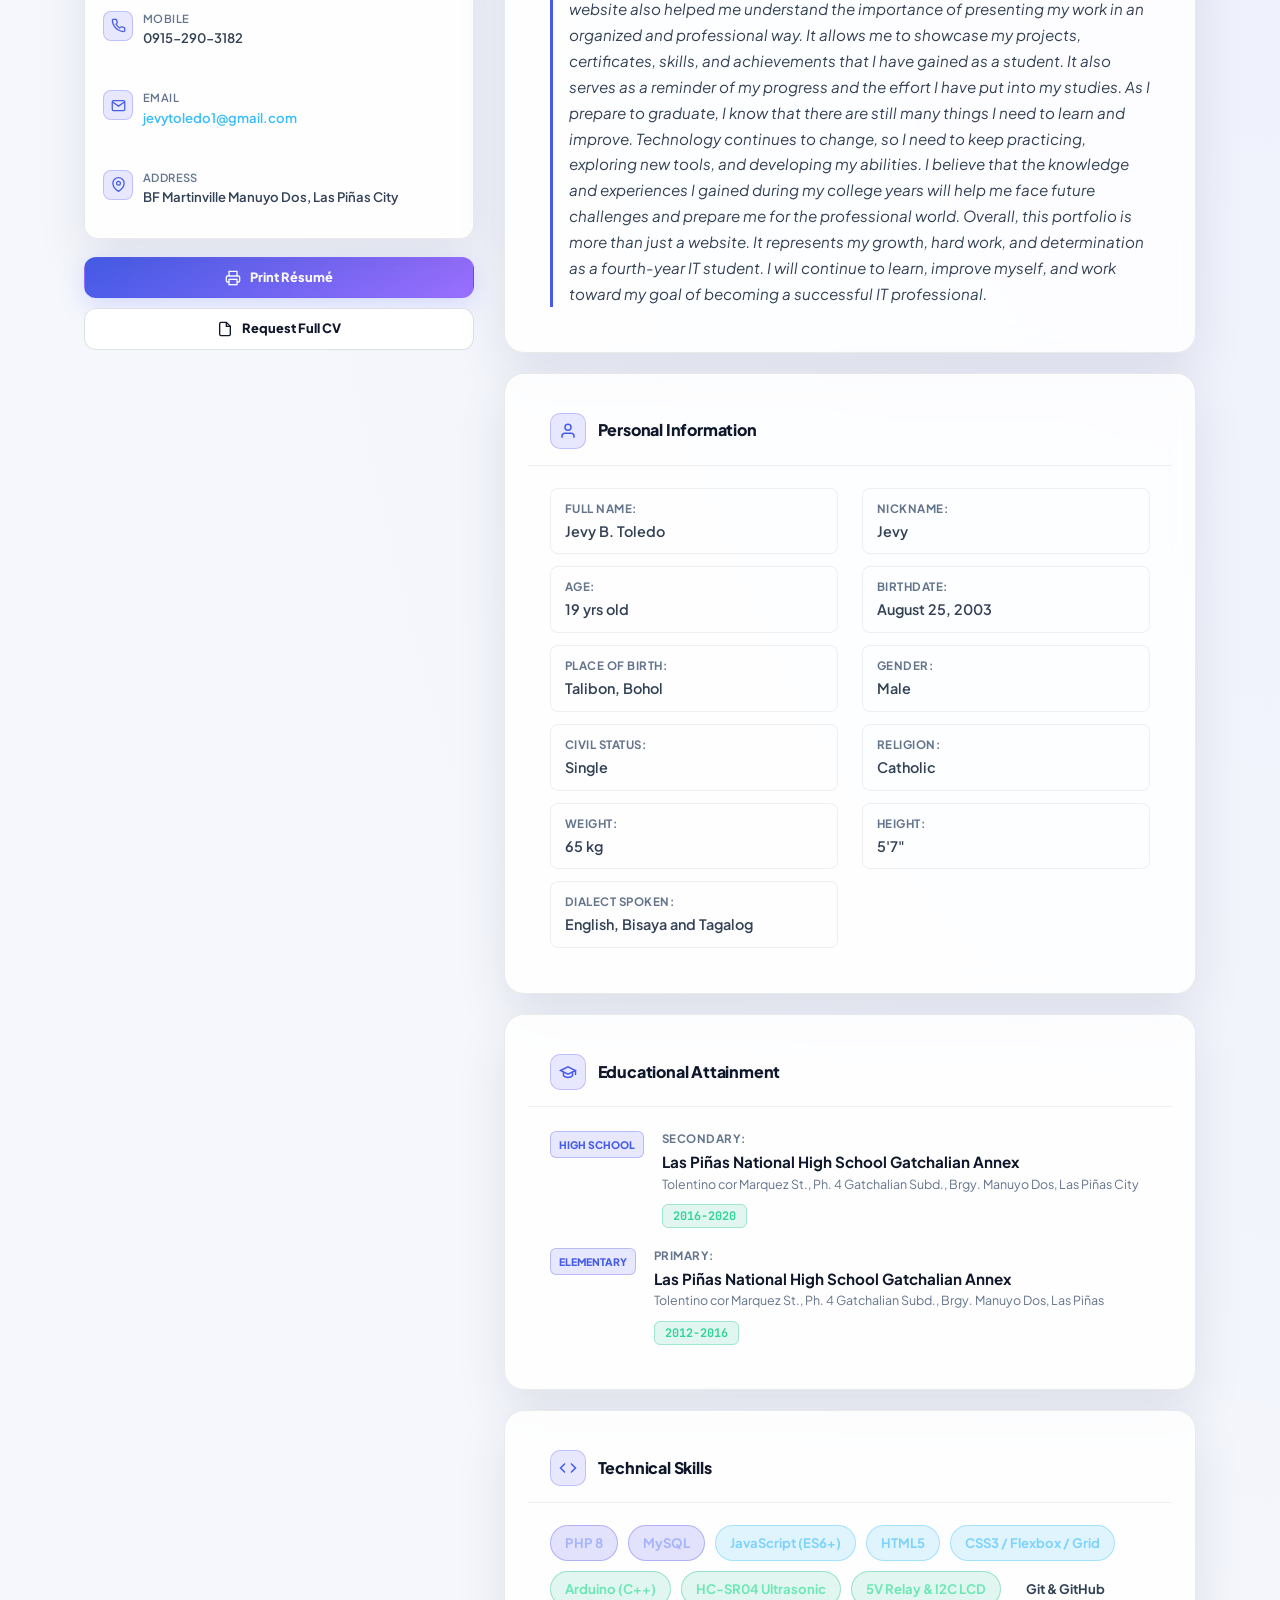
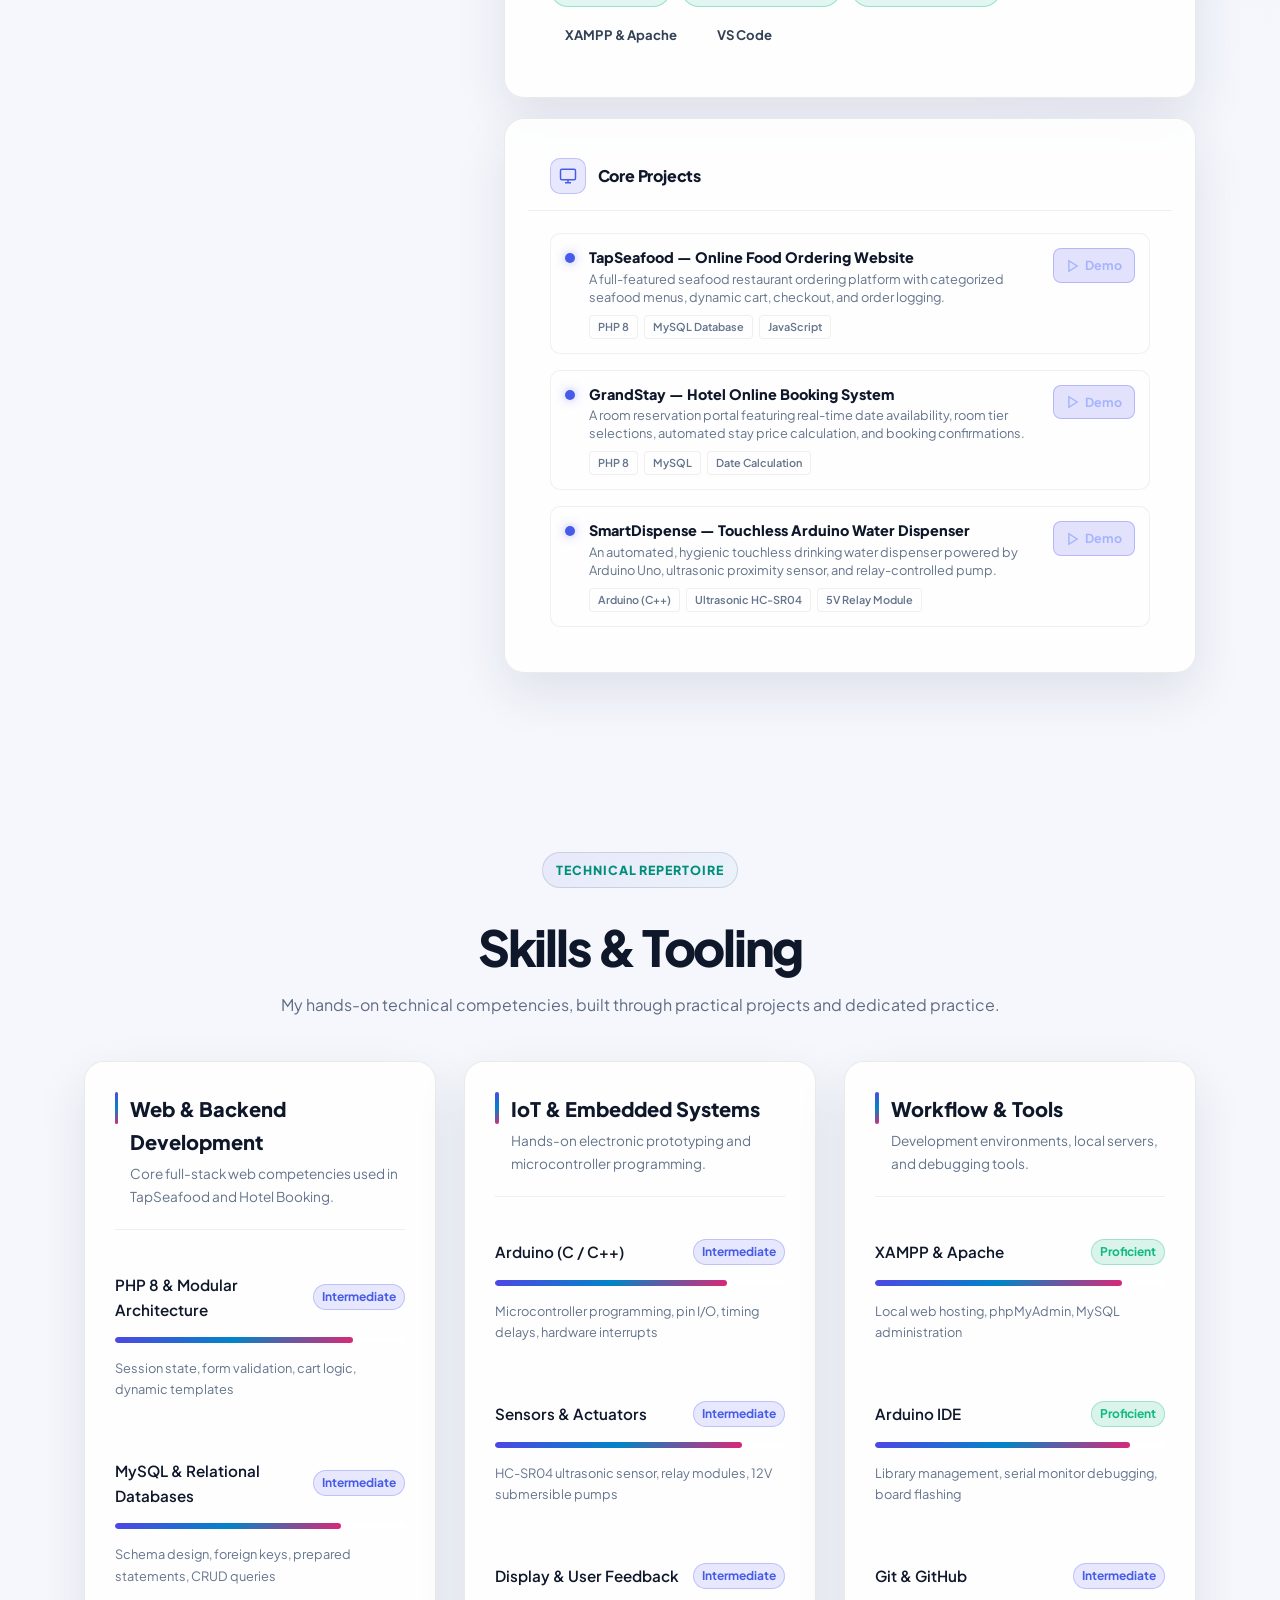
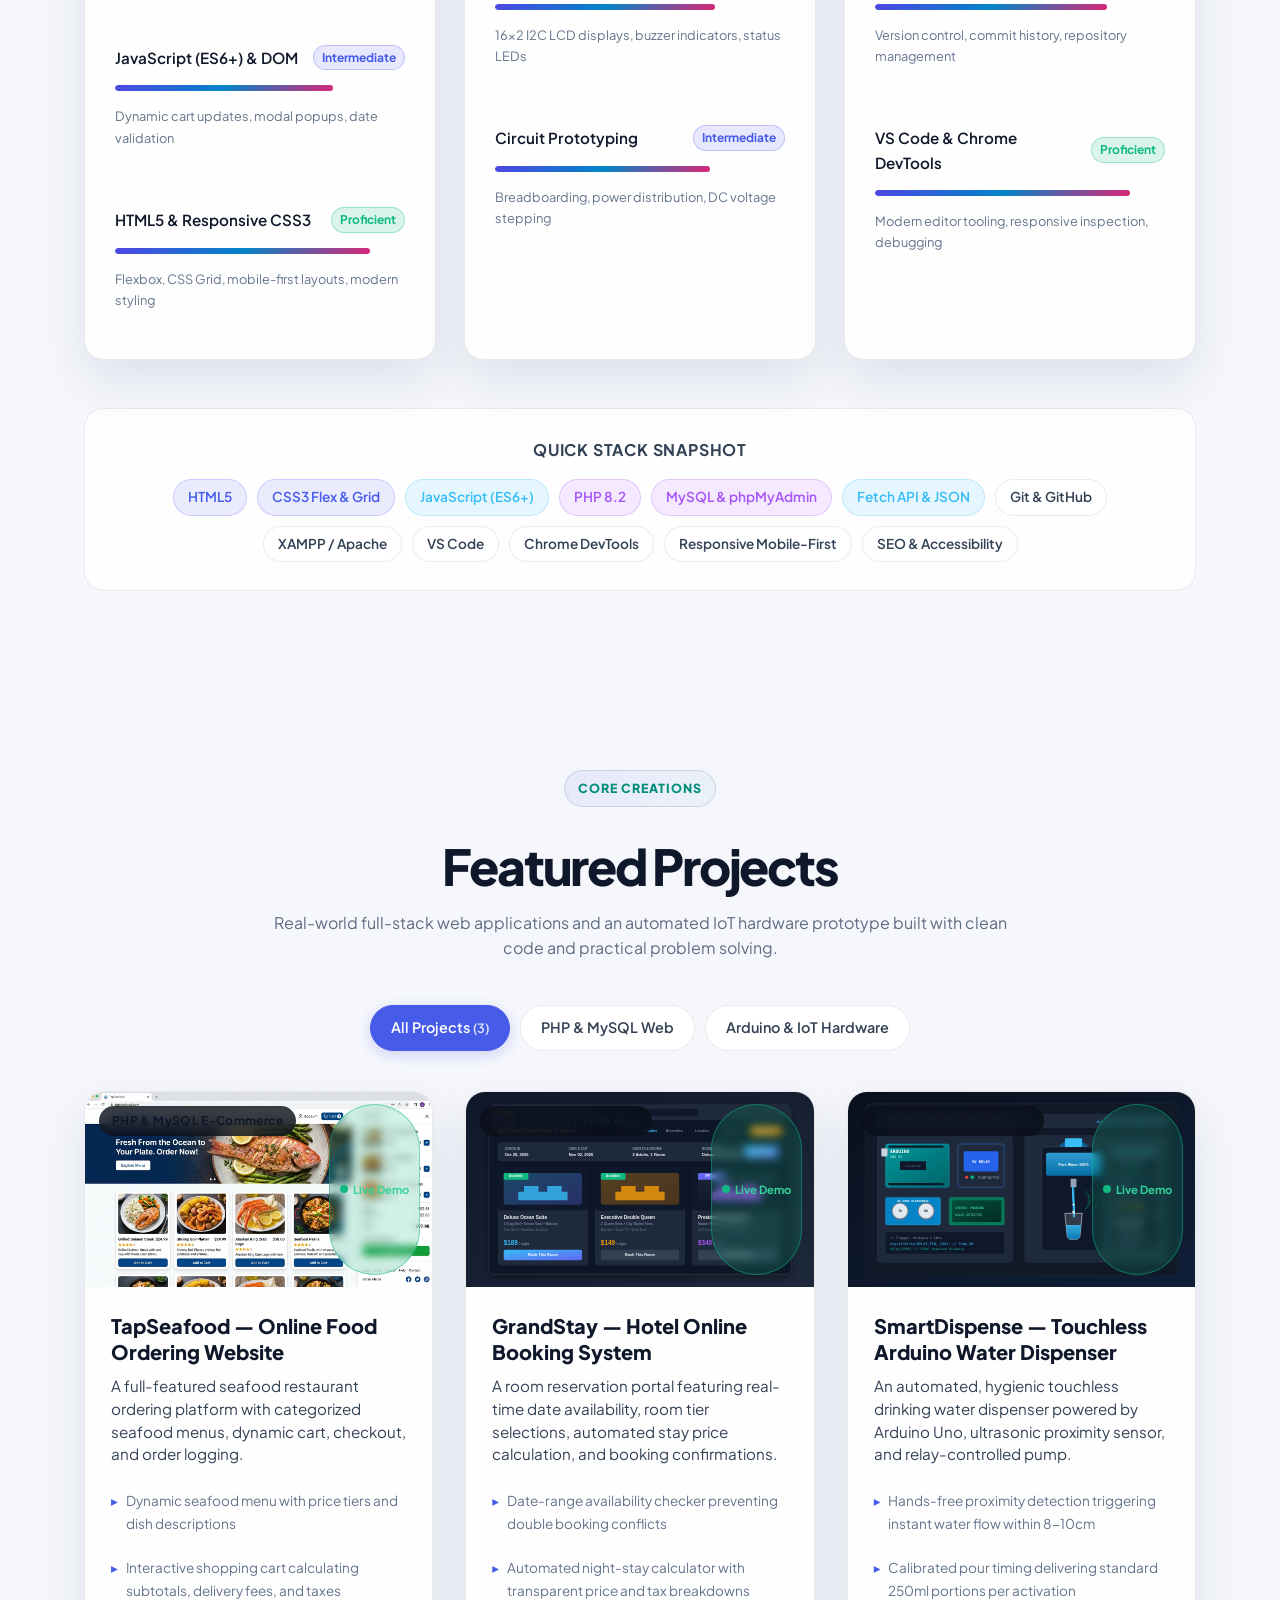
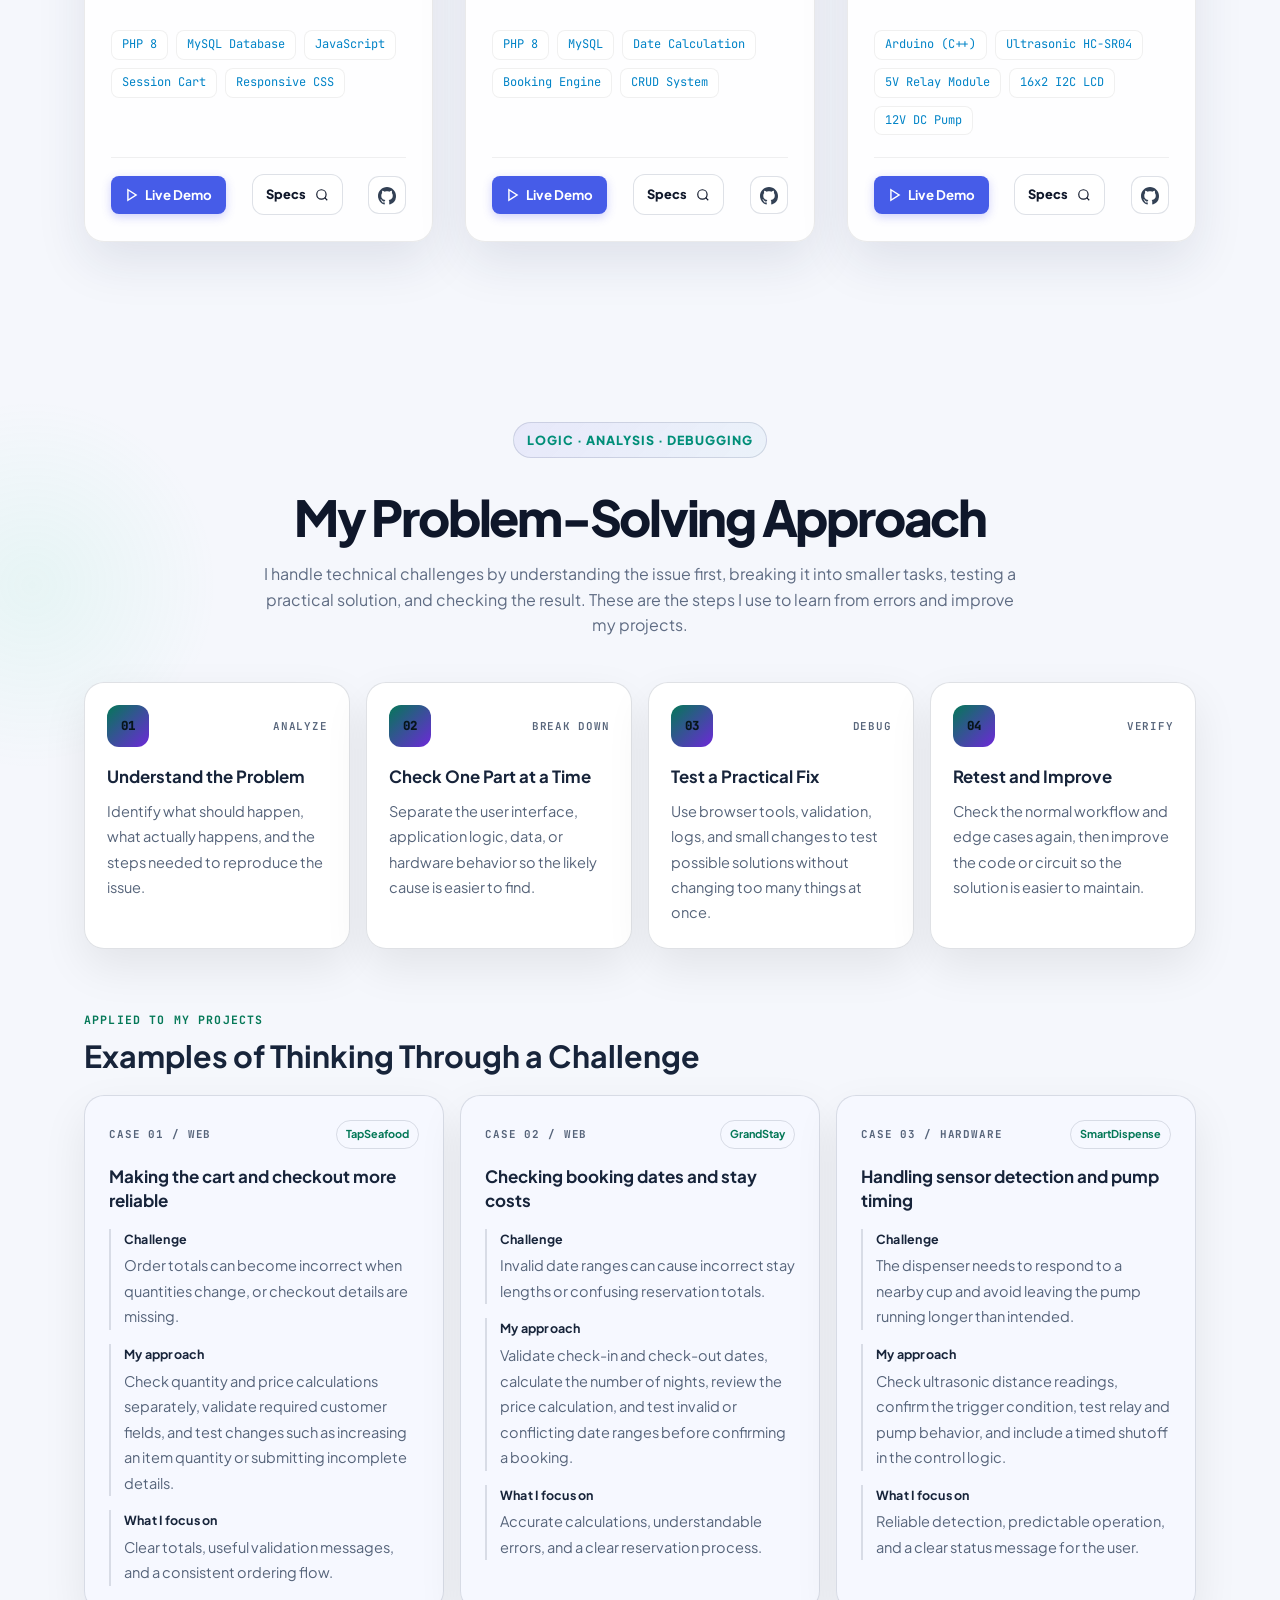
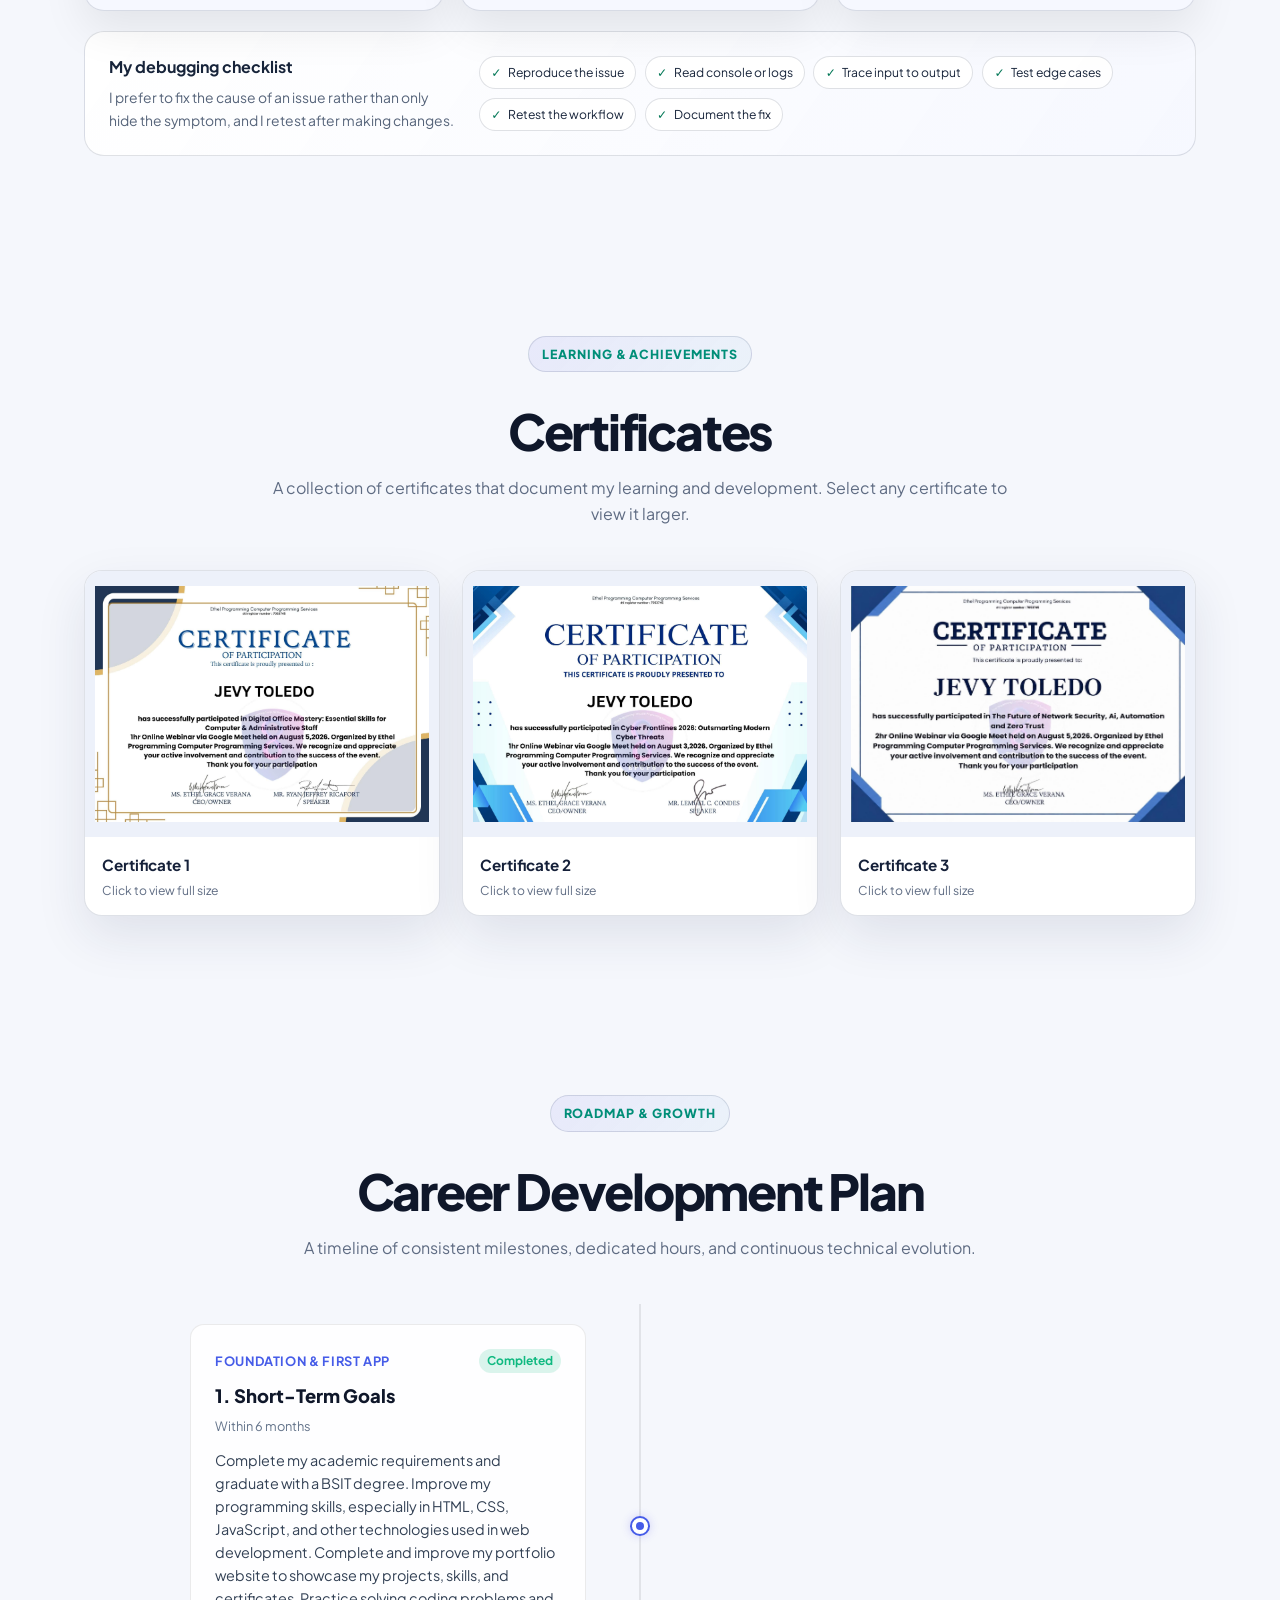
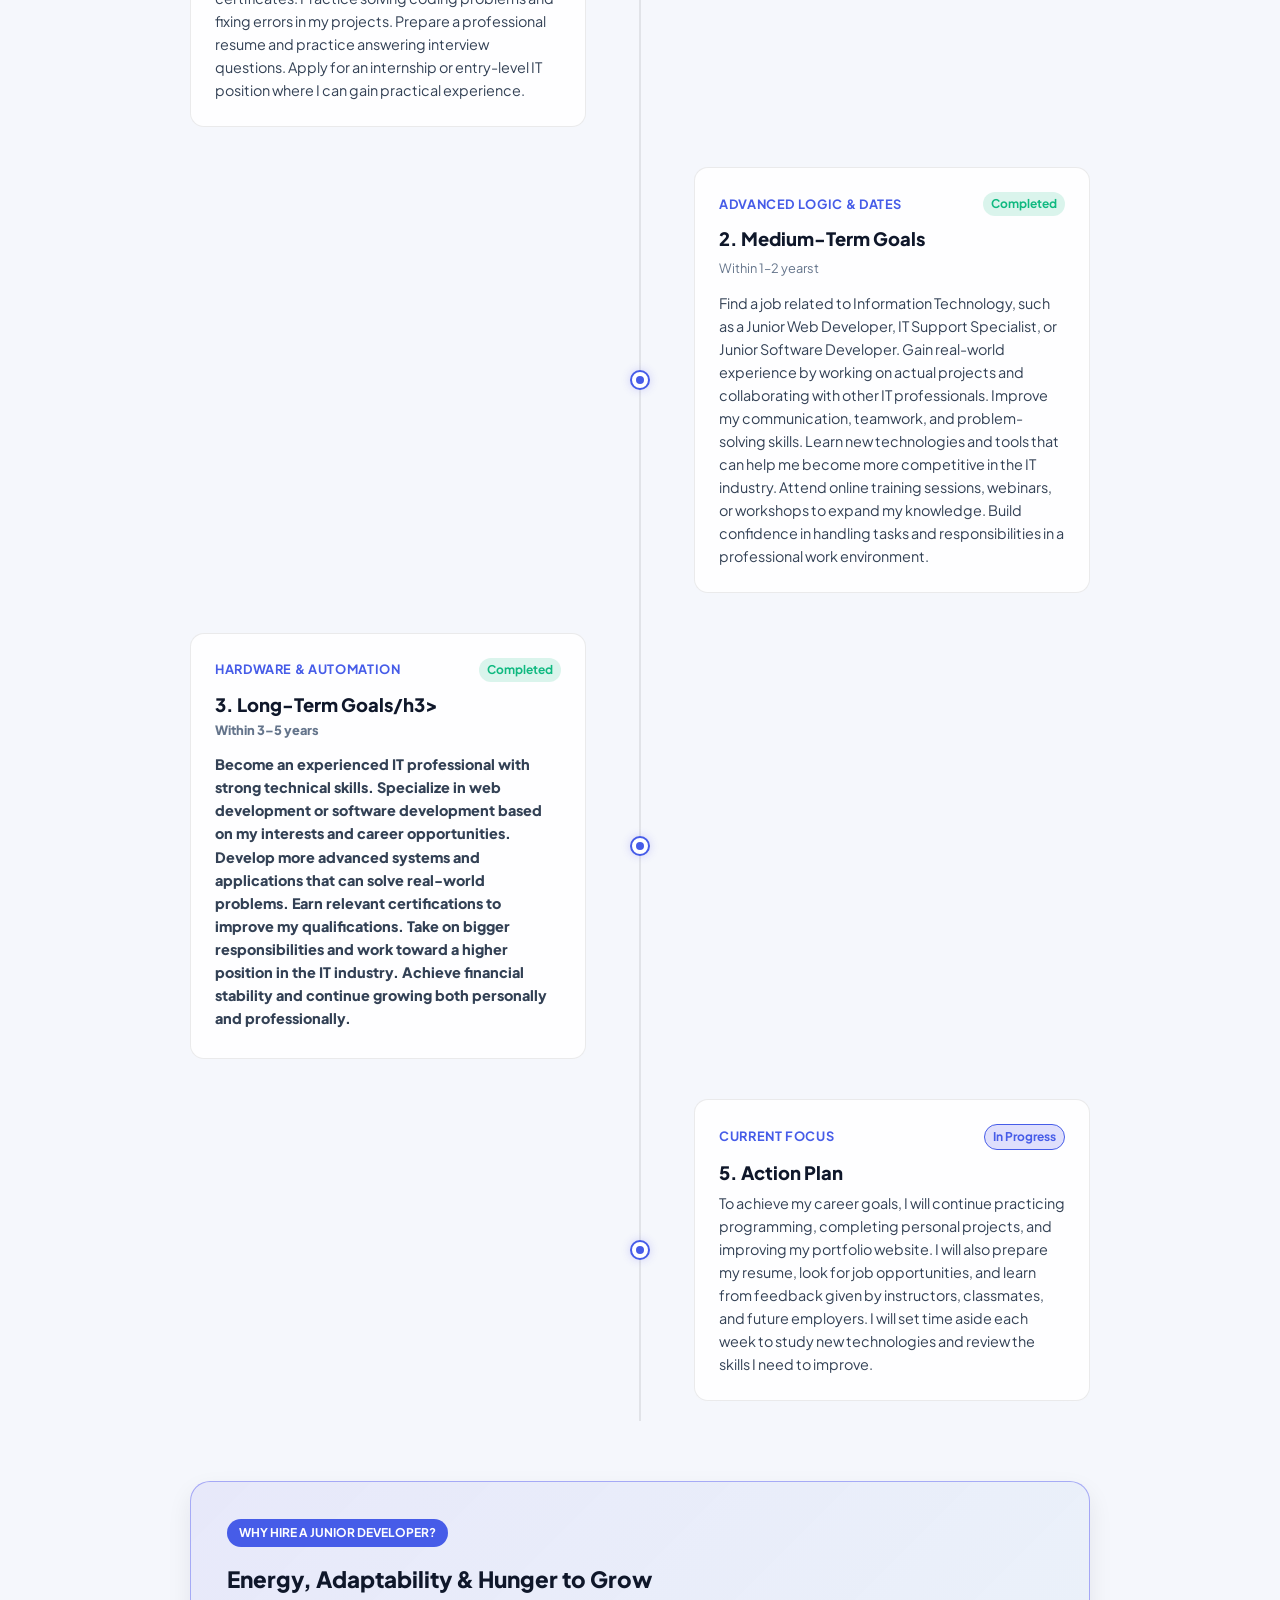
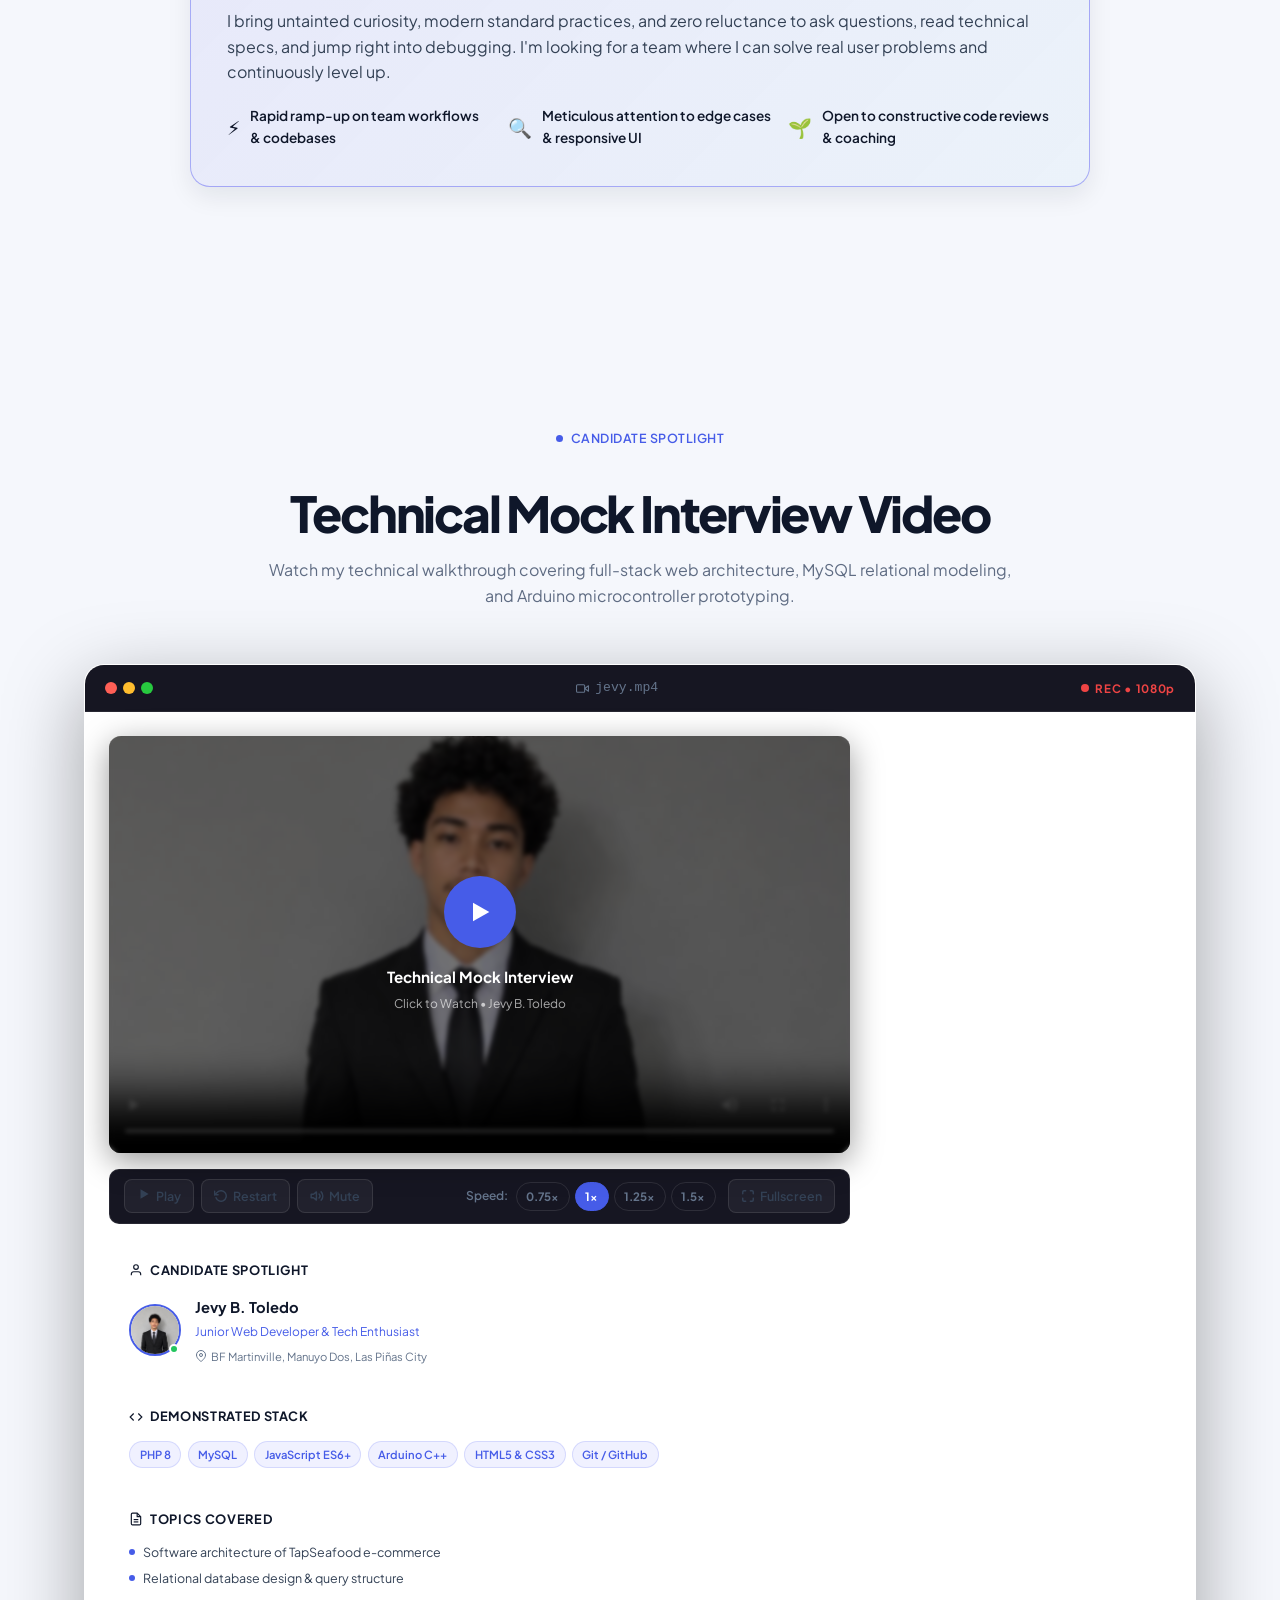
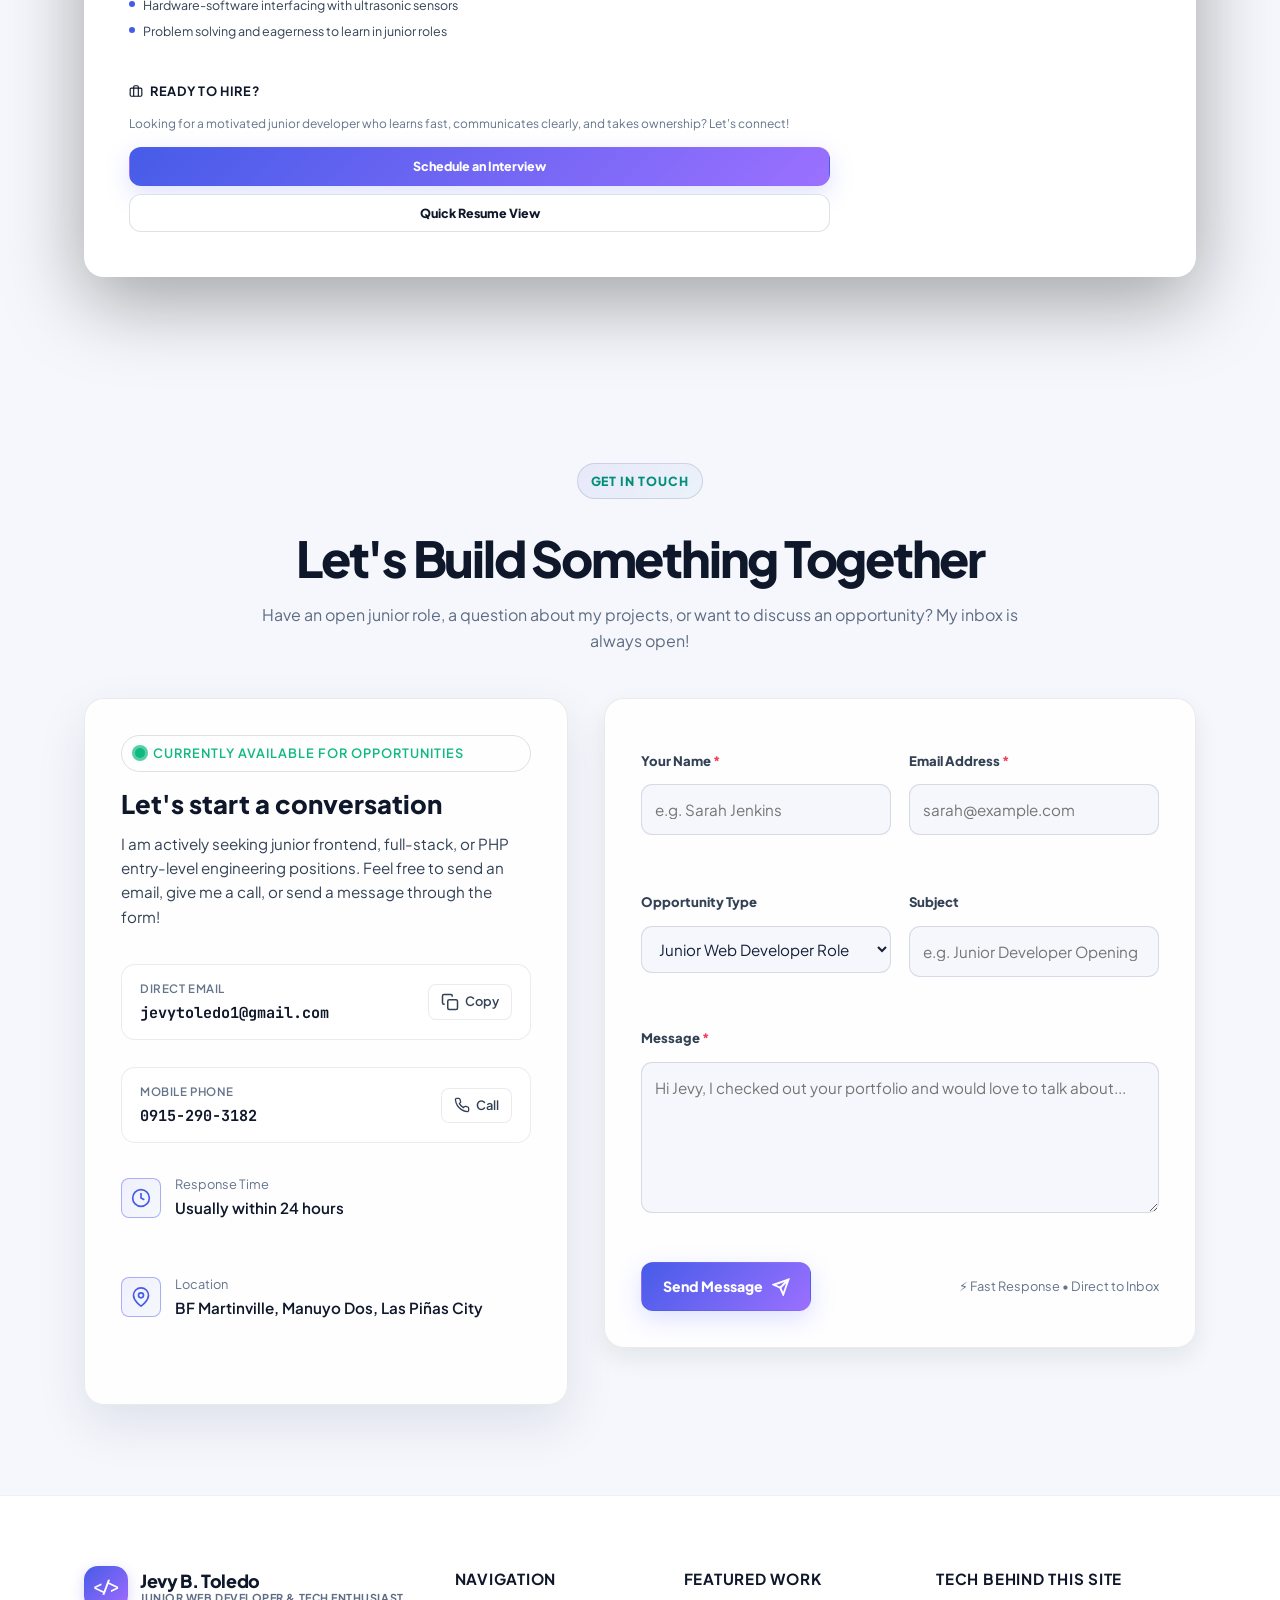
==== commit 0b623461: "Update index.html" ====
--- a/index.html
+++ b/index.html
@@ -11,7 +11,7 @@
     <meta name="description"
         content="Building dynamic web applications with PHP & MySQL, and bridging hardware with Arduino automation. Explore junior web developer projects, skills in HTML, CSS, JavaScript, and PHP.">
     <meta name="keywords"
-        content="web developer portfolio, junior developer, frontend developer, PHP beginner portfolio, JavaScript projects, HTML CSS portfolio, Jevy B. Toledo, TapSeafood, Arduino dispenser, GrandStay hotel booking">
+        content="web developer portfolio, junior developer, frontend developer, PHP beginner portfolio, JavaScript projects, HTML CSS portfolio, problem solving, debugging, Jevy B. Toledo, TapSeafood, Arduino dispenser, GrandStay hotel booking">
     <meta name="author" content="Jevy B. Toledo">
     <meta name="robots" content="index, follow">
 
@@ -35,6 +35,293 @@
 
     <!-- Main Stylesheet -->
     <link rel="stylesheet" href="style.css">
+
+    <!-- Problem-Solving Section Styles -->
+    <style id="problem-solving-section-styles">
+        .problem-solving-section {
+            --ps-surface: rgba(18, 28, 47, 0.82);
+            --ps-surface-soft: rgba(24, 37, 60, 0.68);
+            --ps-border: rgba(148, 163, 184, 0.22);
+            --ps-text: #edf3ff;
+            --ps-muted: #aab8ce;
+            --ps-green: #6ee7b7;
+            --ps-violet: #a78bfa;
+            position: relative;
+            overflow: hidden;
+            isolation: isolate;
+        }
+
+        html[data-theme="light"] .problem-solving-section {
+            --ps-surface: rgba(255, 255, 255, 0.92);
+            --ps-surface-soft: rgba(246, 248, 255, 0.96);
+            --ps-border: rgba(32, 48, 75, 0.14);
+            --ps-text: #17243a;
+            --ps-muted: #56647a;
+            --ps-green: #047857;
+            --ps-violet: #6d28d9;
+        }
+
+        .problem-solving-section::before {
+            content: "";
+            position: absolute;
+            z-index: -1;
+            top: 4%;
+            left: -10rem;
+            width: 24rem;
+            height: 24rem;
+            border-radius: 50%;
+            background: radial-gradient(circle, rgba(110, 231, 183, 0.10), transparent 68%);
+            pointer-events: none;
+        }
+
+        .ps-intro-copy {
+            max-width: 760px;
+            margin: 0 auto;
+        }
+
+        .ps-process-grid {
+            display: grid;
+            grid-template-columns: repeat(4, minmax(0, 1fr));
+            gap: 1rem;
+            margin: 2.25rem 0 3.5rem;
+        }
+
+        .ps-step-card,
+        .ps-case-card {
+            min-width: 0;
+            border: 1px solid var(--ps-border);
+            border-radius: 20px;
+            background: var(--ps-surface);
+            box-shadow: 0 18px 45px rgba(0, 0, 0, 0.08);
+            transition: transform 220ms ease, border-color 220ms ease, box-shadow 220ms ease;
+        }
+
+        .ps-step-card {
+            padding: 1.35rem;
+        }
+
+        .ps-step-card:hover,
+        .ps-case-card:hover {
+            transform: translateY(-4px);
+            border-color: color-mix(in srgb, var(--ps-green) 48%, var(--ps-border));
+            box-shadow: 0 22px 48px rgba(0, 0, 0, 0.14);
+        }
+
+        .ps-step-topline {
+            display: flex;
+            align-items: center;
+            justify-content: space-between;
+            gap: 0.75rem;
+            margin-bottom: 1.1rem;
+        }
+
+        .ps-step-index {
+            display: inline-grid;
+            place-items: center;
+            width: 2.65rem;
+            height: 2.65rem;
+            flex: 0 0 auto;
+            border-radius: 12px;
+            color: #07151b;
+            background: linear-gradient(135deg, var(--ps-green), var(--ps-violet));
+            font: 800 0.78rem/1 "JetBrains Mono", monospace;
+        }
+
+        .ps-step-kind {
+            color: var(--ps-muted);
+            font: 600 0.68rem/1.3 "JetBrains Mono", monospace;
+            letter-spacing: 0.07em;
+            text-transform: uppercase;
+        }
+
+        .ps-step-card h3,
+        .ps-case-card h4 {
+            margin: 0 0 0.65rem;
+            color: var(--ps-text);
+            font-size: 1.05rem;
+            line-height: 1.4;
+        }
+
+        .ps-step-card p,
+        .ps-case-card p {
+            margin: 0;
+            color: var(--ps-muted);
+            font-size: 0.91rem;
+            line-height: 1.75;
+        }
+
+        .ps-applied-heading {
+            display: flex;
+            align-items: flex-end;
+            justify-content: space-between;
+            gap: 1rem;
+            margin-bottom: 1.2rem;
+        }
+
+        .ps-applied-heading h3 {
+            margin: 0.4rem 0 0;
+            color: var(--ps-text);
+            font-size: clamp(1.35rem, 2.5vw, 1.9rem);
+            line-height: 1.25;
+        }
+
+        .ps-eyebrow {
+            color: var(--ps-green);
+            font: 700 0.72rem/1.4 "JetBrains Mono", monospace;
+            letter-spacing: 0.1em;
+            text-transform: uppercase;
+        }
+
+        .ps-case-grid {
+            display: grid;
+            grid-template-columns: repeat(3, minmax(0, 1fr));
+            gap: 1rem;
+        }
+
+        .ps-case-card {
+            padding: 1.5rem;
+            background: var(--ps-surface-soft);
+        }
+
+        .ps-case-meta {
+            display: flex;
+            flex-wrap: wrap;
+            align-items: center;
+            justify-content: space-between;
+            gap: 0.5rem;
+            margin-bottom: 1rem;
+        }
+
+        .ps-case-number {
+            color: var(--ps-muted);
+            font: 700 0.68rem/1.4 "JetBrains Mono", monospace;
+            letter-spacing: 0.08em;
+        }
+
+        .ps-case-type {
+            display: inline-flex;
+            align-items: center;
+            border: 1px solid var(--ps-border);
+            border-radius: 999px;
+            padding: 0.3rem 0.55rem;
+            color: var(--ps-green);
+            font-size: 0.68rem;
+            font-weight: 700;
+        }
+
+        .ps-case-card h4 {
+            font-size: 1.06rem;
+            margin-bottom: 1rem;
+        }
+
+        .ps-case-point {
+            padding-left: 0.8rem;
+            border-left: 2px solid var(--ps-border);
+            margin-top: 0.9rem;
+        }
+
+        .ps-case-point strong {
+            display: block;
+            margin-bottom: 0.25rem;
+            color: var(--ps-text);
+            font-size: 0.78rem;
+            letter-spacing: 0.02em;
+        }
+
+        .ps-checklist-panel {
+            display: grid;
+            grid-template-columns: minmax(210px, 0.8fr) minmax(0, 1.6fr);
+            align-items: center;
+            gap: 1.5rem;
+            margin-top: 1.25rem;
+            padding: 1.4rem 1.5rem;
+            border: 1px solid var(--ps-border);
+            border-radius: 20px;
+            background: linear-gradient(125deg, var(--ps-surface), var(--ps-surface-soft));
+        }
+
+        .ps-checklist-panel h3 {
+            margin: 0 0 0.4rem;
+            color: var(--ps-text);
+            font-size: 1rem;
+        }
+
+        .ps-checklist-panel p {
+            margin: 0;
+            color: var(--ps-muted);
+            font-size: 0.87rem;
+            line-height: 1.65;
+        }
+
+        .ps-checklist-chips {
+            display: flex;
+            flex-wrap: wrap;
+            gap: 0.55rem;
+        }
+
+        .ps-checklist-chips span {
+            display: inline-flex;
+            align-items: center;
+            gap: 0.4rem;
+            border: 1px solid var(--ps-border);
+            border-radius: 999px;
+            padding: 0.5rem 0.7rem;
+            color: var(--ps-text);
+            background: var(--ps-surface);
+            font-size: 0.76rem;
+            line-height: 1.25;
+        }
+
+        .ps-checklist-chips span::before {
+            content: "✓";
+            color: var(--ps-green);
+            font-weight: 800;
+        }
+
+        @media (max-width: 1000px) {
+            .ps-process-grid {
+                grid-template-columns: repeat(2, minmax(0, 1fr));
+            }
+
+            .ps-case-grid {
+                grid-template-columns: 1fr;
+            }
+        }
+
+        @media (max-width: 640px) {
+            .ps-process-grid {
+                grid-template-columns: 1fr;
+                margin: 1.5rem 0 2.5rem;
+            }
+
+            .ps-step-card,
+            .ps-case-card {
+                padding: 1.15rem;
+            }
+
+            .ps-applied-heading {
+                align-items: flex-start;
+            }
+
+            .ps-checklist-panel {
+                grid-template-columns: 1fr;
+                padding: 1.15rem;
+            }
+        }
+
+        @media (prefers-reduced-motion: reduce) {
+
+            .ps-step-card,
+            .ps-case-card {
+                transition: none;
+            }
+
+            .ps-step-card:hover,
+            .ps-case-card:hover {
+                transform: none;
+            }
+        }
+    </style>
 
     <!-- Anti-FOUC Theme Script (executes immediately) -->
     <script>
@@ -75,6 +362,7 @@
                     <li><a href="#resume" class="nav-link" id="nav-resume">Résumé</a></li>
                     <li><a href="#skills" class="nav-link" id="nav-skills">Skills</a></li>
                     <li><a href="#projects" class="nav-link" id="nav-projects">Projects</a></li>
+                    <li><a href="#problem-solving" class="nav-link" id="nav-problem-solving">Problem Solving</a></li>
                     <li><a href="#certificates" class="nav-link" id="nav-certificates">Certificates</a></li>
                     <li><a href="#journey" class="nav-link" id="nav-journey">Journey</a></li>
                     <li><a href="#interview" class="nav-link" id="nav-interview">Interview</a></li>
@@ -145,6 +433,7 @@
                 <li><a href="#resume" class="mobile-nav-link">Official Résumé</a></li>
                 <li><a href="#skills" class="mobile-nav-link">Skills &amp; Stack</a></li>
                 <li><a href="#projects" class="mobile-nav-link">Featured Projects</a></li>
+                <li><a href="#problem-solving" class="mobile-nav-link">Problem Solving</a></li>
                 <li><a href="#certificates" class="mobile-nav-link">Certificates</a></li>
                 <li><a href="#journey" class="mobile-nav-link">My Journey</a></li>
                 <li><a href="#interview" class="mobile-nav-link">Mock Interview</a></li>
@@ -1380,6 +1669,153 @@
         </section>
 
 
+        <!-- ============================================================
+         Problem-Solving Component
+         ============================================================ -->
+        <section class="section problem-solving-section" id="problem-solving" aria-labelledby="problem-solving-title">
+            <div class="container">
+                <div class="section-header text-center">
+                    <span class="section-badge">Logic · Analysis · Debugging</span>
+                    <h2 class="section-title" id="problem-solving-title">My Problem-Solving Approach</h2>
+                    <p class="section-subtitle ps-intro-copy">
+                        I handle technical challenges by understanding the issue first, breaking it into smaller tasks,
+                        testing a practical solution, and checking the result. These are the steps I use to learn from
+                        errors and improve my projects.
+                    </p>
+                </div>
+
+                <div class="ps-process-grid" aria-label="My problem-solving process">
+                    <article class="ps-step-card">
+                        <div class="ps-step-topline">
+                            <span class="ps-step-index">01</span>
+                            <span class="ps-step-kind">Analyze</span>
+                        </div>
+                        <h3>Understand the Problem</h3>
+                        <p>Identify what should happen, what actually happens, and the steps needed to reproduce the
+                            issue.</p>
+                    </article>
+                    <article class="ps-step-card">
+                        <div class="ps-step-topline">
+                            <span class="ps-step-index">02</span>
+                            <span class="ps-step-kind">Break Down</span>
+                        </div>
+                        <h3>Check One Part at a Time</h3>
+                        <p>Separate the user interface, application logic, data, or hardware behavior so the likely
+                            cause is easier to find.</p>
+                    </article>
+                    <article class="ps-step-card">
+                        <div class="ps-step-topline">
+                            <span class="ps-step-index">03</span>
+                            <span class="ps-step-kind">Debug</span>
+                        </div>
+                        <h3>Test a Practical Fix</h3>
+                        <p>Use browser tools, validation, logs, and small changes to test possible solutions without
+                            changing too many things at once.</p>
+                    </article>
+                    <article class="ps-step-card">
+                        <div class="ps-step-topline">
+                            <span class="ps-step-index">04</span>
+                            <span class="ps-step-kind">Verify</span>
+                        </div>
+                        <h3>Retest and Improve</h3>
+                        <p>Check the normal workflow and edge cases again, then improve the code or circuit so the
+                            solution is easier to maintain.</p>
+                    </article>
+                </div>
+
+                <div class="ps-applied-heading">
+                    <div>
+                        <span class="ps-eyebrow">Applied to my projects</span>
+                        <h3>Examples of Thinking Through a Challenge</h3>
+                    </div>
+                </div>
+
+                <div class="ps-case-grid">
+                    <article class="ps-case-card">
+                        <div class="ps-case-meta">
+                            <span class="ps-case-number">CASE 01 / WEB</span>
+                            <span class="ps-case-type">TapSeafood</span>
+                        </div>
+                        <h4>Making the cart and checkout more reliable</h4>
+                        <div class="ps-case-point">
+                            <strong>Challenge</strong>
+                            <p>Order totals can become incorrect when quantities change, or checkout details are
+                                missing.</p>
+                        </div>
+                        <div class="ps-case-point">
+                            <strong>My approach</strong>
+                            <p>Check quantity and price calculations separately, validate required customer fields, and
+                                test changes such as increasing an item quantity or submitting incomplete details.</p>
+                        </div>
+                        <div class="ps-case-point">
+                            <strong>What I focus on</strong>
+                            <p>Clear totals, useful validation messages, and a consistent ordering flow.</p>
+                        </div>
+                    </article>
+
+                    <article class="ps-case-card">
+                        <div class="ps-case-meta">
+                            <span class="ps-case-number">CASE 02 / WEB</span>
+                            <span class="ps-case-type">GrandStay</span>
+                        </div>
+                        <h4>Checking booking dates and stay costs</h4>
+                        <div class="ps-case-point">
+                            <strong>Challenge</strong>
+                            <p>Invalid date ranges can cause incorrect stay lengths or confusing reservation totals.</p>
+                        </div>
+                        <div class="ps-case-point">
+                            <strong>My approach</strong>
+                            <p>Validate check-in and check-out dates, calculate the number of nights, review the price
+                                calculation, and test invalid or conflicting date ranges before confirming a booking.
+                            </p>
+                        </div>
+                        <div class="ps-case-point">
+                            <strong>What I focus on</strong>
+                            <p>Accurate calculations, understandable errors, and a clear reservation process.</p>
+                        </div>
+                    </article>
+
+                    <article class="ps-case-card">
+                        <div class="ps-case-meta">
+                            <span class="ps-case-number">CASE 03 / HARDWARE</span>
+                            <span class="ps-case-type">SmartDispense</span>
+                        </div>
+                        <h4>Handling sensor detection and pump timing</h4>
+                        <div class="ps-case-point">
+                            <strong>Challenge</strong>
+                            <p>The dispenser needs to respond to a nearby cup and avoid leaving the pump running longer
+                                than intended.</p>
+                        </div>
+                        <div class="ps-case-point">
+                            <strong>My approach</strong>
+                            <p>Check ultrasonic distance readings, confirm the trigger condition, test relay and pump
+                                behavior, and include a timed shutoff in the control logic.</p>
+                        </div>
+                        <div class="ps-case-point">
+                            <strong>What I focus on</strong>
+                            <p>Reliable detection, predictable operation, and a clear status message for the user.</p>
+                        </div>
+                    </article>
+                </div>
+
+                <div class="ps-checklist-panel">
+                    <div>
+                        <h3>My debugging checklist</h3>
+                        <p>I prefer to fix the cause of an issue rather than only hide the symptom, and I retest after
+                            making changes.</p>
+                    </div>
+                    <div class="ps-checklist-chips" aria-label="Problem-solving skills">
+                        <span>Reproduce the issue</span>
+                        <span>Read console or logs</span>
+                        <span>Trace input to output</span>
+                        <span>Test edge cases</span>
+                        <span>Retest the workflow</span>
+                        <span>Document the fix</span>
+                    </div>
+                </div>
+            </div>
+        </section>
+
         <!-- Certificates -->
         <section class="section certificates-section" id="certificates" aria-labelledby="certificates-title">
             <div class="container">
@@ -2051,6 +2487,7 @@
                         <li><a href="#resume">Official Résumé</a></li>
                         <li><a href="#skills">Skills &amp; Stack</a></li>
                         <li><a href="#projects">Portfolio Projects</a></li>
+                        <li><a href="#problem-solving">Problem Solving</a></li>
                         <li><a href="#journey">Learning Timeline</a></li>
                         <li><a href="#interview">Mock Interview</a></li>
                         <li><a href="#contact">Get In Touch</a></li>
@@ -2155,97 +2592,7 @@
             </div>
         </div>
     </div>
- <section class="section portfolio-extra-section" id="problem-solving">
-        <div class="container">
-            <div class="section-header"> <span class="section-tag">// 04. Analytical Thinking</span>
-                <h2 class="section-title">Problem <span class="neon-text">Solving</span></h2>
-                <p class="section-desc">How I approach common development challenges and work toward practical, reliable
-                    solutions.</p>
-            </div>
-            <div class="extra-grid">
-                <article class="extra-card">
-                    <div class="extra-icon">🔍</div><span class="extra-tag">STEP 01</span>
-                    <h3>Identify the Problem</h3>
-                    <p>I identify what is not working as expected, review requirements, observe the problem, and
-                        determine which part of the system needs attention.</p>
-                </article>
-                <article class="extra-card">
-                    <div class="extra-icon">🧩</div><span class="extra-tag">STEP 02</span>
-                    <h3>Analyze Possible Causes</h3>
-                    <p>I check the related code, user inputs, database records, and system behavior. Breaking a large
-                        issue into smaller parts helps me find possible causes.</p>
-                </article>
-                <article class="extra-card">
-                    <div class="extra-icon">🛠️</div><span class="extra-tag">STEP 03</span>
-                    <h3>Develop a Solution</h3>
-                    <p>I try a suitable solution, keep code organized, validate inputs, and make changes without
-                        unnecessarily affecting other features.</p>
-                </article>
-                <article class="extra-card">
-                    <div class="extra-icon">✅</div><span class="extra-tag">STEP 04</span>
-                    <h3>Test and Improve</h3>
-                    <p>I test the updated feature, check different inputs, and correct remaining errors to make the
-                        application more dependable and easier to use.</p>
-                </article>
-            </div>
-            <article class="extra-card" style="margin-top:24px">
-                <h3>Examples From My Projects</h3>
-                <ul class="extra-list">
-                    <li><span><strong>Food Ordering System:</strong> Organizing menu information and checking order
-                            inputs to help reduce incorrect order details.</span></li>
-                    <li><span><strong>Hotel Booking System:</strong> Organizing customer and reservation records while
-                            checking room availability.</span></li>
-                    <li><span><strong>Arduino Water Dispenser:</strong> Checking sensor readings and output behavior to
-                            improve automatic dispensing.</span></li>
-                </ul>
-            </article>
-        </div>
-    </section>
-    <section class="section portfolio-extra-section" id="technical-skills">
-        <div class="container">
-            <div class="section-header"><span class="section-tag">// 05. Technical Foundation</span>
-                <h2 class="section-title">Basic <span class="neon-text">Technical Skills</span></h2>
-                <p class="section-desc">The tools and technologies I have studied and practiced through coursework and
-                    project development.</p>
-            </div>
-            <div class="extra-grid">
-                <article class="extra-card">
-                    <div class="extra-icon">🌐</div>
-                    <h3>Web Development</h3>
-                    <p>I use HTML to structure pages, CSS to style layouts, JavaScript to add interactive features, and
-                        PHP for server-side logic.</p>
-                    <div class="basic-skill-list">
-                        <span>HTML5</span><span>CSS3</span><span>JavaScript</span><span>PHP</span><span>Responsive
-                            Design</span>
-                    </div>
-                </article>
-                <article class="extra-card">
-                    <div class="extra-icon">🗄️</div>
-                    <h3>Database Management</h3>
-                    <p>I practice organizing information into tables, connecting related records, and using database
-                        queries to manage stored data.</p>
-                    <div class="basic-skill-list"><span>MySQL</span><span>SQL Basics</span><span>Table
-                            Design</span><span>CRUD Operations</span><span>Data Validation</span></div>
-                </article>
-                <article class="extra-card">
-                    <div class="extra-icon">🤖</div>
-                    <h3>Hardware and IoT</h3>
-                    <p>I have experience with an Arduino project that uses a sensor and a control component to perform
-                        an automatic dispensing task.</p>
-                    <div class="basic-skill-list"><span>Arduino</span><span>C++ Basics</span><span>Ultrasonic
-                            Sensor</span><span>Relay</span><span>Hardware Testing</span></div>
-                </article>
-                <article class="extra-card">
-                    <div class="extra-icon">🧰</div>
-                    <h3>Development and Troubleshooting</h3>
-                    <p>I practice finding errors, testing features, organizing files, and improving my work based on
-                        feedback and test results.</p>
-                    <div class="basic-skill-list"><span>Debugging</span><span>Testing</span><span>Problem
-                            Solving</span><span>GitHub Basics</span><span>Documentation</span></div>
-                </article>
-            </div>
-        </div>
-    </section>
+
     <!-- Global Toast Notification Container -->
     <div class="toast-notification" id="toast-notification" role="status" aria-live="polite">
         <span class="toast-icon" id="toast-icon">✓</span>
